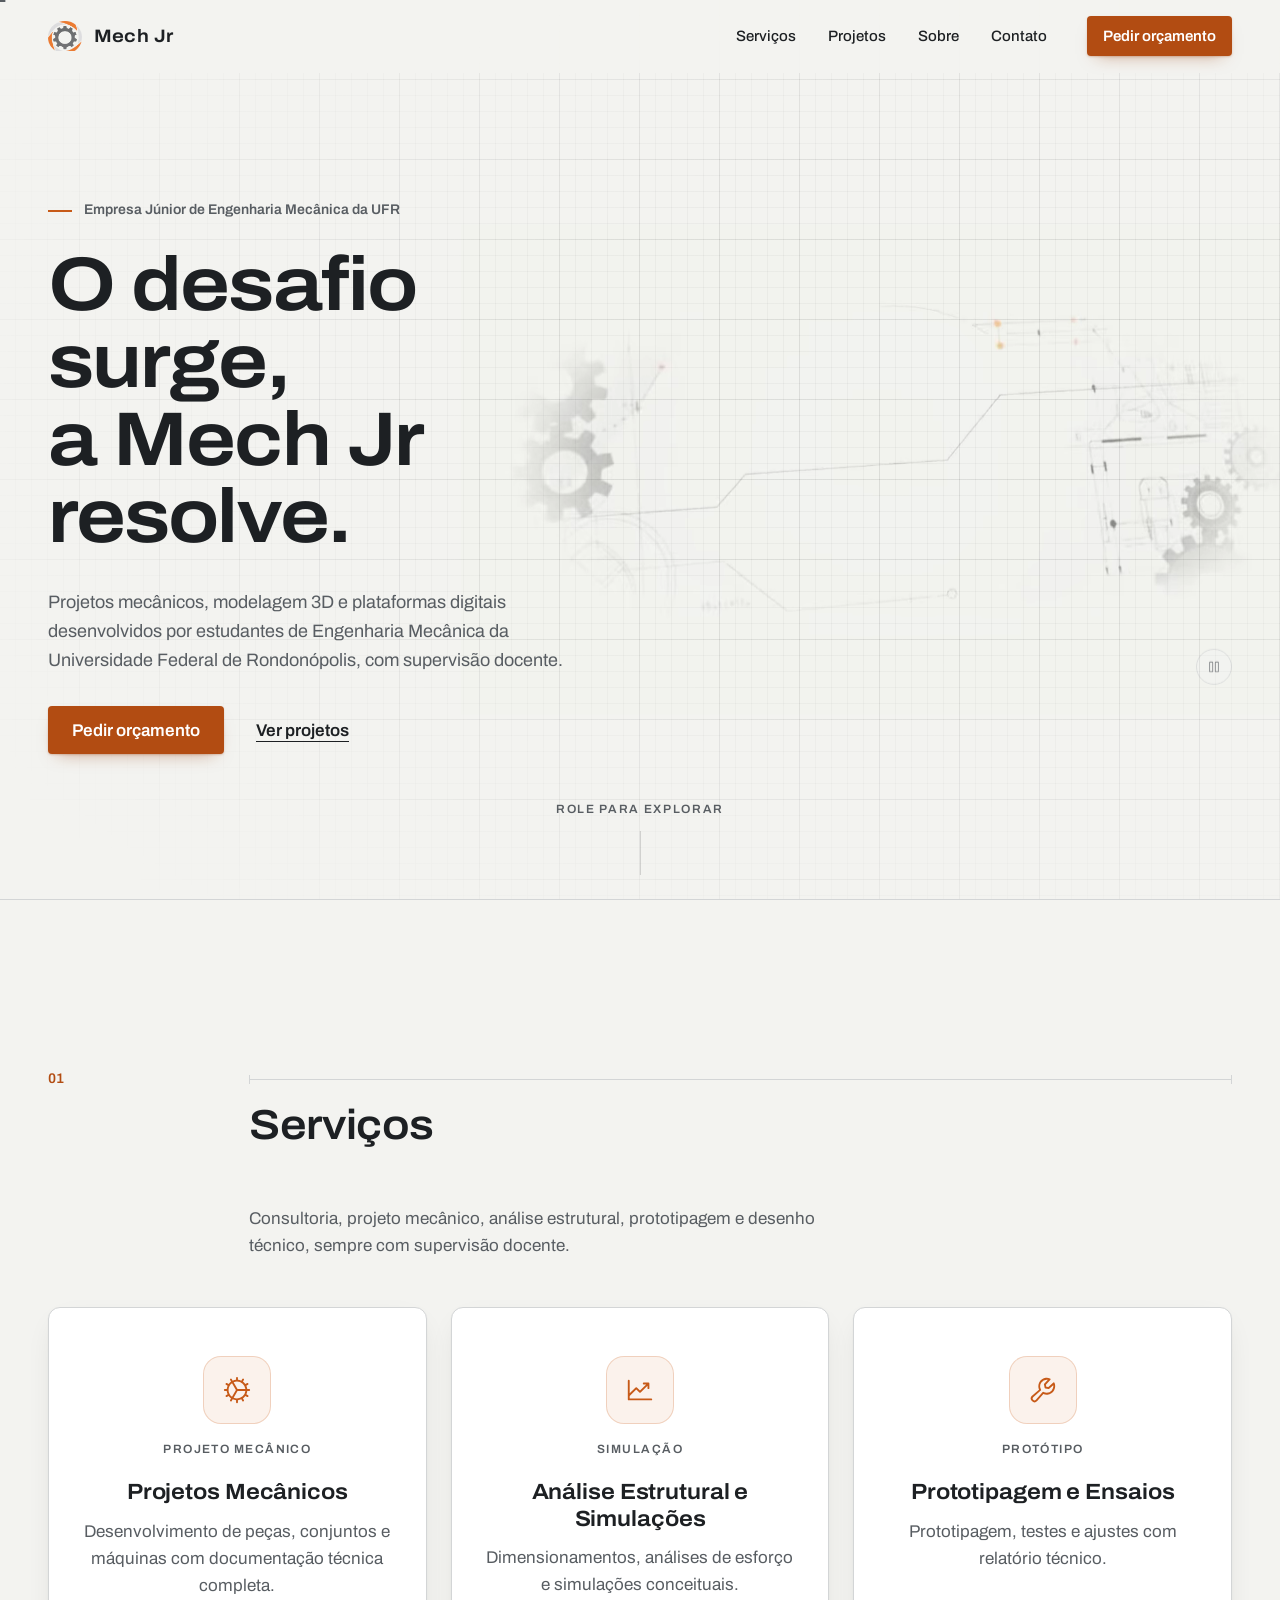
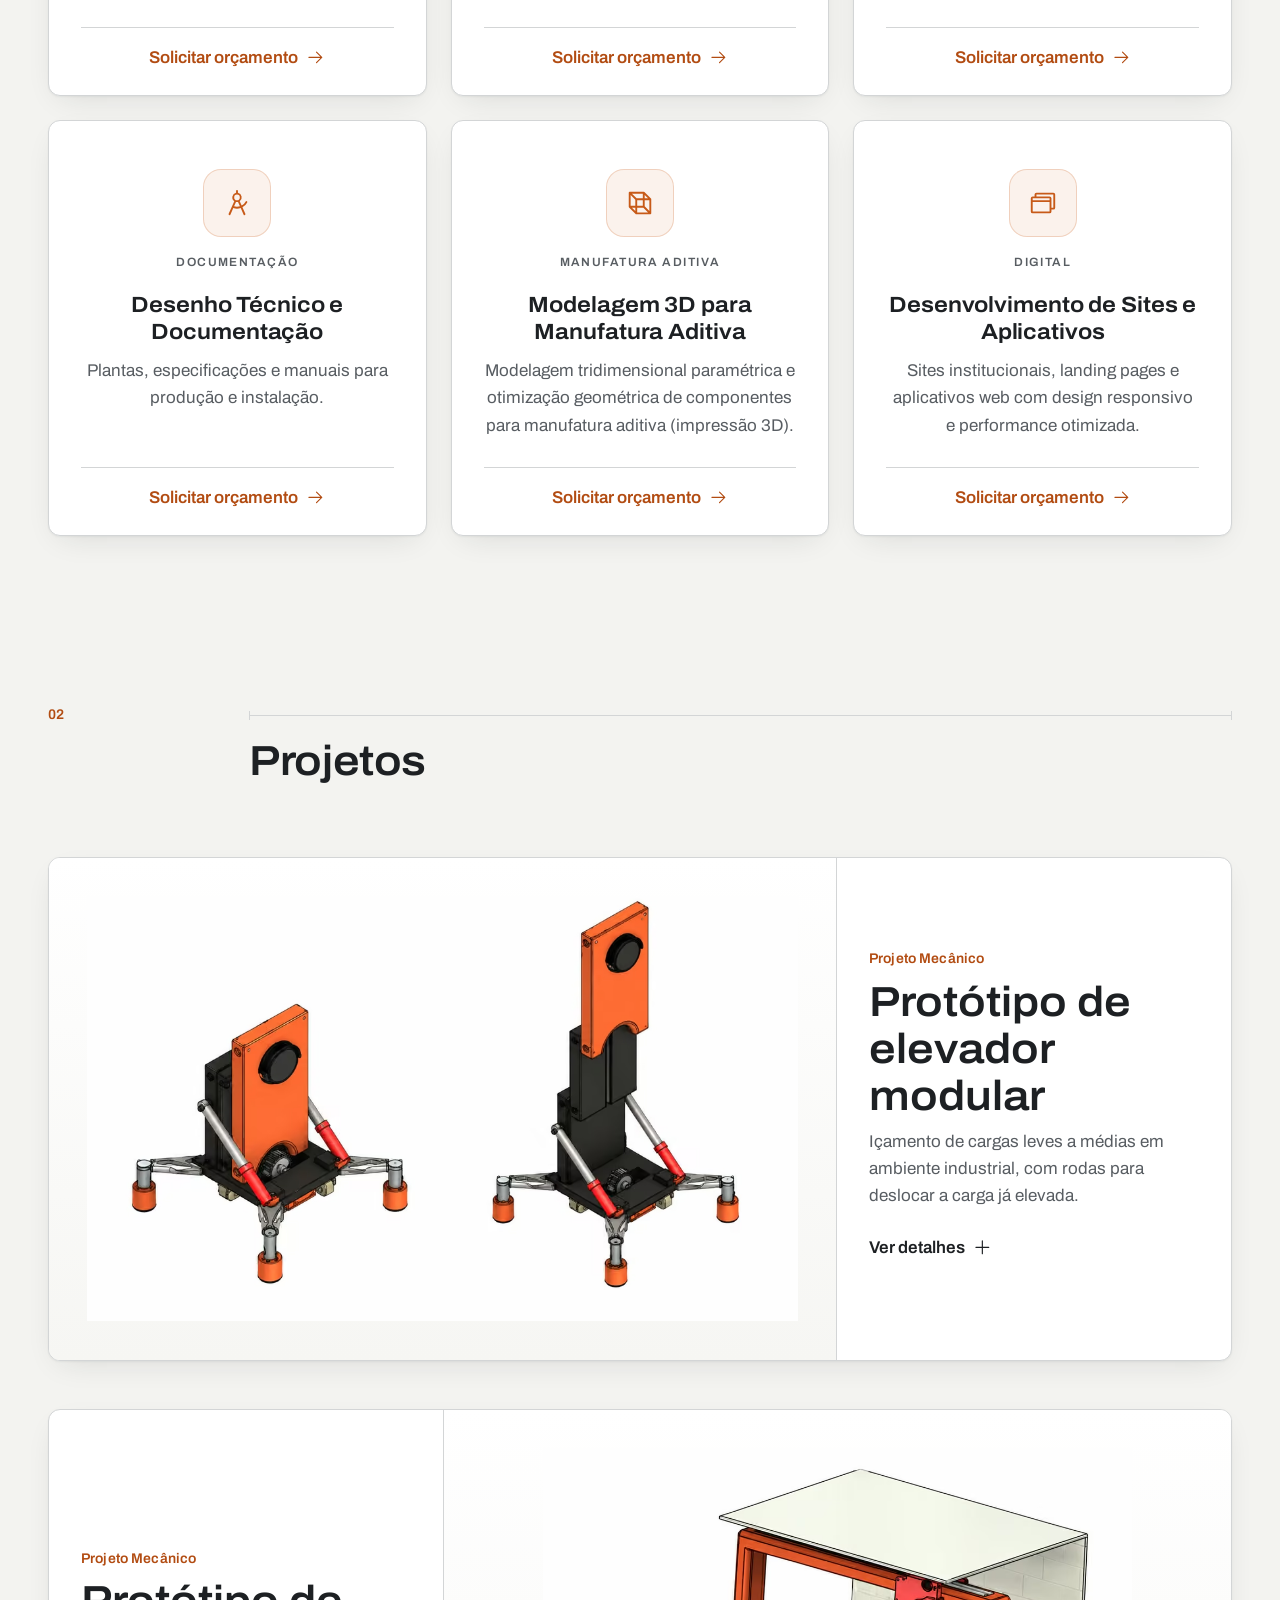
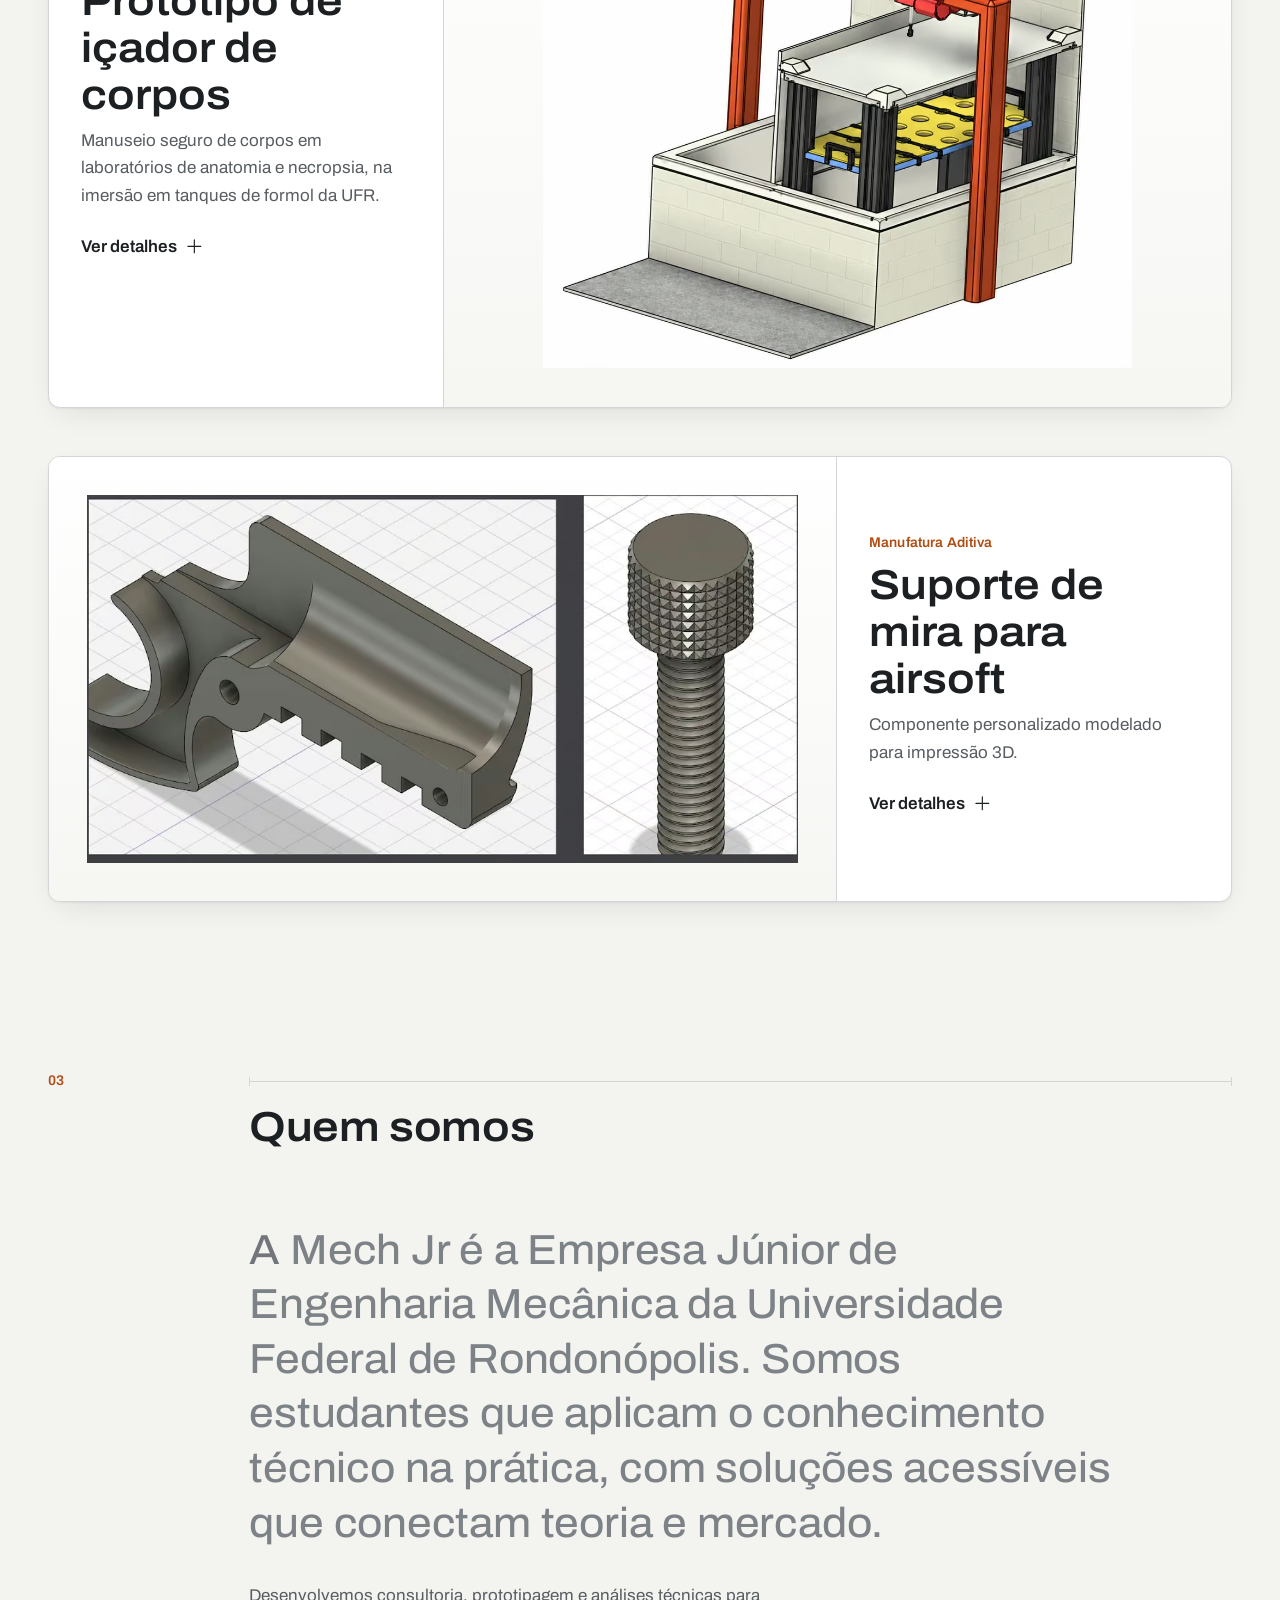
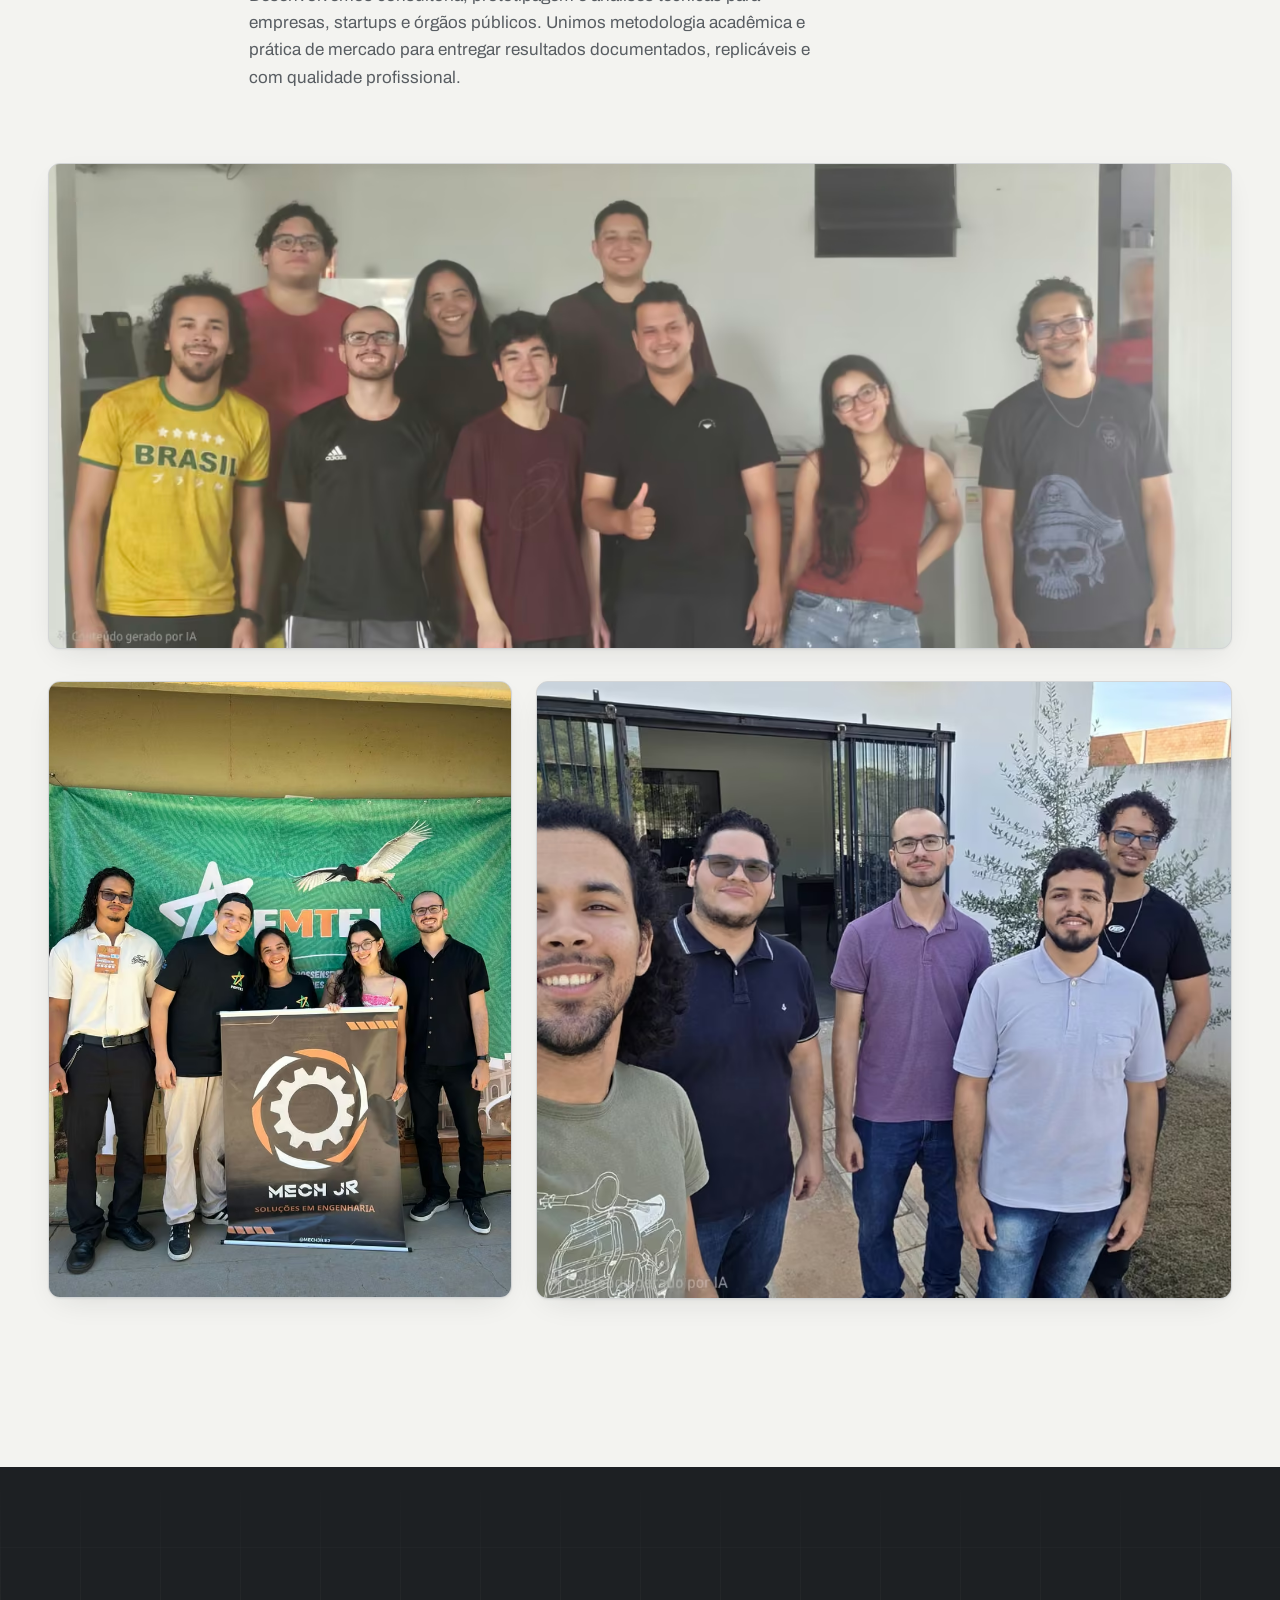
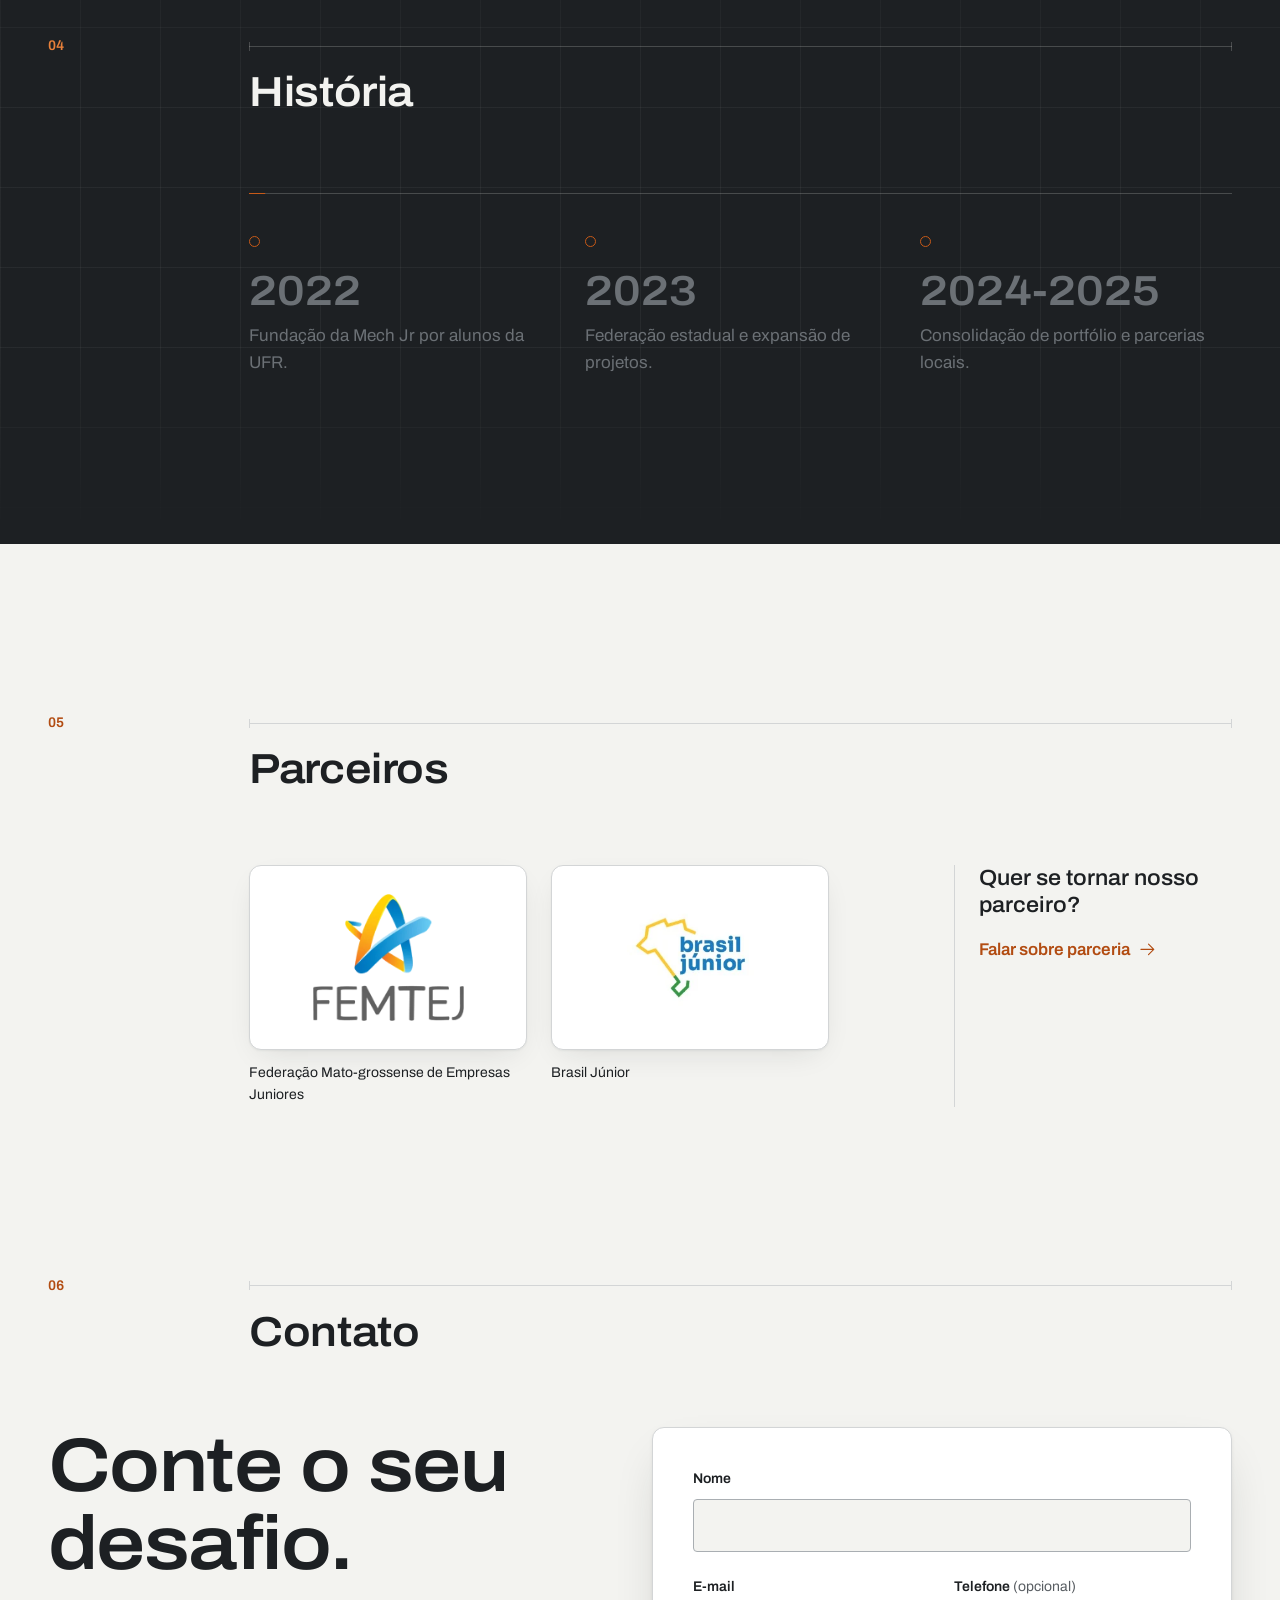
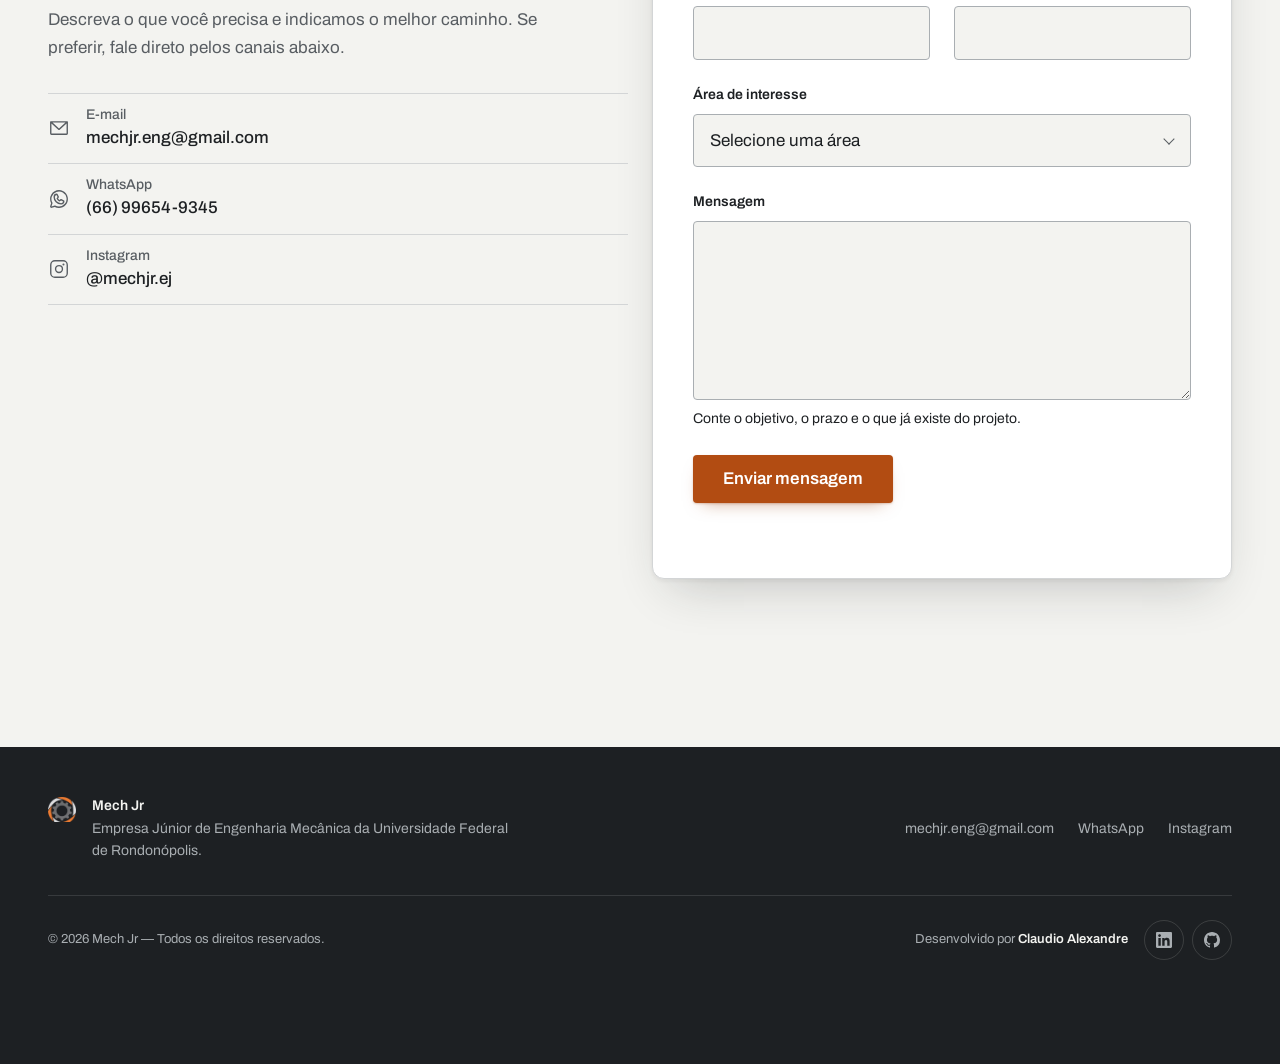
==== index.html @ fb69bdff "Hero com loop 3D limpo, scroll a 60 FPS, História sem pin e sub-footer - Vídeo cortado nos primeiros" ====
<!doctype html>
<html lang="pt-BR">
<head>
  <meta charset="utf-8">
  <meta name="viewport" content="width=device-width, initial-scale=1">
  <title>Mech Jr | Empresa Júnior de Engenharia Mecânica da UFR</title>
  <meta name="description" content="Empresa Júnior de Engenharia Mecânica da Universidade Federal de Rondonópolis. Projetos mecânicos, análise estrutural, prototipagem, modelagem 3D para manufatura aditiva e plataformas digitais, com supervisão docente.">
  <link rel="canonical" href="https://mech-j.vercel.app/">
  <meta name="theme-color" content="#F3F3F0">
  <meta property="og:type" content="website">
  <meta property="og:locale" content="pt_BR">
  <meta property="og:site_name" content="Mech Jr">
  <meta property="og:title" content="Mech Jr | Empresa Júnior de Engenharia Mecânica da UFR">
  <meta property="og:description" content="O desafio surge, a Mech Jr resolve. Projetos mecânicos, modelagem 3D e plataformas digitais desenvolvidos por estudantes da UFR.">
  <meta property="og:url" content="https://mech-j.vercel.app/">
  <meta property="og:image" content="https://mech-j.vercel.app/assets/img/og-mechjr.jpg">
  <meta property="og:image:width" content="1200">
  <meta property="og:image:height" content="630">
  <meta name="twitter:card" content="summary_large_image">
  <link rel="icon" href="/assets/img/favicon-32.png" sizes="32x32" type="image/png">
  <link rel="apple-touch-icon" href="/assets/img/apple-touch-icon.png">
  <link rel="preload" href="/assets/fonts/archivo-latin-var.woff2" as="font" type="font/woff2" crossorigin>
  <link rel="preload" href="/assets/video/mechjr-apresentacao-poster.webp" as="image" type="image/webp" fetchpriority="high">
  <link rel="stylesheet" href="/assets/css/main.css">
  <script>var d=document.documentElement;d.classList.add('js');setTimeout(function(){if(!/motion-(ready|off)/.test(d.className))d.classList.add('motion-off')},4000)</script>
  <script src="/assets/vendor/gsap-3.12.5.min.js" defer></script>
  <script src="/assets/vendor/ScrollTrigger-3.12.5.min.js" defer></script>
  <script src="/assets/vendor/lenis-1.1.13.min.js" defer></script>
  <script src="/assets/js/main.js" defer></script>
  <script type="application/ld+json">{"@context":"https://schema.org","@type":"Organization","name":"Mech Jr","description":"Empresa Júnior de Engenharia Mecânica da Universidade Federal de Rondonópolis (UFR)","url":"https://mech-j.vercel.app/","logo":"https://mech-j.vercel.app/assets/img/logo-simbolo.png","email":"mechjr.eng@gmail.com","telephone":"+55 66 99654-9345","sameAs":["https://www.instagram.com/mechjr.ej/"]}</script>
</head>
<body>
  <a class="skip-link" href="#conteudo">Pular para o conteúdo</a>
  <div class="progress" aria-hidden="true"><span class="progress__bar"></span></div>

  <header class="site-header">
    <div class="wrap site-header__inner">
      <a class="brand" href="#inicio" aria-label="Mech Jr, voltar ao início">
        <img src="/assets/img/logo-simbolo.webp" width="128" height="113" alt="">
        <span class="brand__name">Mech Jr</span>
      </a>
      <nav class="nav" id="menu" aria-label="Principal">
        <a href="#servicos">Serviços</a>
        <a href="#projetos">Projetos</a>
        <a href="#sobre">Sobre</a>
        <a href="#contato">Contato</a>
        <a class="btn btn--primary nav__cta" href="#contato">Pedir orçamento</a>
      </nav>
      <button class="nav-toggle" type="button" aria-controls="menu" aria-expanded="false">
        <svg class="icon" aria-hidden="true"><use href="/assets/img/icons.svg#i-menu"></use></svg>
        <span class="nav-toggle__label">Menu</span>
      </button>
    </div>
  </header>

  <main id="conteudo">
    <section class="hero" id="inicio" aria-labelledby="hero-title">
      <div class="wrap hero__grid">
        <div class="hero__copy">
          <p class="hero__kicker">Empresa Júnior de Engenharia Mecânica da UFR</p>
          <h1 class="hero__title" id="hero-title">
            <span class="line"><span class="line__inner">O desafio</span></span>
            <span class="line"><span class="line__inner">surge,</span></span>
            <span class="line"><span class="line__inner">a Mech Jr</span></span>
            <span class="line"><span class="line__inner">resolve.</span></span>
          </h1>
          <p class="hero__lead">Projetos mecânicos, modelagem 3D e plataformas digitais desenvolvidos por estudantes de Engenharia Mecânica da Universidade Federal de Rondonópolis, com supervisão docente.</p>
          <div class="hero__actions">
            <a class="btn btn--primary" href="#contato">Pedir orçamento</a>
            <a class="link" href="#projetos">Ver projetos</a>
          </div>
        </div>
      </div>
      <div class="hero__stage">
        <video class="hero__video" autoplay muted loop playsinline preload="metadata" poster="/assets/video/mechjr-apresentacao-poster.webp" width="1280" height="720" aria-hidden="true" tabindex="-1">
          <source src="/assets/video/mechjr-apresentacao.webm" type="video/webm">
          <source src="/assets/video/mechjr-apresentacao.mp4" type="video/mp4">
        </video>
        <button class="hero__toggle" type="button" aria-pressed="false" aria-label="Pausar animação de fundo">
          <svg class="icon icon--pause" aria-hidden="true"><use href="/assets/img/icons.svg#i-pause"></use></svg>
          <svg class="icon icon--play" aria-hidden="true"><use href="/assets/img/icons.svg#i-play"></use></svg>
        </button>
      </div>
      <a class="scroll-cue" href="#servicos"><span class="scroll-cue__label">Role para explorar</span><span class="scroll-cue__line" aria-hidden="true"></span></a>
    </section>

    <section class="section" id="servicos" aria-labelledby="servicos-title">
      <div class="wrap">
        <header class="sec-head">
          <span class="sec-head__num">01</span>
          <span class="sec-head__rule" aria-hidden="true"></span>
          <h2 class="sec-head__title" id="servicos-title">Serviços</h2>
        </header>
        <p class="sec-intro">Consultoria, projeto mecânico, análise estrutural, prototipagem e desenho técnico, sempre com supervisão docente.</p>
        <ul class="cards" role="list">
          <li class="card">
            <div class="card__head">
              <span class="card__icon"><svg class="icon" aria-hidden="true"><use href="/assets/img/icons.svg#i-gear"></use></svg></span>
              <span class="card__tag">Projeto mecânico</span>
            </div>
            <h3 class="card__title">Projetos Mecânicos</h3>
            <p class="card__text">Desenvolvimento de peças, conjuntos e máquinas com documentação técnica completa.</p>
            <a class="card__cta" href="#contato" data-area="Projetos Mecânicos" data-servico="Projetos Mecânicos">Solicitar orçamento<span class="sr-only"> de projeto mecânico</span><svg class="icon" aria-hidden="true"><use href="/assets/img/icons.svg#i-arrow-right"></use></svg></a>
          </li>
          <li class="card">
            <div class="card__head">
              <span class="card__icon"><svg class="icon" aria-hidden="true"><use href="/assets/img/icons.svg#i-chart"></use></svg></span>
              <span class="card__tag">Simulação</span>
            </div>
            <h3 class="card__title">Análise Estrutural e Simulações</h3>
            <p class="card__text">Dimensionamentos, análises de esforço e simulações conceituais.</p>
            <a class="card__cta" href="#contato" data-area="Projetos Mecânicos" data-servico="Análise Estrutural e Simulações">Solicitar orçamento<span class="sr-only"> de análise estrutural e simulações</span><svg class="icon" aria-hidden="true"><use href="/assets/img/icons.svg#i-arrow-right"></use></svg></a>
          </li>
          <li class="card">
            <div class="card__head">
              <span class="card__icon"><svg class="icon" aria-hidden="true"><use href="/assets/img/icons.svg#i-wrench"></use></svg></span>
              <span class="card__tag">Protótipo</span>
            </div>
            <h3 class="card__title">Prototipagem e Ensaios</h3>
            <p class="card__text">Prototipagem, testes e ajustes com relatório técnico.</p>
            <a class="card__cta" href="#contato" data-area="Projetos Mecânicos" data-servico="Prototipagem e Ensaios">Solicitar orçamento<span class="sr-only"> de prototipagem e ensaios</span><svg class="icon" aria-hidden="true"><use href="/assets/img/icons.svg#i-arrow-right"></use></svg></a>
          </li>
          <li class="card">
            <div class="card__head">
              <span class="card__icon"><svg class="icon" aria-hidden="true"><use href="/assets/img/icons.svg#i-compass"></use></svg></span>
              <span class="card__tag">Documentação</span>
            </div>
            <h3 class="card__title">Desenho Técnico e Documentação</h3>
            <p class="card__text">Plantas, especificações e manuais para produção e instalação.</p>
            <a class="card__cta" href="#contato" data-area="Projetos Mecânicos" data-servico="Desenho Técnico e Documentação">Solicitar orçamento<span class="sr-only"> de desenho técnico e documentação</span><svg class="icon" aria-hidden="true"><use href="/assets/img/icons.svg#i-arrow-right"></use></svg></a>
          </li>
          <li class="card">
            <div class="card__head">
              <span class="card__icon"><svg class="icon" aria-hidden="true"><use href="/assets/img/icons.svg#i-cube"></use></svg></span>
              <span class="card__tag">Manufatura aditiva</span>
            </div>
            <h3 class="card__title">Modelagem 3D para Manufatura Aditiva</h3>
            <p class="card__text">Modelagem tridimensional paramétrica e otimização geométrica de componentes para manufatura aditiva (impressão 3D).</p>
            <a class="card__cta" href="#contato" data-area="Modelagem 3D para manufatura aditiva" data-servico="Modelagem 3D para Manufatura Aditiva">Solicitar orçamento<span class="sr-only"> de modelagem 3D para manufatura aditiva</span><svg class="icon" aria-hidden="true"><use href="/assets/img/icons.svg#i-arrow-right"></use></svg></a>
          </li>
          <li class="card">
            <div class="card__head">
              <span class="card__icon"><svg class="icon" aria-hidden="true"><use href="/assets/img/icons.svg#i-browsers"></use></svg></span>
              <span class="card__tag">Digital</span>
            </div>
            <h3 class="card__title">Desenvolvimento de Sites e Aplicativos</h3>
            <p class="card__text">Sites institucionais, landing pages e aplicativos web com design responsivo e performance otimizada.</p>
            <a class="card__cta" href="#contato" data-area="Desenvolvimento de Plataformas Digitais" data-servico="Desenvolvimento de Sites e Aplicativos">Solicitar orçamento<span class="sr-only"> de desenvolvimento de sites e aplicativos</span><svg class="icon" aria-hidden="true"><use href="/assets/img/icons.svg#i-arrow-right"></use></svg></a>
          </li>
        </ul>
      </div>
    </section>

    <section class="section" id="projetos" aria-labelledby="projetos-title">
      <div class="wrap">
        <header class="sec-head">
          <span class="sec-head__num">02</span>
          <span class="sec-head__rule" aria-hidden="true"></span>
          <h2 class="sec-head__title" id="projetos-title">Projetos</h2>
        </header>
        <div class="projects">
          <article class="project" data-project="elevador">
            <figure class="project__media">
              <picture>
                <source type="image/avif" srcset="/assets/img/projeto-elevador-modular-720.avif 720w, /assets/img/projeto-elevador-modular-1080.avif 1080w, /assets/img/projeto-elevador-modular-1620.avif 1620w" sizes="(min-width: 900px) 62vw, 100vw">
                <img src="/assets/img/projeto-elevador-modular-1080.webp" srcset="/assets/img/projeto-elevador-modular-720.webp 720w, /assets/img/projeto-elevador-modular-1080.webp 1080w, /assets/img/projeto-elevador-modular-1620.webp 1620w" sizes="(min-width: 900px) 62vw, 100vw" width="1620" height="971" loading="lazy" decoding="async" alt="Render do protótipo de elevador modular, laranja e preto, com quatro pés com rodas e atuadores laterais, mostrado retraído e estendido.">
              </picture>
            </figure>
            <div class="project__meta">
              <p class="tag">Projeto Mecânico</p>
              <h3 class="project__title">Protótipo de elevador modular</h3>
              <p class="project__summary">Içamento de cargas leves a médias em ambiente industrial, com rodas para deslocar a carga já elevada.</p>
              <button class="link link--arrow project__open" type="button" aria-haspopup="dialog">Ver detalhes<span class="sr-only"> do protótipo de elevador modular</span><svg class="icon" aria-hidden="true"><use href="/assets/img/icons.svg#i-plus"></use></svg></button>
              <div class="project__full" hidden>
                <p>Desenvolvido para uso industrial, com foco no içamento de cargas leves a médias. Equipado com rodas, permite a movimentação do objeto após ser elevado, facilitando o transporte dentro do ambiente de trabalho.</p>
                <p>A imagem apresenta o içador em sua configuração retraída e em modo de operação, ideal para armazenamento ou deslocamento sem carga.</p>
              </div>
            </div>
          </article>

          <article class="project" data-project="icador">
            <figure class="project__media">
              <picture>
                <source type="image/avif" srcset="/assets/img/projeto-icador-de-corpos-720.avif 720w, /assets/img/projeto-icador-de-corpos-1080.avif 1080w, /assets/img/projeto-icador-de-corpos-1334.avif 1334w" sizes="(min-width: 900px) 62vw, 100vw">
                <img src="/assets/img/projeto-icador-de-corpos-1080.webp" srcset="/assets/img/projeto-icador-de-corpos-720.webp 720w, /assets/img/projeto-icador-de-corpos-1080.webp 1080w, /assets/img/projeto-icador-de-corpos-1334.webp 1334w" sizes="(min-width: 900px) 62vw, 100vw" width="1334" height="1179" loading="lazy" decoding="async" alt="Render do protótipo de içador de corpos: pórtico laranja com talha sobre um tanque, com maca e bandeja internas.">
              </picture>
            </figure>
            <div class="project__meta">
              <p class="tag">Projeto Mecânico</p>
              <h3 class="project__title">Protótipo de içador de corpos</h3>
              <p class="project__summary">Manuseio seguro de corpos em laboratórios de anatomia e necropsia, na imersão em tanques de formol da UFR.</p>
              <button class="link link--arrow project__open" type="button" aria-haspopup="dialog">Ver detalhes<span class="sr-only"> do protótipo de içador de corpos</span><svg class="icon" aria-hidden="true"><use href="/assets/img/icons.svg#i-plus"></use></svg></button>
              <div class="project__full" hidden>
                <p>Desenvolvido para facilitar o manuseio e o transporte de corpos em laboratórios de anatomia e necropsia, especialmente durante a imersão em tanques de formol na UFR.</p>
                <p>Projetado para garantir segurança, ergonomia e eficiência, reduzindo o esforço físico dos operadores e o risco de acidentes durante o içamento e o deslocamento das macas.</p>
              </div>
            </div>
          </article>

          <article class="project" data-project="mira">
            <figure class="project__media">
              <picture>
                <source type="image/avif" srcset="/assets/img/projeto-suporte-mira-640.avif 640w, /assets/img/projeto-suporte-mira-1024.avif 1024w" sizes="(min-width: 900px) 62vw, 100vw">
                <img src="/assets/img/projeto-suporte-mira-1024.webp" srcset="/assets/img/projeto-suporte-mira-640.webp 640w, /assets/img/projeto-suporte-mira-1024.webp 1024w" sizes="(min-width: 900px) 62vw, 100vw" width="1024" height="530" loading="lazy" decoding="async" alt="Modelo 3D do suporte de mira para airsoft e do parafuso de fixação com cabeça recartilhada.">
              </picture>
            </figure>
            <div class="project__meta">
              <p class="tag">Manufatura Aditiva</p>
              <h3 class="project__title">Suporte de mira para airsoft</h3>
              <p class="project__summary">Componente personalizado modelado para impressão 3D.</p>
              <button class="link link--arrow project__open" type="button" aria-haspopup="dialog">Ver detalhes<span class="sr-only"> do suporte de mira para airsoft</span><svg class="icon" aria-hidden="true"><use href="/assets/img/icons.svg#i-plus"></use></svg></button>
              <div class="project__full" hidden>
                <p>Solução personalizada de componente 3D para manufatura aditiva (impressão 3D).</p>
              </div>
            </div>
          </article>
        </div>
      </div>
    </section>

    <section class="section" id="sobre" aria-labelledby="sobre-title">
      <div class="wrap">
        <header class="sec-head">
          <span class="sec-head__num">03</span>
          <span class="sec-head__rule" aria-hidden="true"></span>
          <h2 class="sec-head__title" id="sobre-title">Quem somos</h2>
        </header>
        <div class="about">
          <p class="about__statement">A Mech Jr é a Empresa Júnior de Engenharia Mecânica da Universidade Federal de Rondonópolis. Somos estudantes que aplicam o conhecimento técnico na prática, com soluções acessíveis que conectam teoria e mercado.</p>
          <p class="about__text">Desenvolvemos consultoria, prototipagem e análises técnicas para empresas, startups e órgãos públicos. Unimos metodologia acadêmica e prática de mercado para entregar resultados documentados, replicáveis e com qualidade profissional.</p>
        </div>
        <div class="gallery">
          <figure class="gallery__item gallery__item--main">
            <picture>
              <source type="image/avif" srcset="/assets/img/equipe-completa-800.avif 800w, /assets/img/equipe-completa-1400.avif 1400w, /assets/img/equipe-completa-2200.avif 2200w" sizes="(min-width: 1200px) 1150px, 100vw">
              <img src="/assets/img/equipe-completa-1400.webp" srcset="/assets/img/equipe-completa-800.webp 800w, /assets/img/equipe-completa-1400.webp 1400w, /assets/img/equipe-completa-2200.webp 2200w" sizes="(min-width: 1200px) 1150px, 100vw" width="3120" height="1276" loading="lazy" decoding="async" alt="Equipe da Mech Jr reunida, com dez integrantes em pé lado a lado.">
            </picture>
          </figure>
          <div class="gallery__row">
          <figure class="gallery__item gallery__item--support">
            <picture>
              <source type="image/avif" srcset="/assets/img/equipe-femtej-480.avif 480w, /assets/img/equipe-femtej-800.avif 800w, /assets/img/equipe-femtej-1200.avif 1200w" sizes="(min-width: 900px) 40vw, 100vw">
              <img src="/assets/img/equipe-femtej-800.webp" srcset="/assets/img/equipe-femtej-480.webp 480w, /assets/img/equipe-femtej-800.webp 800w, /assets/img/equipe-femtej-1200.webp 1200w" sizes="(min-width: 900px) 40vw, 100vw" width="1200" height="1600" loading="lazy" decoding="async" alt="Cinco integrantes da Mech Jr com o banner da empresa em um evento da FEMTEJ.">
            </picture>
          </figure>
          <figure class="gallery__item gallery__item--support">
            <picture>
              <source type="image/avif" srcset="/assets/img/equipe-campus-600.avif 600w, /assets/img/equipe-campus-900.avif 900w, /assets/img/equipe-campus-1351.avif 1351w" sizes="(min-width: 900px) 55vw, 100vw">
              <img src="/assets/img/equipe-campus-900.webp" srcset="/assets/img/equipe-campus-600.webp 600w, /assets/img/equipe-campus-900.webp 900w, /assets/img/equipe-campus-1351.webp 1351w" sizes="(min-width: 900px) 55vw, 100vw" width="1351" height="1200" loading="lazy" decoding="async" alt="Cinco integrantes da Mech Jr ao ar livre, sorrindo para a câmera.">
            </picture>
          </figure>
          </div>
        </div>
      </div>
    </section>

    <section class="section history band-dark" id="historia" aria-labelledby="historia-title">
      <div class="wrap history__inner">
        <header class="sec-head">
          <span class="sec-head__num">04</span>
          <span class="sec-head__rule" aria-hidden="true"></span>
          <h2 class="sec-head__title" id="historia-title">História</h2>
        </header>
        <div class="timeline">
          <div class="timeline__track" aria-hidden="true"><span class="timeline__fill"></span></div>
          <ol class="timeline__list">
            <li class="milestone">
              <span class="milestone__tick" aria-hidden="true"></span>
              <p class="milestone__year">2022</p>
              <p class="milestone__text">Fundação da Mech Jr por alunos da UFR.</p>
            </li>
            <li class="milestone">
              <span class="milestone__tick" aria-hidden="true"></span>
              <p class="milestone__year">2023</p>
              <p class="milestone__text">Federação estadual e expansão de projetos.</p>
            </li>
            <li class="milestone">
              <span class="milestone__tick" aria-hidden="true"></span>
              <p class="milestone__year"><span class="sr-only">De </span>2024<span aria-hidden="true">-</span><span class="sr-only"> a </span>2025</p>
              <p class="milestone__text">Consolidação de portfólio e parcerias locais.</p>
            </li>
          </ol>
        </div>
      </div>
    </section>

    <section class="section" id="parceiros" aria-labelledby="parceiros-title">
      <div class="wrap">
        <header class="sec-head">
          <span class="sec-head__num">05</span>
          <span class="sec-head__rule" aria-hidden="true"></span>
          <h2 class="sec-head__title" id="parceiros-title">Parceiros</h2>
        </header>
        <div class="partners">
          <ul class="partners__logos" role="list">
            <li class="partner">
              <img src="/assets/img/parceiro-femtej.webp" width="360" height="304" loading="lazy" decoding="async" alt="">
              <p class="partner__name">Federação Mato-grossense de Empresas Juniores</p>
            </li>
            <li class="partner">
              <img src="/assets/img/parceiro-brasil-junior.webp" width="200" height="200" loading="lazy" decoding="async" alt="">
              <p class="partner__name">Brasil Júnior</p>
            </li>
          </ul>
          <div class="partners__cta">
            <p class="partners__ask">Quer se tornar nosso parceiro?</p>
            <a class="link link--arrow" href="#contato" data-servico="Parceria">Falar sobre parceria<svg class="icon" aria-hidden="true"><use href="/assets/img/icons.svg#i-arrow-right"></use></svg></a>
          </div>
        </div>
      </div>
    </section>

    <section class="section contact" id="contato" aria-labelledby="contato-title">
      <div class="wrap">
        <header class="sec-head">
          <span class="sec-head__num">06</span>
          <span class="sec-head__rule" aria-hidden="true"></span>
          <h2 class="sec-head__title" id="contato-title">Contato</h2>
        </header>
        <div class="contact__grid">
          <div class="contact__intro">
            <p class="contact__call"><span class="line"><span class="line__inner">Conte o seu</span></span> <span class="line"><span class="line__inner">desafio.</span></span></p>
            <p class="contact__text">Descreva o que você precisa e indicamos o melhor caminho. Se preferir, fale direto pelos canais abaixo.</p>
            <ul class="channels" role="list">
              <li><a class="channel" href="mailto:mechjr.eng@gmail.com"><svg class="icon" aria-hidden="true"><use href="/assets/img/icons.svg#i-mail"></use></svg><span><span class="channel__label">E-mail</span>mechjr.eng@gmail.com</span></a></li>
              <li><a class="channel" href="https://wa.me/5566996549345?text=Ol%C3%A1!%20Vim%20pelo%20site%20da%20Mech%20Jr%20e%20gostaria%20de%20falar%20sobre%20um%20projeto." target="_blank" rel="noopener noreferrer"><svg class="icon" aria-hidden="true"><use href="/assets/img/icons.svg#i-whatsapp"></use></svg><span><span class="channel__label">WhatsApp</span>(66) 99654-9345</span><span class="sr-only"> (abre em nova aba)</span></a></li>
              <li><a class="channel" href="https://www.instagram.com/mechjr.ej/" target="_blank" rel="noopener noreferrer"><svg class="icon" aria-hidden="true"><use href="/assets/img/icons.svg#i-instagram"></use></svg><span><span class="channel__label">Instagram</span>@mechjr.ej</span><span class="sr-only"> (abre em nova aba)</span></a></li>
            </ul>
          </div>

          <form class="form" id="form-contato" action="/api/contato" method="post" novalidate>
            <div class="field">
              <label for="f-nome">Nome</label>
              <input id="f-nome" name="nome" type="text" autocomplete="name" required minlength="2" maxlength="100" aria-describedby="e-nome">
              <p class="field__error" id="e-nome"></p>
            </div>
            <div class="field-row">
              <div class="field">
                <label for="f-email">E-mail</label>
                <input id="f-email" name="email" type="email" autocomplete="email" inputmode="email" required maxlength="254" aria-describedby="e-email">
                <p class="field__error" id="e-email"></p>
              </div>
              <div class="field">
                <label for="f-telefone">Telefone <span class="field__optional">(opcional)</span></label>
                <input id="f-telefone" name="telefone" type="tel" autocomplete="tel" inputmode="tel" maxlength="20" aria-describedby="e-telefone">
                <p class="field__error" id="e-telefone"></p>
              </div>
            </div>
            <div class="field">
              <label for="f-area">Área de interesse</label>
              <div class="select">
                <select id="f-area" name="area" required aria-describedby="e-area">
                  <option value="">Selecione uma área</option>
                  <option>Projetos Mecânicos</option>
                  <option>Modelagem 3D para manufatura aditiva</option>
                  <option>Desenvolvimento de Plataformas Digitais</option>
                </select>
              </div>
              <p class="field__error" id="e-area"></p>
            </div>
            <div class="field">
              <label for="f-mensagem">Mensagem</label>
              <textarea id="f-mensagem" name="mensagem" rows="6" required minlength="10" maxlength="2000" aria-describedby="h-mensagem e-mensagem"></textarea>
              <p class="field__hint" id="h-mensagem">Conte o objetivo, o prazo e o que já existe do projeto.</p>
              <p class="field__error" id="e-mensagem"></p>
            </div>
            <div class="hp" aria-hidden="true">
              <label for="f-site">Não preencha este campo</label>
              <input id="f-site" name="site" type="text" tabindex="-1" autocomplete="off">
            </div>
            <input type="hidden" name="t" value="">
            <div class="form__footer">
              <button class="btn btn--primary form__submit" type="submit"><span class="form__submit-label">Enviar mensagem</span></button>
              <p class="form__status" role="status" aria-live="polite"></p>
            </div>
          </form>
        </div>
      </div>
    </section>
  </main>

  <footer class="site-footer">
    <div class="wrap site-footer__inner">
      <div class="site-footer__brand">
        <img src="/assets/img/logo-simbolo.webp" width="128" height="113" alt="" loading="lazy">
        <p><strong>Mech Jr</strong><br>Empresa Júnior de Engenharia Mecânica da Universidade Federal de Rondonópolis.</p>
      </div>
      <ul class="site-footer__links" role="list">
        <li><a href="mailto:mechjr.eng@gmail.com">mechjr.eng@gmail.com</a></li>
        <li><a href="https://wa.me/5566996549345" target="_blank" rel="noopener noreferrer">WhatsApp<span class="sr-only"> (abre em nova aba)</span></a></li>
        <li><a href="https://www.instagram.com/mechjr.ej/" target="_blank" rel="noopener noreferrer">Instagram<span class="sr-only"> (abre em nova aba)</span></a></li>
      </ul>
    </div>
    <div class="wrap">
      <div class="subfooter">
      <p class="subfooter__copy">© 2026 Mech Jr — Todos os direitos reservados.</p>
      <div class="subfooter__dev">
        <span>Desenvolvido por <strong>Claudio Alexandre</strong></span>
        <a class="subfooter__icon" href="https://www.linkedin.com/in/claudio-alexandre-b44959357" target="_blank" rel="noopener noreferrer" aria-label="LinkedIn de Claudio Alexandre (abre em nova aba)"><svg class="icon" aria-hidden="true"><use href="/assets/img/icons.svg#i-linkedin"></use></svg></a>
        <a class="subfooter__icon" href="https://github.com/Claudioalexandre2712" target="_blank" rel="noopener noreferrer" aria-label="GitHub de Claudio Alexandre (abre em nova aba)"><svg class="icon" aria-hidden="true"><use href="/assets/img/icons.svg#i-github"></use></svg></a>
      </div>
      </div>
    </div>
  </footer>

  <a class="wa-float" href="https://wa.me/5566996549345?text=Ol%C3%A1!%20Vim%20pelo%20site%20da%20Mech%20Jr%20e%20gostaria%20de%20falar%20sobre%20um%20projeto." target="_blank" rel="noopener noreferrer" aria-label="Conversar no WhatsApp (abre em nova aba)">
    <svg class="icon" aria-hidden="true"><use href="/assets/img/icons.svg#i-whatsapp"></use></svg>
  </a>

  <dialog class="modal" id="modal-projeto" aria-labelledby="modal-title">
    <div class="modal__sheet">
      <button class="modal__close" type="button" aria-label="Fechar">
        <svg class="icon" aria-hidden="true"><use href="/assets/img/icons.svg#i-x"></use></svg>
      </button>
      <div class="modal__media"></div>
      <div class="modal__body">
        <p class="tag modal__tag"></p>
        <h3 class="modal__title" id="modal-title"></h3>
        <div class="modal__text"></div>
      </div>
    </div>
  </dialog>
</body>
</html>
---- assets/css/main.css ----
/* Mech Jr v2 - prancha técnica
   Tokens definidos uma vez aqui; o resto do arquivo só consome variáveis. */

@font-face {
  font-family: "Archivo";
  src: url("/assets/fonts/archivo-latin-var.woff2") format("woff2");
  font-weight: 100 900;
  font-stretch: 62% 125%;
  font-style: normal;
  font-display: swap;
}

:root {
  /* Cor */
  --paper: #F3F3F0;
  --surface: #FFFFFF;
  --ink: #1D2023;
  --ink-2: #585D62;
  --ink-3: #7D8287;          /* só texto grande (>= 24px): 3,5:1 */
  --line: #D3D5D6;
  --gear: #BFC3C6;
  --brand: #C75A18;          /* laranja da marca: gráficos e números grandes */
  --brand-ink: #B24C12;      /* laranja para texto pequeno e fundo de CTA (branco 5,3:1) */
  --brand-ink-hover: #963F0E;
  --ok: #2F6B3F;
  --err: #A3261C;

  /* Tipografia: 1 família, 4 tamanhos */
  --font: "Archivo", "Helvetica Neue", Arial, sans-serif;
  --fs-display: clamp(2.25rem, 1.1rem + 4.6vw, 4.75rem);
  --fs-title: clamp(1.625rem, 1.2rem + 1.9vw, 2.625rem);
  --fs-body: 1.0625rem;
  --fs-small: 0.875rem;
  --wdth-display: 112%;
  --wdth-title: 110%;

  /* Espaço (base 4px) */
  --s-1: 4px; --s-2: 8px; --s-3: 12px; --s-4: 16px; --s-5: 24px;
  --s-6: 32px; --s-7: 48px; --s-8: 72px; --s-9: 120px;
  --section: clamp(96px, 14vw, 168px);
  --gutter: 24px;
  --margin: 16px;
  --max: 1240px;
  --header-h: 72px;

  /* Forma: 4px em controles, 12px em blocos (cards, molduras) */
  --radius: 4px;
  --radius-lg: 12px;
  --hair: 1px solid var(--line);
  --shadow-card: 0 1px 2px rgb(29 32 35 / 0.05), 0 10px 30px -12px rgb(29 32 35 / 0.14);
  --shadow-lift: 0 2px 4px rgb(29 32 35 / 0.06), 0 22px 48px -18px rgb(29 32 35 / 0.24);
  --shadow-modal: 0 24px 64px rgb(29 32 35 / 0.18);

  /* Faixa escura */
  --dark: #1D2023;
  --dark-2: #262A2E;
  --on-dark: #F3F3F0;
  --on-dark-2: #A9AEB2;      /* 7,3:1 sobre --dark */
  --on-dark-3: #6B7075;      /* só texto grande: 3,3:1 */
  --brand-on-dark: #E8803A;  /* 5,9:1 sobre --dark */

  /* Movimento */
  --ease: cubic-bezier(0.22, 1, 0.36, 1);
  --t-fast: 200ms;
  --t-in: 600ms;
  --t-draw: 900ms;
  --spring: cubic-bezier(0.34, 1.56, 0.64, 1);   /* leve sobressalto, sensação física */
  --brand-tint: rgb(199 90 24 / 0.08);
  --brand-tint-line: rgb(199 90 24 / 0.22);
}

@media (min-width: 768px) { :root { --margin: 32px; } }
@media (min-width: 1200px) { :root { --margin: 48px; } }

/* Base */
*, *::before, *::after { box-sizing: border-box; }
html { -webkit-text-size-adjust: 100%; scroll-padding-top: calc(var(--header-h) + 16px); }
html:not(.lenis) { scroll-behavior: smooth; }
body {
  margin: 0;
  background: var(--paper);
  color: var(--ink);
  font-family: var(--font);
  font-size: var(--fs-body);
  line-height: 1.6;
  font-variation-settings: normal;
  -webkit-font-smoothing: antialiased;
  text-rendering: optimizeLegibility;
}
img, svg { display: block; max-width: 100%; }
img { height: auto; }
h1, h2, h3, p, ul, ol, figure { margin: 0; }
ul[role="list"], ol { list-style: none; padding: 0; }
a { color: inherit; }
button, input, select, textarea { font: inherit; color: inherit; }
::selection { background: var(--ink); color: var(--paper); }

:focus-visible { outline: 2px solid var(--brand-ink); outline-offset: 3px; border-radius: var(--radius); }

.sr-only {
  position: absolute; width: 1px; height: 1px; padding: 0; margin: -1px;
  overflow: hidden; clip: rect(0 0 0 0); white-space: nowrap; border: 0;
}
.skip-link {
  position: absolute; left: var(--margin); top: -60px; z-index: 100;
  padding: var(--s-3) var(--s-4); background: var(--ink); color: var(--paper);
  text-decoration: none; border-radius: var(--radius);
}
.skip-link:focus { top: var(--s-3); }

.wrap { width: 100%; max-width: calc(var(--max) + 2 * var(--margin)); margin: 0 auto; padding: 0 var(--margin); }

.icon { width: 1.25em; height: 1.25em; flex: none; }

/* Botões e links */
.btn {
  display: inline-flex; align-items: center; justify-content: center; gap: var(--s-2);
  min-height: 48px; padding: 0 var(--s-5);
  border: 0; border-radius: var(--radius);
  font-size: var(--fs-body); font-weight: 600; line-height: 1;
  text-decoration: none; cursor: pointer;
  transition: background-color var(--t-fast) var(--ease), transform 450ms var(--spring), box-shadow 450ms var(--ease);
}
.btn--primary {
  background: var(--brand-ink); color: #fff;
  box-shadow: 0 1px 2px rgb(150 63 14 / 0.25), 0 8px 18px -10px rgb(150 63 14 / 0.55);
}
.btn--primary:hover {
  background: var(--brand-ink-hover); transform: translateY(-2px);
  box-shadow: 0 2px 4px rgb(150 63 14 / 0.2), 0 16px 30px -14px rgb(150 63 14 / 0.6);
}
.btn--primary:active { transform: translateY(0) scale(0.98); transition-duration: 120ms; }
.btn[disabled] { cursor: progress; }

.link {
  display: inline-flex; align-items: center; gap: var(--s-2);
  min-height: 44px; padding: 0; border: 0; background: none;
  font-weight: 600; text-decoration: none; cursor: pointer;
  background-image: linear-gradient(currentColor, currentColor);
  background-size: 100% 1px; background-position: 0 calc(100% - 10px); background-repeat: no-repeat;
  transition: background-size var(--t-fast) var(--ease), color var(--t-fast) var(--ease);
}
.link:hover { color: var(--brand-ink); }
.link--arrow { background-image: none; }
.link--arrow .icon { width: 1.1em; height: 1.1em; transition: transform var(--t-fast) var(--ease); }
.link--arrow:hover .icon { transform: translateX(3px); }

.tag { font-size: var(--fs-small); font-weight: 600; color: var(--brand-ink); letter-spacing: 0.01em; }

/* Barra de progresso */
.progress { position: fixed; inset: 0 0 auto 0; height: 2px; z-index: 60; pointer-events: none; }
.progress__bar { display: block; height: 100%; background: var(--ink-2); transform-origin: 0 50%; transform: scaleX(0); }

/* Header */
.site-header {
  position: fixed; inset: 0 0 auto 0; z-index: 50;
  /* Fundo quase opaco em vez de backdrop-filter: o blur recompunha a área do header a cada quadro de scroll */
  background: rgb(243 243 240 / 0.97);
  border-bottom: 1px solid transparent;
  transition: border-color var(--t-fast) var(--ease);
}
.site-header.is-compact { border-bottom-color: var(--line); box-shadow: 0 6px 20px -12px rgb(29 32 35 / 0.18); }
.site-header__inner {
  display: flex; align-items: center; justify-content: space-between; gap: var(--s-5);
  height: var(--header-h);
  transition: height var(--t-in) var(--ease);
}
.site-header.is-compact .site-header__inner { height: 56px; }
.brand { display: inline-flex; align-items: center; gap: var(--s-3); text-decoration: none; min-height: 44px; }
.brand img { width: 34px; height: auto; transition: width var(--t-in) var(--ease); }
.site-header.is-compact .brand img { width: 28px; }
.brand__name { font-weight: 650; font-stretch: var(--wdth-display); font-size: 1.125rem; letter-spacing: 0.01em; }

.nav-toggle {
  display: inline-flex; align-items: center; gap: var(--s-2);
  min-height: 44px; padding: 0 var(--s-3); margin-right: calc(-1 * var(--s-3));
  background: none; border: 0; cursor: pointer; font-weight: 600;
}
.nav {
  /* Ancorado à base do header (fixo): acompanha a altura compacta, sem fresta */
  position: absolute; top: 100%; left: 0; right: 0;
  display: none; flex-direction: column; gap: var(--s-1);
  padding: var(--s-4) var(--margin) var(--s-6);
  background: var(--paper); border-bottom: var(--hair);
}
.nav.is-open { display: flex; }
.nav a:not(.btn) {
  display: flex; align-items: center; min-height: 48px;
  font-weight: 500; text-decoration: none; border-bottom: var(--hair);
}
.nav a:not(.btn):hover { color: var(--brand-ink); }
.nav__cta { margin-top: var(--s-4); }

@media (min-width: 900px) {
  .nav-toggle { display: none; }
  .nav {
    position: static; display: flex; flex-direction: row; align-items: center; gap: var(--s-6);
    padding: 0; background: none; border: 0;
  }
  .nav a:not(.btn) {
    min-height: 44px; border: 0; font-size: 0.9375rem;
    background-image: linear-gradient(currentColor, currentColor);
    background-size: 0 1px; background-position: 0 calc(100% - 10px); background-repeat: no-repeat;
    transition: background-size var(--t-fast) var(--ease), color var(--t-fast) var(--ease);
  }
  .nav a:not(.btn):hover, .nav a[aria-current="true"] { background-size: 100% 1px; color: var(--ink); }
  .nav__cta { margin: 0 0 0 var(--s-2); min-height: 40px; padding: 0 var(--s-4); font-size: 0.9375rem; }
}

/* Hero: malha milimetrada + vídeo de fundo fundido ao papel */
.hero {
  position: relative; isolation: isolate; overflow: hidden;
  padding-top: calc(var(--header-h) + var(--s-7)); padding-bottom: var(--s-8);
  border-bottom: var(--hair);
}
.hero::before {
  content: ""; position: absolute; inset: 0; z-index: -1; pointer-events: none;
  background-image:
    linear-gradient(to right, rgb(29 32 35 / 0.07) 1px, transparent 1px),
    linear-gradient(to bottom, rgb(29 32 35 / 0.07) 1px, transparent 1px),
    linear-gradient(to right, rgb(29 32 35 / 0.035) 1px, transparent 1px),
    linear-gradient(to bottom, rgb(29 32 35 / 0.035) 1px, transparent 1px);
  background-size: 80px 80px, 80px 80px, 16px 16px, 16px 16px;
  background-position: -1px -1px;
  -webkit-mask-image: radial-gradient(ellipse 85% 75% at 70% 45%, #000 35%, transparent 100%);
          mask-image: radial-gradient(ellipse 85% 75% at 70% 45%, #000 35%, transparent 100%);
}
.hero__grid { position: relative; z-index: 1; display: grid; gap: var(--s-7); align-items: center; }
/* A malha fica por cima do vídeo: a prancha continua contínua sobre a animação */
.hero::before { z-index: 0; }
.hero__kicker {
  display: inline-flex; align-items: center; gap: var(--s-3);
  color: var(--ink-2); font-size: var(--fs-small); font-weight: 600; margin-bottom: var(--s-5);
}
.hero__kicker::before { content: ""; width: 24px; height: 2px; background: var(--brand); }
.hero__title {
  font-size: var(--fs-display); font-weight: 650; font-stretch: var(--wdth-display);
  line-height: 1.02; letter-spacing: -0.025em;
}
.line { display: block; overflow: hidden; padding-bottom: 0.06em; margin-bottom: -0.06em; }
.line__inner { display: block; }
.hero__lead { max-width: 30em; margin-top: var(--s-6); color: var(--ink-2); font-size: 1.125rem; }
.hero__actions { display: flex; flex-wrap: wrap; align-items: center; gap: var(--s-4) var(--s-6); margin-top: var(--s-6); }

/* Vídeo como ambientação: sem moldura, fundido ao papel por máscara + multiply */
.hero__stage {
  position: relative; z-index: -1; margin: var(--s-6) calc(-1 * var(--margin)) 0;
  aspect-ratio: 16 / 10;
}
/* A borda já sai do arquivo fundida em #F3F3F0 (vinheta gravada no vídeo):
   sem mask-image nem mix-blend-mode, o navegador só compõe uma camada opaca */
.hero__video { width: 100%; height: 100%; object-fit: cover; display: block; }
.hero__toggle {
  position: absolute; right: var(--margin); bottom: var(--s-2); z-index: 2;
  display: grid; place-items: center; width: 36px; height: 36px;
  border: var(--hair); border-radius: 50%; background: rgb(243 243 240 / 0.8);
  color: var(--ink-2); cursor: pointer; opacity: 0.7;
  transition: opacity var(--t-fast) var(--ease), color var(--t-fast) var(--ease), transform 450ms var(--spring);
}
.hero__toggle:hover, .hero__toggle:focus-visible { opacity: 1; color: var(--ink); transform: scale(1.06); }
.hero__toggle .icon { width: 14px; height: 14px; }
.hero__toggle .icon--play, .hero__toggle[aria-pressed="true"] .icon--pause { display: none; }
.hero__toggle[aria-pressed="true"] .icon--play { display: block; }

.scroll-cue { display: none; }
@media (min-width: 900px) {
  .hero__stage {
    position: absolute; top: 50%; right: -4%; width: 68%; margin: 0; aspect-ratio: 16 / 9; translate: 0 -46%;
    will-change: transform;
  }
  .hero__toggle { right: calc(4% / 0.68 + var(--margin)); bottom: 6%; }
  .scroll-cue {
    position: absolute; left: 50%; bottom: var(--s-5); translate: -50% 0;
    display: flex; flex-direction: column; align-items: center; gap: var(--s-3);
    color: var(--ink-2); font-size: 0.75rem; font-weight: 600; letter-spacing: 0.14em; text-transform: uppercase;
    text-decoration: none; transition: color var(--t-fast) var(--ease);
  }
  .scroll-cue:hover { color: var(--ink); }
  .scroll-cue__line { position: relative; width: 1px; height: 44px; overflow: hidden; background: rgb(29 32 35 / 0.18); }
  .scroll-cue__line::after {
    content: ""; position: absolute; left: 0; top: 0; width: 1px; height: 100%; background: var(--brand);
    transform: translateY(-100%);
  }
}
@media (min-width: 900px) and (prefers-reduced-motion: no-preference) {
  .scroll-cue__line::after { animation: cue 2.4s var(--ease) infinite; }
}
@keyframes cue {
  0% { transform: translateY(-100%); }
  55% { transform: translateY(0); }
  100% { transform: translateY(100%); }
}

@media (min-width: 900px) {
  .hero { min-height: min(100dvh, 920px); display: flex; align-items: center; padding-bottom: var(--s-8); }
  .hero__grid { grid-template-columns: repeat(12, 1fr); gap: var(--gutter); }
  .hero__copy { grid-column: 1 / span 6; }
}

/* Cabeçalho de seção: número, linha de cota e título */
.section { padding: var(--section) 0 0; }
.sec-head { display: grid; grid-template-columns: auto 1fr; align-items: center; column-gap: var(--s-4); row-gap: var(--s-3); margin-bottom: var(--s-7); }
.sec-head__num { font-size: var(--fs-small); font-weight: 600; color: var(--brand-ink); font-variant-numeric: tabular-nums; }
.sec-head__rule {
  position: relative; height: 1px; background: var(--line); transform-origin: 0 50%;
}
.sec-head__rule::before, .sec-head__rule::after {
  content: ""; position: absolute; top: -4px; width: 1px; height: 9px; background: var(--line);
}
.sec-head__rule::before { left: 0; }
.sec-head__rule::after { right: 0; }
.sec-head__title {
  grid-column: 1 / -1;
  font-size: var(--fs-title); font-weight: 600; font-stretch: var(--wdth-title);
  line-height: 1.1; letter-spacing: -0.01em;
}
.sec-intro { max-width: 36em; color: var(--ink-2); margin: calc(-1 * var(--s-4)) 0 var(--s-7); }

@media (min-width: 900px) {
  .sec-head { grid-template-columns: calc((100% - 11 * var(--gutter)) / 12 * 2 + var(--gutter)) 1fr; column-gap: var(--gutter); margin-bottom: var(--s-8); }
  .sec-head__num { grid-row: 1; }
  .sec-head__rule { grid-row: 1; grid-column: 2; }
  .sec-head__title { grid-column: 2; }
  .sec-intro { margin-left: calc((100% - 11 * var(--gutter)) / 12 * 2 + 2 * var(--gutter)); }
}

/* 01 Serviços: cards de engenharia */
.cards { display: grid; gap: var(--s-4); }
.card {
  position: relative; display: flex; flex-direction: column; align-items: center; gap: var(--s-3);
  padding: var(--s-7) var(--s-6) var(--s-5); text-align: center;
  background: var(--surface); border: var(--hair); border-radius: var(--radius-lg);
  box-shadow: var(--shadow-card);
  transition: opacity 800ms var(--ease) var(--d, 0ms), translate 900ms var(--ease) var(--d, 0ms),
    transform 500ms var(--spring), box-shadow 500ms var(--ease), border-color var(--t-fast) var(--ease);
}
.card::before {
  content: ""; position: absolute; left: var(--s-6); right: var(--s-6); top: -1px; height: 2px;
  background: var(--brand); transform: scaleX(0); transform-origin: 50% 50%;
  transition: transform var(--t-in) var(--ease);
}
.card:hover, .card:focus-within { transform: translateY(-6px); box-shadow: var(--shadow-lift); border-color: #C6C9CB; }
.card:hover::before, .card:focus-within::before { transform: scaleX(1); }
.card__head { display: flex; flex-direction: column; align-items: center; gap: var(--s-4); margin-bottom: var(--s-2); }
.card__icon {
  display: grid; place-items: center; width: 68px; height: 68px;
  border-radius: 18px; background: var(--brand-tint); border: 1px solid var(--brand-tint-line); color: var(--brand);
  transition: background-color var(--t-in) var(--ease), color var(--t-in) var(--ease), transform 500ms var(--spring);
}
.card__icon .icon { width: 30px; height: 30px; }
.card:hover .card__icon, .card:focus-within .card__icon { background: var(--brand-ink); color: #fff; transform: scale(1.06); }
.card__tag {
  font-size: 0.75rem; font-weight: 600; color: var(--ink-2); letter-spacing: 0.12em; text-transform: uppercase;
}
.card__title { font-size: 1.375rem; font-weight: 650; font-stretch: 108%; line-height: 1.2; letter-spacing: -0.005em; max-width: 16em; }
.card__text { color: var(--ink-2); flex: 1; max-width: 24em; }
.card__cta {
  display: inline-flex; align-items: center; justify-content: center; gap: var(--s-2); align-self: stretch;
  margin-top: var(--s-4); padding-top: var(--s-4); min-height: 44px;
  border-top: var(--hair); color: var(--brand-ink); font-weight: 600; text-decoration: none;
}
.card__cta .icon { width: 1.1em; height: 1.1em; transition: transform 450ms var(--spring); }
.card__cta:hover { color: var(--brand-ink-hover); }
.card:hover .card__cta .icon, .card__cta:focus-visible .icon { transform: translateX(5px); }
.card__cta::after { content: ""; position: absolute; inset: 0; border-radius: var(--radius-lg); }
.cards .card:nth-child(3n+2) { --d: 90ms; }
.cards .card:nth-child(3n+3) { --d: 180ms; }

@media (min-width: 640px) { .cards { grid-template-columns: repeat(2, 1fr); gap: var(--gutter); } }
@media (min-width: 1024px) { .cards { grid-template-columns: repeat(3, 1fr); } }

/* 02 Projetos: card único com imagem grande, alternando o lado */
.projects { display: grid; gap: var(--s-7); }
.project {
  display: grid; overflow: hidden;
  background: var(--surface); border: var(--hair); border-radius: var(--radius-lg); box-shadow: var(--shadow-card);
  transition: opacity 800ms var(--ease), translate 900ms var(--ease),
    transform 600ms var(--spring), box-shadow 600ms var(--ease);
}
.project:hover, .project:focus-within { transform: translateY(-4px); box-shadow: var(--shadow-lift); }
.project__media {
  position: relative; padding: clamp(16px, 3vw, 40px); cursor: zoom-in; overflow: hidden;
  background: linear-gradient(180deg, #FFFFFF 0%, #F6F6F3 100%); border-bottom: var(--hair);
}
.project__media img {
  width: 100%; max-height: min(520px, 66vh); object-fit: contain;
  transition: transform 1200ms var(--ease);
}
.project:hover .project__media img { transform: scale(1.03); }
.project__meta { display: flex; flex-direction: column; align-items: flex-start; gap: var(--s-2); padding: var(--s-5) var(--s-5) var(--s-6); }
.project__title { font-size: var(--fs-title); font-weight: 600; font-stretch: var(--wdth-title); line-height: 1.12; }
.project__summary { color: var(--ink-2); max-width: 30em; }
.project__open { margin-top: var(--s-2); }

@media (min-width: 900px) {
  .project { grid-template-columns: repeat(12, 1fr); align-items: stretch; }
  .project__media { grid-column: 1 / span 8; border-bottom: 0; border-right: var(--hair); display: grid; place-items: center; }
  .project__meta { grid-column: 9 / -1; justify-content: center; padding: var(--s-7) var(--s-6); }
  .project:nth-child(even) .project__media { grid-column: 5 / -1; order: 2; border-right: 0; border-left: var(--hair); }
  .project:nth-child(even) .project__meta { grid-column: 1 / span 4; order: 1; }
}

/* Modal */
.modal {
  width: min(1100px, 100vw - 2 * var(--margin)); max-height: calc(100dvh - 2 * var(--margin));
  padding: 0; border: 0; border-radius: var(--radius);
  background: var(--surface); color: var(--ink); box-shadow: var(--shadow-modal);
  overflow: auto; overscroll-behavior: contain;
}
.modal::backdrop { background: rgb(29 32 35 / 0.55); }
.modal__sheet { position: relative; display: grid; }
.modal__close {
  position: absolute; top: var(--s-3); right: var(--s-3); z-index: 2;
  display: grid; place-items: center; width: 44px; height: 44px;
  background: var(--surface); border: var(--hair); border-radius: 50%; cursor: pointer;
}
.modal__close:hover { border-color: var(--ink); }
.modal__media { padding: clamp(16px, 4vw, 48px); border-bottom: var(--hair); }
.modal__media img { width: 100%; max-height: 62dvh; object-fit: contain; transform-origin: 0 0; }
.modal__body { padding: var(--s-6) clamp(16px, 4vw, 48px) var(--s-7); display: grid; gap: var(--s-3); max-width: 46em; }
.modal__title { font-size: var(--fs-title); font-weight: 600; font-stretch: var(--wdth-title); line-height: 1.12; }
.modal__text { display: grid; gap: var(--s-4); color: var(--ink-2); }
html.modal-open { overflow: hidden; }

/* 03 Quem somos */
.about { display: grid; gap: var(--s-6); }
.about__statement {
  font-size: var(--fs-title); font-weight: 450; font-stretch: 105%; line-height: 1.3; letter-spacing: -0.005em;
  max-width: 28em;
}
.about__text { color: var(--ink-2); max-width: 38em; }
.word { transition: none; }

.gallery { display: grid; gap: var(--s-4); margin-top: var(--s-8); }
.gallery__item { margin: 0; }
.gallery__item picture {
  display: block; overflow: hidden; border-radius: var(--radius-lg); background: var(--line);
  border: var(--hair); box-shadow: var(--shadow-card);
  transition: box-shadow 600ms var(--ease), transform 600ms var(--spring);
}
.gallery__item img { width: 100%; height: auto; display: block; transition: transform 1400ms var(--ease); }
.gallery__item:hover picture { box-shadow: var(--shadow-lift); transform: translateY(-4px); }
.gallery__item:hover img { transform: scale(1.035); }
.gallery__row .gallery__item:nth-child(2) { --d: 120ms; }
.gallery__row { display: grid; gap: var(--s-4); }

@media (min-width: 640px) {
  /* Colunas proporcionais às fotos (3:4 e 1351:1200): mesma altura, nenhuma é cortada */
  .gallery__row { grid-template-columns: 0.75fr 1.126fr; gap: var(--gutter); align-items: start; }
}
@media (min-width: 900px) {
  .about { grid-template-columns: repeat(12, 1fr); column-gap: var(--gutter); }
  .about__statement { grid-column: 3 / span 9; }
  .about__text { grid-column: 3 / span 6; }
  .gallery { gap: var(--s-6); }
}

/* 04 História */
.timeline { position: relative; }
.timeline__track { position: absolute; left: 5px; top: 8px; bottom: 8px; width: 1px; background: var(--line); }
.timeline__fill { position: absolute; inset: 0; background: var(--brand); transform-origin: 50% 0; transform: scaleY(1); }
.timeline__list { display: grid; gap: var(--s-7); }
.milestone { position: relative; padding-left: var(--s-7); }
.milestone__tick {
  position: absolute; left: 0; top: 0.55em; width: 11px; height: 11px;
  border: 1px solid var(--brand); background: var(--paper); border-radius: 50%;
  transition: background-color var(--t-fast) var(--ease);
}
.milestone.is-active .milestone__tick { background: var(--brand); }
.milestone__year {
  font-size: var(--fs-title); font-weight: 600; font-stretch: var(--wdth-display);
  line-height: 1.1; font-variant-numeric: tabular-nums;
}
.milestone__text { color: var(--ink-2); margin-top: var(--s-2); max-width: 24em; }

@media (min-width: 900px) {
  .timeline { margin-left: calc((100% - 11 * var(--gutter)) / 12 * 2 + 2 * var(--gutter)); padding-top: var(--s-7); }
  .timeline__track { left: 0; right: 0; top: 5px; bottom: auto; width: auto; height: 1px; }
  .timeline__fill { transform-origin: 0 50%; }
  .timeline__list { grid-template-columns: repeat(3, 1fr); gap: var(--gutter); }
  .milestone { padding-left: 0; padding-top: var(--s-6); }
  .milestone__tick { top: 0; }
}
/* Marcos ainda não alcançados (só com JS): ano apagado, acende ao rolar */
.history--live .milestone__year, .history--live .milestone__text { transition: color var(--t-draw) var(--ease); }
.history--live .milestone__tick { transition: background-color var(--t-in) var(--ease), transform 500ms var(--spring); }
.history--live .milestone.is-active .milestone__tick { transform: scale(1.25); }

/* Faixa escura (História): dá peso e ritmo à página */
.band-dark { background: var(--dark); color: var(--on-dark); position: relative; isolation: isolate; padding-bottom: var(--section); }
.band-dark::before {
  content: ""; position: absolute; inset: 0; z-index: -1; pointer-events: none;
  background-image:
    linear-gradient(to right, rgb(243 243 240 / 0.05) 1px, transparent 1px),
    linear-gradient(to bottom, rgb(243 243 240 / 0.05) 1px, transparent 1px);
  background-size: 80px 80px;
  -webkit-mask-image: linear-gradient(to bottom, transparent, #000 30%, #000 70%, transparent);
          mask-image: linear-gradient(to bottom, transparent, #000 30%, #000 70%, transparent);
}
.band-dark .sec-head__num { color: var(--brand-on-dark); }
.band-dark .sec-head__rule, .band-dark .sec-head__rule::before, .band-dark .sec-head__rule::after { background: rgb(243 243 240 / 0.2); }
.band-dark .timeline__track { background: rgb(243 243 240 / 0.2); }
.band-dark .milestone__tick { background: var(--dark); }
.band-dark .milestone.is-active .milestone__tick, .band-dark:not(.history--live) .milestone__tick { background: var(--brand); }
.band-dark .milestone__text { color: var(--on-dark-2); }
.band-dark .milestone__year { color: var(--on-dark); }
.band-dark.history--live .milestone:not(.is-active) .milestone__year { color: var(--on-dark-3); }
.band-dark.history--live .milestone:not(.is-active) .milestone__text { color: var(--on-dark-3); }
.band-dark :focus-visible { outline-color: var(--brand-on-dark); }

/* 05 Parceiros */
.partners { display: grid; gap: var(--s-7); }
.partners__logos { display: grid; grid-template-columns: 1fr 1fr; gap: var(--s-4); }
.partner { display: grid; gap: var(--s-3); align-content: start; }
.partner img {
  width: 100%; aspect-ratio: 3 / 2; object-fit: contain;
  padding: clamp(16px, 3vw, 28px); background: var(--surface); border: var(--hair);
  border-radius: var(--radius-lg); box-shadow: var(--shadow-card);
}
.partner__name { font-size: var(--fs-small); }
.partners__cta { display: grid; gap: var(--s-2); align-content: start; padding-top: var(--s-5); border-top: var(--hair); }
.partners__ask { font-size: 1.375rem; font-weight: 550; font-stretch: 105%; line-height: 1.25; }
.partners__cta .link { color: var(--brand-ink); justify-self: start; }

@media (min-width: 900px) {
  .partners { grid-template-columns: repeat(12, 1fr); gap: var(--gutter); }
  .partners__logos { grid-column: 3 / span 6; gap: var(--gutter); }
  .partners__cta { grid-column: 10 / -1; border-top: 0; border-left: var(--hair); padding: 0 0 0 var(--s-5); }
}

/* 06 Contato */
.contact { padding-bottom: var(--section); }
.contact__grid { display: grid; gap: var(--s-8); }
.contact__call {
  font-size: var(--fs-display); font-weight: 600; font-stretch: var(--wdth-display);
  line-height: 1.02; letter-spacing: -0.02em;
}
.contact__text { color: var(--ink-2); margin-top: var(--s-5); max-width: 30em; }
.channels { margin-top: var(--s-6); border-top: var(--hair); }
.channel {
  display: flex; align-items: center; gap: var(--s-4); min-height: 64px; padding: var(--s-3) 0;
  border-bottom: var(--hair); text-decoration: none; font-weight: 500;
  transition: color var(--t-fast) var(--ease);
}
.channel .icon { width: 22px; height: 22px; color: var(--ink-2); transition: color var(--t-fast) var(--ease); }
.channel:hover, .channel:hover .icon { color: var(--brand-ink); }
.channel__label { display: block; font-size: var(--fs-small); font-weight: 500; color: var(--ink-2); line-height: 1.3; }

.form {
  display: grid; gap: var(--s-5); align-content: start;
  padding: clamp(20px, 4vw, 40px); background: var(--surface); border: var(--hair);
  border-radius: var(--radius-lg); box-shadow: var(--shadow-lift);
}
.field { display: grid; gap: var(--s-2); }
.field-row { display: grid; gap: var(--s-5); }
.field label { font-size: var(--fs-small); font-weight: 600; }
.field__optional { font-weight: 400; color: var(--ink-2); }
.field input, .field select, .field textarea {
  width: 100%; min-height: 48px; padding: var(--s-3) var(--s-4);
  background: var(--paper); border: 1px solid #A9AEB2; border-radius: var(--radius);
  transition: border-color var(--t-fast) var(--ease), background-color var(--t-fast) var(--ease);
}
.field textarea { resize: vertical; min-height: 148px; line-height: 1.5; }
.field input:hover, .field select:hover, .field textarea:hover { border-color: var(--ink-2); }
.field input:focus-visible, .field select:focus-visible, .field textarea:focus-visible {
  outline: 2px solid var(--brand-ink); outline-offset: 0; border-color: var(--brand-ink); background: var(--surface);
}
.field [aria-invalid="true"] { border-color: var(--err); }
.select { position: relative; }
.select select { appearance: none; padding-right: var(--s-7); cursor: pointer; }
.select::after {
  content: ""; position: absolute; right: 18px; top: 50%; width: 8px; height: 8px; margin-top: -6px;
  border-right: 1.5px solid var(--ink-2); border-bottom: 1.5px solid var(--ink-2); transform: rotate(45deg); pointer-events: none;
}
.field__hint { font-size: var(--fs-small); }
.field__error { font-size: var(--fs-small); color: var(--err); font-weight: 500; }
.field__error:empty { display: none; }
.hp { position: absolute; left: -10000px; width: 1px; height: 1px; overflow: hidden; }
.form__footer { display: grid; gap: var(--s-4); }
.form__submit { justify-self: start; min-width: 200px; }
.form__submit[aria-busy="true"] .form__submit-label::after { content: ""; display: inline-block; width: 1.2em; text-align: left; animation: dots 1.2s steps(4) infinite; }
@keyframes dots { 0% { content: ""; } 25% { content: "."; } 50% { content: ".."; } 75% { content: "..."; } }
.form__status { font-size: var(--fs-small); font-weight: 500; min-height: 1.4em; }
.form__status.is-ok { color: var(--ok); }
.form__status.is-err { color: var(--err); }
.form__status .icon { display: inline-block; vertical-align: -0.25em; margin-right: var(--s-2); }
.form.is-sent .field, .form.is-sent .field-row { opacity: 0.5; }

@media (min-width: 600px) { .field-row { grid-template-columns: 1fr 1fr; } }
@media (min-width: 900px) {
  .contact__grid { grid-template-columns: repeat(12, 1fr); gap: var(--gutter); align-items: start; }
  .contact__intro { grid-column: 1 / span 6; position: sticky; top: calc(var(--header-h) + var(--s-6)); }
  .form { grid-column: 7 / -1; }
}

/* Rodapé */
.site-footer { background: var(--dark); color: var(--on-dark-2); border-top: 0; padding: var(--s-7) 0 calc(var(--s-7) + 56px); font-size: var(--fs-small); }
.site-footer__inner { display: grid; gap: var(--s-5); }
.site-footer__brand { display: flex; gap: var(--s-4); align-items: flex-start; max-width: 34em; }
.site-footer__brand img { width: 28px; margin-top: 2px; }
.site-footer__brand strong { color: var(--on-dark); font-weight: 600; }
.site-footer__links { display: flex; flex-wrap: wrap; gap: var(--s-2) var(--s-5); }
.site-footer :focus-visible { outline-color: var(--brand-on-dark); }
.site-footer__links a { display: inline-flex; align-items: center; min-height: 44px; text-decoration: none; }
.site-footer__links a:hover { color: var(--on-dark); text-decoration: underline; text-underline-offset: 4px; }
/* Sub-footer: copyright à esquerda, créditos do desenvolvedor à direita */
.subfooter {
  display: flex; flex-wrap: wrap; align-items: center; justify-content: space-between; gap: var(--s-3) var(--s-6);
  margin-top: var(--s-6); padding-top: var(--s-5); border-top: 1px solid rgb(243 243 240 / 0.12);
  color: var(--on-dark-2); font-size: 0.8125rem;
}
.subfooter__dev { display: flex; align-items: center; gap: var(--s-2); }
.subfooter__dev strong { color: var(--on-dark); font-weight: 600; }
.subfooter__icon {
  display: grid; place-items: center; width: 40px; height: 40px; border-radius: 50%;
  color: var(--on-dark-2); border: 1px solid rgb(243 243 240 / 0.14);
  transition: color var(--t-fast) var(--ease), border-color var(--t-fast) var(--ease), background-color var(--t-fast) var(--ease), transform 450ms var(--spring);
}
.subfooter__dev span { margin-right: var(--s-2); }
.subfooter__icon .icon { width: 16px; height: 16px; }
.subfooter__icon:hover, .subfooter__icon:focus-visible {
  color: #fff; border-color: var(--brand-on-dark); background: rgb(232 128 58 / 0.14); transform: translateY(-2px);
}
@media (min-width: 900px) {
  .site-footer__inner { grid-template-columns: 1fr auto; align-items: center; gap: var(--s-7); }
}

/* WhatsApp discreto */
.wa-float {
  position: fixed; right: var(--margin); bottom: var(--margin); z-index: 40;
  display: grid; place-items: center; width: 48px; height: 48px;
  background: var(--surface); color: var(--ink); border: var(--hair); border-radius: 50%;
  transition: color var(--t-fast) var(--ease), border-color var(--t-fast) var(--ease), opacity var(--t-in) var(--ease), transform var(--t-in) var(--ease);
}
.wa-float .icon { width: 22px; height: 22px; }
.wa-float:hover { color: var(--brand-ink); border-color: var(--ink-2); }
html.js .wa-float:not(.is-visible) { opacity: 0; transform: translateY(8px); pointer-events: none; }

/* Movimento.
   Regra: GSAP nunca mexe em opacity/translate destes elementos; quem anima é o CSS.
   O estado inicial depende de html.js (posta no <head>, antes da 1a pintura),
   então nada aparece e some de novo. Sem JS ou com movimento reduzido: tudo visível. */
@keyframes rise { from { transform: translateY(105%); } to { transform: translateY(0); } }
@keyframes fade-up { from { opacity: 0; translate: 0 14px; } to { opacity: 1; translate: 0 0; } }
@keyframes fade-in { from { opacity: 0; } to { opacity: 1; } }

@media (prefers-reduced-motion: no-preference) {
  html.js .hero .line__inner { animation: rise 1s var(--ease) 0.1s both; }
  html.js .hero .line:nth-child(2) .line__inner { animation-delay: 0.2s; }
  html.js .hero .line:nth-child(3) .line__inner { animation-delay: 0.3s; }
  html.js .hero .line:nth-child(4) .line__inner { animation-delay: 0.4s; }
  html.js .hero__kicker { animation: fade-up 0.8s var(--ease) both; }
  html.js .hero__lead { animation: fade-up 0.9s var(--ease) 0.55s both; }
  html.js .hero__actions { animation: fade-up 0.9s var(--ease) 0.68s both; }
  html.js .hero__stage { animation: fade-in 1.6s var(--ease) 0.2s both; }
  html.js .scroll-cue { animation: fade-in 1s var(--ease) 1.2s both; }

  .sec-head, .gallery__item, .partner, .about__text, .partners__cta, .contact__intro, .form, [data-reveal] {
    transition: opacity 800ms var(--ease) var(--d, 0ms), translate 900ms var(--ease) var(--d, 0ms);
  }
  html.js:not(.motion-off) :is(.sec-head, .card, .project, .gallery__item, .partner, .about__text, .partners__cta, .contact__intro, .form, [data-reveal]):not(.is-in) {
    opacity: 0; translate: 0 28px;
  }
  .partner:nth-child(2) { --d: 100ms; }
  .sec-head__rule { transition: transform 1100ms var(--ease) 150ms; }
  html.js:not(.motion-off) .sec-head:not(.is-in) .sec-head__rule { transform: scaleX(0); }
  .contact__call .line__inner { transition: transform 1000ms var(--ease) 100ms; }
  .contact__call .line:nth-child(2) .line__inner { transition-delay: 200ms; }
  .contact__call .line:nth-child(3) .line__inner { transition-delay: 300ms; }
  html.js:not(.motion-off) .contact__intro:not(.is-in) .contact__call .line__inner { transform: translateY(105%); }
}

@media (prefers-reduced-motion: reduce) {
  *, *::before, *::after { transition-duration: 0.01ms !important; animation-duration: 0.01ms !important; animation-iteration-count: 1 !important; }
  html { scroll-behavior: auto !important; }
}

/* Lenis */
html.lenis, html.lenis body { height: auto; }
.lenis.lenis-stopped { overflow: hidden; }

/* Respiro entre a galeria e a faixa escura da História */
#sobre { padding-bottom: var(--section); }
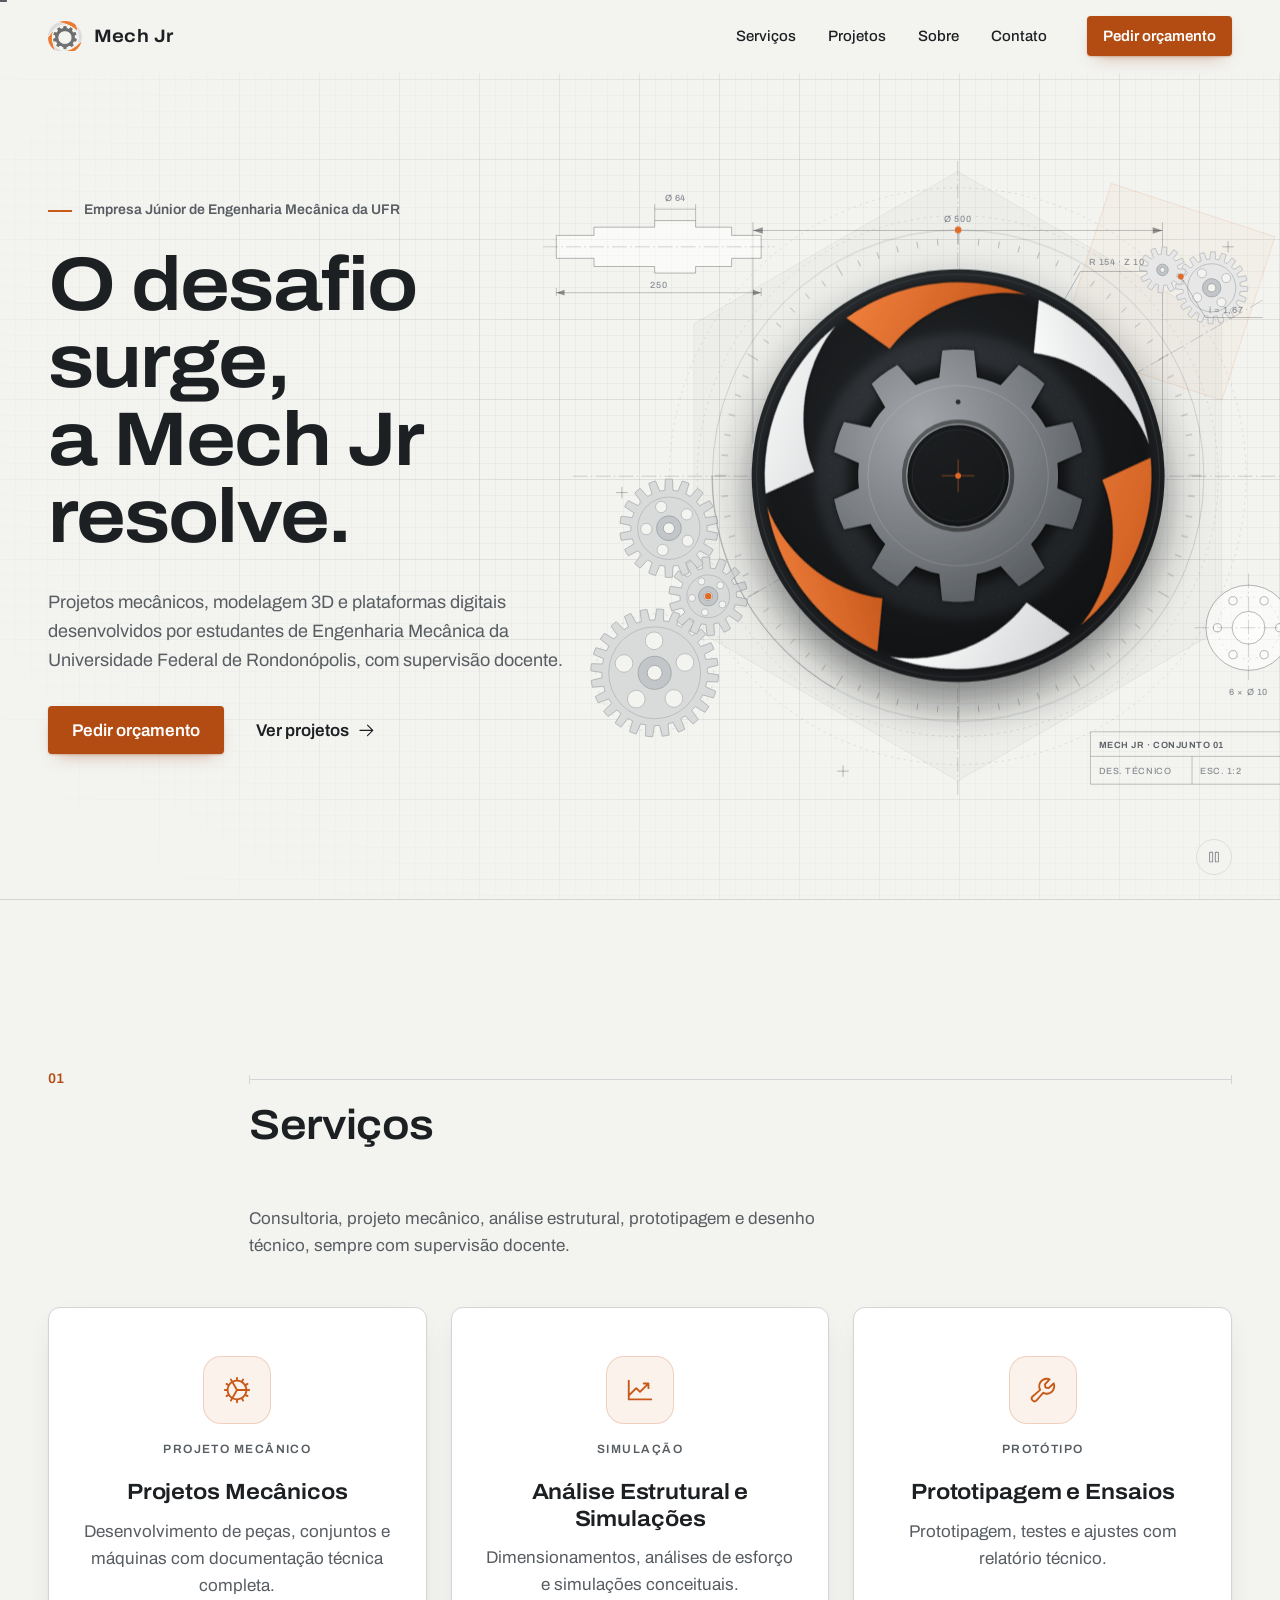
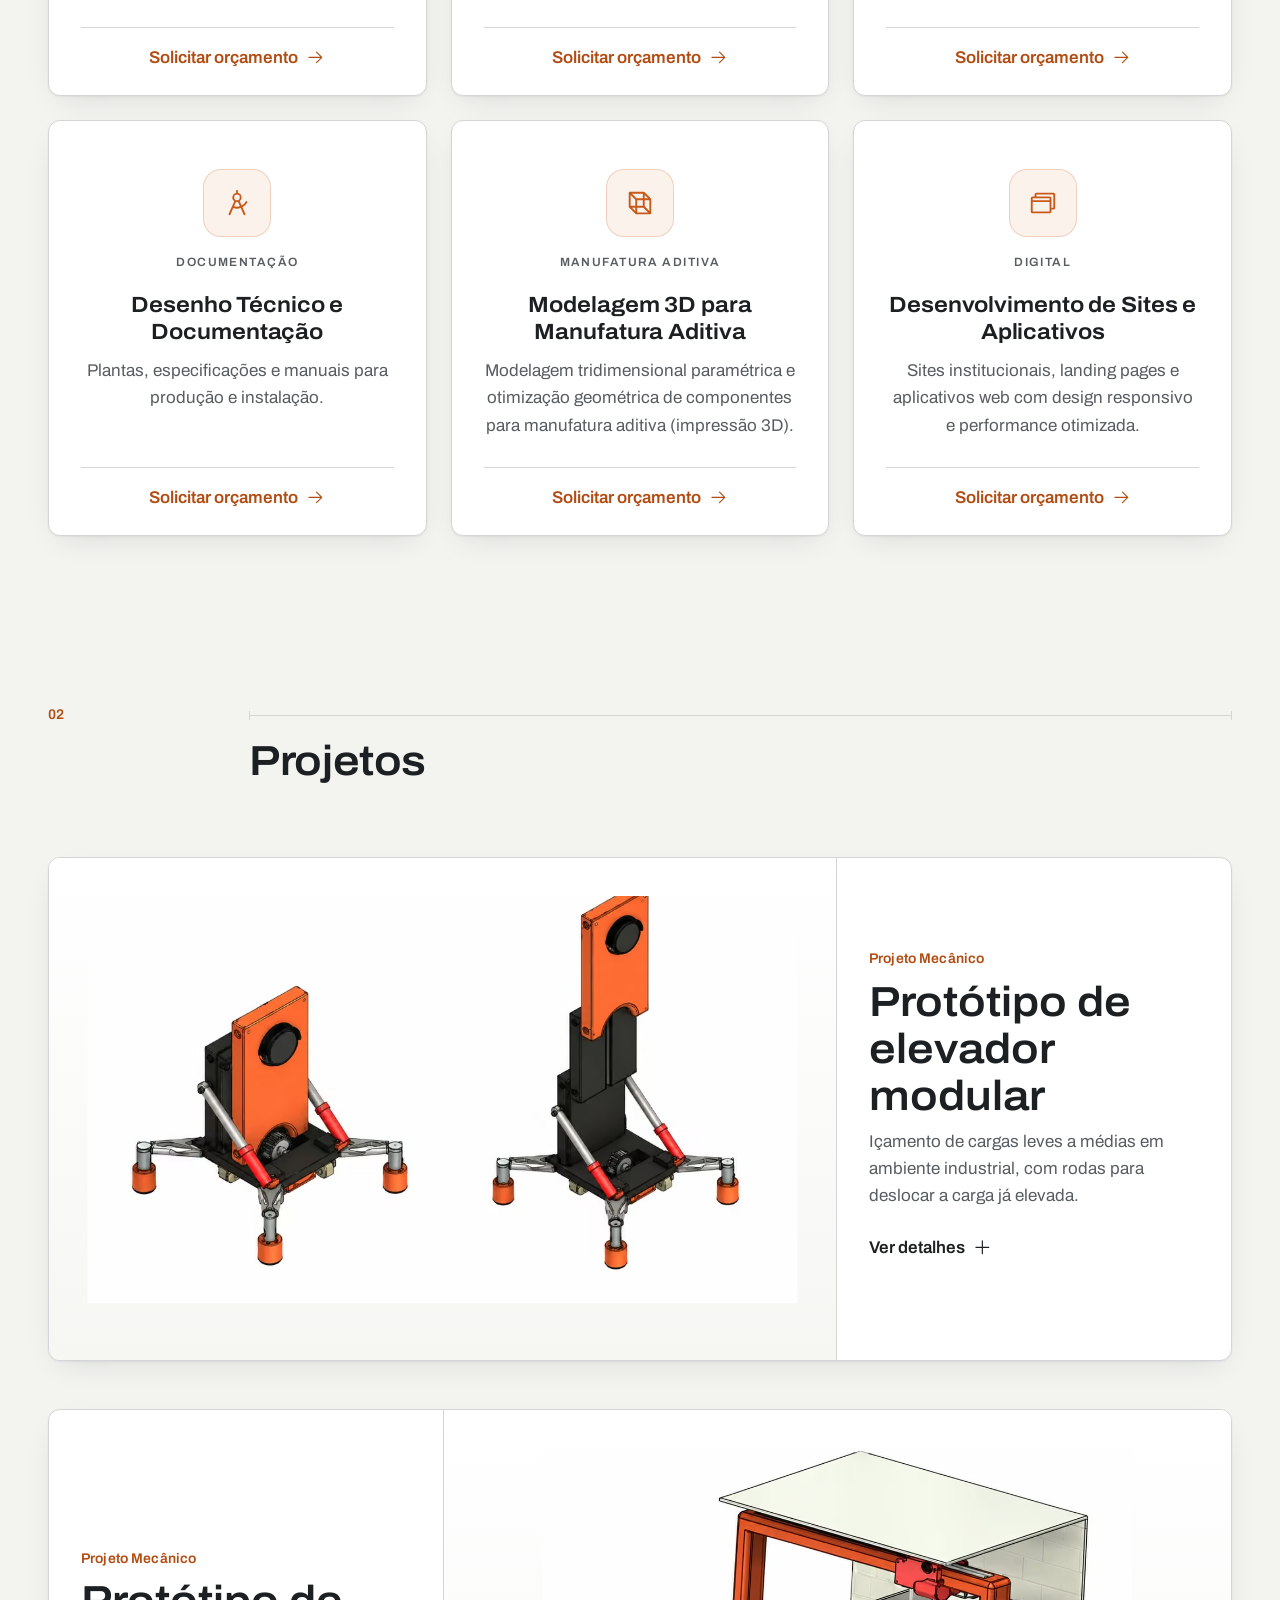
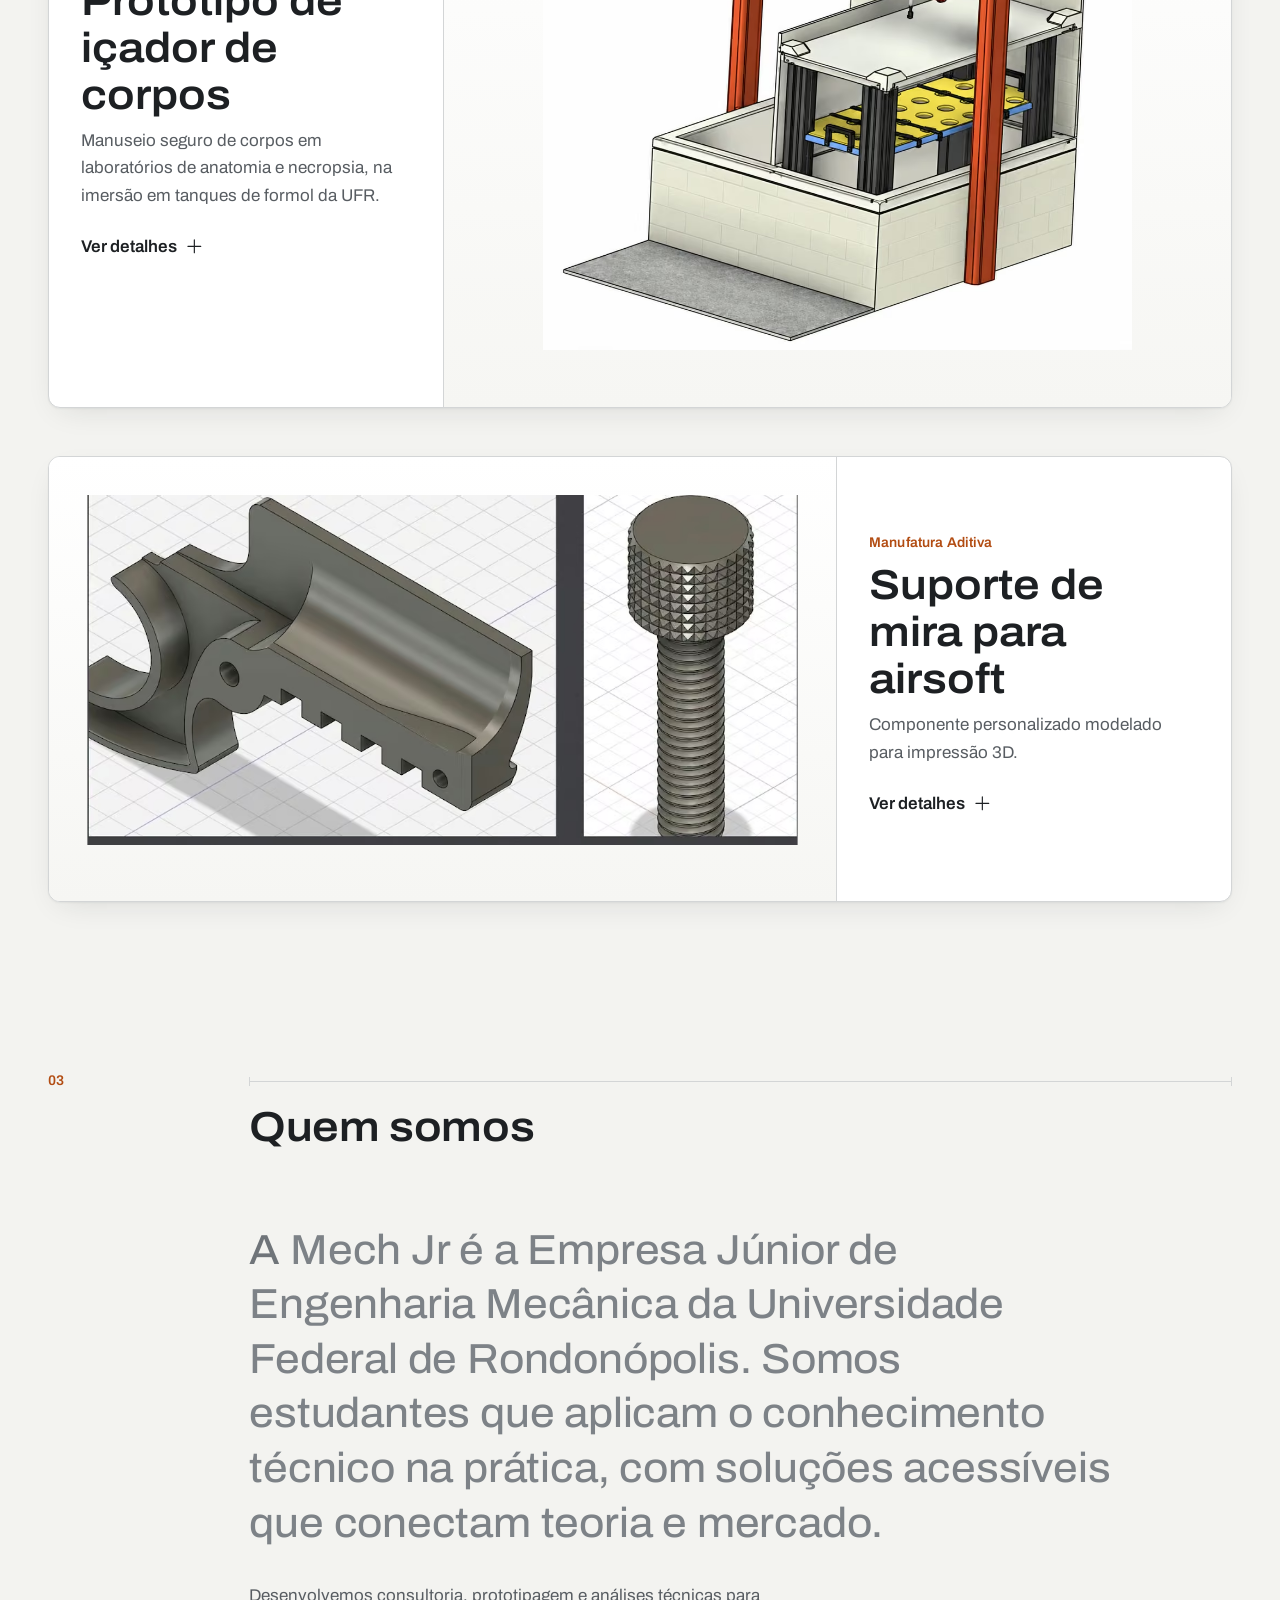
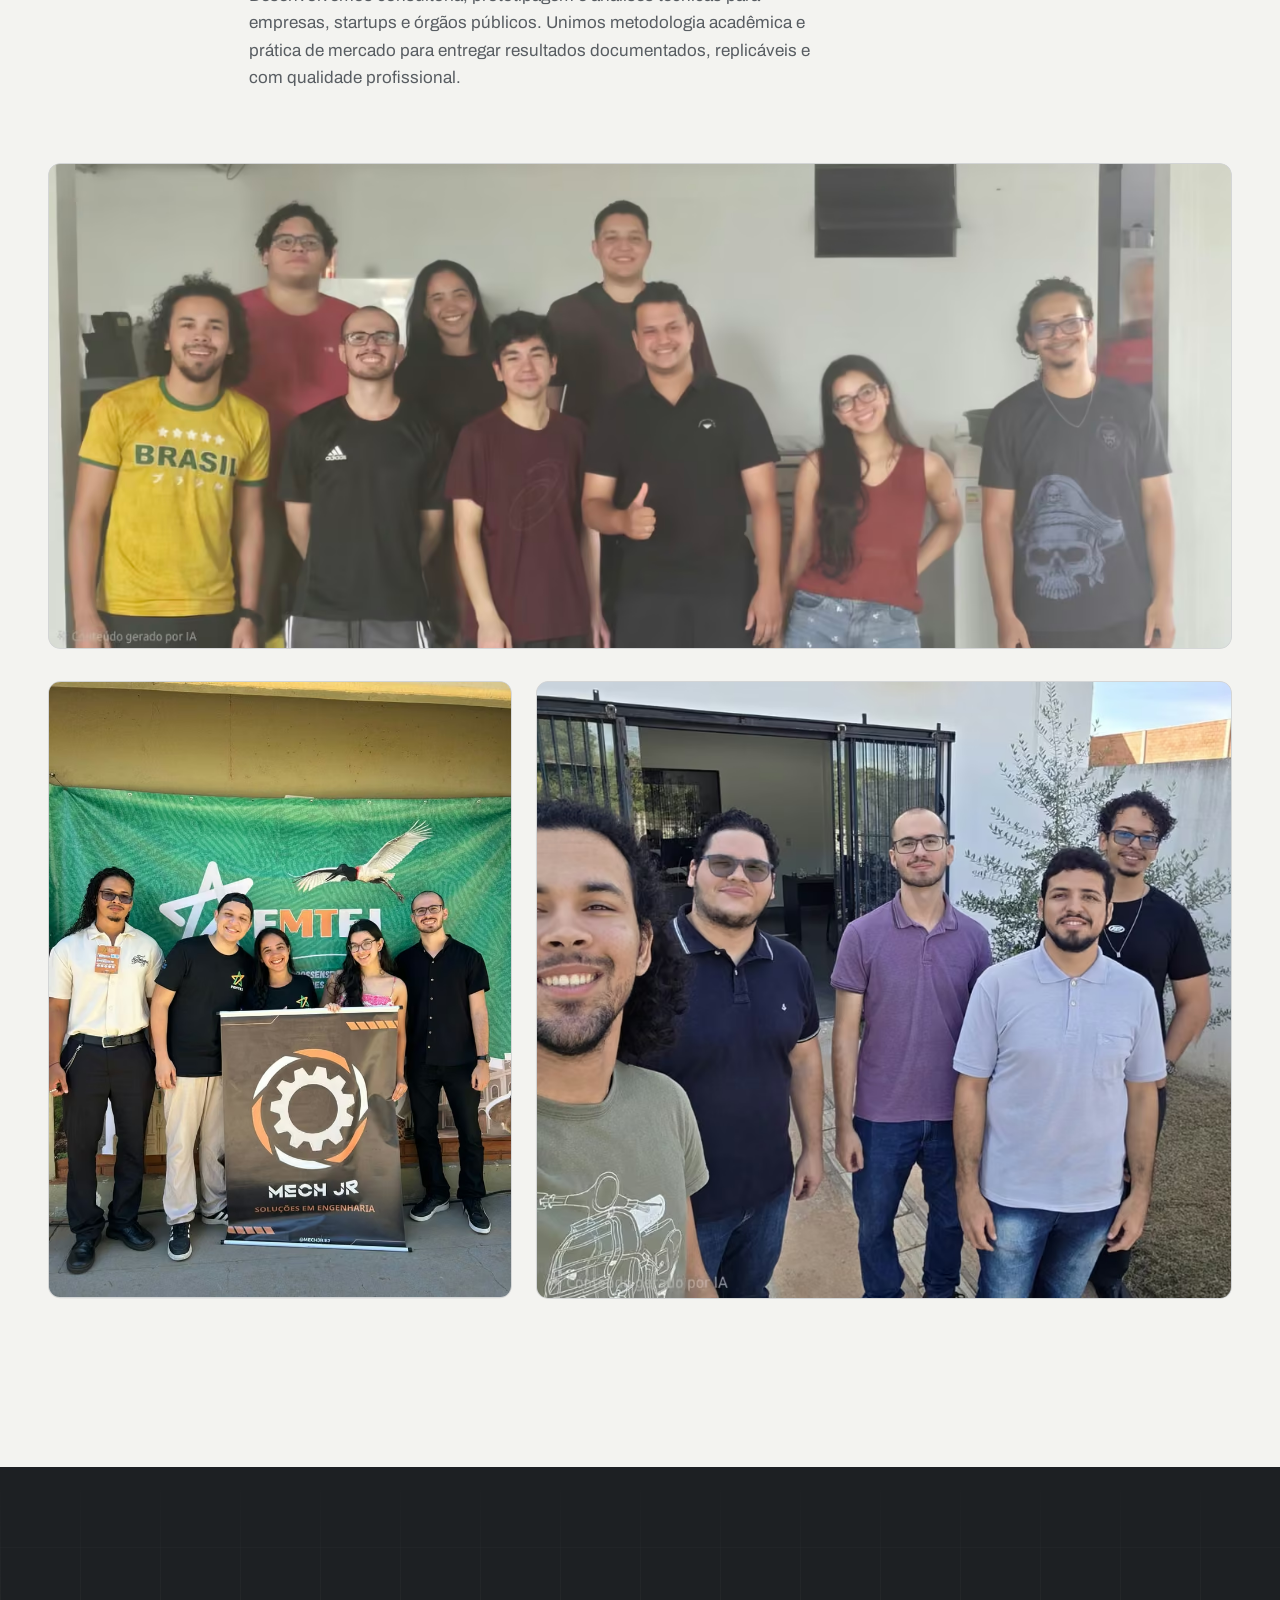
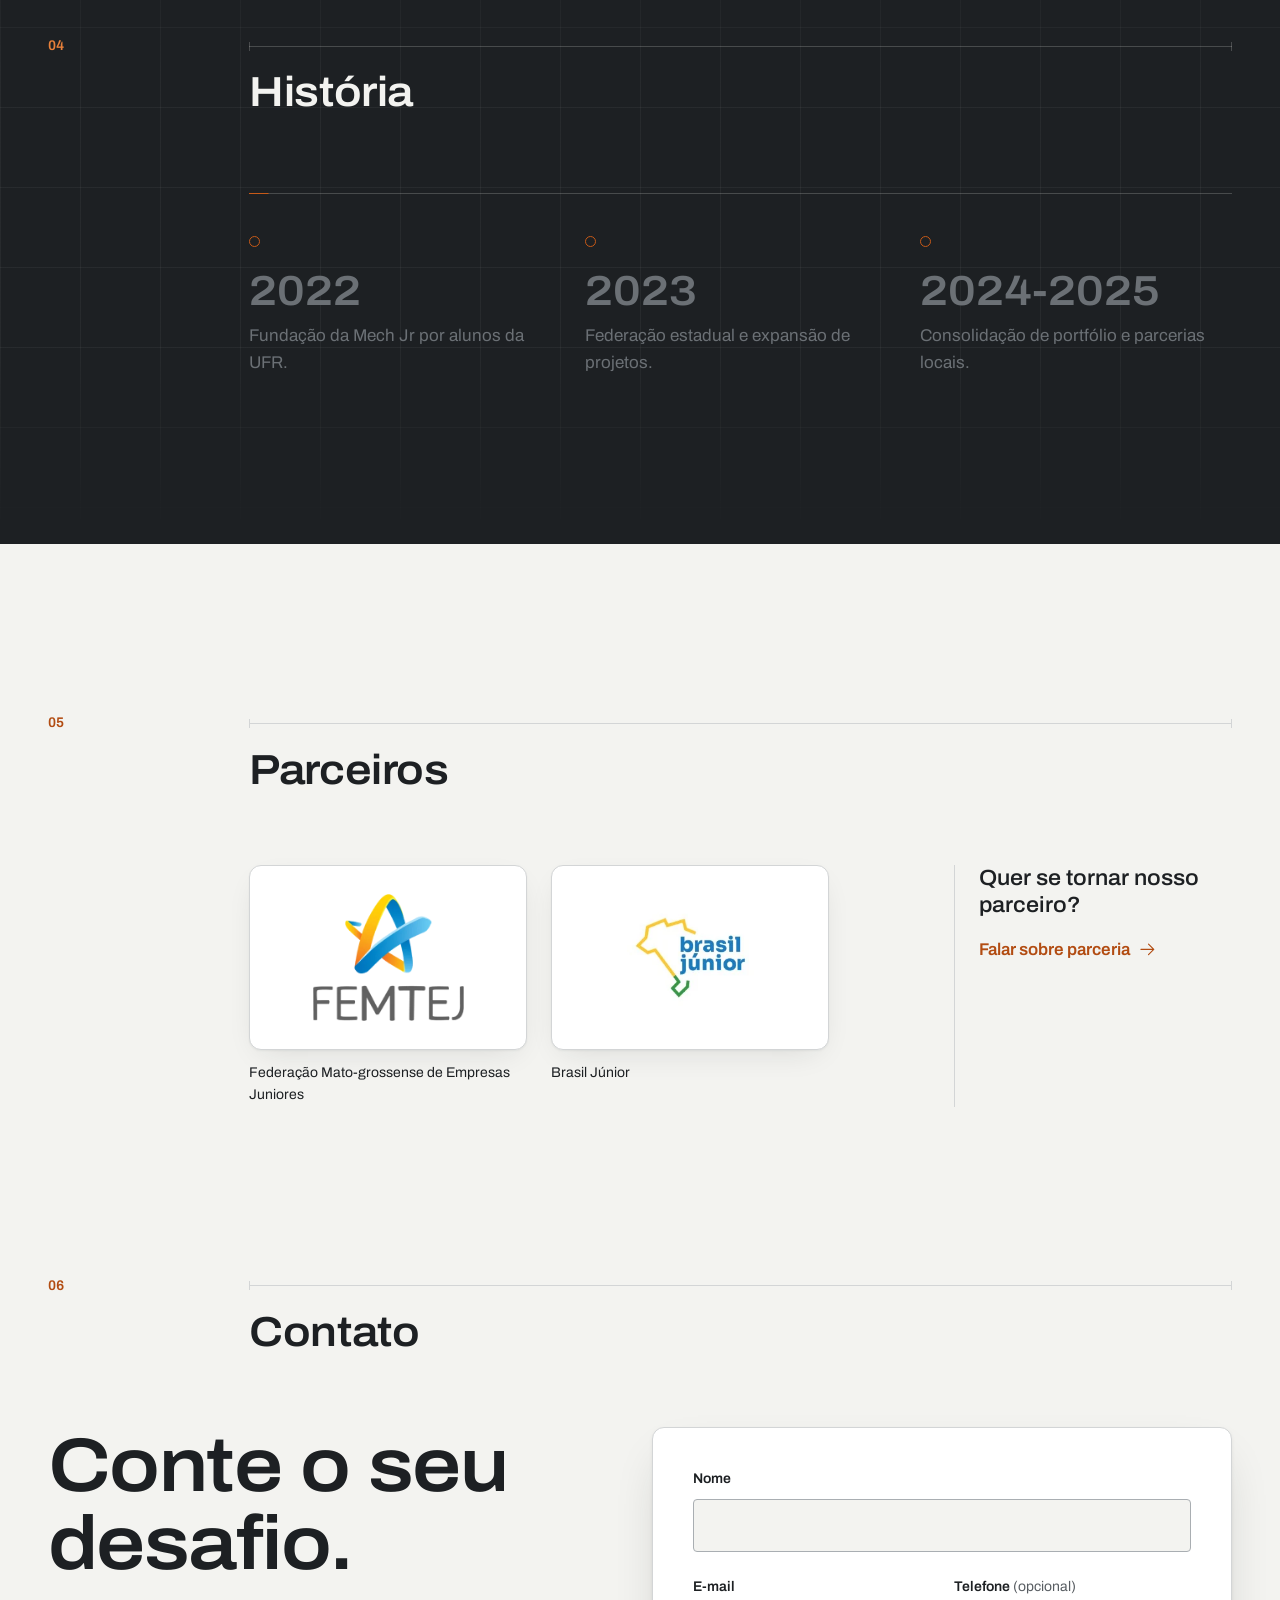
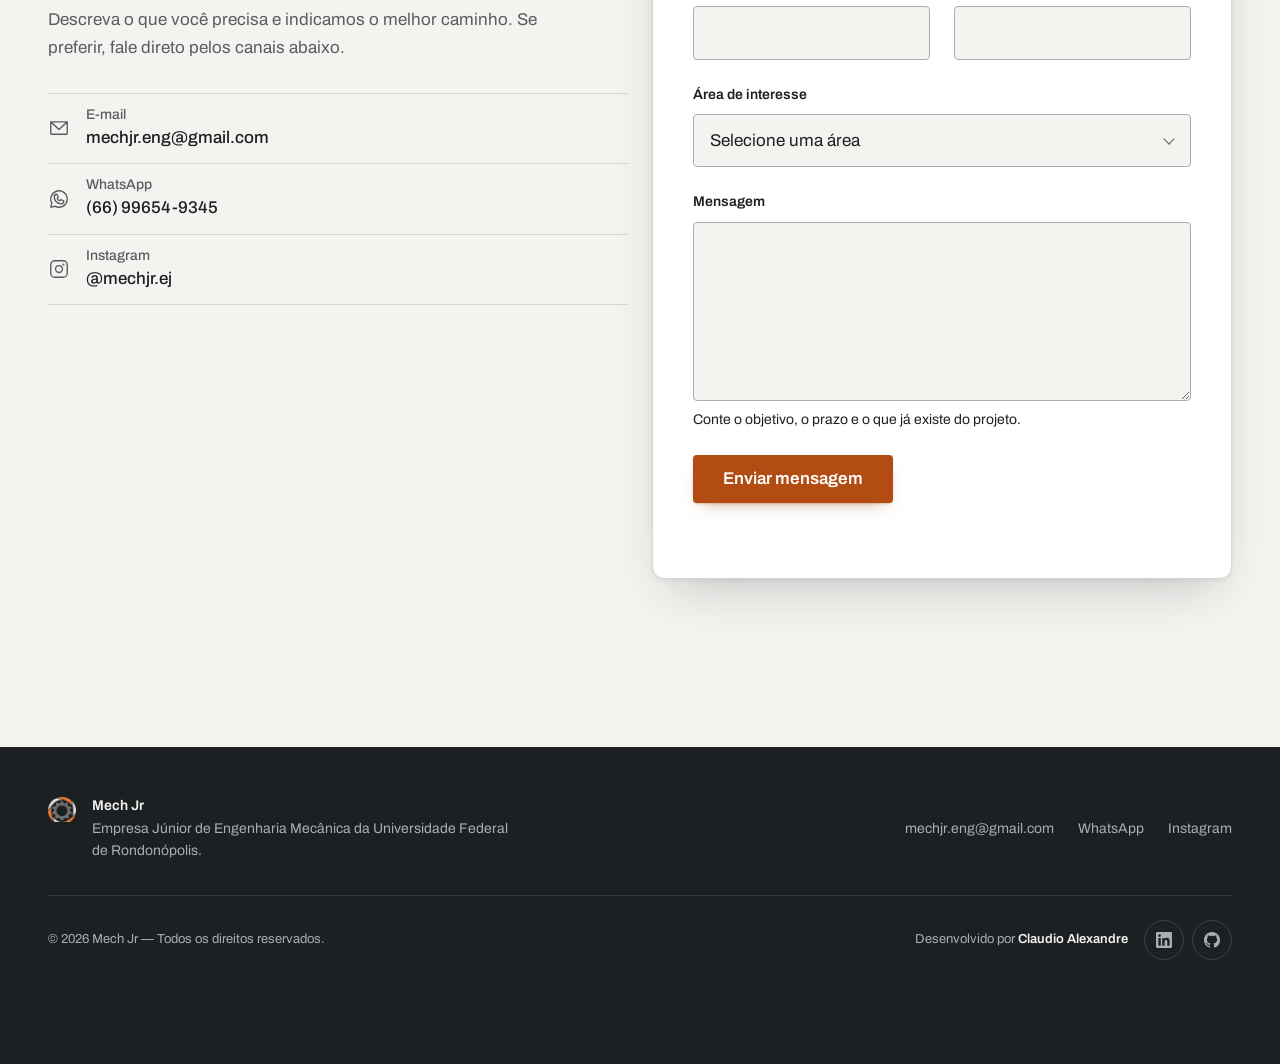
==== commit 4c9062ee: "Hero mecânico em SVG com rotação ligada ao scroll, Lenis e animações das seções - Hero sem vídeo: pr" ====
--- a/index.html
+++ b/index.html
@@ -20,7 +20,6 @@
   <link rel="icon" href="/assets/img/favicon-32.png" sizes="32x32" type="image/png">
   <link rel="apple-touch-icon" href="/assets/img/apple-touch-icon.png">
   <link rel="preload" href="/assets/fonts/archivo-latin-var.woff2" as="font" type="font/woff2" crossorigin>
-  <link rel="preload" href="/assets/video/mechjr-apresentacao-poster.webp" as="image" type="image/webp" fetchpriority="high">
   <link rel="stylesheet" href="/assets/css/main.css">
   <script>var d=document.documentElement;d.classList.add('js');setTimeout(function(){if(!/motion-(ready|off)/.test(d.className))d.classList.add('motion-off')},4000)</script>
   <script src="/assets/vendor/gsap-3.12.5.min.js" defer></script>
@@ -67,20 +66,19 @@
           <p class="hero__lead">Projetos mecânicos, modelagem 3D e plataformas digitais desenvolvidos por estudantes de Engenharia Mecânica da Universidade Federal de Rondonópolis, com supervisão docente.</p>
           <div class="hero__actions">
             <a class="btn btn--primary" href="#contato">Pedir orçamento</a>
-            <a class="link" href="#projetos">Ver projetos</a>
+            <a class="link link--arrow hero__more" href="#projetos">Ver projetos<svg class="icon" aria-hidden="true"><use href="/assets/img/icons.svg#i-arrow-right"></use></svg></a>
           </div>
         </div>
       </div>
-      <div class="hero__stage">
-        <video class="hero__video" autoplay muted loop playsinline preload="metadata" poster="/assets/video/mechjr-apresentacao-poster.webp" width="1280" height="720" aria-hidden="true" tabindex="-1">
-          <source src="/assets/video/mechjr-apresentacao.webm" type="video/webm">
-          <source src="/assets/video/mechjr-apresentacao.mp4" type="video/mp4">
-        </video>
-        <button class="hero__toggle" type="button" aria-pressed="false" aria-label="Pausar animação de fundo">
-          <svg class="icon icon--pause" aria-hidden="true"><use href="/assets/img/icons.svg#i-pause"></use></svg>
-          <svg class="icon icon--play" aria-hidden="true"><use href="/assets/img/icons.svg#i-play"></use></svg>
-        </button>
-      </div>
+      <div class="hero__stage" aria-hidden="true">
+<svg class="hero-art hero-art--bg" data-depth="0.12" viewBox="0 0 1000 800" aria-hidden="true" focusable="false"><g><polygon class="hero-art__veil" points="882.2,586 560,772 237.8,586 237.8,214 560,28 882.2,214"/><rect class="hero-art__veil hero-art__veil--2" x="710" y="70" width="210" height="210" transform="rotate(18 815 175)"/><path class="hero-art__center" d="M90 400H1010M560 15V790"/><path class="hero-art__center" d="M932.4 185L187.6 615"/><circle class="hero-art__construct" cx="560" cy="400" r="318"/><circle class="hero-art__construct hero-art__flow" cx="560" cy="400" r="352"/><path class="hero-art__dim" d="M310 360V90M810 360V90M310 100H810"/><path class="hero-art__arrow" d="M310 100l12 -4v8zM810 100l-12 -4v8z"/><text class="hero-art__label" x="560" y="90" text-anchor="middle">Ø 500</text><path class="hero-art__dim" d="M641.6 269.4L710 150H810"/><text class="hero-art__label" x="720" y="142">R 154 · Z 10</text><path class="hero-art__dim" d="M410 659.8A300 300 0 0 1 260 400"/><text class="hero-art__label" x="286.3" y="558" text-anchor="end">60°</text><g class="hero-art__detail" transform="translate(70 120)"><path class="hero-art__part" d="M0 -14H46V-24H120V-32H170V-24H214V-14H250V14H214V24H170V32H120V24H46V14H0Z"/><path class="hero-art__center" d="M-16 0H266"/><path class="hero-art__dim" d="M0 50V60M250 50V60M0 56H250"/><path class="hero-art__arrow" d="M0 56l10 -3.5v7zM250 56l-10 -3.5v7z"/><text class="hero-art__label" x="125" y="50" text-anchor="middle">250</text><path class="hero-art__dim" d="M120 -32V-52M170 -32V-52M120 -46H170"/><text class="hero-art__label" x="145" y="-56" text-anchor="middle">Ø 64</text></g><g class="hero-art__detail" transform="translate(915 585)"><circle class="hero-art__part" r="52"/><circle class="hero-art__part" r="20"/><circle class="hero-art__construct" r="38"/><circle class="hero-art__part" cx="38" cy="0" r="5"/><circle class="hero-art__part" cx="19" cy="32.9" r="5"/><circle class="hero-art__part" cx="-19" cy="32.9" r="5"/><circle class="hero-art__part" cx="-38" cy="0" r="5"/><circle class="hero-art__part" cx="-19" cy="-32.9" r="5"/><circle class="hero-art__part" cx="19" cy="-32.9" r="5"/><path class="hero-art__center" d="M-66 0H66M0 -66V66"/><text class="hero-art__label" x="0" y="82" text-anchor="middle">6 × Ø 10</text></g><g class="hero-art__detail" transform="translate(722 712)"><path class="hero-art__frame" d="M0 0H232V64H0ZM0 30H232M124 30V64"/><text class="hero-art__label hero-art__label--strong" x="10" y="20">MECH JR · CONJUNTO 01</text><text class="hero-art__label" x="10" y="52">DES. TÉCNICO</text><text class="hero-art__label" x="134" y="52">ESC. 1:2</text></g><path class="hero-art__mark" d="M143 420H157M150 413V427"/><path class="hero-art__mark" d="M883 120H897M890 113V127"/><path class="hero-art__mark" d="M413 760H427M420 753V767"/><path class="hero-art__mark" d="M973 470H987M980 463V477"/></g></svg>
+<svg class="hero-art hero-art--mid" data-depth="0.06" viewBox="0 0 1000 800" aria-hidden="true" focusable="false"><g><circle class="hero-art__construct" cx="190" cy="640" r="72"/><g transform="translate(190 640)"><g class="hero-art__spin" data-ratio="-0.5500"><path class="hero-art__side" d="M32.6 -55.7 L41.2 -66.3 L44.7 -63.9 L48.2 -61.3 L41.2 -49.7 L43.6 -47.6 L45.9 -45.3 L56.9 -53.3 L59.8 -50.1 L62.4 -46.8 L52.6 -37.3 L54.4 -34.7 L56.1 -31.9 L68.8 -36.8 L70.7 -33 L72.4 -29 L60.5 -22.4 L61.5 -19.4 L62.4 -16.3 L76 -17.7 L76.8 -13.5 L77.4 -9.3 L64.2 -6 L64.4 -2.8 L64.5 0.4 L78 2.5 L77.7 6.8 L77.2 11.1 L63.6 10.8 L63 14 L62.2 17.1 L74.7 22.6 L73.3 26.7 L71.7 30.7 L58.6 26.9 L57.2 29.8 L55.7 32.6 L66.3 41.2 L63.9 44.7 L61.3 48.2 L49.7 41.2 L47.6 43.6 L45.3 45.9 L53.3 56.9 L50.1 59.8 L46.8 62.4 L37.3 52.6 L34.7 54.4 L31.9 56.1 L36.8 68.8 L33 70.7 L29 72.4 L22.4 60.5 L19.4 61.5 L16.3 62.4 L17.7 76 L13.5 76.8 L9.3 77.4 L6 64.2 L2.8 64.4 L-0.4 64.5 L-2.5 78 L-6.8 77.7 L-11.1 77.2 L-10.8 63.6 L-14 63 L-17.1 62.2 L-22.6 74.7 L-26.7 73.3 L-30.7 71.7 L-26.9 58.6 L-29.8 57.2 L-32.6 55.7 L-41.2 66.3 L-44.7 63.9 L-48.2 61.3 L-41.2 49.7 L-43.6 47.6 L-45.9 45.3 L-56.9 53.3 L-59.8 50.1 L-62.4 46.8 L-52.6 37.3 L-54.4 34.7 L-56.1 31.9 L-68.8 36.8 L-70.7 33 L-72.4 29 L-60.5 22.4 L-61.5 19.4 L-62.4 16.3 L-76 17.7 L-76.8 13.5 L-77.4 9.3 L-64.2 6 L-64.4 2.8 L-64.5 -0.4 L-78 -2.5 L-77.7 -6.8 L-77.2 -11.1 L-63.6 -10.8 L-63 -14 L-62.2 -17.1 L-74.7 -22.6 L-73.3 -26.7 L-71.7 -30.7 L-58.6 -26.9 L-57.2 -29.8 L-55.7 -32.6 L-66.3 -41.2 L-63.9 -44.7 L-61.3 -48.2 L-49.7 -41.2 L-47.6 -43.6 L-45.3 -45.9 L-53.3 -56.9 L-50.1 -59.8 L-46.8 -62.4 L-37.3 -52.6 L-34.7 -54.4 L-31.9 -56.1 L-36.8 -68.8 L-33 -70.7 L-29 -72.4 L-22.4 -60.5 L-19.4 -61.5 L-16.3 -62.4 L-17.7 -76 L-13.5 -76.8 L-9.3 -77.4 L-6 -64.2 L-2.8 -64.4 L0.4 -64.5 L2.5 -78 L6.8 -77.7 L11.1 -77.2 L10.8 -63.6 L14 -63 L17.1 -62.2 L22.6 -74.7 L26.7 -73.3 L30.7 -71.7 L26.9 -58.6 L29.8 -57.2Z"/><circle class="hero-art__web" r="56.1"/><circle class="hero-art__lighten" cx="37" cy="-12.7" r="10.8"/><circle class="hero-art__lighten" cx="23.5" cy="31.3" r="10.8"/><circle class="hero-art__lighten" cx="-22.4" cy="32.1" r="10.8"/><circle class="hero-art__lighten" cx="-37.4" cy="-11.4" r="10.8"/><circle class="hero-art__lighten" cx="-0.7" cy="-39.1" r="10.8"/><circle class="hero-art__hub" r="20.2"/><circle class="hero-art__bore" r="9.1"/></g></g><g transform="translate(255.4 546.6)"><g class="hero-art__spin" data-ratio="0.9429"><path class="hero-art__side" d="M-22.1 26.5 L-32.4 35.4 L-35.6 32.2 L-38.5 28.7 L-28.5 19.4 L-30.1 16.9 L-31.4 14.3 L-44.6 17.8 L-46 13.6 L-47.1 9.2 L-34.1 5.1 L-34.4 2.1 L-34.5 -0.8 L-47.9 -3.3 L-47.4 -7.7 L-46.4 -12.2 L-32.9 -10.2 L-32 -13 L-30.7 -15.7 L-41.7 -23.7 L-39.3 -27.5 L-36.6 -31.1 L-25.2 -23.5 L-23.1 -25.6 L-20.9 -27.5 L-27.3 -39.5 L-23.5 -41.9 L-19.4 -43.9 L-12.5 -32.1 L-9.8 -33.1 L-6.9 -33.8 L-7.5 -47.4 L-3 -47.9 L1.5 -48 L2.6 -34.4 L5.6 -34 L8.4 -33.5 L13.8 -46 L18.1 -44.5 L22.2 -42.6 L17.3 -29.8 L19.8 -28.3 L22.1 -26.5 L32.4 -35.4 L35.6 -32.2 L38.5 -28.7 L28.5 -19.4 L30.1 -16.9 L31.4 -14.3 L44.6 -17.8 L46 -13.6 L47.1 -9.2 L34.1 -5.1 L34.4 -2.1 L34.5 0.8 L47.9 3.3 L47.4 7.7 L46.4 12.2 L32.9 10.2 L32 13 L30.7 15.7 L41.7 23.7 L39.3 27.5 L36.6 31.1 L25.2 23.5 L23.1 25.6 L20.9 27.5 L27.3 39.5 L23.5 41.9 L19.4 43.9 L12.5 32.1 L9.8 33.1 L6.9 33.8 L7.5 47.4 L3 47.9 L-1.5 48 L-2.6 34.4 L-5.6 34 L-8.4 33.5 L-13.8 46 L-18.1 44.5 L-22.2 42.6 L-17.3 29.8 L-19.8 28.3Z"/><circle class="hero-art__web" r="26.1"/><circle class="hero-art__lighten" cx="-19.8" cy="2.1" r="4.3"/><circle class="hero-art__lighten" cx="-8.2" cy="-18.2" r="4.3"/><circle class="hero-art__lighten" cx="14.8" cy="-13.4" r="4.3"/><circle class="hero-art__lighten" cx="17.3" cy="9.9" r="4.3"/><circle class="hero-art__lighten" cx="-4.1" cy="19.5" r="4.3"/><circle class="hero-art__hub" r="11.8"/><circle class="hero-art__bore" r="5.3"/></g></g><g transform="translate(207.4 463.5)"><g class="hero-art__spin" data-ratio="-0.7333"><path class="hero-art__side" d="M20.5 41.7 L24.6 54.7 L20.5 56.4 L16.3 57.7 L11.1 45.2 L8.1 45.8 L5 46.2 L4.4 59.8 L0 60 L-4.4 59.8 L-5 46.2 L-8.1 45.8 L-11.1 45.2 L-16.3 57.7 L-20.5 56.4 L-24.6 54.7 L-20.5 41.7 L-23.2 40.3 L-25.9 38.6 L-35.1 48.7 L-38.6 46 L-41.8 43 L-33.6 32.2 L-35.6 29.9 L-37.5 27.5 L-49.6 33.7 L-52 30 L-54 26.1 L-42.5 18.8 L-43.7 15.9 L-44.7 13 L-58.2 14.7 L-59.1 10.4 L-59.7 6.1 L-46.4 3.1 L-46.5 0 L-46.4 -3.1 L-59.7 -6.1 L-59.1 -10.4 L-58.2 -14.7 L-44.7 -13 L-43.7 -15.9 L-42.5 -18.8 L-54 -26.1 L-52 -30 L-49.6 -33.7 L-37.5 -27.5 L-35.6 -29.9 L-33.6 -32.2 L-41.8 -43 L-38.6 -46 L-35.1 -48.7 L-25.9 -38.6 L-23.3 -40.3 L-20.5 -41.7 L-24.6 -54.7 L-20.5 -56.4 L-16.3 -57.7 L-11.1 -45.2 L-8.1 -45.8 L-5 -46.2 L-4.4 -59.8 L-0 -60 L4.4 -59.8 L5 -46.2 L8.1 -45.8 L11.1 -45.2 L16.3 -57.7 L20.5 -56.4 L24.6 -54.7 L20.5 -41.7 L23.3 -40.3 L25.9 -38.6 L35.1 -48.7 L38.6 -46 L41.8 -43 L33.6 -32.2 L35.6 -29.9 L37.5 -27.5 L49.6 -33.7 L52 -30 L54 -26.1 L42.5 -18.8 L43.7 -15.9 L44.7 -13 L58.2 -14.7 L59.1 -10.4 L59.7 -6.1 L46.4 -3.1 L46.5 -0 L46.4 3.1 L59.7 6.1 L59.1 10.4 L58.2 14.7 L44.7 13 L43.7 15.9 L42.5 18.8 L54 26.1 L52 30 L49.6 33.7 L37.5 27.5 L35.6 29.9 L33.6 32.2 L41.8 43 L38.6 46 L35.1 48.7 L25.9 38.6 L23.2 40.3Z"/><circle class="hero-art__web" r="38.1"/><circle class="hero-art__lighten" cx="-7.6" cy="26.5" r="6.9"/><circle class="hero-art__lighten" cx="-27.6" cy="1" r="6.9"/><circle class="hero-art__lighten" cx="-9.4" cy="-25.9" r="6.9"/><circle class="hero-art__lighten" cx="21.8" cy="-17" r="6.9"/><circle class="hero-art__lighten" cx="22.9" cy="15.4" r="6.9"/><circle class="hero-art__hub" r="15.1"/><circle class="hero-art__bore" r="6.8"/></g></g><circle class="hero-art__dot" cx="255.4" cy="546.6" r="4"/><g transform="translate(870 170)"><g class="hero-art__spin" data-ratio="0.7000"><path class="hero-art__side hero-art__side--light" d="M-33.9 -8.7 L-42.2 -12.3 L-41.3 -15 L-40.3 -17.7 L-31.6 -15.1 L-30.6 -17 L-29.5 -18.8 L-36.4 -24.7 L-34.7 -27.1 L-32.8 -29.3 L-25.4 -24.1 L-23.9 -25.6 L-22.3 -27 L-27 -34.8 L-24.6 -36.5 L-22.1 -38 L-16.7 -30.8 L-14.8 -31.7 L-12.9 -32.5 L-14.9 -41.4 L-12.1 -42.3 L-9.3 -43 L-6.3 -34.4 L-4.3 -34.7 L-2.2 -34.9 L-1.4 -44 L1.5 -44 L4.4 -43.8 L4.6 -34.7 L6.7 -34.4 L8.7 -33.9 L12.3 -42.2 L15 -41.3 L17.7 -40.3 L15.1 -31.6 L17 -30.6 L18.8 -29.5 L24.7 -36.4 L27.1 -34.7 L29.3 -32.8 L24.1 -25.4 L25.6 -23.9 L27 -22.3 L34.8 -27 L36.5 -24.6 L38 -22.1 L30.8 -16.7 L31.7 -14.8 L32.5 -12.9 L41.4 -14.9 L42.3 -12.1 L43 -9.3 L34.4 -6.3 L34.7 -4.3 L34.9 -2.2 L44 -1.4 L44 1.5 L43.8 4.4 L34.7 4.6 L34.4 6.7 L33.9 8.7 L42.2 12.3 L41.3 15 L40.3 17.7 L31.6 15.1 L30.6 17 L29.5 18.8 L36.4 24.7 L34.7 27.1 L32.8 29.3 L25.4 24.1 L23.9 25.6 L22.3 27 L27 34.8 L24.6 36.5 L22.1 38 L16.7 30.8 L14.8 31.7 L12.9 32.5 L14.9 41.4 L12.1 42.3 L9.3 43 L6.3 34.4 L4.3 34.7 L2.2 34.9 L1.4 44 L-1.5 44 L-4.4 43.8 L-4.6 34.7 L-6.7 34.4 L-8.7 33.9 L-12.3 42.2 L-15 41.3 L-17.7 40.3 L-15.1 31.6 L-17 30.6 L-18.8 29.5 L-24.7 36.4 L-27.1 34.7 L-29.3 32.8 L-24.1 25.4 L-25.6 23.9 L-27 22.3 L-34.8 27 L-36.5 24.6 L-38 22.1 L-30.8 16.7 L-31.7 14.8 L-32.5 12.9 L-41.4 14.9 L-42.3 12.1 L-43 9.3 L-34.4 6.3 L-34.7 4.3 L-34.9 2.2 L-44 1.4 L-44 -1.5 L-43.8 -4.4 L-34.7 -4.6 L-34.4 -6.7Z"/><circle class="hero-art__web" r="29.4"/><circle class="hero-art__lighten" cx="-11.9" cy="-17.7" r="5.5"/><circle class="hero-art__lighten" cx="17.7" cy="-11.9" r="5.5"/><circle class="hero-art__lighten" cx="11.9" cy="17.7" r="5.5"/><circle class="hero-art__lighten" cx="-17.7" cy="11.9" r="5.5"/><circle class="hero-art__hub" r="11.2"/><circle class="hero-art__bore" r="5"/></g></g><g transform="translate(809.9 148.1)"><g class="hero-art__spin" data-ratio="-1.1667"><path class="hero-art__side hero-art__side--light" d="M17.1 8.2 L24.6 13.4 L22.9 16.1 L21 18.5 L13.6 13.3 L12.2 14.6 L10.7 15.7 L14.5 23.9 L11.8 25.4 L9 26.5 L5.1 18.3 L3.3 18.7 L1.4 18.9 L0.6 28 L-2.4 27.9 L-5.5 27.5 L-4.7 18.4 L-6.5 17.9 L-8.2 17.1 L-13.4 24.6 L-16.1 22.9 L-18.5 21 L-13.3 13.6 L-14.6 12.2 L-15.7 10.7 L-23.9 14.5 L-25.4 11.8 L-26.5 9 L-18.3 5.1 L-18.7 3.3 L-18.9 1.4 L-28 0.6 L-27.9 -2.4 L-27.5 -5.5 L-18.4 -4.7 L-17.9 -6.5 L-17.1 -8.2 L-24.6 -13.4 L-22.9 -16.1 L-21 -18.5 L-13.6 -13.3 L-12.2 -14.6 L-10.7 -15.7 L-14.5 -23.9 L-11.8 -25.4 L-9 -26.5 L-5.1 -18.3 L-3.3 -18.7 L-1.4 -18.9 L-0.6 -28 L2.4 -27.9 L5.5 -27.5 L4.7 -18.4 L6.5 -17.9 L8.2 -17.1 L13.4 -24.6 L16.1 -22.9 L18.5 -21 L13.3 -13.6 L14.6 -12.2 L15.7 -10.7 L23.9 -14.5 L25.4 -11.8 L26.5 -9 L18.3 -5.1 L18.7 -3.3 L18.9 -1.4 L28 -0.6 L27.9 2.4 L27.5 5.5 L18.4 4.7 L17.9 6.5Z"/><circle class="hero-art__hub" r="7"/><circle class="hero-art__bore" r="3.1"/></g></g><path class="hero-art__dim" d="M832.4 156.3L862.4 206.3H932.4"/><text class="hero-art__label" x="866.4" y="200.3">i = 1,67</text><circle class="hero-art__dot hero-art__dot--2" cx="832.4" cy="156.3" r="3.5"/></g></svg>
+<div class="hero-mech"><svg class="hero-mech__part hero-mech__ring" viewBox="-320 -320 640 640" aria-hidden="true" focusable="false"><circle class="hero-art__ring-line" r="300"/><path class="hero-art__ticks" d="M282 0L297 0M280.9 24.6L288.9 25.3M277.7 49L285.6 50.4M272.4 73L280.1 75.1M265 96.4L272.5 99.2M255.6 119.2L262.8 122.6M244.2 141L257.2 148.5M231 161.7L237.6 166.3M216 181.3L222.2 186.4M199.4 199.4L205.1 205.1M181.3 216L186.4 222.2M161.7 231L166.3 237.6M141 244.2L148.5 257.2M119.2 255.6L122.6 262.8M96.4 265L99.2 272.5M73 272.4L75.1 280.1M49 277.7L50.4 285.6M24.6 280.9L25.3 288.9M0 282L0 297M-24.6 280.9L-25.3 288.9M-49 277.7L-50.4 285.6M-73 272.4L-75.1 280.1M-96.4 265L-99.2 272.5M-119.2 255.6L-122.6 262.8M-141 244.2L-148.5 257.2M-161.7 231L-166.3 237.6M-181.3 216L-186.4 222.2M-199.4 199.4L-205.1 205.1M-216 181.3L-222.2 186.4M-231 161.7L-237.6 166.3M-244.2 141L-257.2 148.5M-255.6 119.2L-262.8 122.6M-265 96.4L-272.5 99.2M-272.4 73L-280.1 75.1M-277.7 49L-285.6 50.4M-280.9 24.6L-288.9 25.3M-282 0L-297 0M-280.9 -24.6L-288.9 -25.3M-277.7 -49L-285.6 -50.4M-272.4 -73L-280.1 -75.1M-265 -96.4L-272.5 -99.2M-255.6 -119.2L-262.8 -122.6M-244.2 -141L-257.2 -148.5M-231 -161.7L-237.6 -166.3M-216 -181.3L-222.2 -186.4M-199.4 -199.4L-205.1 -205.1M-181.3 -216L-186.4 -222.2M-161.7 -231L-166.3 -237.6M-141 -244.2L-148.5 -257.2M-119.2 -255.6L-122.6 -262.8M-96.4 -265L-99.2 -272.5M-73 -272.4L-75.1 -280.1M-49 -277.7L-50.4 -285.6M-24.6 -280.9L-25.3 -288.9M-0 -282L-0 -297M24.6 -280.9L25.3 -288.9M49 -277.7L50.4 -285.6M73 -272.4L75.1 -280.1M96.4 -265L99.2 -272.5M119.2 -255.6L122.6 -262.8M141 -244.2L148.5 -257.2M161.7 -231L166.3 -237.6M181.3 -216L186.4 -222.2M199.4 -199.4L205.1 -205.1M216 -181.3L222.2 -186.4M231 -161.7L237.6 -166.3M244.2 -141L257.2 -148.5M255.6 -119.2L262.8 -122.6M265 -96.4L272.5 -99.2M272.4 -73L280.1 -75.1M277.7 -49L285.6 -50.4M280.9 -24.6L288.9 -25.3"/><circle class="hero-art__dot" cx="0" cy="-300" r="4"/></svg><svg class="hero-mech__part hero-mech__plate" viewBox="-320 -320 640 640" aria-hidden="true" focusable="false"><defs><radialGradient id="hm-plate" cx="42%" cy="36%" r="70%"><stop offset="0" stop-color="#363A3E"/><stop offset=".55" stop-color="#24272A"/><stop offset="1" stop-color="#17191B"/></radialGradient><filter id="hm-shadow" x="-30%" y="-30%" width="160%" height="170%"><feOffset dy="26"/><feGaussianBlur stdDeviation="26"/></filter><filter id="hm-blur" x="-20%" y="-20%" width="140%" height="140%"><feGaussianBlur stdDeviation="5"/></filter></defs><circle r="252" fill="#1E2022" filter="url(#hm-shadow)" opacity=".55"/><circle r="252" fill="url(#hm-plate)"/><circle class="hero-art__rim" r="246"/><circle class="hero-art__rim hero-art__rim--in" r="156"/><circle r="206" fill="none" stroke="#000" stroke-width="62" opacity=".35" filter="url(#hm-blur)"/><circle r="136" fill="#000" opacity=".45" filter="url(#hm-blur)"/></svg><svg class="hero-mech__part hero-mech__blades" viewBox="-320 -320 640 640" aria-hidden="true" focusable="false"><defs><linearGradient id="hm-or" x1="0" y1="0" x2="1" y2="1"><stop offset="0" stop-color="#EF7E3B"/><stop offset="1" stop-color="#C4551A"/></linearGradient><linearGradient id="hm-wh" x1="0" y1="0" x2="1" y2="1"><stop offset="0" stop-color="#FFFFFF"/><stop offset="1" stop-color="#D3D5D6"/></linearGradient><filter id="hm-edge" x="-10%" y="-10%" width="120%" height="120%"><feDropShadow dx="0" dy="0" stdDeviation="2.5" flood-color="#000" flood-opacity=".55"/></filter></defs><g filter="url(#hm-edge)"><path fill="url(#hm-or)" d="M0 -236 L6.4 -235.9 L12.8 -235.7 L19.2 -235.2 L25.6 -234.6 L31.9 -233.8 L38.3 -232.9 L44.6 -231.8 L50.9 -230.5 L57.1 -229 L63.3 -227.4 L69.4 -225.6 L75.5 -223.6 L81.6 -221.5 L87.6 -219.2 L93.5 -216.7 L99.3 -214.1 L105.1 -211.3 L110.8 -208.4 L116.4 -205.3 L121.9 -202.1 L127.4 -198.7 L132.7 -195.1 L138 -191.5 L143.1 -187.6 L148.2 -183.7 L153.1 -179.6 L157.9 -175.4 L162.6 -171 L167.2 -166.6 L171.7 -162 L176 -157.2 L180.2 -152.4 L184.3 -147.5 L188.2 -142.4 L192 -137.2 L195.7 -132 L195.7 -132 L191.7 -136 L187.4 -139.8 L183 -143.4 L178.5 -146.9 L173.9 -150.2 L169.3 -153.3 L164.5 -156.2 L159.7 -159 L154.8 -161.7 L149.8 -164.1 L144.8 -166.5 L139.8 -168.6 L134.8 -170.6 L129.7 -172.4 L124.6 -174.1 L119.4 -175.6 L114.3 -177 L109.2 -178.2 L104 -179.2 L98.9 -180.1 L93.8 -180.8 L88.7 -181.4 L83.6 -181.9 L78.6 -182.1 L73.5 -182.3 L68.5 -182.3 L63.6 -182.1 L58.7 -181.8 L53.8 -181.4 L49 -180.8 L44.3 -180.1 L39.6 -179.3 L34.9 -178.3 L30.4 -177.2 L25.9 -176 L21.4 -174.7Z"/><path fill="url(#hm-wh)" d="M204.4 -118 L207.5 -112.4 L210.5 -106.7 L213.3 -101 L216 -95.2 L218.5 -89.3 L220.8 -83.3 L223 -77.3 L225 -71.2 L226.9 -65.1 L228.5 -58.9 L230.1 -52.6 L231.4 -46.4 L232.6 -40.1 L233.6 -33.8 L234.4 -27.4 L235.1 -21 L235.5 -14.6 L235.9 -8.2 L236 -1.8 L236 4.6 L235.7 11 L235.4 17.4 L234.8 23.8 L234.1 30.1 L233.2 36.5 L232.1 42.8 L230.8 49.1 L229.4 55.3 L227.8 61.5 L226.1 67.7 L224.2 73.8 L222.1 79.9 L219.8 85.9 L217.4 91.8 L214.8 97.7 L212.1 103.5 L212.1 103.5 L213.6 98 L214.8 92.4 L215.7 86.8 L216.5 81.2 L217 75.6 L217.4 69.9 L217.6 64.3 L217.6 58.7 L217.4 53.2 L217.1 47.7 L216.6 42.2 L215.9 36.8 L215.1 31.4 L214.2 26.1 L213.1 20.8 L211.8 15.6 L210.4 10.5 L208.9 5.5 L207.2 0.5 L205.4 -4.4 L203.5 -9.2 L201.5 -13.9 L199.3 -18.5 L197 -23 L194.6 -27.4 L192.1 -31.8 L189.5 -36 L186.8 -40.1 L184 -44.1 L181.1 -48 L178.1 -51.7 L175 -55.4 L171.9 -58.9 L168.7 -62.3 L165.4 -65.6 L162 -68.8Z"/><path fill="url(#hm-or)" d="M204.4 118 L201.1 123.5 L197.7 128.9 L194.1 134.2 L190.4 139.5 L186.5 144.6 L182.5 149.6 L178.4 154.5 L174.2 159.3 L169.8 163.9 L165.3 168.5 L160.6 172.9 L155.9 177.2 L151 181.4 L146 185.4 L140.9 189.3 L135.7 193.1 L130.4 196.7 L125.1 200.1 L119.6 203.5 L114 206.6 L108.4 209.7 L102.6 212.5 L96.8 215.2 L90.9 217.8 L85 220.2 L79 222.4 L72.9 224.4 L66.8 226.3 L60.6 228.1 L54.4 229.6 L48.2 231 L41.9 232.3 L35.6 233.3 L29.2 234.2 L22.8 234.9 L16.5 235.4 L16.5 235.4 L22 234 L27.4 232.2 L32.7 230.2 L37.9 228.1 L43.1 225.7 L48.1 223.2 L53.1 220.6 L57.9 217.8 L62.6 214.9 L67.2 211.8 L71.7 208.7 L76.1 205.4 L80.4 202 L84.5 198.5 L88.5 194.9 L92.4 191.3 L96.1 187.5 L99.7 183.6 L103.2 179.7 L106.5 175.7 L109.7 171.7 L112.8 167.5 L115.7 163.3 L118.5 159.1 L121.1 154.8 L123.6 150.5 L125.9 146.1 L128.1 141.7 L130.2 137.3 L132.1 132.9 L133.9 128.4 L135.5 123.9 L137 119.4 L138.3 114.9 L139.5 110.4 L140.6 105.9Z"/><path fill="url(#hm-wh)" d="M0 236 L-6.4 235.9 L-12.8 235.7 L-19.2 235.2 L-25.6 234.6 L-31.9 233.8 L-38.3 232.9 L-44.6 231.8 L-50.9 230.5 L-57.1 229 L-63.3 227.4 L-69.4 225.6 L-75.5 223.6 L-81.6 221.5 L-87.6 219.2 L-93.5 216.7 L-99.3 214.1 L-105.1 211.3 L-110.8 208.4 L-116.4 205.3 L-121.9 202.1 L-127.4 198.7 L-132.7 195.1 L-138 191.5 L-143.1 187.6 L-148.2 183.7 L-153.1 179.6 L-157.9 175.4 L-162.6 171 L-167.2 166.6 L-171.7 162 L-176 157.2 L-180.2 152.4 L-184.3 147.5 L-188.2 142.4 L-192 137.2 L-195.7 132 L-195.7 132 L-191.7 136 L-187.4 139.8 L-183 143.4 L-178.5 146.9 L-173.9 150.2 L-169.3 153.3 L-164.5 156.2 L-159.7 159 L-154.8 161.7 L-149.8 164.1 L-144.8 166.5 L-139.8 168.6 L-134.8 170.6 L-129.7 172.4 L-124.6 174.1 L-119.4 175.6 L-114.3 177 L-109.2 178.2 L-104 179.2 L-98.9 180.1 L-93.8 180.8 L-88.7 181.4 L-83.6 181.9 L-78.6 182.1 L-73.5 182.3 L-68.5 182.3 L-63.6 182.1 L-58.7 181.8 L-53.8 181.4 L-49 180.8 L-44.3 180.1 L-39.6 179.3 L-34.9 178.3 L-30.4 177.2 L-25.9 176 L-21.4 174.7Z"/><path fill="url(#hm-or)" d="M-204.4 118 L-207.5 112.4 L-210.5 106.7 L-213.3 101 L-216 95.2 L-218.5 89.3 L-220.8 83.3 L-223 77.3 L-225 71.2 L-226.9 65.1 L-228.5 58.9 L-230.1 52.6 L-231.4 46.4 L-232.6 40.1 L-233.6 33.8 L-234.4 27.4 L-235.1 21 L-235.5 14.6 L-235.9 8.2 L-236 1.8 L-236 -4.6 L-235.7 -11 L-235.4 -17.4 L-234.8 -23.8 L-234.1 -30.1 L-233.2 -36.5 L-232.1 -42.8 L-230.8 -49.1 L-229.4 -55.3 L-227.8 -61.5 L-226.1 -67.7 L-224.2 -73.8 L-222.1 -79.9 L-219.8 -85.9 L-217.4 -91.8 L-214.8 -97.7 L-212.1 -103.5 L-212.1 -103.5 L-213.6 -98 L-214.8 -92.4 L-215.7 -86.8 L-216.5 -81.2 L-217 -75.6 L-217.4 -69.9 L-217.6 -64.3 L-217.6 -58.7 L-217.4 -53.2 L-217.1 -47.7 L-216.6 -42.2 L-215.9 -36.8 L-215.1 -31.4 L-214.2 -26.1 L-213.1 -20.8 L-211.8 -15.6 L-210.4 -10.5 L-208.9 -5.5 L-207.2 -0.5 L-205.4 4.4 L-203.5 9.2 L-201.5 13.9 L-199.3 18.5 L-197 23 L-194.6 27.4 L-192.1 31.8 L-189.5 36 L-186.8 40.1 L-184 44.1 L-181.1 48 L-178.1 51.7 L-175 55.4 L-171.9 58.9 L-168.7 62.3 L-165.4 65.6 L-162 68.8Z"/><path fill="url(#hm-wh)" d="M-204.4 -118 L-201.1 -123.5 L-197.7 -128.9 L-194.1 -134.2 L-190.4 -139.5 L-186.5 -144.6 L-182.5 -149.6 L-178.4 -154.5 L-174.2 -159.3 L-169.8 -163.9 L-165.3 -168.5 L-160.6 -172.9 L-155.9 -177.2 L-151 -181.4 L-146 -185.4 L-140.9 -189.3 L-135.7 -193.1 L-130.4 -196.7 L-125.1 -200.1 L-119.6 -203.5 L-114 -206.6 L-108.4 -209.7 L-102.6 -212.5 L-96.8 -215.2 L-90.9 -217.8 L-85 -220.2 L-79 -222.4 L-72.9 -224.4 L-66.8 -226.3 L-60.6 -228.1 L-54.4 -229.6 L-48.2 -231 L-41.9 -232.3 L-35.6 -233.3 L-29.2 -234.2 L-22.8 -234.9 L-16.5 -235.4 L-16.5 -235.4 L-22 -234 L-27.4 -232.2 L-32.7 -230.2 L-37.9 -228.1 L-43.1 -225.7 L-48.1 -223.2 L-53.1 -220.6 L-57.9 -217.8 L-62.6 -214.9 L-67.2 -211.8 L-71.7 -208.7 L-76.1 -205.4 L-80.4 -202 L-84.5 -198.5 L-88.5 -194.9 L-92.4 -191.3 L-96.1 -187.5 L-99.7 -183.6 L-103.2 -179.7 L-106.5 -175.7 L-109.7 -171.7 L-112.8 -167.5 L-115.7 -163.3 L-118.5 -159.1 L-121.1 -154.8 L-123.6 -150.5 L-125.9 -146.1 L-128.1 -141.7 L-130.2 -137.3 L-132.1 -132.9 L-133.9 -128.4 L-135.5 -123.9 L-137 -119.4 L-138.3 -114.9 L-139.5 -110.4 L-140.6 -105.9Z"/></g></svg><svg class="hero-mech__part hero-mech__gear" viewBox="-320 -320 640 640" aria-hidden="true" focusable="false"><defs><radialGradient id="hm-gear" cx="35%" cy="30%" r="80%"><stop offset="0" stop-color="#A3A7AB"/><stop offset=".55" stop-color="#7A7E82"/><stop offset="1" stop-color="#55595D"/></radialGradient><filter id="hm-gedge" x="-10%" y="-10%" width="120%" height="120%"><feDropShadow dx="0" dy="0" stdDeviation="3" flood-color="#000" flood-opacity=".6"/></filter></defs><g filter="url(#hm-gedge)"><path fill="url(#hm-gear)" fill-rule="evenodd" d="M-22.9 -119.8 L-19.3 -152.8 L-6.4 -153.9 L6.4 -153.9 L19.3 -152.8 L22.9 -119.8 L32.8 -117.5 L42.5 -114.3 L51.9 -110.4 L74.2 -135 L85.2 -128.3 L95.7 -120.7 L105.4 -112.3 L88.9 -83.5 L95.6 -75.8 L101.6 -67.5 L106.9 -58.8 L139.3 -65.6 L144.3 -53.7 L148.3 -41.4 L151.3 -28.9 L121 -15.3 L121.9 -5.1 L121.9 5.1 L121 15.3 L151.3 28.9 L148.3 41.4 L144.3 53.7 L139.3 65.6 L106.9 58.8 L101.6 67.5 L95.6 75.8 L88.9 83.5 L105.4 112.3 L95.7 120.7 L85.2 128.3 L74.2 135 L51.9 110.4 L42.5 114.3 L32.8 117.5 L22.9 119.8 L19.3 152.8 L6.4 153.9 L-6.4 153.9 L-19.3 152.8 L-22.9 119.8 L-32.8 117.5 L-42.5 114.3 L-51.9 110.4 L-74.2 135 L-85.2 128.3 L-95.7 120.7 L-105.4 112.3 L-88.9 83.5 L-95.6 75.8 L-101.6 67.5 L-106.9 58.8 L-139.3 65.6 L-144.3 53.7 L-148.3 41.4 L-151.3 28.9 L-121 15.3 L-121.9 5.1 L-121.9 -5.1 L-121 -15.3 L-151.3 -28.9 L-148.3 -41.4 L-144.3 -53.7 L-139.3 -65.6 L-106.9 -58.8 L-101.6 -67.5 L-95.6 -75.8 L-88.9 -83.5 L-105.4 -112.3 L-95.7 -120.7 L-85.2 -128.3 L-74.2 -135 L-51.9 -110.4 L-42.5 -114.3 L-32.8 -117.5ZM62 0A62 62 0 1 0 -62 0A62 62 0 1 0 62 0Z"/></g><circle class="hero-art__gear-chamfer" r="110"/><circle class="hero-art__gear-bore" r="66"/><circle class="hero-art__gear-mark" cx="0" cy="-90" r="3"/></svg><svg class="hero-mech__part hero-mech__axis" viewBox="-320 -320 640 640" aria-hidden="true" focusable="false"><circle class="hero-art__axis" r="56"/><path class="hero-art__axis-mark" d="M-20 0H20M0 -20V20"/><circle class="hero-art__dot hero-art__dot--3" r="3.5"/></svg></div>
+      </div>
+      <button class="hero__toggle" type="button" aria-pressed="false" aria-label="Pausar animações de fundo">
+        <svg class="icon icon--pause" aria-hidden="true"><use href="/assets/img/icons.svg#i-pause"></use></svg>
+        <svg class="icon icon--play" aria-hidden="true"><use href="/assets/img/icons.svg#i-play"></use></svg>
+      </button>
       <a class="scroll-cue" href="#servicos"><span class="scroll-cue__label">Role para explorar</span><span class="scroll-cue__line" aria-hidden="true"></span></a>
     </section>
 
@@ -407,7 +405,7 @@
     <svg class="icon" aria-hidden="true"><use href="/assets/img/icons.svg#i-whatsapp"></use></svg>
   </a>
 
-  <dialog class="modal" id="modal-projeto" aria-labelledby="modal-title">
+  <dialog class="modal" id="modal-projeto" data-lenis-prevent aria-labelledby="modal-title">
     <div class="modal__sheet">
       <button class="modal__close" type="button" aria-label="Fechar">
         <svg class="icon" aria-hidden="true"><use href="/assets/img/icons.svg#i-x"></use></svg>
--- a/assets/css/main.css
+++ b/assets/css/main.css
@@ -129,6 +129,15 @@
   background: var(--brand-ink-hover); transform: translateY(-2px);
   box-shadow: 0 2px 4px rgb(150 63 14 / 0.2), 0 16px 30px -14px rgb(150 63 14 / 0.6);
 }
+.btn--primary { position: relative; overflow: hidden; isolation: isolate; }
+.btn--primary::after {
+  content: ""; position: absolute; inset: 0; z-index: -1;
+  background: linear-gradient(105deg, transparent 30%, rgb(255 255 255 / 0.22) 50%, transparent 70%);
+  translate: -110% 0; transition: translate 700ms var(--ease);
+}
+.btn--primary:hover::after { translate: 110% 0; }
+.hero__more .icon { transition: transform 450ms var(--spring); }
+.hero__more:hover .icon { transform: translateX(5px); }
 .btn--primary:active { transform: translateY(0) scale(0.98); transition-duration: 120ms; }
 .btn[disabled] { cursor: progress; }
 
@@ -207,7 +216,7 @@
   .nav__cta { margin: 0 0 0 var(--s-2); min-height: 40px; padding: 0 var(--s-4); font-size: 0.9375rem; }
 }
 
-/* Hero: malha milimetrada + vídeo de fundo fundido ao papel */
+/* Hero: malha milimetrada de fundo */
 .hero {
   position: relative; isolation: isolate; overflow: hidden;
   padding-top: calc(var(--header-h) + var(--s-7)); padding-bottom: var(--s-8);
@@ -226,7 +235,7 @@
           mask-image: radial-gradient(ellipse 85% 75% at 70% 45%, #000 35%, transparent 100%);
 }
 .hero__grid { position: relative; z-index: 1; display: grid; gap: var(--s-7); align-items: center; }
-/* A malha fica por cima do vídeo: a prancha continua contínua sobre a animação */
+/* A malha fica sob a arte do hero */
 .hero::before { z-index: 0; }
 .hero__kicker {
   display: inline-flex; align-items: center; gap: var(--s-3);
@@ -242,33 +251,91 @@
 .hero__lead { max-width: 30em; margin-top: var(--s-6); color: var(--ink-2); font-size: 1.125rem; }
 .hero__actions { display: flex; flex-wrap: wrap; align-items: center; gap: var(--s-4) var(--s-6); margin-top: var(--s-6); }
 
-/* Vídeo como ambientação: sem moldura, fundido ao papel por máscara + multiply */
+/* Arte do hero: prancha técnica (fundo), conjuntos laterais (meio) e o conjunto
+   mecânico central. Cada peça que gira é um <svg> próprio: a rotação é transform
+   composto na GPU e as sombras não são repintadas a cada quadro. */
+/* Mobile: palco mais largo que a tela, com o conjunto central no meio dela */
 .hero__stage {
-  position: relative; z-index: -1; margin: var(--s-6) calc(-1 * var(--margin)) 0;
-  aspect-ratio: 16 / 10;
-}
-/* A borda já sai do arquivo fundida em #F3F3F0 (vinheta gravada no vídeo):
-   sem mask-image nem mix-blend-mode, o navegador só compõe uma camada opaca */
-.hero__video { width: 100%; height: 100%; object-fit: cover; display: block; }
+  position: relative; z-index: 0; width: 116vw; margin: var(--s-4) 0 0 calc(50vw - 0.56 * 116vw);
+  aspect-ratio: 1000 / 800; pointer-events: none;
+}
+.hero-art { position: absolute; inset: 0; width: 100%; height: 100%; overflow: visible; }
+.hero-art--bg, .hero-art--mid { will-change: transform; }
+.hero-art text { font-family: var(--font); font-size: 11px; font-weight: 500; letter-spacing: 0.06em; fill: #8A8F93; }
+.hero-art .hero-art__label--strong { font-weight: 650; fill: #5E6368; }
+.hero-art__veil { fill: rgb(30 32 34 / 0.025); stroke: rgb(30 32 34 / 0.07); stroke-width: 1; }
+.hero-art__veil--2 { fill: rgb(224 106 38 / 0.035); stroke: rgb(224 106 38 / 0.16); }
+.hero-art__center { fill: none; stroke: rgb(30 32 34 / 0.22); stroke-width: 1; stroke-dasharray: 18 4 2 4; }
+.hero-art__construct { fill: none; stroke: rgb(30 32 34 / 0.12); stroke-width: 1; stroke-dasharray: 3 5; }
+.hero-art__dim, .hero-art__frame { fill: none; stroke: rgb(30 32 34 / 0.34); stroke-width: 0.9; }
+.hero-art__arrow { fill: rgb(30 32 34 / 0.45); }
+.hero-art__part { fill: rgb(255 255 255 / 0.55); stroke: rgb(30 32 34 / 0.38); stroke-width: 1; }
+.hero-art__mark { fill: none; stroke: rgb(30 32 34 / 0.35); stroke-width: 1; }
+.hero-art__dot { fill: #E06A26; transform-box: fill-box; transform-origin: center; }
+.hero-art__side { fill: #D9DBDB; stroke: #A9ADB0; stroke-width: 1; stroke-linejoin: round; }
+.hero-art__side--light { fill: #E6E7E6; stroke: #B7BBBD; }
+.hero-art__web { fill: none; stroke: #B3B7BA; stroke-width: 1; }
+.hero-art__lighten { fill: var(--paper); stroke: #B3B7BA; stroke-width: 1; }
+.hero-art__hub { fill: #C3C6C8; stroke: #9DA1A4; stroke-width: 1; }
+.hero-art__bore { fill: var(--paper); stroke: #9DA1A4; stroke-width: 1; }
+
+.hero-mech { position: absolute; left: 24%; top: 10%; width: 64%; height: 80%; }
+.hero-mech__part { position: absolute; inset: 0; width: 100%; height: 100%; overflow: visible; }
+.hero-mech__blades, .hero-mech__gear { will-change: transform; }
+.hero-art__ring-line { fill: none; stroke: rgb(30 32 34 / 0.18); stroke-width: 1; }
+.hero-art__ticks { fill: none; stroke: rgb(30 32 34 / 0.32); stroke-width: 1; }
+.hero-art__rim { fill: none; stroke: rgb(255 255 255 / 0.07); stroke-width: 1.5; }
+.hero-art__rim--in { stroke: rgb(255 255 255 / 0.05); stroke-dasharray: 2 6; }
+.hero-art__gear-chamfer { fill: none; stroke: rgb(255 255 255 / 0.16); stroke-width: 1.2; }
+.hero-art__gear-bore { fill: none; stroke: rgb(0 0 0 / 0.45); stroke-width: 5; }
+.hero-art__gear-mark { fill: #2A2D30; }
+.hero-art__axis { fill: none; stroke: rgb(255 255 255 / 0.08); stroke-width: 1; }
+.hero-art__axis-mark { fill: none; stroke: rgb(224 106 38 / 0.55); stroke-width: 1.2; }
+
+/* Pausar animações de fundo (WCAG 2.2.2) */
 .hero__toggle {
-  position: absolute; right: var(--margin); bottom: var(--s-2); z-index: 2;
+  position: absolute; right: var(--margin); bottom: var(--s-4); z-index: 3;
   display: grid; place-items: center; width: 36px; height: 36px;
-  border: var(--hair); border-radius: 50%; background: rgb(243 243 240 / 0.8);
-  color: var(--ink-2); cursor: pointer; opacity: 0.7;
+  border: var(--hair); border-radius: 50%; background: rgb(243 243 240 / 0.86);
+  color: var(--ink-2); cursor: pointer; opacity: 0.75;
   transition: opacity var(--t-fast) var(--ease), color var(--t-fast) var(--ease), transform 450ms var(--spring);
 }
 .hero__toggle:hover, .hero__toggle:focus-visible { opacity: 1; color: var(--ink); transform: scale(1.06); }
 .hero__toggle .icon { width: 14px; height: 14px; }
 .hero__toggle .icon--play, .hero__toggle[aria-pressed="true"] .icon--pause { display: none; }
 .hero__toggle[aria-pressed="true"] .icon--play { display: block; }
+html.motion-off .hero__toggle { display: none; }
+
+/* Microanimações do fundo: poucas, lentas e só em opacidade/transform */
+@media (prefers-reduced-motion: no-preference) {
+  html.motion-ready .hero-art__dot { animation: pulse 3.2s ease-in-out infinite; }
+  html.motion-ready .hero-art__dot--2 { animation-delay: -1.1s; }
+  html.motion-ready .hero-art__dot--3 { animation-delay: -2.2s; }
+  html.motion-ready .hero-art__flow { animation: flow 14s linear infinite; }
+  html.motion-ready .hero-mech__ring { animation: spin 160s linear infinite; }
+  html.motion-ready .hero-art__veil--2 { animation: breathe 9s ease-in-out infinite; }
+  .hero.is-paused .hero-art__dot, .hero.is-paused .hero-art__flow,
+  .hero.is-paused .hero-mech__ring, .hero.is-paused .hero-art__veil--2 { animation-play-state: paused; }
+}
+@keyframes pulse { 0%, 100% { opacity: 1; transform: scale(1); } 50% { opacity: 0.35; transform: scale(1.8); } }
+@keyframes flow { to { stroke-dashoffset: -160; } }
+@keyframes spin { to { transform: rotate(360deg); } }
+@keyframes breathe { 0%, 100% { opacity: 1; } 50% { opacity: 0.4; } }
+
+/* Telas pequenas: menos traço técnico, o conjunto central em evidência */
+@media (max-width: 599.98px) {
+  .hero-art__detail, .hero-art--bg text { display: none; }
+}
 
 .scroll-cue { display: none; }
 @media (min-width: 900px) {
   .hero__stage {
-    position: absolute; top: 50%; right: -4%; width: 68%; margin: 0; aspect-ratio: 16 / 9; translate: 0 -46%;
-    will-change: transform;
+    position: absolute; top: 50%; right: -3%; width: min(64%, 1000px); margin: 0; translate: 0 -46%;
   }
-  .hero__toggle { right: calc(4% / 0.68 + var(--margin)); bottom: 6%; }
+  .hero__toggle { right: var(--margin); bottom: var(--s-5); }
+}
+@media (min-width: 900px) and (max-width: 1279.98px) {
+  .hero__stage { right: -9%; }
   .scroll-cue {
     position: absolute; left: 50%; bottom: var(--s-5); translate: -50% 0;
     display: flex; flex-direction: column; align-items: center; gap: var(--s-3);
@@ -382,6 +449,7 @@
   position: relative; padding: clamp(16px, 3vw, 40px); cursor: zoom-in; overflow: hidden;
   background: linear-gradient(180deg, #FFFFFF 0%, #F6F6F3 100%); border-bottom: var(--hair);
 }
+.project__media picture { display: block; width: 100%; }
 .project__media img {
   width: 100%; max-height: min(520px, 66vh); object-fit: contain;
   transition: transform 1200ms var(--ease);
@@ -521,6 +589,7 @@
 .partners__cta { display: grid; gap: var(--s-2); align-content: start; padding-top: var(--s-5); border-top: var(--hair); }
 .partners__ask { font-size: 1.375rem; font-weight: 550; font-stretch: 105%; line-height: 1.25; }
 .partners__cta .link { color: var(--brand-ink); justify-self: start; }
+.partner:hover img { transform: translateY(-3px); box-shadow: var(--shadow-lift); }
 
 @media (min-width: 900px) {
   .partners { grid-template-columns: repeat(12, 1fr); gap: var(--gutter); }
@@ -643,6 +712,7 @@
 @keyframes rise { from { transform: translateY(105%); } to { transform: translateY(0); } }
 @keyframes fade-up { from { opacity: 0; translate: 0 14px; } to { opacity: 1; translate: 0 0; } }
 @keyframes fade-in { from { opacity: 0; } to { opacity: 1; } }
+@keyframes mech-in { from { opacity: 0; scale: 0.94; } to { opacity: 1; scale: 1; } }
 
 @media (prefers-reduced-motion: no-preference) {
   html.js .hero .line__inner { animation: rise 1s var(--ease) 0.1s both; }
@@ -652,8 +722,10 @@
   html.js .hero__kicker { animation: fade-up 0.8s var(--ease) both; }
   html.js .hero__lead { animation: fade-up 0.9s var(--ease) 0.55s both; }
   html.js .hero__actions { animation: fade-up 0.9s var(--ease) 0.68s both; }
-  html.js .hero__stage { animation: fade-in 1.6s var(--ease) 0.2s both; }
-  html.js .scroll-cue { animation: fade-in 1s var(--ease) 1.2s both; }
+  html.js .hero-art--bg { animation: fade-in 1.8s var(--ease) 0.1s both; }
+  html.js .hero-art--mid { animation: fade-in 1.6s var(--ease) 0.5s both; }
+  html.js .hero-mech { animation: mech-in 1.4s var(--ease) 0.25s both; }
+  html.js .scroll-cue { animation: fade-in 1s var(--ease) 1.2s backwards; }
 
   .sec-head, .gallery__item, .partner, .about__text, .partners__cta, .contact__intro, .form, [data-reveal] {
     transition: opacity 800ms var(--ease) var(--d, 0ms), translate 900ms var(--ease) var(--d, 0ms);
@@ -668,6 +740,37 @@
   .contact__call .line:nth-child(2) .line__inner { transition-delay: 200ms; }
   .contact__call .line:nth-child(3) .line__inner { transition-delay: 300ms; }
   html.js:not(.motion-off) .contact__intro:not(.is-in) .contact__call .line__inner { transform: translateY(105%); }
+
+  /* Serviços: o ícone assenta depois do card */
+  .card__icon { transition: background-color var(--t-in) var(--ease), color var(--t-in) var(--ease), transform 500ms var(--spring), scale 900ms var(--spring) calc(var(--d, 0ms) + 220ms), opacity 600ms var(--ease) calc(var(--d, 0ms) + 220ms); }
+  html.js:not(.motion-off) .card:not(.is-in) .card__icon { scale: 0.6; opacity: 0; }
+
+  /* Projetos: a imagem é revelada de baixo para cima e o texto entra em seguida */
+  .project__media picture { transition: clip-path 1200ms var(--ease) 120ms; clip-path: inset(0 0 0 0); }
+  .project__media img { translate: 0 var(--py, 0px); }
+  .project__meta > * { transition: opacity 700ms var(--ease), translate 800ms var(--ease); }
+  .project__meta > :nth-child(2) { transition-delay: 380ms; }
+  .project__meta > :nth-child(3) { transition-delay: 460ms; }
+  .project__meta > :nth-child(4) { transition-delay: 540ms; }
+  .project__meta > :nth-child(1) { transition-delay: 300ms; }
+  html.js:not(.motion-off) .project:not(.is-in) .project__media picture { clip-path: inset(100% 0 0 0); }
+  html.js:not(.motion-off) .project:not(.is-in) .project__meta > * { opacity: 0; translate: 0 16px; }
+
+  /* Equipe: fotos abrem como uma cortina, com leve zoom de assentamento */
+  .gallery__item picture { clip-path: inset(0 0 0 0 round var(--radius-lg)); transition: clip-path 1300ms var(--ease) var(--d, 0ms), box-shadow 600ms var(--ease), transform 600ms var(--spring); }
+  .gallery__item img { scale: 1; transition: transform 1400ms var(--ease), scale 1600ms var(--ease) var(--d, 0ms); }
+  html.js:not(.motion-off) .gallery__item:not(.is-in) picture { clip-path: inset(0 0 100% 0 round var(--radius-lg)); }
+  html.js:not(.motion-off) .gallery__item:not(.is-in) img { scale: 1.12; }
+
+  /* História: cada marco sobe em sequência */
+  .milestone { transition: opacity 800ms var(--ease) var(--d, 0ms), translate 900ms var(--ease) var(--d, 0ms); }
+  .milestone:nth-child(2) { --d: 120ms; }
+  .milestone:nth-child(3) { --d: 240ms; }
+  html.js:not(.motion-off) .timeline:not(.is-in) .milestone { opacity: 0; translate: 0 24px; }
+
+  /* Parceiros: logo entra com leve escala */
+  .partner img { transition: scale 900ms var(--spring) var(--d, 0ms), box-shadow 500ms var(--ease), transform 500ms var(--spring); }
+  html.js:not(.motion-off) .partner:not(.is-in) img { scale: 0.92; }
 }
 
 @media (prefers-reduced-motion: reduce) {
@@ -675,9 +778,12 @@
   html { scroll-behavior: auto !important; }
 }
 
-/* Lenis */
+/* Lenis (CSS recomendado pela biblioteca) */
 html.lenis, html.lenis body { height: auto; }
+.lenis.lenis-smooth { scroll-behavior: auto !important; }
+.lenis.lenis-smooth [data-lenis-prevent] { overscroll-behavior: contain; }
 .lenis.lenis-stopped { overflow: hidden; }
+.lenis.lenis-smooth iframe { pointer-events: none; }
 
 /* Respiro entre a galeria e a faixa escura da História */
 #sobre { padding-bottom: var(--section); }
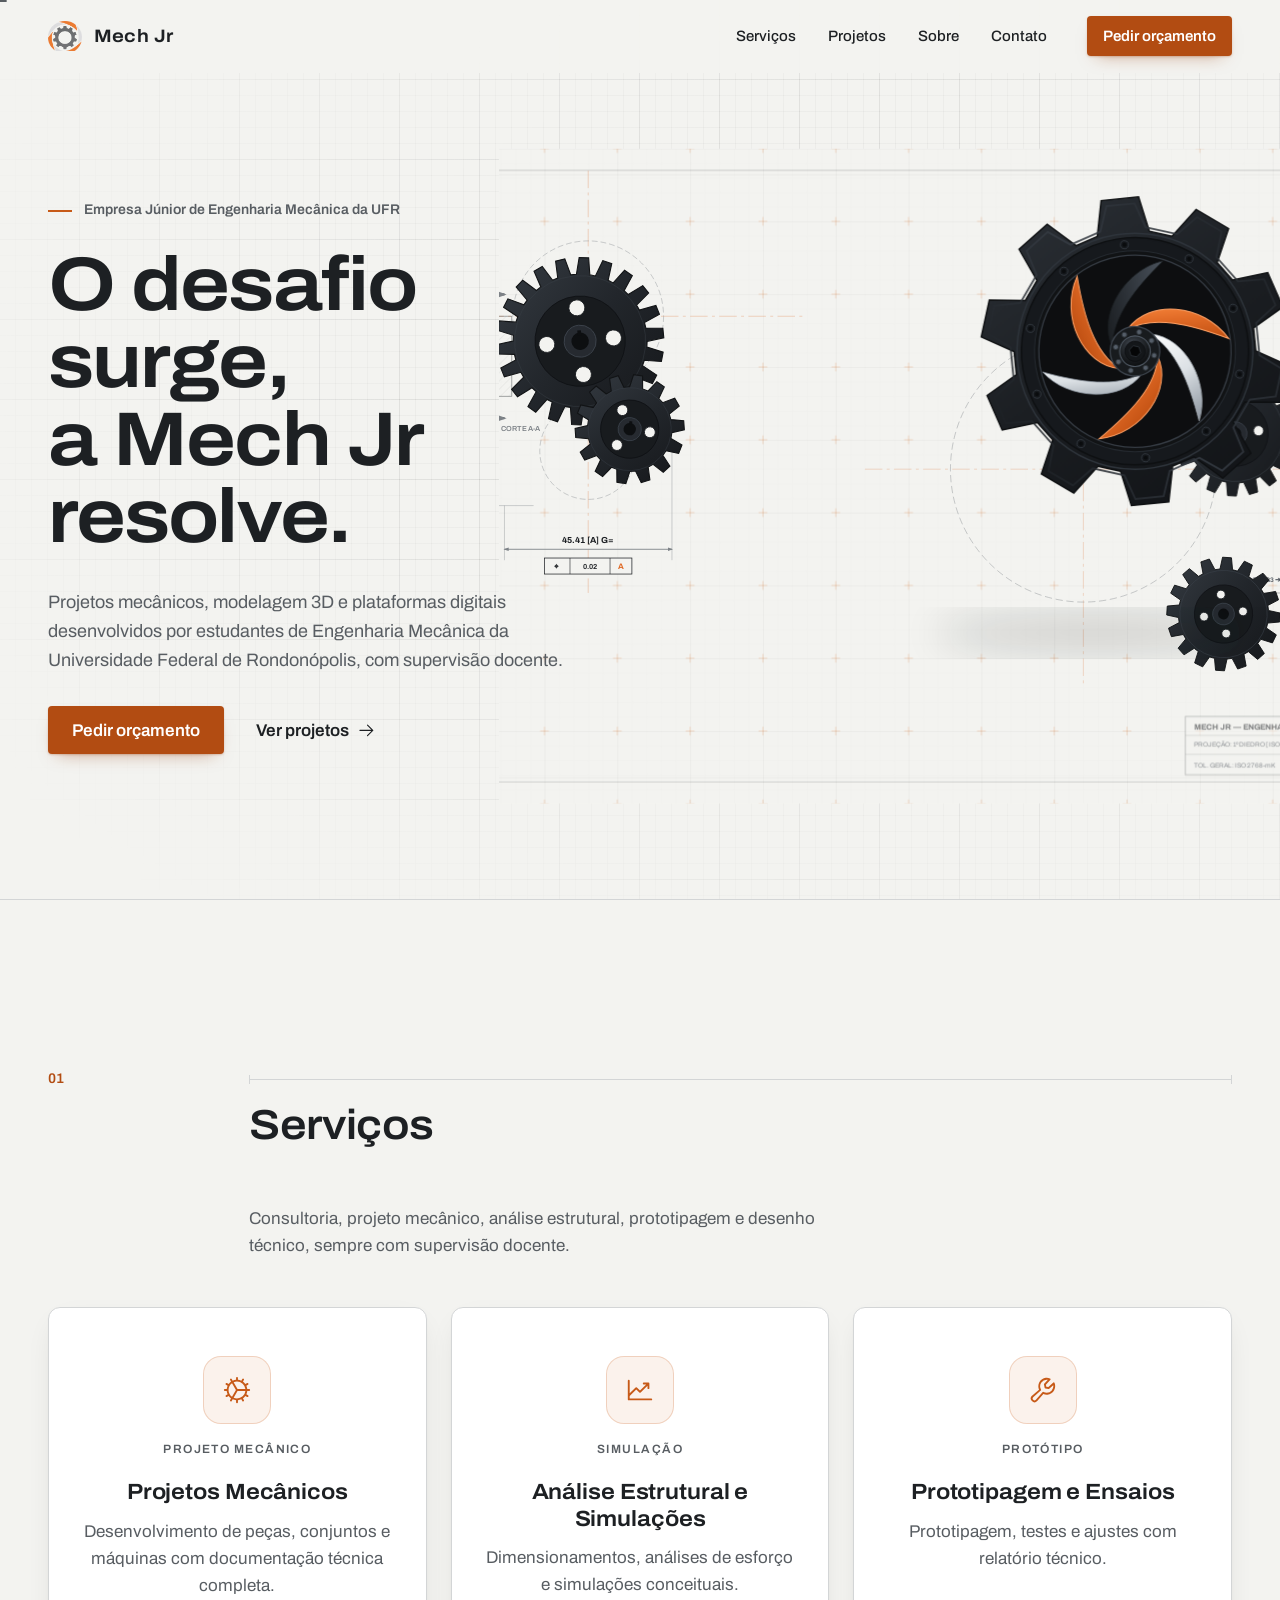
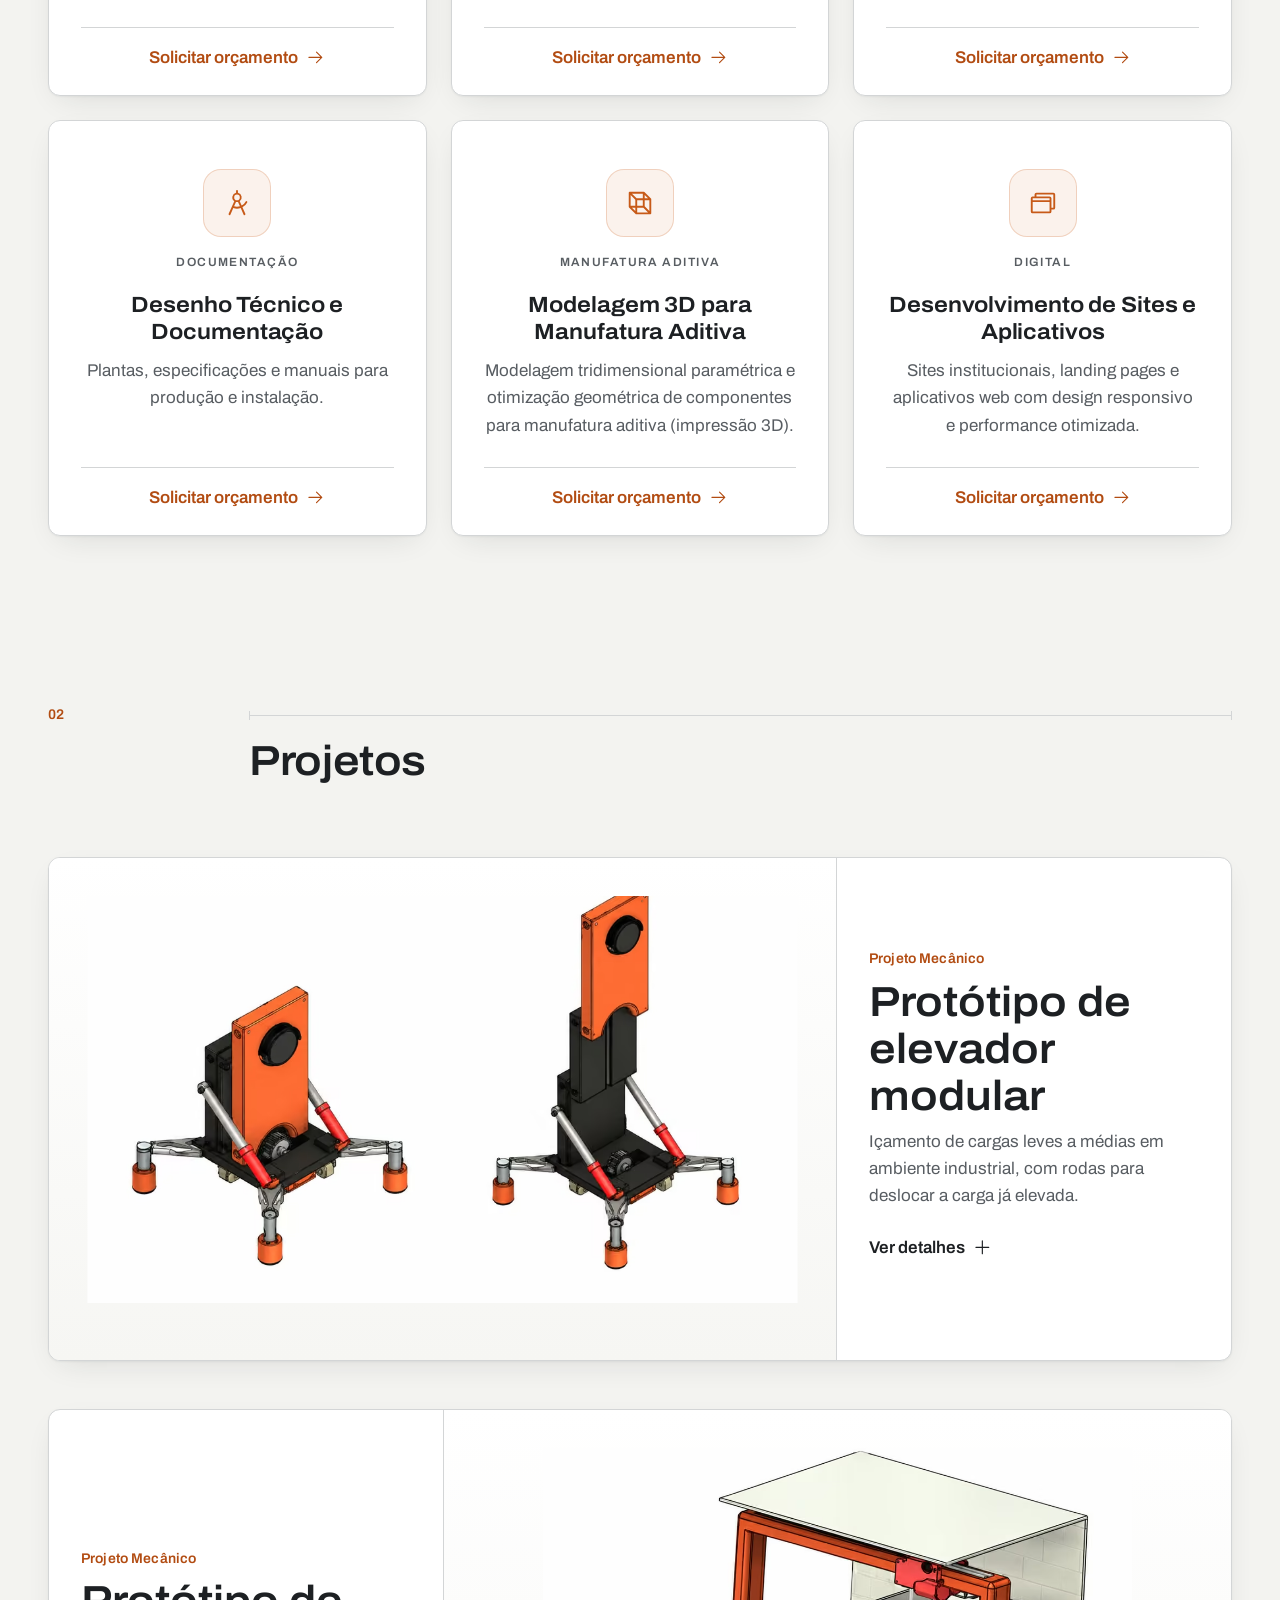
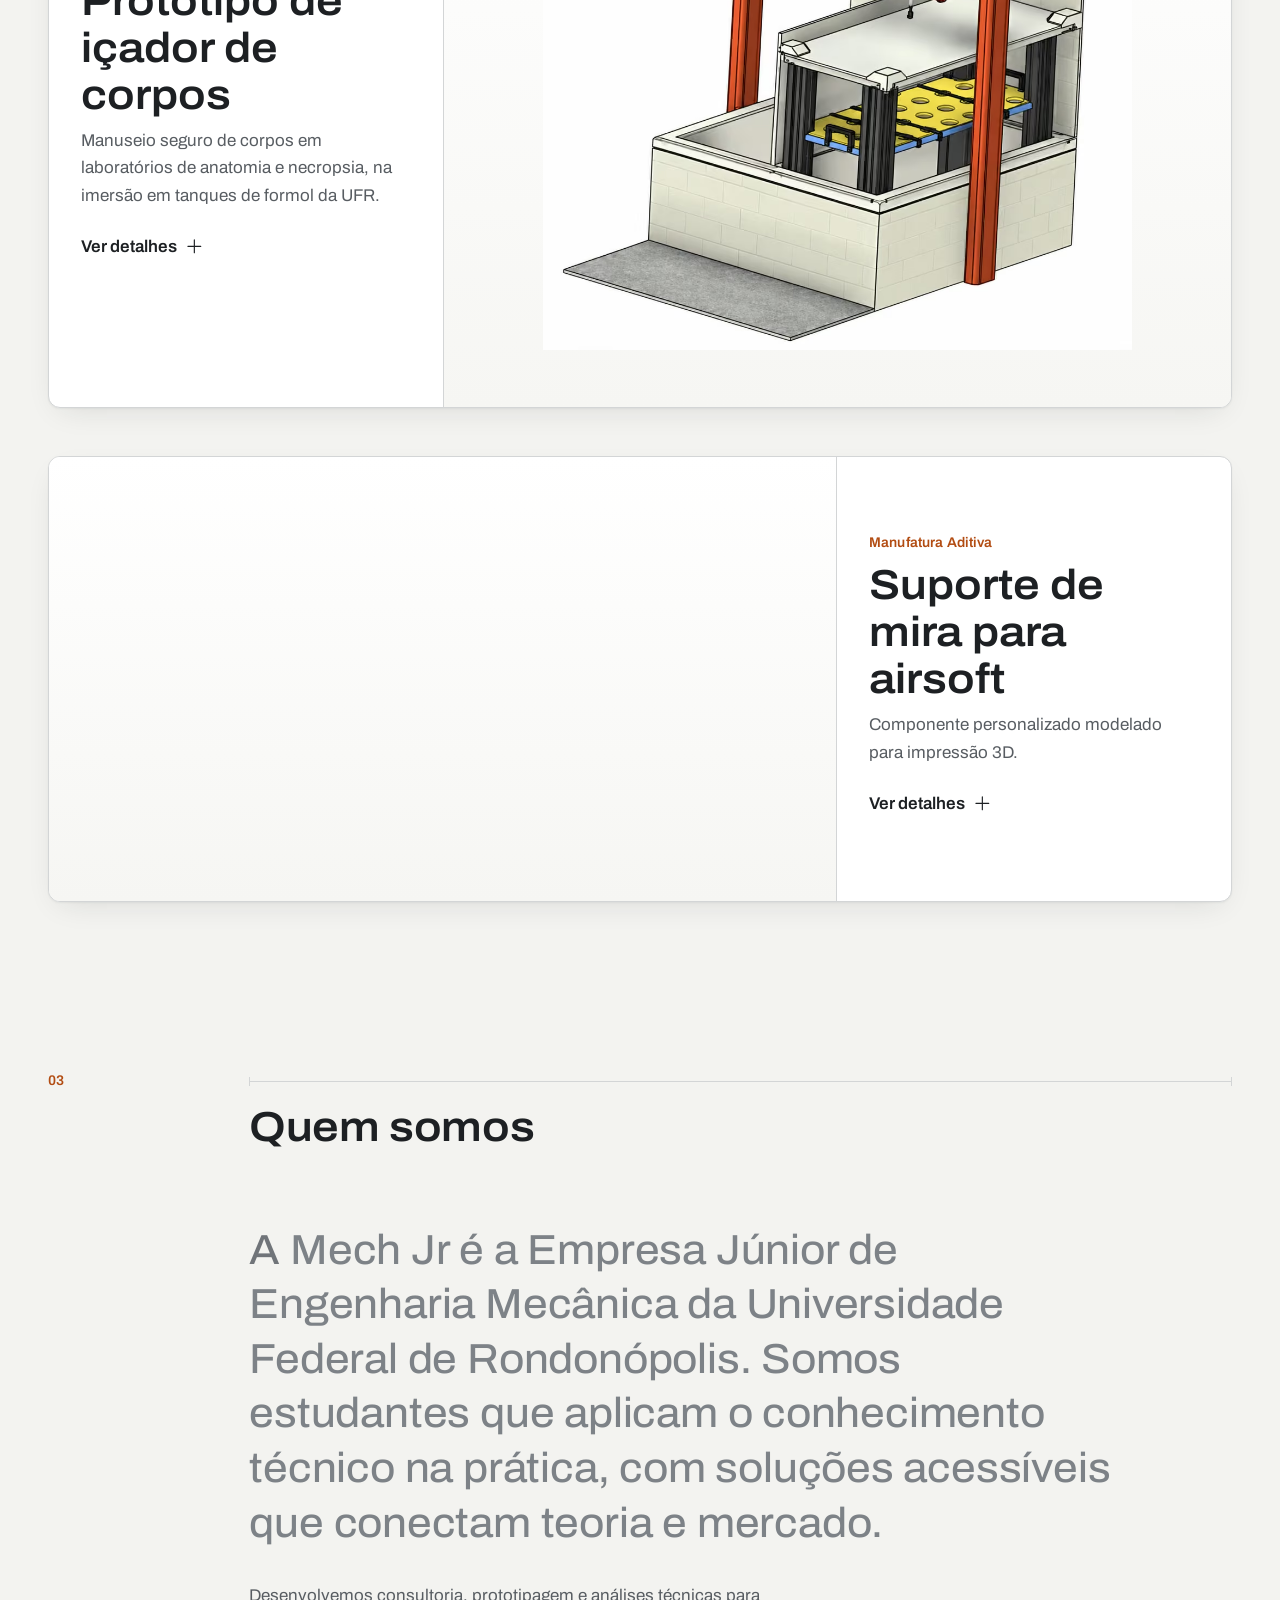
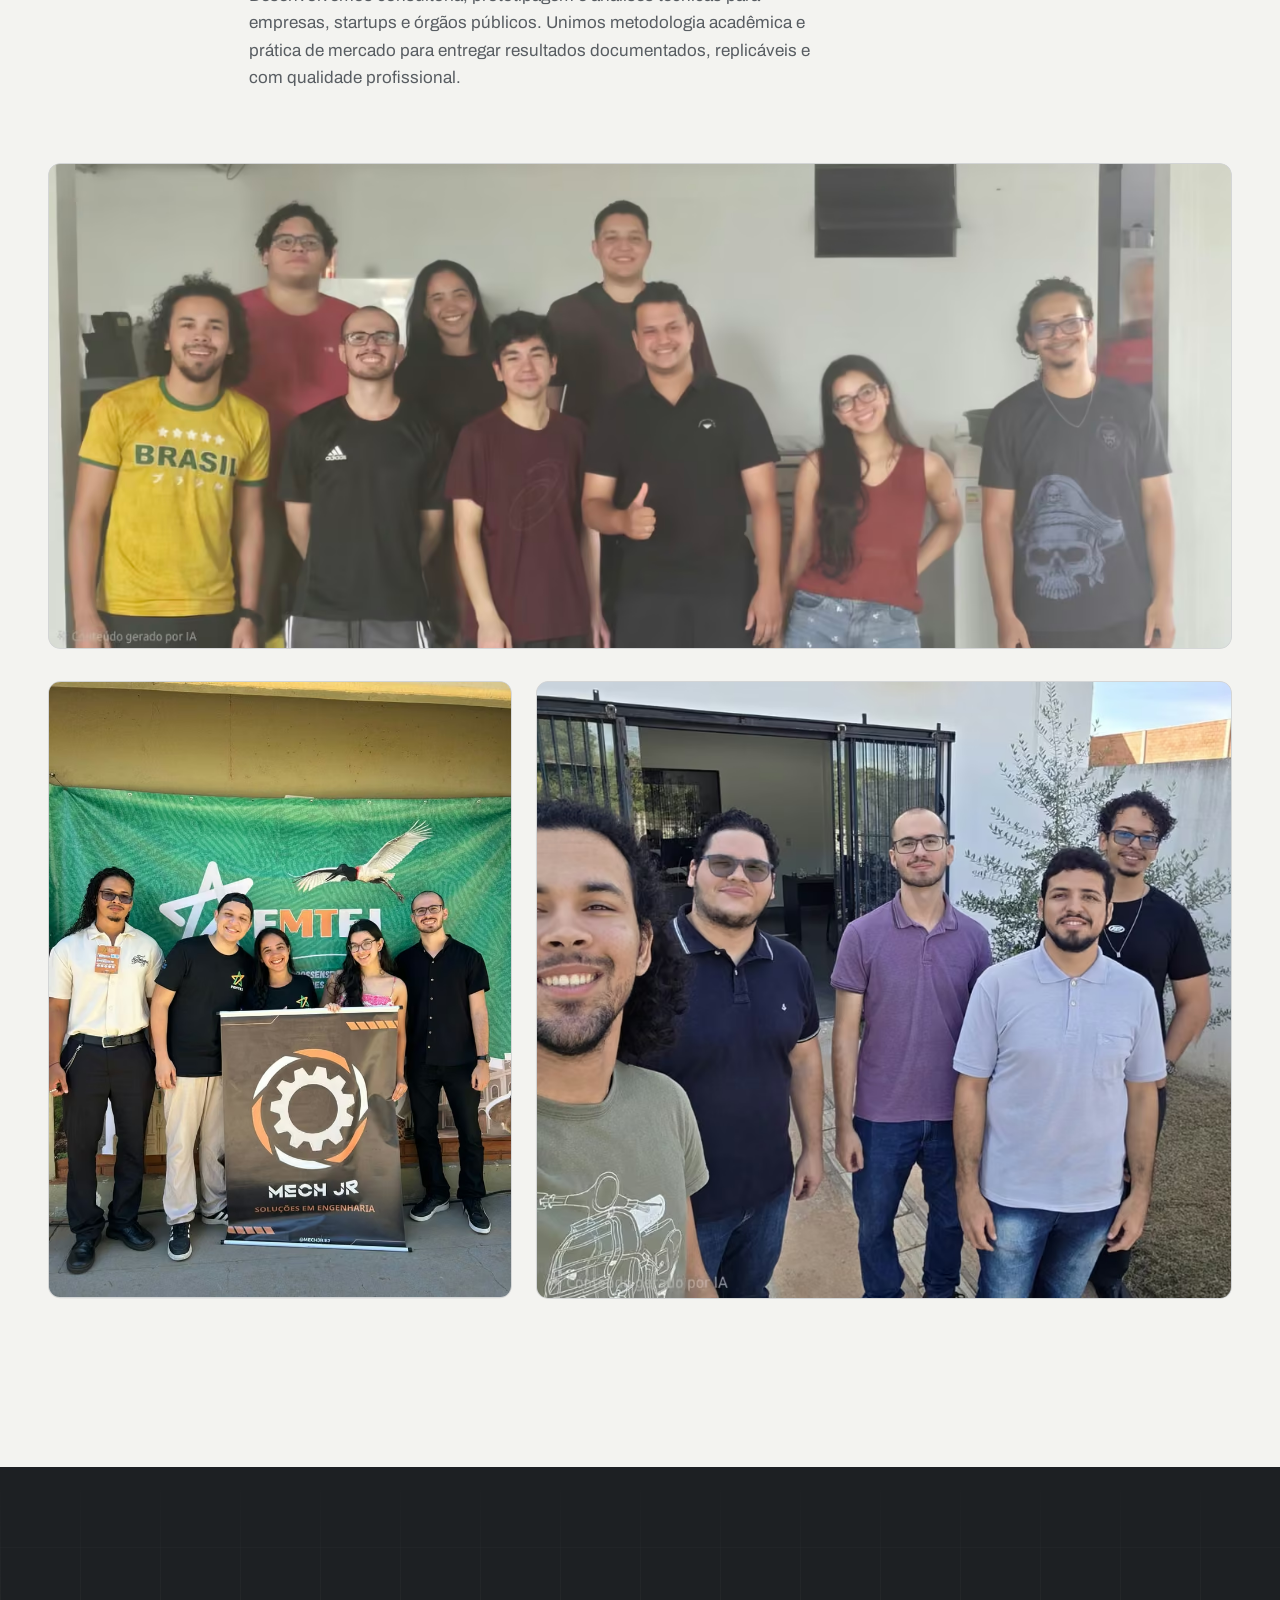
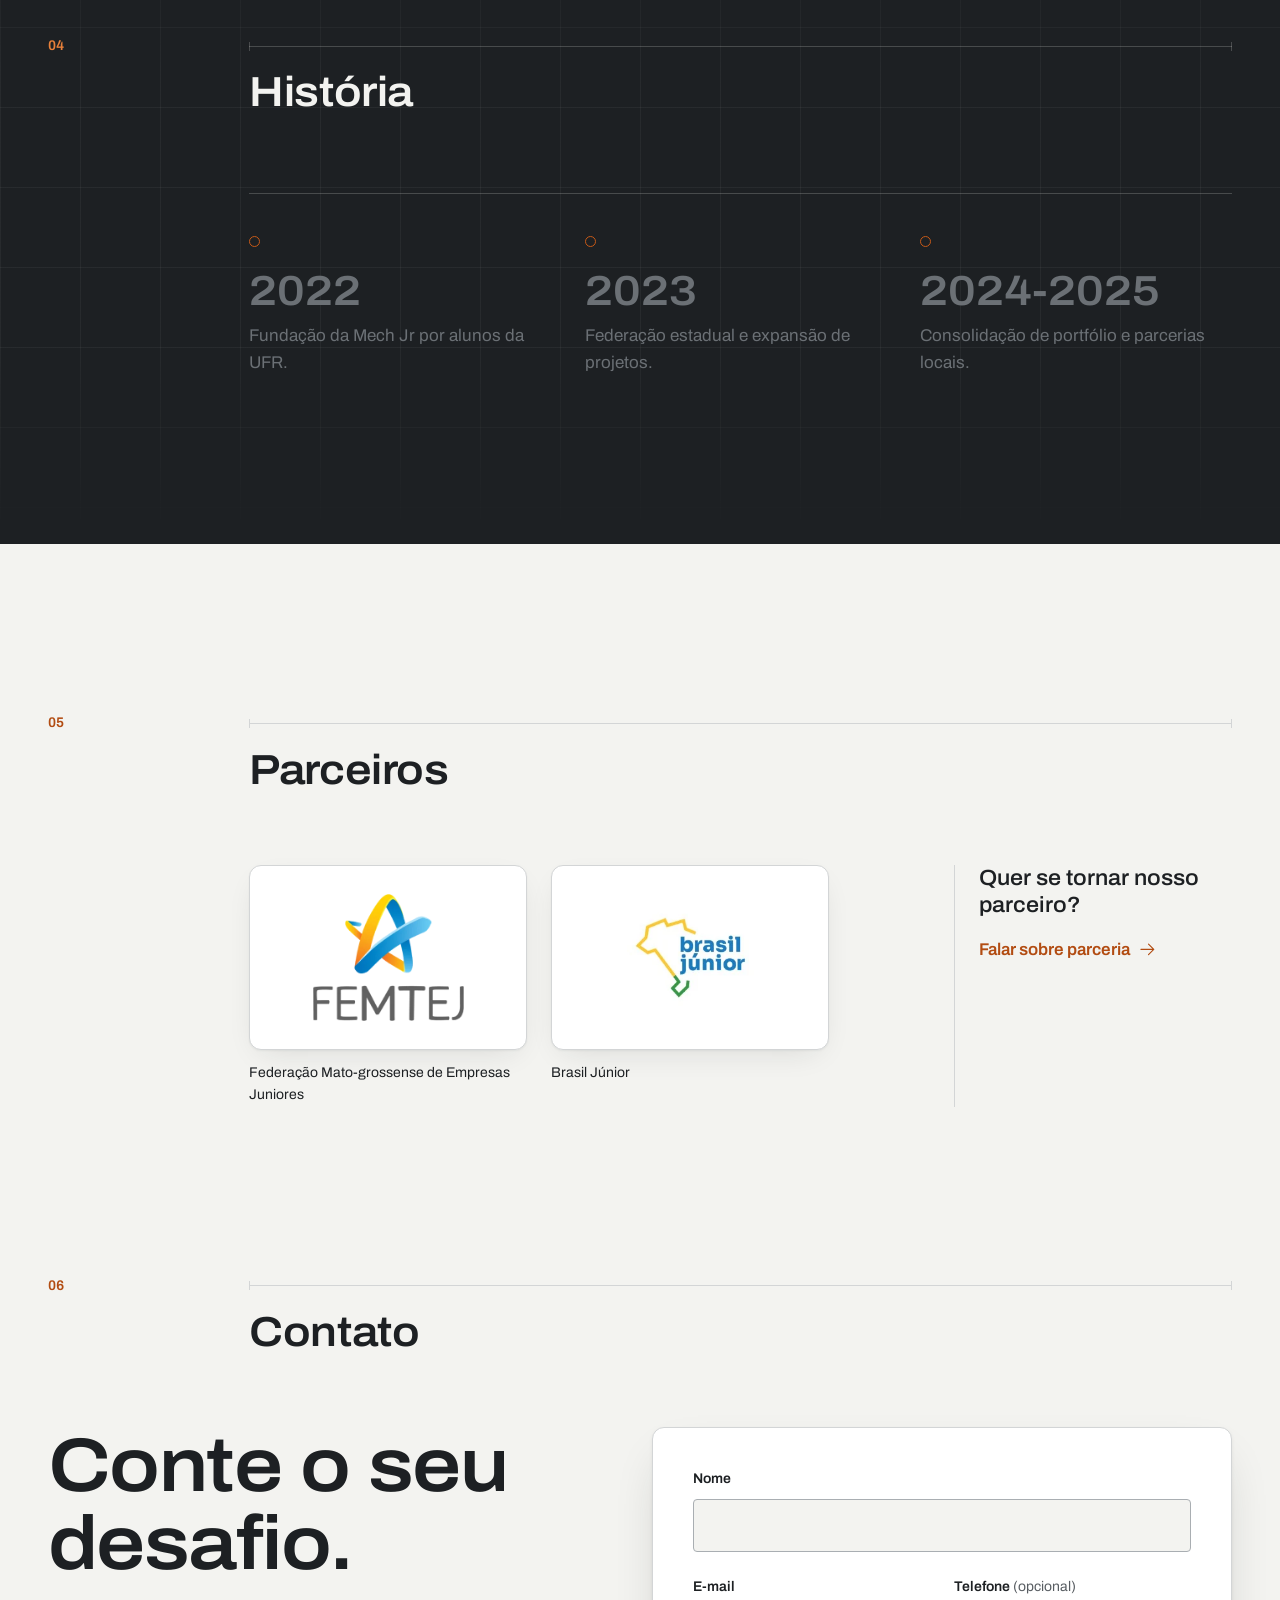
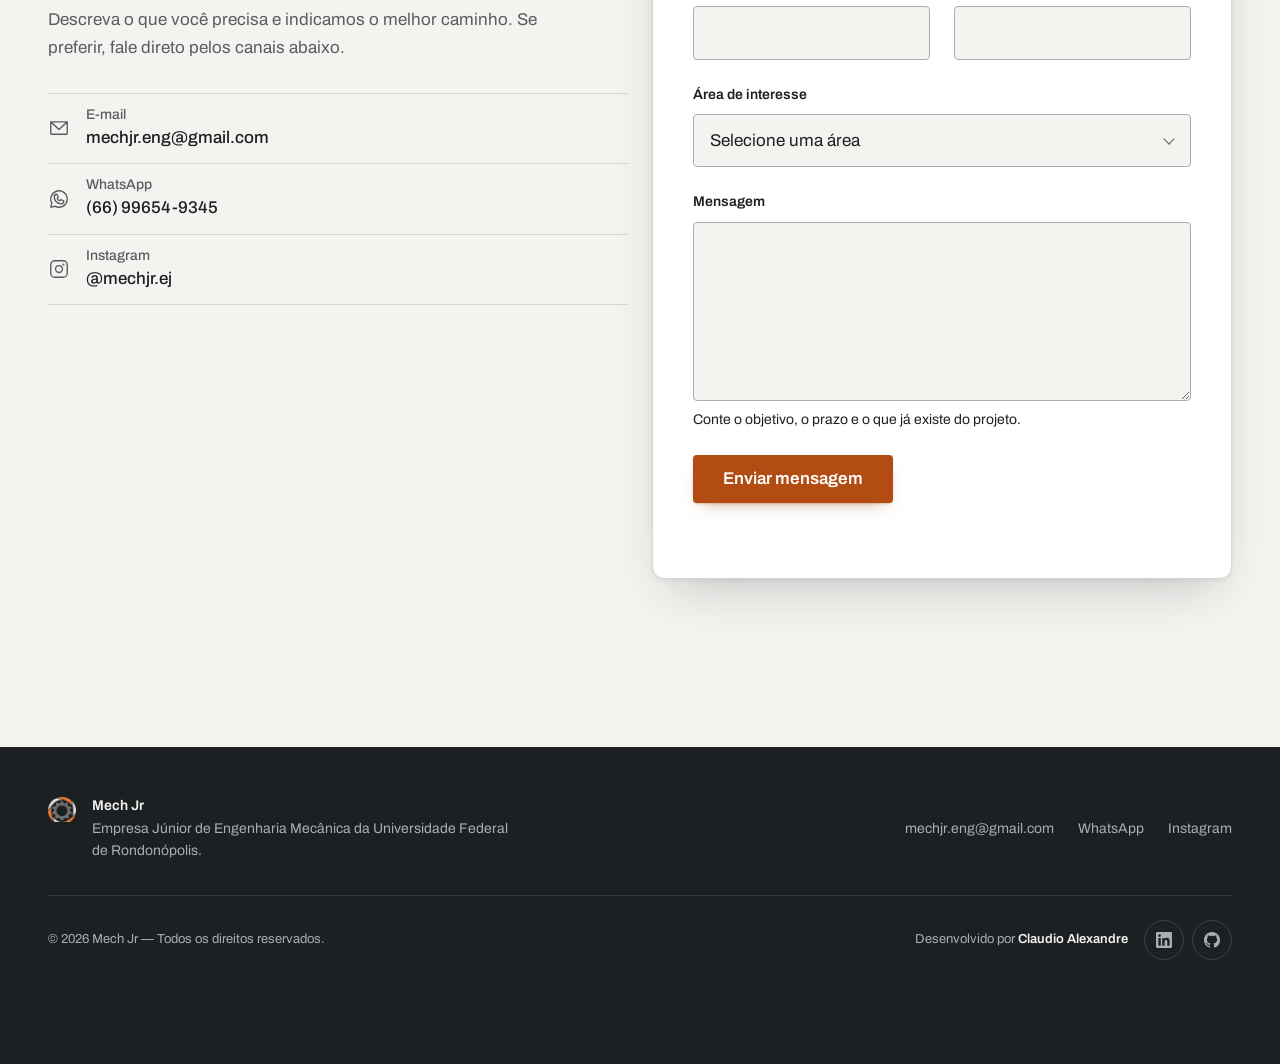
==== commit 5569b478: "feat(hero): prancha técnica vetorial SVG, cinemática GSAP e restauração do Lenis - Hero: substitui v" ====
--- a/index.html
+++ b/index.html
@@ -71,14 +71,351 @@
         </div>
       </div>
       <div class="hero__stage" aria-hidden="true">
-<svg class="hero-art hero-art--bg" data-depth="0.12" viewBox="0 0 1000 800" aria-hidden="true" focusable="false"><g><polygon class="hero-art__veil" points="882.2,586 560,772 237.8,586 237.8,214 560,28 882.2,214"/><rect class="hero-art__veil hero-art__veil--2" x="710" y="70" width="210" height="210" transform="rotate(18 815 175)"/><path class="hero-art__center" d="M90 400H1010M560 15V790"/><path class="hero-art__center" d="M932.4 185L187.6 615"/><circle class="hero-art__construct" cx="560" cy="400" r="318"/><circle class="hero-art__construct hero-art__flow" cx="560" cy="400" r="352"/><path class="hero-art__dim" d="M310 360V90M810 360V90M310 100H810"/><path class="hero-art__arrow" d="M310 100l12 -4v8zM810 100l-12 -4v8z"/><text class="hero-art__label" x="560" y="90" text-anchor="middle">Ø 500</text><path class="hero-art__dim" d="M641.6 269.4L710 150H810"/><text class="hero-art__label" x="720" y="142">R 154 · Z 10</text><path class="hero-art__dim" d="M410 659.8A300 300 0 0 1 260 400"/><text class="hero-art__label" x="286.3" y="558" text-anchor="end">60°</text><g class="hero-art__detail" transform="translate(70 120)"><path class="hero-art__part" d="M0 -14H46V-24H120V-32H170V-24H214V-14H250V14H214V24H170V32H120V24H46V14H0Z"/><path class="hero-art__center" d="M-16 0H266"/><path class="hero-art__dim" d="M0 50V60M250 50V60M0 56H250"/><path class="hero-art__arrow" d="M0 56l10 -3.5v7zM250 56l-10 -3.5v7z"/><text class="hero-art__label" x="125" y="50" text-anchor="middle">250</text><path class="hero-art__dim" d="M120 -32V-52M170 -32V-52M120 -46H170"/><text class="hero-art__label" x="145" y="-56" text-anchor="middle">Ø 64</text></g><g class="hero-art__detail" transform="translate(915 585)"><circle class="hero-art__part" r="52"/><circle class="hero-art__part" r="20"/><circle class="hero-art__construct" r="38"/><circle class="hero-art__part" cx="38" cy="0" r="5"/><circle class="hero-art__part" cx="19" cy="32.9" r="5"/><circle class="hero-art__part" cx="-19" cy="32.9" r="5"/><circle class="hero-art__part" cx="-38" cy="0" r="5"/><circle class="hero-art__part" cx="-19" cy="-32.9" r="5"/><circle class="hero-art__part" cx="19" cy="-32.9" r="5"/><path class="hero-art__center" d="M-66 0H66M0 -66V66"/><text class="hero-art__label" x="0" y="82" text-anchor="middle">6 × Ø 10</text></g><g class="hero-art__detail" transform="translate(722 712)"><path class="hero-art__frame" d="M0 0H232V64H0ZM0 30H232M124 30V64"/><text class="hero-art__label hero-art__label--strong" x="10" y="20">MECH JR · CONJUNTO 01</text><text class="hero-art__label" x="10" y="52">DES. TÉCNICO</text><text class="hero-art__label" x="134" y="52">ESC. 1:2</text></g><path class="hero-art__mark" d="M143 420H157M150 413V427"/><path class="hero-art__mark" d="M883 120H897M890 113V127"/><path class="hero-art__mark" d="M413 760H427M420 753V767"/><path class="hero-art__mark" d="M973 470H987M980 463V477"/></g></svg>
-<svg class="hero-art hero-art--mid" data-depth="0.06" viewBox="0 0 1000 800" aria-hidden="true" focusable="false"><g><circle class="hero-art__construct" cx="190" cy="640" r="72"/><g transform="translate(190 640)"><g class="hero-art__spin" data-ratio="-0.5500"><path class="hero-art__side" d="M32.6 -55.7 L41.2 -66.3 L44.7 -63.9 L48.2 -61.3 L41.2 -49.7 L43.6 -47.6 L45.9 -45.3 L56.9 -53.3 L59.8 -50.1 L62.4 -46.8 L52.6 -37.3 L54.4 -34.7 L56.1 -31.9 L68.8 -36.8 L70.7 -33 L72.4 -29 L60.5 -22.4 L61.5 -19.4 L62.4 -16.3 L76 -17.7 L76.8 -13.5 L77.4 -9.3 L64.2 -6 L64.4 -2.8 L64.5 0.4 L78 2.5 L77.7 6.8 L77.2 11.1 L63.6 10.8 L63 14 L62.2 17.1 L74.7 22.6 L73.3 26.7 L71.7 30.7 L58.6 26.9 L57.2 29.8 L55.7 32.6 L66.3 41.2 L63.9 44.7 L61.3 48.2 L49.7 41.2 L47.6 43.6 L45.3 45.9 L53.3 56.9 L50.1 59.8 L46.8 62.4 L37.3 52.6 L34.7 54.4 L31.9 56.1 L36.8 68.8 L33 70.7 L29 72.4 L22.4 60.5 L19.4 61.5 L16.3 62.4 L17.7 76 L13.5 76.8 L9.3 77.4 L6 64.2 L2.8 64.4 L-0.4 64.5 L-2.5 78 L-6.8 77.7 L-11.1 77.2 L-10.8 63.6 L-14 63 L-17.1 62.2 L-22.6 74.7 L-26.7 73.3 L-30.7 71.7 L-26.9 58.6 L-29.8 57.2 L-32.6 55.7 L-41.2 66.3 L-44.7 63.9 L-48.2 61.3 L-41.2 49.7 L-43.6 47.6 L-45.9 45.3 L-56.9 53.3 L-59.8 50.1 L-62.4 46.8 L-52.6 37.3 L-54.4 34.7 L-56.1 31.9 L-68.8 36.8 L-70.7 33 L-72.4 29 L-60.5 22.4 L-61.5 19.4 L-62.4 16.3 L-76 17.7 L-76.8 13.5 L-77.4 9.3 L-64.2 6 L-64.4 2.8 L-64.5 -0.4 L-78 -2.5 L-77.7 -6.8 L-77.2 -11.1 L-63.6 -10.8 L-63 -14 L-62.2 -17.1 L-74.7 -22.6 L-73.3 -26.7 L-71.7 -30.7 L-58.6 -26.9 L-57.2 -29.8 L-55.7 -32.6 L-66.3 -41.2 L-63.9 -44.7 L-61.3 -48.2 L-49.7 -41.2 L-47.6 -43.6 L-45.3 -45.9 L-53.3 -56.9 L-50.1 -59.8 L-46.8 -62.4 L-37.3 -52.6 L-34.7 -54.4 L-31.9 -56.1 L-36.8 -68.8 L-33 -70.7 L-29 -72.4 L-22.4 -60.5 L-19.4 -61.5 L-16.3 -62.4 L-17.7 -76 L-13.5 -76.8 L-9.3 -77.4 L-6 -64.2 L-2.8 -64.4 L0.4 -64.5 L2.5 -78 L6.8 -77.7 L11.1 -77.2 L10.8 -63.6 L14 -63 L17.1 -62.2 L22.6 -74.7 L26.7 -73.3 L30.7 -71.7 L26.9 -58.6 L29.8 -57.2Z"/><circle class="hero-art__web" r="56.1"/><circle class="hero-art__lighten" cx="37" cy="-12.7" r="10.8"/><circle class="hero-art__lighten" cx="23.5" cy="31.3" r="10.8"/><circle class="hero-art__lighten" cx="-22.4" cy="32.1" r="10.8"/><circle class="hero-art__lighten" cx="-37.4" cy="-11.4" r="10.8"/><circle class="hero-art__lighten" cx="-0.7" cy="-39.1" r="10.8"/><circle class="hero-art__hub" r="20.2"/><circle class="hero-art__bore" r="9.1"/></g></g><g transform="translate(255.4 546.6)"><g class="hero-art__spin" data-ratio="0.9429"><path class="hero-art__side" d="M-22.1 26.5 L-32.4 35.4 L-35.6 32.2 L-38.5 28.7 L-28.5 19.4 L-30.1 16.9 L-31.4 14.3 L-44.6 17.8 L-46 13.6 L-47.1 9.2 L-34.1 5.1 L-34.4 2.1 L-34.5 -0.8 L-47.9 -3.3 L-47.4 -7.7 L-46.4 -12.2 L-32.9 -10.2 L-32 -13 L-30.7 -15.7 L-41.7 -23.7 L-39.3 -27.5 L-36.6 -31.1 L-25.2 -23.5 L-23.1 -25.6 L-20.9 -27.5 L-27.3 -39.5 L-23.5 -41.9 L-19.4 -43.9 L-12.5 -32.1 L-9.8 -33.1 L-6.9 -33.8 L-7.5 -47.4 L-3 -47.9 L1.5 -48 L2.6 -34.4 L5.6 -34 L8.4 -33.5 L13.8 -46 L18.1 -44.5 L22.2 -42.6 L17.3 -29.8 L19.8 -28.3 L22.1 -26.5 L32.4 -35.4 L35.6 -32.2 L38.5 -28.7 L28.5 -19.4 L30.1 -16.9 L31.4 -14.3 L44.6 -17.8 L46 -13.6 L47.1 -9.2 L34.1 -5.1 L34.4 -2.1 L34.5 0.8 L47.9 3.3 L47.4 7.7 L46.4 12.2 L32.9 10.2 L32 13 L30.7 15.7 L41.7 23.7 L39.3 27.5 L36.6 31.1 L25.2 23.5 L23.1 25.6 L20.9 27.5 L27.3 39.5 L23.5 41.9 L19.4 43.9 L12.5 32.1 L9.8 33.1 L6.9 33.8 L7.5 47.4 L3 47.9 L-1.5 48 L-2.6 34.4 L-5.6 34 L-8.4 33.5 L-13.8 46 L-18.1 44.5 L-22.2 42.6 L-17.3 29.8 L-19.8 28.3Z"/><circle class="hero-art__web" r="26.1"/><circle class="hero-art__lighten" cx="-19.8" cy="2.1" r="4.3"/><circle class="hero-art__lighten" cx="-8.2" cy="-18.2" r="4.3"/><circle class="hero-art__lighten" cx="14.8" cy="-13.4" r="4.3"/><circle class="hero-art__lighten" cx="17.3" cy="9.9" r="4.3"/><circle class="hero-art__lighten" cx="-4.1" cy="19.5" r="4.3"/><circle class="hero-art__hub" r="11.8"/><circle class="hero-art__bore" r="5.3"/></g></g><g transform="translate(207.4 463.5)"><g class="hero-art__spin" data-ratio="-0.7333"><path class="hero-art__side" d="M20.5 41.7 L24.6 54.7 L20.5 56.4 L16.3 57.7 L11.1 45.2 L8.1 45.8 L5 46.2 L4.4 59.8 L0 60 L-4.4 59.8 L-5 46.2 L-8.1 45.8 L-11.1 45.2 L-16.3 57.7 L-20.5 56.4 L-24.6 54.7 L-20.5 41.7 L-23.2 40.3 L-25.9 38.6 L-35.1 48.7 L-38.6 46 L-41.8 43 L-33.6 32.2 L-35.6 29.9 L-37.5 27.5 L-49.6 33.7 L-52 30 L-54 26.1 L-42.5 18.8 L-43.7 15.9 L-44.7 13 L-58.2 14.7 L-59.1 10.4 L-59.7 6.1 L-46.4 3.1 L-46.5 0 L-46.4 -3.1 L-59.7 -6.1 L-59.1 -10.4 L-58.2 -14.7 L-44.7 -13 L-43.7 -15.9 L-42.5 -18.8 L-54 -26.1 L-52 -30 L-49.6 -33.7 L-37.5 -27.5 L-35.6 -29.9 L-33.6 -32.2 L-41.8 -43 L-38.6 -46 L-35.1 -48.7 L-25.9 -38.6 L-23.3 -40.3 L-20.5 -41.7 L-24.6 -54.7 L-20.5 -56.4 L-16.3 -57.7 L-11.1 -45.2 L-8.1 -45.8 L-5 -46.2 L-4.4 -59.8 L-0 -60 L4.4 -59.8 L5 -46.2 L8.1 -45.8 L11.1 -45.2 L16.3 -57.7 L20.5 -56.4 L24.6 -54.7 L20.5 -41.7 L23.3 -40.3 L25.9 -38.6 L35.1 -48.7 L38.6 -46 L41.8 -43 L33.6 -32.2 L35.6 -29.9 L37.5 -27.5 L49.6 -33.7 L52 -30 L54 -26.1 L42.5 -18.8 L43.7 -15.9 L44.7 -13 L58.2 -14.7 L59.1 -10.4 L59.7 -6.1 L46.4 -3.1 L46.5 -0 L46.4 3.1 L59.7 6.1 L59.1 10.4 L58.2 14.7 L44.7 13 L43.7 15.9 L42.5 18.8 L54 26.1 L52 30 L49.6 33.7 L37.5 27.5 L35.6 29.9 L33.6 32.2 L41.8 43 L38.6 46 L35.1 48.7 L25.9 38.6 L23.2 40.3Z"/><circle class="hero-art__web" r="38.1"/><circle class="hero-art__lighten" cx="-7.6" cy="26.5" r="6.9"/><circle class="hero-art__lighten" cx="-27.6" cy="1" r="6.9"/><circle class="hero-art__lighten" cx="-9.4" cy="-25.9" r="6.9"/><circle class="hero-art__lighten" cx="21.8" cy="-17" r="6.9"/><circle class="hero-art__lighten" cx="22.9" cy="15.4" r="6.9"/><circle class="hero-art__hub" r="15.1"/><circle class="hero-art__bore" r="6.8"/></g></g><circle class="hero-art__dot" cx="255.4" cy="546.6" r="4"/><g transform="translate(870 170)"><g class="hero-art__spin" data-ratio="0.7000"><path class="hero-art__side hero-art__side--light" d="M-33.9 -8.7 L-42.2 -12.3 L-41.3 -15 L-40.3 -17.7 L-31.6 -15.1 L-30.6 -17 L-29.5 -18.8 L-36.4 -24.7 L-34.7 -27.1 L-32.8 -29.3 L-25.4 -24.1 L-23.9 -25.6 L-22.3 -27 L-27 -34.8 L-24.6 -36.5 L-22.1 -38 L-16.7 -30.8 L-14.8 -31.7 L-12.9 -32.5 L-14.9 -41.4 L-12.1 -42.3 L-9.3 -43 L-6.3 -34.4 L-4.3 -34.7 L-2.2 -34.9 L-1.4 -44 L1.5 -44 L4.4 -43.8 L4.6 -34.7 L6.7 -34.4 L8.7 -33.9 L12.3 -42.2 L15 -41.3 L17.7 -40.3 L15.1 -31.6 L17 -30.6 L18.8 -29.5 L24.7 -36.4 L27.1 -34.7 L29.3 -32.8 L24.1 -25.4 L25.6 -23.9 L27 -22.3 L34.8 -27 L36.5 -24.6 L38 -22.1 L30.8 -16.7 L31.7 -14.8 L32.5 -12.9 L41.4 -14.9 L42.3 -12.1 L43 -9.3 L34.4 -6.3 L34.7 -4.3 L34.9 -2.2 L44 -1.4 L44 1.5 L43.8 4.4 L34.7 4.6 L34.4 6.7 L33.9 8.7 L42.2 12.3 L41.3 15 L40.3 17.7 L31.6 15.1 L30.6 17 L29.5 18.8 L36.4 24.7 L34.7 27.1 L32.8 29.3 L25.4 24.1 L23.9 25.6 L22.3 27 L27 34.8 L24.6 36.5 L22.1 38 L16.7 30.8 L14.8 31.7 L12.9 32.5 L14.9 41.4 L12.1 42.3 L9.3 43 L6.3 34.4 L4.3 34.7 L2.2 34.9 L1.4 44 L-1.5 44 L-4.4 43.8 L-4.6 34.7 L-6.7 34.4 L-8.7 33.9 L-12.3 42.2 L-15 41.3 L-17.7 40.3 L-15.1 31.6 L-17 30.6 L-18.8 29.5 L-24.7 36.4 L-27.1 34.7 L-29.3 32.8 L-24.1 25.4 L-25.6 23.9 L-27 22.3 L-34.8 27 L-36.5 24.6 L-38 22.1 L-30.8 16.7 L-31.7 14.8 L-32.5 12.9 L-41.4 14.9 L-42.3 12.1 L-43 9.3 L-34.4 6.3 L-34.7 4.3 L-34.9 2.2 L-44 1.4 L-44 -1.5 L-43.8 -4.4 L-34.7 -4.6 L-34.4 -6.7Z"/><circle class="hero-art__web" r="29.4"/><circle class="hero-art__lighten" cx="-11.9" cy="-17.7" r="5.5"/><circle class="hero-art__lighten" cx="17.7" cy="-11.9" r="5.5"/><circle class="hero-art__lighten" cx="11.9" cy="17.7" r="5.5"/><circle class="hero-art__lighten" cx="-17.7" cy="11.9" r="5.5"/><circle class="hero-art__hub" r="11.2"/><circle class="hero-art__bore" r="5"/></g></g><g transform="translate(809.9 148.1)"><g class="hero-art__spin" data-ratio="-1.1667"><path class="hero-art__side hero-art__side--light" d="M17.1 8.2 L24.6 13.4 L22.9 16.1 L21 18.5 L13.6 13.3 L12.2 14.6 L10.7 15.7 L14.5 23.9 L11.8 25.4 L9 26.5 L5.1 18.3 L3.3 18.7 L1.4 18.9 L0.6 28 L-2.4 27.9 L-5.5 27.5 L-4.7 18.4 L-6.5 17.9 L-8.2 17.1 L-13.4 24.6 L-16.1 22.9 L-18.5 21 L-13.3 13.6 L-14.6 12.2 L-15.7 10.7 L-23.9 14.5 L-25.4 11.8 L-26.5 9 L-18.3 5.1 L-18.7 3.3 L-18.9 1.4 L-28 0.6 L-27.9 -2.4 L-27.5 -5.5 L-18.4 -4.7 L-17.9 -6.5 L-17.1 -8.2 L-24.6 -13.4 L-22.9 -16.1 L-21 -18.5 L-13.6 -13.3 L-12.2 -14.6 L-10.7 -15.7 L-14.5 -23.9 L-11.8 -25.4 L-9 -26.5 L-5.1 -18.3 L-3.3 -18.7 L-1.4 -18.9 L-0.6 -28 L2.4 -27.9 L5.5 -27.5 L4.7 -18.4 L6.5 -17.9 L8.2 -17.1 L13.4 -24.6 L16.1 -22.9 L18.5 -21 L13.3 -13.6 L14.6 -12.2 L15.7 -10.7 L23.9 -14.5 L25.4 -11.8 L26.5 -9 L18.3 -5.1 L18.7 -3.3 L18.9 -1.4 L28 -0.6 L27.9 2.4 L27.5 5.5 L18.4 4.7 L17.9 6.5Z"/><circle class="hero-art__hub" r="7"/><circle class="hero-art__bore" r="3.1"/></g></g><path class="hero-art__dim" d="M832.4 156.3L862.4 206.3H932.4"/><text class="hero-art__label" x="866.4" y="200.3">i = 1,67</text><circle class="hero-art__dot hero-art__dot--2" cx="832.4" cy="156.3" r="3.5"/></g></svg>
-<div class="hero-mech"><svg class="hero-mech__part hero-mech__ring" viewBox="-320 -320 640 640" aria-hidden="true" focusable="false"><circle class="hero-art__ring-line" r="300"/><path class="hero-art__ticks" d="M282 0L297 0M280.9 24.6L288.9 25.3M277.7 49L285.6 50.4M272.4 73L280.1 75.1M265 96.4L272.5 99.2M255.6 119.2L262.8 122.6M244.2 141L257.2 148.5M231 161.7L237.6 166.3M216 181.3L222.2 186.4M199.4 199.4L205.1 205.1M181.3 216L186.4 222.2M161.7 231L166.3 237.6M141 244.2L148.5 257.2M119.2 255.6L122.6 262.8M96.4 265L99.2 272.5M73 272.4L75.1 280.1M49 277.7L50.4 285.6M24.6 280.9L25.3 288.9M0 282L0 297M-24.6 280.9L-25.3 288.9M-49 277.7L-50.4 285.6M-73 272.4L-75.1 280.1M-96.4 265L-99.2 272.5M-119.2 255.6L-122.6 262.8M-141 244.2L-148.5 257.2M-161.7 231L-166.3 237.6M-181.3 216L-186.4 222.2M-199.4 199.4L-205.1 205.1M-216 181.3L-222.2 186.4M-231 161.7L-237.6 166.3M-244.2 141L-257.2 148.5M-255.6 119.2L-262.8 122.6M-265 96.4L-272.5 99.2M-272.4 73L-280.1 75.1M-277.7 49L-285.6 50.4M-280.9 24.6L-288.9 25.3M-282 0L-297 0M-280.9 -24.6L-288.9 -25.3M-277.7 -49L-285.6 -50.4M-272.4 -73L-280.1 -75.1M-265 -96.4L-272.5 -99.2M-255.6 -119.2L-262.8 -122.6M-244.2 -141L-257.2 -148.5M-231 -161.7L-237.6 -166.3M-216 -181.3L-222.2 -186.4M-199.4 -199.4L-205.1 -205.1M-181.3 -216L-186.4 -222.2M-161.7 -231L-166.3 -237.6M-141 -244.2L-148.5 -257.2M-119.2 -255.6L-122.6 -262.8M-96.4 -265L-99.2 -272.5M-73 -272.4L-75.1 -280.1M-49 -277.7L-50.4 -285.6M-24.6 -280.9L-25.3 -288.9M-0 -282L-0 -297M24.6 -280.9L25.3 -288.9M49 -277.7L50.4 -285.6M73 -272.4L75.1 -280.1M96.4 -265L99.2 -272.5M119.2 -255.6L122.6 -262.8M141 -244.2L148.5 -257.2M161.7 -231L166.3 -237.6M181.3 -216L186.4 -222.2M199.4 -199.4L205.1 -205.1M216 -181.3L222.2 -186.4M231 -161.7L237.6 -166.3M244.2 -141L257.2 -148.5M255.6 -119.2L262.8 -122.6M265 -96.4L272.5 -99.2M272.4 -73L280.1 -75.1M277.7 -49L285.6 -50.4M280.9 -24.6L288.9 -25.3"/><circle class="hero-art__dot" cx="0" cy="-300" r="4"/></svg><svg class="hero-mech__part hero-mech__plate" viewBox="-320 -320 640 640" aria-hidden="true" focusable="false"><defs><radialGradient id="hm-plate" cx="42%" cy="36%" r="70%"><stop offset="0" stop-color="#363A3E"/><stop offset=".55" stop-color="#24272A"/><stop offset="1" stop-color="#17191B"/></radialGradient><filter id="hm-shadow" x="-30%" y="-30%" width="160%" height="170%"><feOffset dy="26"/><feGaussianBlur stdDeviation="26"/></filter><filter id="hm-blur" x="-20%" y="-20%" width="140%" height="140%"><feGaussianBlur stdDeviation="5"/></filter></defs><circle r="252" fill="#1E2022" filter="url(#hm-shadow)" opacity=".55"/><circle r="252" fill="url(#hm-plate)"/><circle class="hero-art__rim" r="246"/><circle class="hero-art__rim hero-art__rim--in" r="156"/><circle r="206" fill="none" stroke="#000" stroke-width="62" opacity=".35" filter="url(#hm-blur)"/><circle r="136" fill="#000" opacity=".45" filter="url(#hm-blur)"/></svg><svg class="hero-mech__part hero-mech__blades" viewBox="-320 -320 640 640" aria-hidden="true" focusable="false"><defs><linearGradient id="hm-or" x1="0" y1="0" x2="1" y2="1"><stop offset="0" stop-color="#EF7E3B"/><stop offset="1" stop-color="#C4551A"/></linearGradient><linearGradient id="hm-wh" x1="0" y1="0" x2="1" y2="1"><stop offset="0" stop-color="#FFFFFF"/><stop offset="1" stop-color="#D3D5D6"/></linearGradient><filter id="hm-edge" x="-10%" y="-10%" width="120%" height="120%"><feDropShadow dx="0" dy="0" stdDeviation="2.5" flood-color="#000" flood-opacity=".55"/></filter></defs><g filter="url(#hm-edge)"><path fill="url(#hm-or)" d="M0 -236 L6.4 -235.9 L12.8 -235.7 L19.2 -235.2 L25.6 -234.6 L31.9 -233.8 L38.3 -232.9 L44.6 -231.8 L50.9 -230.5 L57.1 -229 L63.3 -227.4 L69.4 -225.6 L75.5 -223.6 L81.6 -221.5 L87.6 -219.2 L93.5 -216.7 L99.3 -214.1 L105.1 -211.3 L110.8 -208.4 L116.4 -205.3 L121.9 -202.1 L127.4 -198.7 L132.7 -195.1 L138 -191.5 L143.1 -187.6 L148.2 -183.7 L153.1 -179.6 L157.9 -175.4 L162.6 -171 L167.2 -166.6 L171.7 -162 L176 -157.2 L180.2 -152.4 L184.3 -147.5 L188.2 -142.4 L192 -137.2 L195.7 -132 L195.7 -132 L191.7 -136 L187.4 -139.8 L183 -143.4 L178.5 -146.9 L173.9 -150.2 L169.3 -153.3 L164.5 -156.2 L159.7 -159 L154.8 -161.7 L149.8 -164.1 L144.8 -166.5 L139.8 -168.6 L134.8 -170.6 L129.7 -172.4 L124.6 -174.1 L119.4 -175.6 L114.3 -177 L109.2 -178.2 L104 -179.2 L98.9 -180.1 L93.8 -180.8 L88.7 -181.4 L83.6 -181.9 L78.6 -182.1 L73.5 -182.3 L68.5 -182.3 L63.6 -182.1 L58.7 -181.8 L53.8 -181.4 L49 -180.8 L44.3 -180.1 L39.6 -179.3 L34.9 -178.3 L30.4 -177.2 L25.9 -176 L21.4 -174.7Z"/><path fill="url(#hm-wh)" d="M204.4 -118 L207.5 -112.4 L210.5 -106.7 L213.3 -101 L216 -95.2 L218.5 -89.3 L220.8 -83.3 L223 -77.3 L225 -71.2 L226.9 -65.1 L228.5 -58.9 L230.1 -52.6 L231.4 -46.4 L232.6 -40.1 L233.6 -33.8 L234.4 -27.4 L235.1 -21 L235.5 -14.6 L235.9 -8.2 L236 -1.8 L236 4.6 L235.7 11 L235.4 17.4 L234.8 23.8 L234.1 30.1 L233.2 36.5 L232.1 42.8 L230.8 49.1 L229.4 55.3 L227.8 61.5 L226.1 67.7 L224.2 73.8 L222.1 79.9 L219.8 85.9 L217.4 91.8 L214.8 97.7 L212.1 103.5 L212.1 103.5 L213.6 98 L214.8 92.4 L215.7 86.8 L216.5 81.2 L217 75.6 L217.4 69.9 L217.6 64.3 L217.6 58.7 L217.4 53.2 L217.1 47.7 L216.6 42.2 L215.9 36.8 L215.1 31.4 L214.2 26.1 L213.1 20.8 L211.8 15.6 L210.4 10.5 L208.9 5.5 L207.2 0.5 L205.4 -4.4 L203.5 -9.2 L201.5 -13.9 L199.3 -18.5 L197 -23 L194.6 -27.4 L192.1 -31.8 L189.5 -36 L186.8 -40.1 L184 -44.1 L181.1 -48 L178.1 -51.7 L175 -55.4 L171.9 -58.9 L168.7 -62.3 L165.4 -65.6 L162 -68.8Z"/><path fill="url(#hm-or)" d="M204.4 118 L201.1 123.5 L197.7 128.9 L194.1 134.2 L190.4 139.5 L186.5 144.6 L182.5 149.6 L178.4 154.5 L174.2 159.3 L169.8 163.9 L165.3 168.5 L160.6 172.9 L155.9 177.2 L151 181.4 L146 185.4 L140.9 189.3 L135.7 193.1 L130.4 196.7 L125.1 200.1 L119.6 203.5 L114 206.6 L108.4 209.7 L102.6 212.5 L96.8 215.2 L90.9 217.8 L85 220.2 L79 222.4 L72.9 224.4 L66.8 226.3 L60.6 228.1 L54.4 229.6 L48.2 231 L41.9 232.3 L35.6 233.3 L29.2 234.2 L22.8 234.9 L16.5 235.4 L16.5 235.4 L22 234 L27.4 232.2 L32.7 230.2 L37.9 228.1 L43.1 225.7 L48.1 223.2 L53.1 220.6 L57.9 217.8 L62.6 214.9 L67.2 211.8 L71.7 208.7 L76.1 205.4 L80.4 202 L84.5 198.5 L88.5 194.9 L92.4 191.3 L96.1 187.5 L99.7 183.6 L103.2 179.7 L106.5 175.7 L109.7 171.7 L112.8 167.5 L115.7 163.3 L118.5 159.1 L121.1 154.8 L123.6 150.5 L125.9 146.1 L128.1 141.7 L130.2 137.3 L132.1 132.9 L133.9 128.4 L135.5 123.9 L137 119.4 L138.3 114.9 L139.5 110.4 L140.6 105.9Z"/><path fill="url(#hm-wh)" d="M0 236 L-6.4 235.9 L-12.8 235.7 L-19.2 235.2 L-25.6 234.6 L-31.9 233.8 L-38.3 232.9 L-44.6 231.8 L-50.9 230.5 L-57.1 229 L-63.3 227.4 L-69.4 225.6 L-75.5 223.6 L-81.6 221.5 L-87.6 219.2 L-93.5 216.7 L-99.3 214.1 L-105.1 211.3 L-110.8 208.4 L-116.4 205.3 L-121.9 202.1 L-127.4 198.7 L-132.7 195.1 L-138 191.5 L-143.1 187.6 L-148.2 183.7 L-153.1 179.6 L-157.9 175.4 L-162.6 171 L-167.2 166.6 L-171.7 162 L-176 157.2 L-180.2 152.4 L-184.3 147.5 L-188.2 142.4 L-192 137.2 L-195.7 132 L-195.7 132 L-191.7 136 L-187.4 139.8 L-183 143.4 L-178.5 146.9 L-173.9 150.2 L-169.3 153.3 L-164.5 156.2 L-159.7 159 L-154.8 161.7 L-149.8 164.1 L-144.8 166.5 L-139.8 168.6 L-134.8 170.6 L-129.7 172.4 L-124.6 174.1 L-119.4 175.6 L-114.3 177 L-109.2 178.2 L-104 179.2 L-98.9 180.1 L-93.8 180.8 L-88.7 181.4 L-83.6 181.9 L-78.6 182.1 L-73.5 182.3 L-68.5 182.3 L-63.6 182.1 L-58.7 181.8 L-53.8 181.4 L-49 180.8 L-44.3 180.1 L-39.6 179.3 L-34.9 178.3 L-30.4 177.2 L-25.9 176 L-21.4 174.7Z"/><path fill="url(#hm-or)" d="M-204.4 118 L-207.5 112.4 L-210.5 106.7 L-213.3 101 L-216 95.2 L-218.5 89.3 L-220.8 83.3 L-223 77.3 L-225 71.2 L-226.9 65.1 L-228.5 58.9 L-230.1 52.6 L-231.4 46.4 L-232.6 40.1 L-233.6 33.8 L-234.4 27.4 L-235.1 21 L-235.5 14.6 L-235.9 8.2 L-236 1.8 L-236 -4.6 L-235.7 -11 L-235.4 -17.4 L-234.8 -23.8 L-234.1 -30.1 L-233.2 -36.5 L-232.1 -42.8 L-230.8 -49.1 L-229.4 -55.3 L-227.8 -61.5 L-226.1 -67.7 L-224.2 -73.8 L-222.1 -79.9 L-219.8 -85.9 L-217.4 -91.8 L-214.8 -97.7 L-212.1 -103.5 L-212.1 -103.5 L-213.6 -98 L-214.8 -92.4 L-215.7 -86.8 L-216.5 -81.2 L-217 -75.6 L-217.4 -69.9 L-217.6 -64.3 L-217.6 -58.7 L-217.4 -53.2 L-217.1 -47.7 L-216.6 -42.2 L-215.9 -36.8 L-215.1 -31.4 L-214.2 -26.1 L-213.1 -20.8 L-211.8 -15.6 L-210.4 -10.5 L-208.9 -5.5 L-207.2 -0.5 L-205.4 4.4 L-203.5 9.2 L-201.5 13.9 L-199.3 18.5 L-197 23 L-194.6 27.4 L-192.1 31.8 L-189.5 36 L-186.8 40.1 L-184 44.1 L-181.1 48 L-178.1 51.7 L-175 55.4 L-171.9 58.9 L-168.7 62.3 L-165.4 65.6 L-162 68.8Z"/><path fill="url(#hm-wh)" d="M-204.4 -118 L-201.1 -123.5 L-197.7 -128.9 L-194.1 -134.2 L-190.4 -139.5 L-186.5 -144.6 L-182.5 -149.6 L-178.4 -154.5 L-174.2 -159.3 L-169.8 -163.9 L-165.3 -168.5 L-160.6 -172.9 L-155.9 -177.2 L-151 -181.4 L-146 -185.4 L-140.9 -189.3 L-135.7 -193.1 L-130.4 -196.7 L-125.1 -200.1 L-119.6 -203.5 L-114 -206.6 L-108.4 -209.7 L-102.6 -212.5 L-96.8 -215.2 L-90.9 -217.8 L-85 -220.2 L-79 -222.4 L-72.9 -224.4 L-66.8 -226.3 L-60.6 -228.1 L-54.4 -229.6 L-48.2 -231 L-41.9 -232.3 L-35.6 -233.3 L-29.2 -234.2 L-22.8 -234.9 L-16.5 -235.4 L-16.5 -235.4 L-22 -234 L-27.4 -232.2 L-32.7 -230.2 L-37.9 -228.1 L-43.1 -225.7 L-48.1 -223.2 L-53.1 -220.6 L-57.9 -217.8 L-62.6 -214.9 L-67.2 -211.8 L-71.7 -208.7 L-76.1 -205.4 L-80.4 -202 L-84.5 -198.5 L-88.5 -194.9 L-92.4 -191.3 L-96.1 -187.5 L-99.7 -183.6 L-103.2 -179.7 L-106.5 -175.7 L-109.7 -171.7 L-112.8 -167.5 L-115.7 -163.3 L-118.5 -159.1 L-121.1 -154.8 L-123.6 -150.5 L-125.9 -146.1 L-128.1 -141.7 L-130.2 -137.3 L-132.1 -132.9 L-133.9 -128.4 L-135.5 -123.9 L-137 -119.4 L-138.3 -114.9 L-139.5 -110.4 L-140.6 -105.9Z"/></g></svg><svg class="hero-mech__part hero-mech__gear" viewBox="-320 -320 640 640" aria-hidden="true" focusable="false"><defs><radialGradient id="hm-gear" cx="35%" cy="30%" r="80%"><stop offset="0" stop-color="#A3A7AB"/><stop offset=".55" stop-color="#7A7E82"/><stop offset="1" stop-color="#55595D"/></radialGradient><filter id="hm-gedge" x="-10%" y="-10%" width="120%" height="120%"><feDropShadow dx="0" dy="0" stdDeviation="3" flood-color="#000" flood-opacity=".6"/></filter></defs><g filter="url(#hm-gedge)"><path fill="url(#hm-gear)" fill-rule="evenodd" d="M-22.9 -119.8 L-19.3 -152.8 L-6.4 -153.9 L6.4 -153.9 L19.3 -152.8 L22.9 -119.8 L32.8 -117.5 L42.5 -114.3 L51.9 -110.4 L74.2 -135 L85.2 -128.3 L95.7 -120.7 L105.4 -112.3 L88.9 -83.5 L95.6 -75.8 L101.6 -67.5 L106.9 -58.8 L139.3 -65.6 L144.3 -53.7 L148.3 -41.4 L151.3 -28.9 L121 -15.3 L121.9 -5.1 L121.9 5.1 L121 15.3 L151.3 28.9 L148.3 41.4 L144.3 53.7 L139.3 65.6 L106.9 58.8 L101.6 67.5 L95.6 75.8 L88.9 83.5 L105.4 112.3 L95.7 120.7 L85.2 128.3 L74.2 135 L51.9 110.4 L42.5 114.3 L32.8 117.5 L22.9 119.8 L19.3 152.8 L6.4 153.9 L-6.4 153.9 L-19.3 152.8 L-22.9 119.8 L-32.8 117.5 L-42.5 114.3 L-51.9 110.4 L-74.2 135 L-85.2 128.3 L-95.7 120.7 L-105.4 112.3 L-88.9 83.5 L-95.6 75.8 L-101.6 67.5 L-106.9 58.8 L-139.3 65.6 L-144.3 53.7 L-148.3 41.4 L-151.3 28.9 L-121 15.3 L-121.9 5.1 L-121.9 -5.1 L-121 -15.3 L-151.3 -28.9 L-148.3 -41.4 L-144.3 -53.7 L-139.3 -65.6 L-106.9 -58.8 L-101.6 -67.5 L-95.6 -75.8 L-88.9 -83.5 L-105.4 -112.3 L-95.7 -120.7 L-85.2 -128.3 L-74.2 -135 L-51.9 -110.4 L-42.5 -114.3 L-32.8 -117.5ZM62 0A62 62 0 1 0 -62 0A62 62 0 1 0 62 0Z"/></g><circle class="hero-art__gear-chamfer" r="110"/><circle class="hero-art__gear-bore" r="66"/><circle class="hero-art__gear-mark" cx="0" cy="-90" r="3"/></svg><svg class="hero-mech__part hero-mech__axis" viewBox="-320 -320 640 640" aria-hidden="true" focusable="false"><circle class="hero-art__axis" r="56"/><path class="hero-art__axis-mark" d="M-20 0H20M0 -20V20"/><circle class="hero-art__dot hero-art__dot--3" r="3.5"/></svg></div>
-      </div>
-      <button class="hero__toggle" type="button" aria-pressed="false" aria-label="Pausar animações de fundo">
-        <svg class="icon icon--pause" aria-hidden="true"><use href="/assets/img/icons.svg#i-pause"></use></svg>
-        <svg class="icon icon--play" aria-hidden="true"><use href="/assets/img/icons.svg#i-play"></use></svg>
-      </button>
+        <svg class="hero__blueprint" viewBox="0 0 1600 900" width="100%" height="100%" preserveAspectRatio="xMidYMid slice" xmlns="http://www.w3.org/2000/svg" aria-hidden="true">
+  <defs>
+    <!-- Grid pattern milimetrado CAD -->
+    <pattern id="cad-grid-fine" width="20" height="20" patternUnits="userSpaceOnUse">
+      <path d="M 20 0 L 0 0 0 20" fill="none" stroke="#1B1E22" stroke-width="0.5" stroke-opacity="0.04"/>
+    </pattern>
+    <pattern id="cad-grid-main" width="100" height="100" patternUnits="userSpaceOnUse">
+      <rect width="100" height="100" fill="url(#cad-grid-fine)"/>
+      <path d="M 100 0 L 0 0 0 100" fill="none" stroke="#1B1E22" stroke-width="1" stroke-opacity="0.08"/>
+      <path d="M 0 0 L 6 0 M 0 0 L 0 6 M 100 0 L 94 0 M 100 0 L 100 6 M 0 100 L 6 100 M 0 100 L 0 94 M 100 100 L 94 100 M 100 100 L 100 94" fill="none" stroke="#E06A26" stroke-width="1" stroke-opacity="0.3"/>
+    </pattern>
+    <pattern id="cad-hatch" width="8" height="8" patternTransform="rotate(45 0 0)" patternUnits="userSpaceOnUse">
+      <line x1="0" y1="0" x2="0" y2="8" stroke="#1B1E22" stroke-width="1" stroke-opacity="0.12"/>
+    </pattern>
+
+    <!-- Setas de Cota Técnicas ISO -->
+    <marker id="cad-arrow-start" viewBox="0 0 10 10" refX="2" refY="5" markerWidth="6" markerHeight="6" orient="auto">
+      <path d="M 10 1.5 L 0 5 L 10 8.5 Z" fill="#7D8287"/>
+    </marker>
+    <marker id="cad-arrow-end" viewBox="0 0 10 10" refX="8" refY="5" markerWidth="6" markerHeight="6" orient="auto">
+      <path d="M 0 1.5 L 10 5 L 0 8.5 Z" fill="#7D8287"/>
+    </marker>
+    <marker id="cad-arrow-orange" viewBox="0 0 10 10" refX="8" refY="5" markerWidth="6" markerHeight="6" orient="auto">
+      <path d="M 0 1.5 L 10 5 L 0 8.5 Z" fill="#E06A26"/>
+    </marker>
+
+    <!-- Gradientes 3D para as Engrenagens e Metais -->
+    <linearGradient id="metal-dark" x1="0%" y1="0%" x2="100%" y2="100%">
+      <stop offset="0%" stop-color="#2D3238"/>
+      <stop offset="50%" stop-color="#1B1E22"/>
+      <stop offset="100%" stop-color="#101215"/>
+    </linearGradient>
+    <linearGradient id="metal-rim" x1="0%" y1="100%" x2="100%" y2="0%">
+      <stop offset="0%" stop-color="#14171A"/>
+      <stop offset="50%" stop-color="#363C44"/>
+      <stop offset="100%" stop-color="#1E2226"/>
+    </linearGradient>
+    <linearGradient id="metal-satellite" x1="0%" y1="0%" x2="100%" y2="100%">
+      <stop offset="0%" stop-color="#353B42"/>
+      <stop offset="50%" stop-color="#22262B"/>
+      <stop offset="100%" stop-color="#15171A"/>
+    </linearGradient>
+
+    <!-- Gradientes da Íris Mech Jr -->
+    <linearGradient id="iris-orange-1" x1="0%" y1="0%" x2="100%" y2="100%">
+      <stop offset="0%" stop-color="#FF8E42"/>
+      <stop offset="40%" stop-color="#E06A26"/>
+      <stop offset="100%" stop-color="#B24308"/>
+    </linearGradient>
+    <linearGradient id="iris-orange-2" x1="100%" y1="0%" x2="0%" y2="100%">
+      <stop offset="0%" stop-color="#FF9B59"/>
+      <stop offset="45%" stop-color="#E06A26"/>
+      <stop offset="100%" stop-color="#A53B04"/>
+    </linearGradient>
+    <linearGradient id="iris-contrast-light" x1="0%" y1="0%" x2="100%" y2="100%">
+      <stop offset="0%" stop-color="#FFFFFF"/>
+      <stop offset="50%" stop-color="#DCE1E5"/>
+      <stop offset="100%" stop-color="#8C959F"/>
+    </linearGradient>
+    <linearGradient id="iris-contrast-dark" x1="100%" y1="0%" x2="0%" y2="100%">
+      <stop offset="0%" stop-color="#4B535D"/>
+      <stop offset="60%" stop-color="#2B3036"/>
+      <stop offset="100%" stop-color="#181B1E"/>
+    </linearGradient>
+    <radialGradient id="bearing-core" cx="40%" cy="35%" r="65%">
+      <stop offset="0%" stop-color="#555E69"/>
+      <stop offset="40%" stop-color="#2D3238"/>
+      <stop offset="75%" stop-color="#181B1E"/>
+      <stop offset="100%" stop-color="#0E1012"/>
+    </radialGradient>
+    <filter id="shadow-blur" x="-20%" y="-20%" width="140%" height="140%">
+      <feGaussianBlur stdDeviation="28" result="blur"/>
+    </filter>
+  </defs>
+  <!-- Malha Milimetrada & Grid de Engenharia Mecânica -->
+  <rect width="1600" height="900" fill="#F3F3F0"/>
+  <rect width="1600" height="900" fill="url(#cad-grid-main)"/>
+
+  <!-- Carimbo e Linhas de Borda Técnica -->
+  <g class="cad-sheet-border" opacity="0.65">
+    <rect x="30" y="30" width="1540" height="840" fill="none" stroke="#1B1E22" stroke-width="1.5" stroke-opacity="0.25"/>
+    <rect x="36" y="36" width="1528" height="828" fill="none" stroke="#1B1E22" stroke-width="0.75" stroke-opacity="0.15"/>
+    
+    <!-- Carimbo Técnico de Engenharia (Canto Inferior Direito) -->
+    <g transform="translate(1180, 780)">
+      <rect x="0" y="0" width="380" height="80" fill="#F3F3F0" stroke="#1B1E22" stroke-width="1.2" stroke-opacity="0.4"/>
+      <line x1="0" y1="26" x2="380" y2="26" stroke="#1B1E22" stroke-width="0.8" stroke-opacity="0.3"/>
+      <line x1="0" y1="52" x2="380" y2="52" stroke="#1B1E22" stroke-width="0.8" stroke-opacity="0.3"/>
+      <line x1="200" y1="0" x2="200" y2="52" stroke="#1B1E22" stroke-width="0.8" stroke-opacity="0.3"/>
+      <line x1="300" y1="26" x2="300" y2="80" stroke="#1B1E22" stroke-width="0.8" stroke-opacity="0.3"/>
+      <text x="12" y="18" font-family="'Archivo', monospace" font-size="11" font-weight="700" fill="#1B1E22" opacity="0.85">MECH JR — ENGENHARIA MECÂNICA UFR</text>
+      <text x="210" y="18" font-family="'Archivo', monospace" font-size="10" font-weight="600" fill="#E06A26">PRANCHA DWG: V-2026.04</text>
+      <text x="12" y="42" font-family="'Archivo', monospace" font-size="9" fill="#525860">PROJEÇÃO: 1º DIEDRO [ ISO-A ]</text>
+      <text x="210" y="42" font-family="'Archivo', monospace" font-size="9" fill="#525860">ESCALA: 1:1 [ mm ]</text>
+      <text x="12" y="70" font-family="'Archivo', monospace" font-size="9" fill="#525860">TOL. GERAL: ISO 2768-mK</text>
+      <text x="310" y="70" font-family="'Archivo', monospace" font-size="11" font-weight="700" fill="#1B1E22">FOLHA 01/01</text>
+    </g>
+  </g>
+
+  <!-- Linhas de Eixos Centrais e Cotas Técnicas (Parallax Suave) -->
+  <g id="cad-parallax-slow" class="cad-overlay">
+    <!-- Linhas de Centro Tracejadas Longo-Ponto (- · -) -->
+    <path d="M 60 240 L 660 240 M 360 40 L 360 620" stroke="#E06A26" stroke-width="1" stroke-dasharray="24,6,4,6" stroke-opacity="0.35"/>
+    <path d="M 740 450 L 1380 450 M 1040 150 L 1040 750" stroke="#E06A26" stroke-width="1" stroke-dasharray="24,6,4,6" stroke-opacity="0.3"/>
+    
+    <!-- Círculos de Construção Primitivos (Pitch Circles) -->
+    <circle cx="360" cy="240" r="103.5" fill="none" stroke="#7D8287" stroke-width="1" stroke-dasharray="8,4" stroke-opacity="0.5"/>
+    <circle cx="360" cy="425" r="66.5" fill="none" stroke="#7D8287" stroke-width="1" stroke-dasharray="8,4" stroke-opacity="0.5"/>
+    <circle cx="1040" cy="450" r="182.5" fill="none" stroke="#7D8287" stroke-width="1.2" stroke-dasharray="10,5" stroke-opacity="0.45"/>
+    
+    <!-- Cotas Técnicas Reais da Esquerda -->
+    <g id="cad-dim-vertical-left">
+      <line x1="200" y1="130" x2="200" y2="520" stroke="#7D8287" stroke-width="1.2" marker-start="url(#cad-arrow-start)" marker-end="url(#cad-arrow-end)"/>
+      <line x1="220" y1="125" x2="185" y2="125" stroke="#7D8287" stroke-width="0.8" stroke-opacity="0.6"/>
+      <line x1="285" y1="500" x2="185" y2="500" stroke="#7D8287" stroke-width="0.8" stroke-opacity="0.6"/>
+      <text x="185" y="330" font-family="'Archivo', monospace" font-size="13" font-weight="600" fill="#1B1E22" letter-spacing="0.08em" transform="rotate(-90 185 330)">1540 mm</text>
+    </g>
+
+    <g id="cad-dim-horizontal-left">
+      <line x1="245" y1="560" x2="475" y2="560" stroke="#7D8287" stroke-width="1.2" marker-start="url(#cad-arrow-start)" marker-end="url(#cad-arrow-end)"/>
+      <line x1="245" y1="500" x2="245" y2="575" stroke="#7D8287" stroke-width="0.8" stroke-opacity="0.6"/>
+      <line x1="475" y1="425" x2="475" y2="575" stroke="#7D8287" stroke-width="0.8" stroke-opacity="0.6"/>
+      <text x="360" y="552" font-family="'Archivo', monospace" font-size="12" font-weight="700" fill="#1B1E22" text-anchor="middle">45.41 [A] G=</text>
+      <rect x="300" y="572" width="120" height="22" fill="#F3F3F0" stroke="#1B1E22" stroke-width="1"/>
+      <line x1="335" y1="572" x2="335" y2="594" stroke="#1B1E22" stroke-width="0.8"/>
+      <line x1="390" y1="572" x2="390" y2="594" stroke="#1B1E22" stroke-width="0.8"/>
+      <text x="317" y="587" font-family="'Archivo', monospace" font-size="11" font-weight="700" text-anchor="middle" fill="#1B1E22">⌖</text>
+      <text x="362" y="587" font-family="'Archivo', monospace" font-size="10" font-weight="600" text-anchor="middle" fill="#1B1E22">0.02</text>
+      <text x="405" y="587" font-family="'Archivo', monospace" font-size="11" font-weight="700" text-anchor="middle" fill="#E06A26">A</text>
+    </g>
+
+    <g id="cad-section-a">
+      <path d="M 235 240 L 255 240 L 255 350 L 235 350 Z" fill="url(#cad-hatch)" stroke="#1B1E22" stroke-width="1" stroke-opacity="0.5"/>
+      <line x1="225" y1="210" x2="225" y2="380" stroke="#1B1E22" stroke-width="2" stroke-dasharray="14,4,4,4"/>
+      <line x1="225" y1="210" x2="245" y2="210" stroke="#1B1E22" stroke-width="2.5" marker-end="url(#cad-arrow-end)"/>
+      <line x1="225" y1="380" x2="245" y2="380" stroke="#1B1E22" stroke-width="2.5" marker-end="url(#cad-arrow-end)"/>
+      <text x="215" y="214" font-family="'Archivo', monospace" font-size="13" font-weight="700" fill="#1B1E22">A</text>
+      <text x="215" y="384" font-family="'Archivo', monospace" font-size="13" font-weight="700" fill="#1B1E22">A</text>
+      <text x="240" y="398" font-family="'Archivo', monospace" font-size="10" font-weight="600" fill="#7D8287">CORTE A-A</text>
+    </g>
+
+    <g id="cad-rulers-right" transform="translate(1480, 120)">
+      <line x1="0" y1="0" x2="0" y2="420" stroke="#1B1E22" stroke-width="1.5" stroke-opacity="0.4"/>
+      <g stroke="#1B1E22" stroke-width="0.8" stroke-opacity="0.4">
+        <line x1="0" y1="0" x2="-14" y2="0" stroke-width="1.2"/>
+        <line x1="0" y1="20" x2="-6" y2="20"/>
+        <line x1="0" y1="40" x2="-6" y2="40"/>
+        <line x1="0" y1="60" x2="-10" y2="60"/>
+        <line x1="0" y1="80" x2="-6" y2="80"/>
+        <line x1="0" y1="100" x2="-14" y2="100" stroke-width="1.2"/>
+        <line x1="0" y1="120" x2="-6" y2="120"/>
+        <line x1="0" y1="140" x2="-6" y2="140"/>
+        <line x1="0" y1="160" x2="-10" y2="160"/>
+        <line x1="0" y1="180" x2="-6" y2="180"/>
+        <line x1="0" y1="200" x2="-14" y2="200" stroke-width="1.2"/>
+        <line x1="0" y1="220" x2="-6" y2="220"/>
+        <line x1="0" y1="240" x2="-6" y2="240"/>
+        <line x1="0" y1="260" x2="-10" y2="260"/>
+        <line x1="0" y1="280" x2="-6" y2="280"/>
+        <line x1="0" y1="300" x2="-14" y2="300" stroke-width="1.2"/>
+        <line x1="0" y1="320" x2="-6" y2="320"/>
+        <line x1="0" y1="340" x2="-6" y2="340"/>
+        <line x1="0" y1="360" x2="-10" y2="360"/>
+        <line x1="0" y1="380" x2="-6" y2="380"/>
+        <line x1="0" y1="400" x2="-14" y2="400" stroke-width="1.2"/>
+      </g>
+      <text x="-20" y="4" font-family="'Archivo', monospace" font-size="9" font-weight="600" text-anchor="end" fill="#525860">0.0</text>
+      <text x="-20" y="104" font-family="'Archivo', monospace" font-size="9" font-weight="600" text-anchor="end" fill="#525860">100</text>
+      <text x="-20" y="204" font-family="'Archivo', monospace" font-size="9" font-weight="600" text-anchor="end" fill="#525860">200</text>
+      <text x="-20" y="304" font-family="'Archivo', monospace" font-size="9" font-weight="600" text-anchor="end" fill="#525860">300</text>
+      <text x="-20" y="404" font-family="'Archivo', monospace" font-size="9" font-weight="600" text-anchor="end" fill="#525860">400</text>
+      
+      <g transform="translate(0, 160)">
+        <circle cx="0" cy="0" r="5" fill="#E06A26"/>
+        <circle cx="0" cy="0" r="10" fill="none" stroke="#E06A26" stroke-width="1.2" stroke-dasharray="3,3"/>
+        <path d="M 0 0 L 35 15 L 75 15" fill="none" stroke="#E06A26" stroke-width="1.2"/>
+        <text x="80" y="18" font-family="'Archivo', monospace" font-size="10" font-weight="700" fill="#E06A26">PITCH 12.7 mm</text>
+      </g>
+      <g transform="translate(0, 260)">
+        <circle cx="0" cy="0" r="4" fill="#E06A26"/>
+        <path d="M 0 0 L 30 -10 L 65 -10" fill="none" stroke="#E06A26" stroke-width="1"/>
+        <text x="70" y="-7" font-family="'Archivo', monospace" font-size="9" font-weight="600" fill="#E06A26">TOL ±0.03</text>
+      </g>
+    </g>
+
+    <g id="cad-schematic-right" stroke="#1B1E22" stroke-width="1.2" stroke-opacity="0.35" fill="none">
+      <path d="M 1200 620 L 1380 620 L 1380 720 L 1450 720"/>
+      <rect x="1270" y="614" width="12" height="12" fill="#F3F3F0" stroke="#1B1E22" stroke-width="1.2"/>
+      <rect x="1374" y="660" width="12" height="12" fill="#F3F3F0" stroke="#1B1E22" stroke-width="1.2"/>
+      <circle cx="1276" cy="620" r="3.5" fill="#E06A26" stroke="#FFFFFF" stroke-width="1"/>
+      <circle cx="1380" cy="666" r="3.5" fill="#E06A26" stroke="#FFFFFF" stroke-width="1"/>
+      <circle cx="1450" cy="720" r="3.5" fill="#E06A26" stroke="#FFFFFF" stroke-width="1"/>
+      <text x="1260" y="605" font-family="'Archivo', monospace" font-size="9" font-weight="600" fill="#525860" stroke="none">FLOW-G3 ➔</text>
+      <text x="1395" y="715" font-family="'Archivo', monospace" font-size="9" font-weight="600" fill="#525860" stroke="none">ISO 5199</text>
+    </g>
+  </g>
+
+  <!-- Engrenagens Satélites da Esquerda (Acoplamento Vertical) -->
+  <g id="gear-left-group" class="gear-satellite-group">
+    <!-- Engrenagem T1 (Superior, Z=22, contra-relógio) -->
+    <g id="gear-left-t1" data-cx="360" data-cy="240" style="transform-origin: 360px 240px;">
+      <path d="M 451.54 230.78 L 474.82 233.48 L 474.82 246.52 L 451.54 249.22 L 450.43 256.95 L 472.00 266.09 L 468.33 278.60 L 445.23 274.63 L 441.99 281.73 L 460.11 296.59 L 453.06 307.56 L 432.02 297.24 L 426.91 303.14 L 440.12 322.50 L 430.26 331.04 L 412.98 315.22 L 406.41 319.44 L 413.63 341.73 L 401.77 347.15 L 389.64 327.09 L 382.15 329.29 L 382.79 352.72 L 369.89 354.57 L 363.90 331.92 L 356.10 331.92 L 350.11 354.57 L 337.21 352.72 L 337.85 329.29 L 330.36 327.09 L 318.23 347.15 L 306.37 341.73 L 313.59 319.44 L 307.02 315.22 L 289.74 331.04 L 279.88 322.50 L 293.09 303.14 L 287.98 297.24 L 266.94 307.56 L 259.89 296.59 L 278.01 281.73 L 274.77 274.63 L 251.67 278.60 L 248.00 266.09 L 269.57 256.95 L 268.46 249.22 L 245.18 246.52 L 245.18 233.48 L 268.46 230.78 L 269.57 223.05 L 248.00 213.91 L 251.67 201.40 L 274.77 205.37 L 278.01 198.27 L 259.89 183.41 L 266.94 172.44 L 287.98 182.76 L 293.09 176.86 L 279.88 157.50 L 289.74 148.96 L 307.02 164.78 L 313.59 160.56 L 306.37 138.27 L 318.23 132.85 L 330.36 152.91 L 337.85 150.71 L 337.21 127.28 L 350.11 125.43 L 356.10 148.08 L 363.90 148.08 L 369.89 125.43 L 382.79 127.28 L 382.15 150.71 L 389.64 152.91 L 401.77 132.85 L 413.63 138.27 L 406.41 160.56 L 412.98 164.78 L 430.26 148.96 L 440.12 157.50 L 426.91 176.86 L 432.02 182.76 L 453.06 172.44 L 460.11 183.41 L 441.99 198.27 L 445.23 205.37 L 468.33 201.40 L 472.00 213.91 L 450.43 223.05 Z" fill="url(#metal-satellite)" stroke="#111315" stroke-width="1.5"/>
+      <circle cx="360" cy="240" r="90" fill="none" stroke="#3A4048" stroke-width="1" stroke-opacity="0.6"/>
+      <circle cx="360" cy="240" r="62" fill="#181B1E" stroke="#101215" stroke-width="1.2"/>
+      <circle cx="406.00" cy="240.00" r="11.00" fill="#F3F3F0" stroke="#1B1E22" stroke-width="1.2"/>
+<circle cx="360.00" cy="286.00" r="11.00" fill="#F3F3F0" stroke="#1B1E22" stroke-width="1.2"/>
+<circle cx="314.00" cy="240.00" r="11.00" fill="#F3F3F0" stroke="#1B1E22" stroke-width="1.2"/>
+<circle cx="360.00" cy="194.00" r="11.00" fill="#F3F3F0" stroke="#1B1E22" stroke-width="1.2"/>
+      <circle cx="360" cy="240" r="22" fill="#262A30" stroke="#3E454E" stroke-width="1.2"/>
+      <circle cx="360" cy="240" r="12" fill="#0D0F11"/>
+      <rect x="357.5" y="225" width="5" height="7" fill="#0D0F11"/>
+    </g>
+
+    <!-- Engrenagem T2 (Inferior, Z=14, sentido horário acoplada) -->
+    <g id="gear-left-t2" data-cx="360" data-cy="425" style="transform-origin: 360px 425px;">
+      <path d="M 417.87 428.90 L 434.25 435.58 L 431.49 447.69 L 413.83 446.59 L 410.44 453.62 L 422.31 466.75 L 414.56 476.46 L 399.13 467.81 L 393.03 472.68 L 398.03 489.65 L 386.83 495.04 L 376.68 480.55 L 369.07 482.29 L 366.21 499.74 L 353.79 499.74 L 350.93 482.29 L 343.32 480.55 L 333.17 495.04 L 321.97 489.65 L 326.97 472.68 L 320.87 467.81 L 305.44 476.46 L 297.69 466.75 L 309.56 453.62 L 306.17 446.59 L 288.51 447.69 L 285.75 435.58 L 302.13 428.90 L 302.13 421.10 L 285.75 414.42 L 288.51 402.31 L 306.17 403.41 L 309.56 396.38 L 297.69 383.25 L 305.44 373.54 L 320.87 382.19 L 326.97 377.32 L 321.97 360.35 L 333.17 354.96 L 343.32 369.45 L 350.93 367.71 L 353.79 350.26 L 366.21 350.26 L 369.07 367.71 L 376.68 369.45 L 386.83 354.96 L 398.03 360.35 L 393.03 377.32 L 399.13 382.19 L 414.56 373.54 L 422.31 383.25 L 410.44 396.38 L 413.83 403.41 L 431.49 402.31 L 434.25 414.42 L 417.87 421.10 Z" fill="url(#metal-satellite)" stroke="#111315" stroke-width="1.5"/>
+      <circle cx="360" cy="425" r="57" fill="none" stroke="#3A4048" stroke-width="1" stroke-opacity="0.6"/>
+      <circle cx="360" cy="425" r="40" fill="#181B1E" stroke="#101215" stroke-width="1.2"/>
+      <circle cx="388.00" cy="425.00" r="7.50" fill="#F3F3F0" stroke="#1B1E22" stroke-width="1.2"/>
+<circle cx="346.00" cy="449.25" r="7.50" fill="#F3F3F0" stroke="#1B1E22" stroke-width="1.2"/>
+<circle cx="346.00" cy="400.75" r="7.50" fill="#F3F3F0" stroke="#1B1E22" stroke-width="1.2"/>
+      <circle cx="360" cy="425" r="16" fill="#262A30" stroke="#3E454E" stroke-width="1"/>
+      <circle cx="360" cy="425" r="8.5" fill="#0D0F11"/>
+      <rect x="358" y="414" width="4" height="5" fill="#0D0F11"/>
+    </g>
+  </g>
+
+  <!-- Trem de Engrenagens em Cascata da Direita -->
+  <g id="gear-right-group" class="gear-satellite-group">
+    <!-- G1 (Z=18, anti-horário) -->
+    <g id="gear-right-g1" data-cx="1260" data-cy="250" style="transform-origin: 1260px 250px;">
+      <path d="M 1327.46 241.42 L 1345.79 244.00 L 1345.79 256.00 L 1327.46 258.58 L 1326.32 265.01 L 1342.67 273.70 L 1338.56 284.98 L 1320.45 281.14 L 1317.19 286.79 L 1329.58 300.55 L 1321.86 309.74 L 1306.16 299.93 L 1301.16 304.13 L 1308.09 321.30 L 1297.70 327.30 L 1286.30 312.71 L 1280.16 314.94 L 1280.81 333.45 L 1268.99 335.53 L 1263.26 317.92 L 1256.74 317.92 L 1251.01 335.53 L 1239.19 333.45 L 1239.84 314.94 L 1233.70 312.71 L 1222.30 327.30 L 1211.91 321.30 L 1218.84 304.13 L 1213.84 299.93 L 1198.14 309.74 L 1190.42 300.55 L 1202.81 286.79 L 1199.55 281.14 L 1181.44 284.98 L 1177.33 273.70 L 1193.68 265.01 L 1192.54 258.58 L 1174.21 256.00 L 1174.21 244.00 L 1192.54 241.42 L 1193.68 234.99 L 1177.33 226.30 L 1181.44 215.02 L 1199.55 218.86 L 1202.81 213.21 L 1190.42 199.45 L 1198.14 190.26 L 1213.84 200.07 L 1218.84 195.87 L 1211.91 178.70 L 1222.30 172.70 L 1233.70 187.29 L 1239.84 185.06 L 1239.19 166.55 L 1251.01 164.47 L 1256.74 182.08 L 1263.26 182.08 L 1268.99 164.47 L 1280.81 166.55 L 1280.16 185.06 L 1286.30 187.29 L 1297.70 172.70 L 1308.09 178.70 L 1301.16 195.87 L 1306.16 200.07 L 1321.86 190.26 L 1329.58 199.45 L 1317.19 213.21 L 1320.45 218.86 L 1338.56 215.02 L 1342.67 226.30 L 1326.32 234.99 Z" fill="url(#metal-satellite)" stroke="#111315" stroke-width="1.2"/>
+      <circle cx="1260" cy="250" r="66" fill="none" stroke="#3A4048" stroke-width="0.8"/>
+      <circle cx="1260" cy="250" r="45" fill="#181B1E" stroke="#101215" stroke-width="1"/>
+      <circle cx="1292.00" cy="250.00" r="7.00" fill="#F3F3F0" stroke="#1B1E22" stroke-width="1.2"/>
+<circle cx="1260.00" cy="282.00" r="7.00" fill="#F3F3F0" stroke="#1B1E22" stroke-width="1.2"/>
+<circle cx="1228.00" cy="250.00" r="7.00" fill="#F3F3F0" stroke="#1B1E22" stroke-width="1.2"/>
+<circle cx="1260.00" cy="218.00" r="7.00" fill="#F3F3F0" stroke="#1B1E22" stroke-width="1.2"/>
+      <circle cx="1260" cy="250" r="16" fill="#262A30" stroke="#3E454E" stroke-width="1"/>
+      <circle cx="1260" cy="250" r="8" fill="#0D0F11"/>
+    </g>
+
+    <!-- G2 (Z=12, horário) -->
+    <g id="gear-right-g2" data-cx="1385" data-cy="350" style="transform-origin: 1385px 350px;">
+      <path d="M 1429.86 353.53 L 1442.29 359.07 L 1439.15 370.79 L 1425.62 369.37 L 1422.09 375.49 L 1430.07 386.50 L 1421.50 395.07 L 1410.49 387.09 L 1404.37 390.62 L 1405.79 404.15 L 1394.07 407.29 L 1388.53 394.86 L 1381.47 394.86 L 1375.93 407.29 L 1364.21 404.15 L 1365.63 390.62 L 1359.51 387.09 L 1348.50 395.07 L 1339.93 386.50 L 1347.91 375.49 L 1344.38 369.37 L 1330.85 370.79 L 1327.71 359.07 L 1340.14 353.53 L 1340.14 346.47 L 1327.71 340.93 L 1330.85 329.21 L 1344.38 330.63 L 1347.91 324.51 L 1339.93 313.50 L 1348.50 304.93 L 1359.51 312.91 L 1365.63 309.38 L 1364.21 295.85 L 1375.93 292.71 L 1381.47 305.14 L 1388.53 305.14 L 1394.07 292.71 L 1405.79 295.85 L 1404.37 309.38 L 1410.49 312.91 L 1421.50 304.93 L 1430.07 313.50 L 1422.09 324.51 L 1425.62 330.63 L 1439.15 329.21 L 1442.29 340.93 L 1429.86 346.47 Z" fill="url(#metal-satellite)" stroke="#111315" stroke-width="1.2"/>
+      <circle cx="1385" cy="350" r="43" fill="none" stroke="#3A4048" stroke-width="0.8"/>
+      <circle cx="1385" cy="350" r="28" fill="#181B1E" stroke="#101215" stroke-width="1"/>
+      <circle cx="1404.00" cy="350.00" r="5.00" fill="#F3F3F0" stroke="#1B1E22" stroke-width="1.2"/>
+<circle cx="1375.50" cy="366.45" r="5.00" fill="#F3F3F0" stroke="#1B1E22" stroke-width="1.2"/>
+<circle cx="1375.50" cy="333.55" r="5.00" fill="#F3F3F0" stroke="#1B1E22" stroke-width="1.2"/>
+      <circle cx="1385" cy="350" r="11" fill="#262A30" stroke="#3E454E" stroke-width="1"/>
+      <circle cx="1385" cy="350" r="5.5" fill="#0D0F11"/>
+    </g>
+
+    <!-- G3 (Z=16, anti-horário) -->
+    <g id="gear-right-g3" data-cx="1275" data-cy="475" style="transform-origin: 1275px 475px;">
+      <path d="M 1336.90 478.51 L 1352.46 484.17 L 1350.07 496.17 L 1333.53 495.44 L 1330.84 501.94 L 1343.05 513.11 L 1336.25 523.29 L 1321.26 516.28 L 1316.28 521.26 L 1323.29 536.25 L 1313.11 543.05 L 1301.94 530.84 L 1295.44 533.53 L 1296.17 550.07 L 1284.17 552.46 L 1278.51 536.90 L 1271.49 536.90 L 1265.83 552.46 L 1253.83 550.07 L 1254.56 533.53 L 1248.06 530.84 L 1236.89 543.05 L 1226.71 536.25 L 1233.72 521.26 L 1228.74 516.28 L 1213.75 523.29 L 1206.95 513.11 L 1219.16 501.94 L 1216.47 495.44 L 1199.93 496.17 L 1197.54 484.17 L 1213.10 478.51 L 1213.10 471.49 L 1197.54 465.83 L 1199.93 453.83 L 1216.47 454.56 L 1219.16 448.06 L 1206.95 436.89 L 1213.75 426.71 L 1228.74 433.72 L 1233.72 428.74 L 1226.71 413.75 L 1236.89 406.95 L 1248.06 419.16 L 1254.56 416.47 L 1253.83 399.93 L 1265.83 397.54 L 1271.49 413.10 L 1278.51 413.10 L 1284.17 397.54 L 1296.17 399.93 L 1295.44 416.47 L 1301.94 419.16 L 1313.11 406.95 L 1323.29 413.75 L 1316.28 428.74 L 1321.26 433.72 L 1336.25 426.71 L 1343.05 436.89 L 1330.84 448.06 L 1333.53 454.56 L 1350.07 453.83 L 1352.46 465.83 L 1336.90 471.49 Z" fill="url(#metal-satellite)" stroke="#111315" stroke-width="1.2"/>
+      <circle cx="1275" cy="475" r="60" fill="none" stroke="#3A4048" stroke-width="0.8"/>
+      <circle cx="1275" cy="475" r="40" fill="#181B1E" stroke="#101215" stroke-width="1"/>
+      <circle cx="1302.00" cy="475.00" r="6.00" fill="#F3F3F0" stroke="#1B1E22" stroke-width="1.2"/>
+<circle cx="1275.00" cy="502.00" r="6.00" fill="#F3F3F0" stroke="#1B1E22" stroke-width="1.2"/>
+<circle cx="1248.00" cy="475.00" r="6.00" fill="#F3F3F0" stroke="#1B1E22" stroke-width="1.2"/>
+<circle cx="1275.00" cy="448.00" r="6.00" fill="#F3F3F0" stroke="#1B1E22" stroke-width="1.2"/>
+      <circle cx="1275" cy="475" r="15" fill="#262A30" stroke="#3E454E" stroke-width="1"/>
+      <circle cx="1275" cy="475" r="7.5" fill="#0D0F11"/>
+    </g>
+  </g>
+
+  <!-- Símbolo Central da Mech Jr (10 Dentes + Íris Mecânica Laranja 3D) -->
+  <ellipse cx="1055" cy="665" rx="220" ry="25" fill="#111315" opacity="0.16" filter="url(#shadow-blur)"/>
+
+  <!-- Grupo Rotativo Central Mech Jr -->
+  <g id="mech-symbol-center" data-cx="1040" data-cy="450" style="transform-origin: 1040px 450px;">
+    <!-- 1. Corpo da Engrenagem 10 Dentes em Metal Usinado Escuro -->
+    <path id="mech-gear-main" d="M 1202.07 414.07 L 1250.42 424.16 L 1250.42 475.84 L 1202.07 485.93 L 1192.23 516.19 L 1225.42 552.78 L 1195.05 594.58 L 1149.99 574.33 L 1124.25 593.03 L 1129.60 642.14 L 1080.45 658.10 L 1055.91 615.24 L 1024.09 615.24 L 999.55 658.10 L 950.40 642.14 L 955.75 593.03 L 930.01 574.33 L 884.95 594.58 L 854.58 552.78 L 887.77 516.19 L 877.93 485.93 L 829.58 475.84 L 829.58 424.16 L 877.93 414.07 L 887.77 383.81 L 854.58 347.22 L 884.95 305.42 L 930.01 325.67 L 955.75 306.97 L 950.40 257.86 L 999.55 241.90 L 1024.09 284.76 L 1055.91 284.76 L 1080.45 241.90 L 1129.60 257.86 L 1124.25 306.97 L 1149.99 325.67 L 1195.05 305.42 L 1225.42 347.22 L 1192.23 383.81 Z" fill="url(#metal-dark)" stroke="#0E1012" stroke-width="2"/>
+    <path d="M 1208.14 418.84 L 1242.07 430.54 L 1242.07 469.46 L 1208.14 481.16 L 1194.34 523.62 L 1214.91 553.03 L 1192.04 584.51 L 1157.71 574.04 L 1121.59 600.28 L 1120.95 636.16 L 1083.94 648.19 L 1062.32 619.54 L 1017.68 619.54 L 996.06 648.19 L 959.05 636.16 L 958.41 600.28 L 922.29 574.04 L 887.96 584.51 L 865.09 553.03 L 885.66 523.62 L 871.86 481.16 L 837.93 469.46 L 837.93 430.54 L 871.86 418.84 L 885.66 376.38 L 865.09 346.97 L 887.96 315.49 L 922.29 325.96 L 958.41 299.72 L 959.05 263.84 L 996.06 251.81 L 1017.68 280.46 L 1062.32 280.46 L 1083.94 251.81 L 1120.95 263.84 L 1121.59 299.72 L 1157.71 325.96 L 1192.04 315.49 L 1214.91 346.97 L 1194.34 376.38 Z" fill="none" stroke="url(#metal-rim)" stroke-width="2.5" opacity="0.85"/>
+    
+    <!-- 2. Anel Usinado de Fixação Interno com Parafusos Allen -->
+    <circle cx="1040" cy="450" r="162" fill="none" stroke="#2E343B" stroke-width="2"/>
+    <circle cx="1040" cy="450" r="156" fill="#16191D" stroke="#0E1012" stroke-width="2"/>
+    <circle cx="1040" cy="450" r="138" fill="#111315" stroke="#252A30" stroke-width="1.5"/>
+    <circle cx="1187.00" cy="450.00" r="5.5" fill="#15181C" stroke="#3A4048" stroke-width="1"/>
+<polygon points="1190.00,450.00 1188.50,452.60 1185.50,452.60 1184.00,450.00 1185.50,447.40 1188.50,447.40" fill="#0A0C0E"/>
+<circle cx="1158.93" cy="536.40" r="5.5" fill="#15181C" stroke="#3A4048" stroke-width="1"/>
+<polygon points="1161.93,536.40 1160.43,539.00 1157.43,539.00 1155.93,536.40 1157.43,533.81 1160.43,533.81" fill="#0A0C0E"/>
+<circle cx="1085.43" cy="589.81" r="5.5" fill="#15181C" stroke="#3A4048" stroke-width="1"/>
+<polygon points="1088.43,589.81 1086.93,592.40 1083.93,592.40 1082.43,589.81 1083.93,587.21 1086.93,587.21" fill="#0A0C0E"/>
+<circle cx="994.57" cy="589.81" r="5.5" fill="#15181C" stroke="#3A4048" stroke-width="1"/>
+<polygon points="997.57,589.81 996.07,592.40 993.07,592.40 991.57,589.81 993.07,587.21 996.07,587.21" fill="#0A0C0E"/>
+<circle cx="921.07" cy="536.40" r="5.5" fill="#15181C" stroke="#3A4048" stroke-width="1"/>
+<polygon points="924.07,536.40 922.57,539.00 919.57,539.00 918.07,536.40 919.57,533.81 922.57,533.81" fill="#0A0C0E"/>
+<circle cx="893.00" cy="450.00" r="5.5" fill="#15181C" stroke="#3A4048" stroke-width="1"/>
+<polygon points="896.00,450.00 894.50,452.60 891.50,452.60 890.00,450.00 891.50,447.40 894.50,447.40" fill="#0A0C0E"/>
+<circle cx="921.07" cy="363.60" r="5.5" fill="#15181C" stroke="#3A4048" stroke-width="1"/>
+<polygon points="924.07,363.60 922.57,366.19 919.57,366.19 918.07,363.60 919.57,361.00 922.57,361.00" fill="#0A0C0E"/>
+<circle cx="994.57" cy="310.19" r="5.5" fill="#15181C" stroke="#3A4048" stroke-width="1"/>
+<polygon points="997.57,310.19 996.07,312.79 993.07,312.79 991.57,310.19 993.07,307.60 996.07,307.60" fill="#0A0C0E"/>
+<circle cx="1085.43" cy="310.19" r="5.5" fill="#15181C" stroke="#3A4048" stroke-width="1"/>
+<polygon points="1088.43,310.19 1086.93,312.79 1083.93,312.79 1082.43,310.19 1083.93,307.60 1086.93,307.60" fill="#0A0C0E"/>
+<circle cx="1158.93" cy="363.60" r="5.5" fill="#15181C" stroke="#3A4048" stroke-width="1"/>
+<polygon points="1161.93,363.60 1160.43,366.19 1157.43,366.19 1155.93,363.60 1157.43,361.00 1160.43,361.00" fill="#0A0C0E"/>
+
+    <!-- 3. Câmara da Íris Central -->
+    <circle cx="1040" cy="450" r="132" fill="#0D0E10" stroke="#363C44" stroke-width="1.8"/>
+
+    <!-- 4. Pás de Contraste em Metal Chanfrado (Relevo 3D cinza/branco) -->
+    <g id="mech-contrast-blades">
+      <path d="M 1056.00 477.71 C 1037.45 523.12, 963.45 535.02, 922.18 504.94 C 978.54 507.99, 1024.56 503.83, 1056.00 477.71 Z" fill="url(#iris-contrast-light)" stroke="#8C959F" stroke-width="1"/>
+      <path d="M 1008.00 450.00 C 977.96 411.23, 1004.65 341.20, 1051.33 320.49 C 1020.51 367.78, 1001.10 409.72, 1008.00 450.00 Z" fill="url(#iris-contrast-dark)" stroke="#181B1E" stroke-width="1"/>
+      <path d="M 1056.00 422.29 C 1104.60 415.65, 1151.90 473.79, 1146.49 524.56 C 1120.95 474.23, 1094.34 436.45, 1056.00 422.29 Z" fill="url(#iris-contrast-light)" stroke="#A0A8B0" stroke-width="1"/>
+    </g>
+
+    <!-- 5. As 3 Pás Principais Curvas da Mech Jr em Laranja Vibrante (#E06A26) -->
+    <g id="mech-iris-blades">
+      <path d="M 1072.00 450.00 C 1102.04 488.77, 1075.35 558.80, 1017.43 578.03 C 1052.25 533.61, 1078.90 490.28, 1072.00 450.00 Z" fill="url(#iris-orange-1)" stroke="#FFA266" stroke-width="1.4"/>
+      <path d="M 1024.00 477.71 C 975.40 484.35, 928.10 426.21, 940.41 366.44 C 961.47 418.80, 985.66 463.55, 1024.00 477.71 Z" fill="url(#iris-orange-2)" stroke="#FFA266" stroke-width="1.4"/>
+      <path d="M 1024.00 422.29 C 1042.55 376.88, 1116.55 364.98, 1162.16 405.54 C 1106.28 397.59, 1055.44 396.17, 1024.00 422.29 Z" fill="url(#iris-orange-1)" stroke="#FFA266" stroke-width="1.4"/>
+    </g>
+
+    <!-- 6. Núcleo Central: Rolamento de Esferas e Sextavado Central de Eixo -->
+    <g id="mech-bearing-core">
+      <circle cx="1040" cy="450" r="34" fill="#181B1E" stroke="#3D444D" stroke-width="1.8"/>
+      <circle cx="1067.00" cy="450.00" r="3.50" fill="#555E69" stroke="#2D3238" stroke-width="1.2"/>
+<circle cx="1059.09" cy="469.09" r="3.50" fill="#555E69" stroke="#2D3238" stroke-width="1.2"/>
+<circle cx="1040.00" cy="477.00" r="3.50" fill="#555E69" stroke="#2D3238" stroke-width="1.2"/>
+<circle cx="1020.91" cy="469.09" r="3.50" fill="#555E69" stroke="#2D3238" stroke-width="1.2"/>
+<circle cx="1013.00" cy="450.00" r="3.50" fill="#555E69" stroke="#2D3238" stroke-width="1.2"/>
+<circle cx="1020.91" cy="430.91" r="3.50" fill="#555E69" stroke="#2D3238" stroke-width="1.2"/>
+<circle cx="1040.00" cy="423.00" r="3.50" fill="#555E69" stroke="#2D3238" stroke-width="1.2"/>
+<circle cx="1059.09" cy="430.91" r="3.50" fill="#555E69" stroke="#2D3238" stroke-width="1.2"/>
+      <circle cx="1040" cy="450" r="21" fill="url(#bearing-core)" stroke="#525B66" stroke-width="1.5"/>
+      <circle cx="1040" cy="450" r="14" fill="#14171A" stroke="#0D0F11" stroke-width="1"/>
+      <polygon points="
+        1048.00,450.00
+        1044.00,456.93
+        1036.00,456.93
+        1032.00,450.00
+        1036.00,443.07
+        1044.00,443.07
+      " fill="#050607" stroke="#3A4048" stroke-width="0.8"/>
+    </g>
+  </g>
+
+</svg>
+      </div>
       <a class="scroll-cue" href="#servicos"><span class="scroll-cue__label">Role para explorar</span><span class="scroll-cue__line" aria-hidden="true"></span></a>
     </section>
 
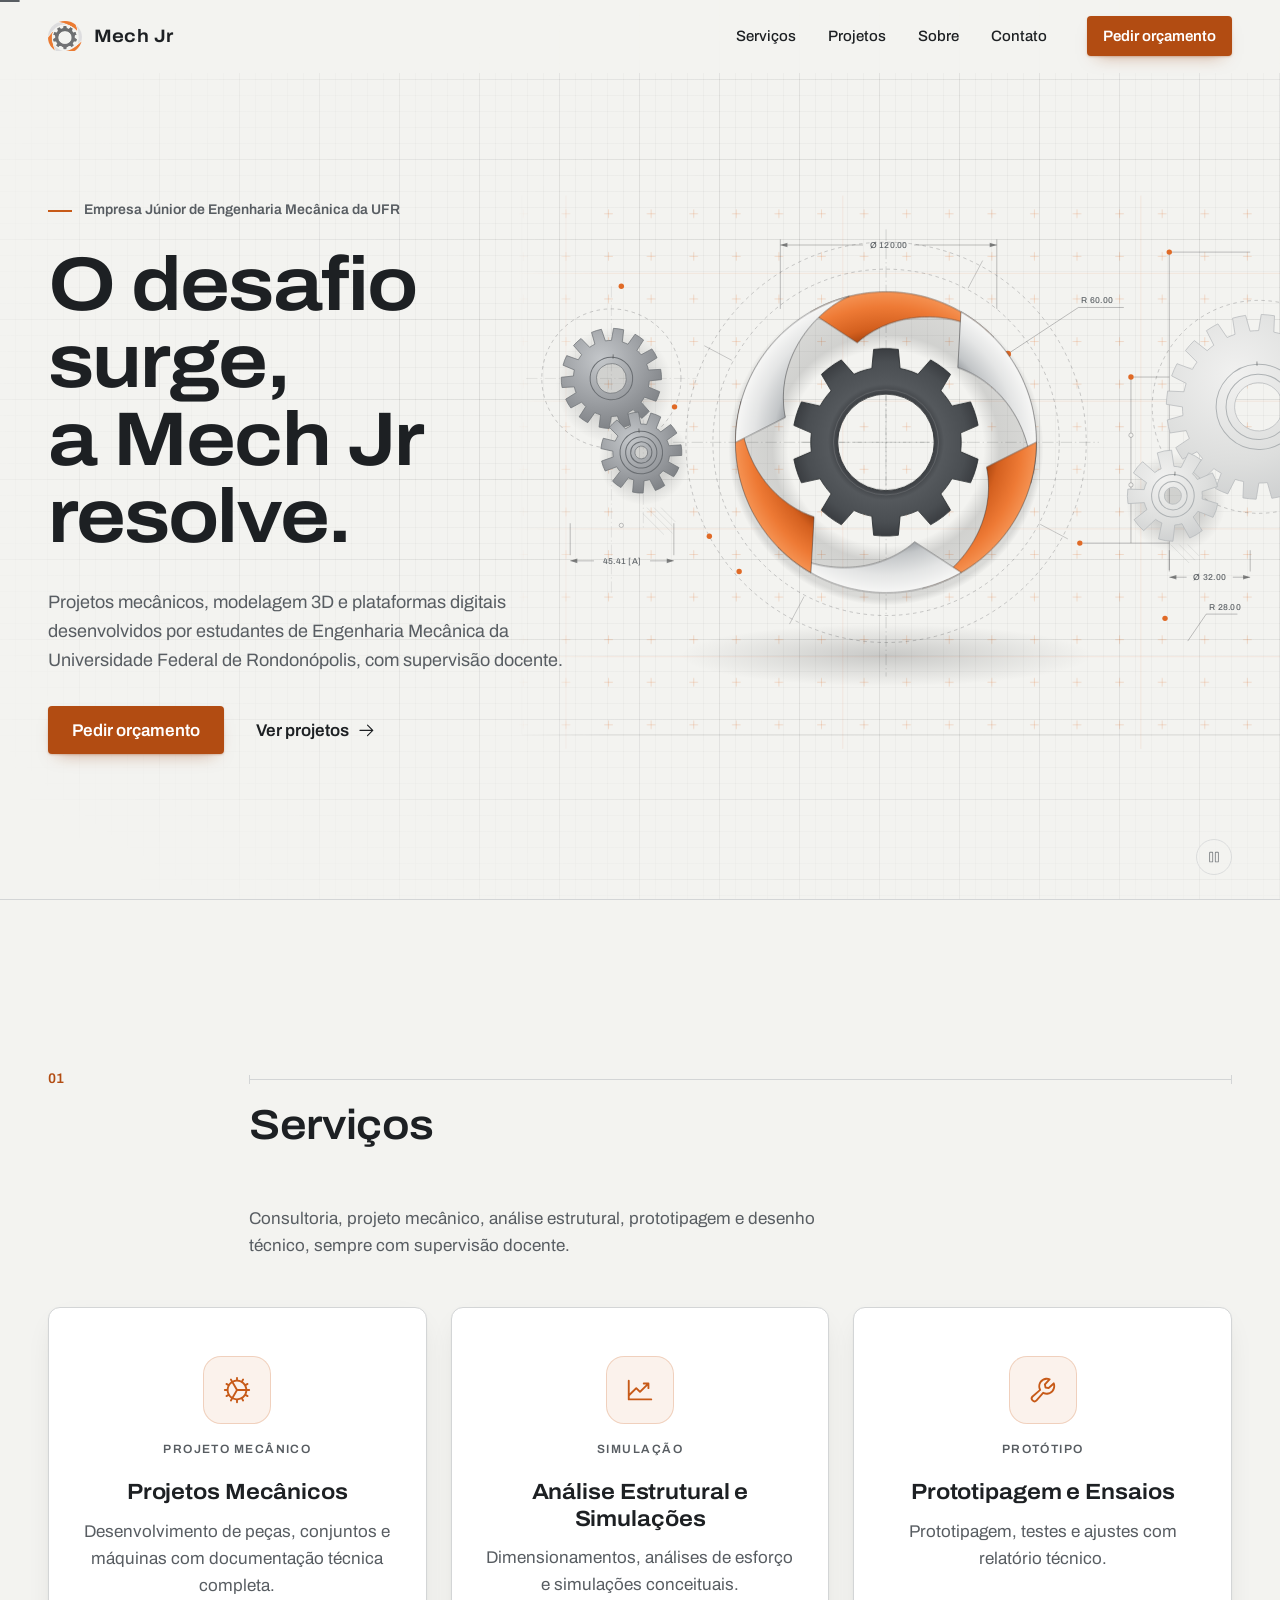
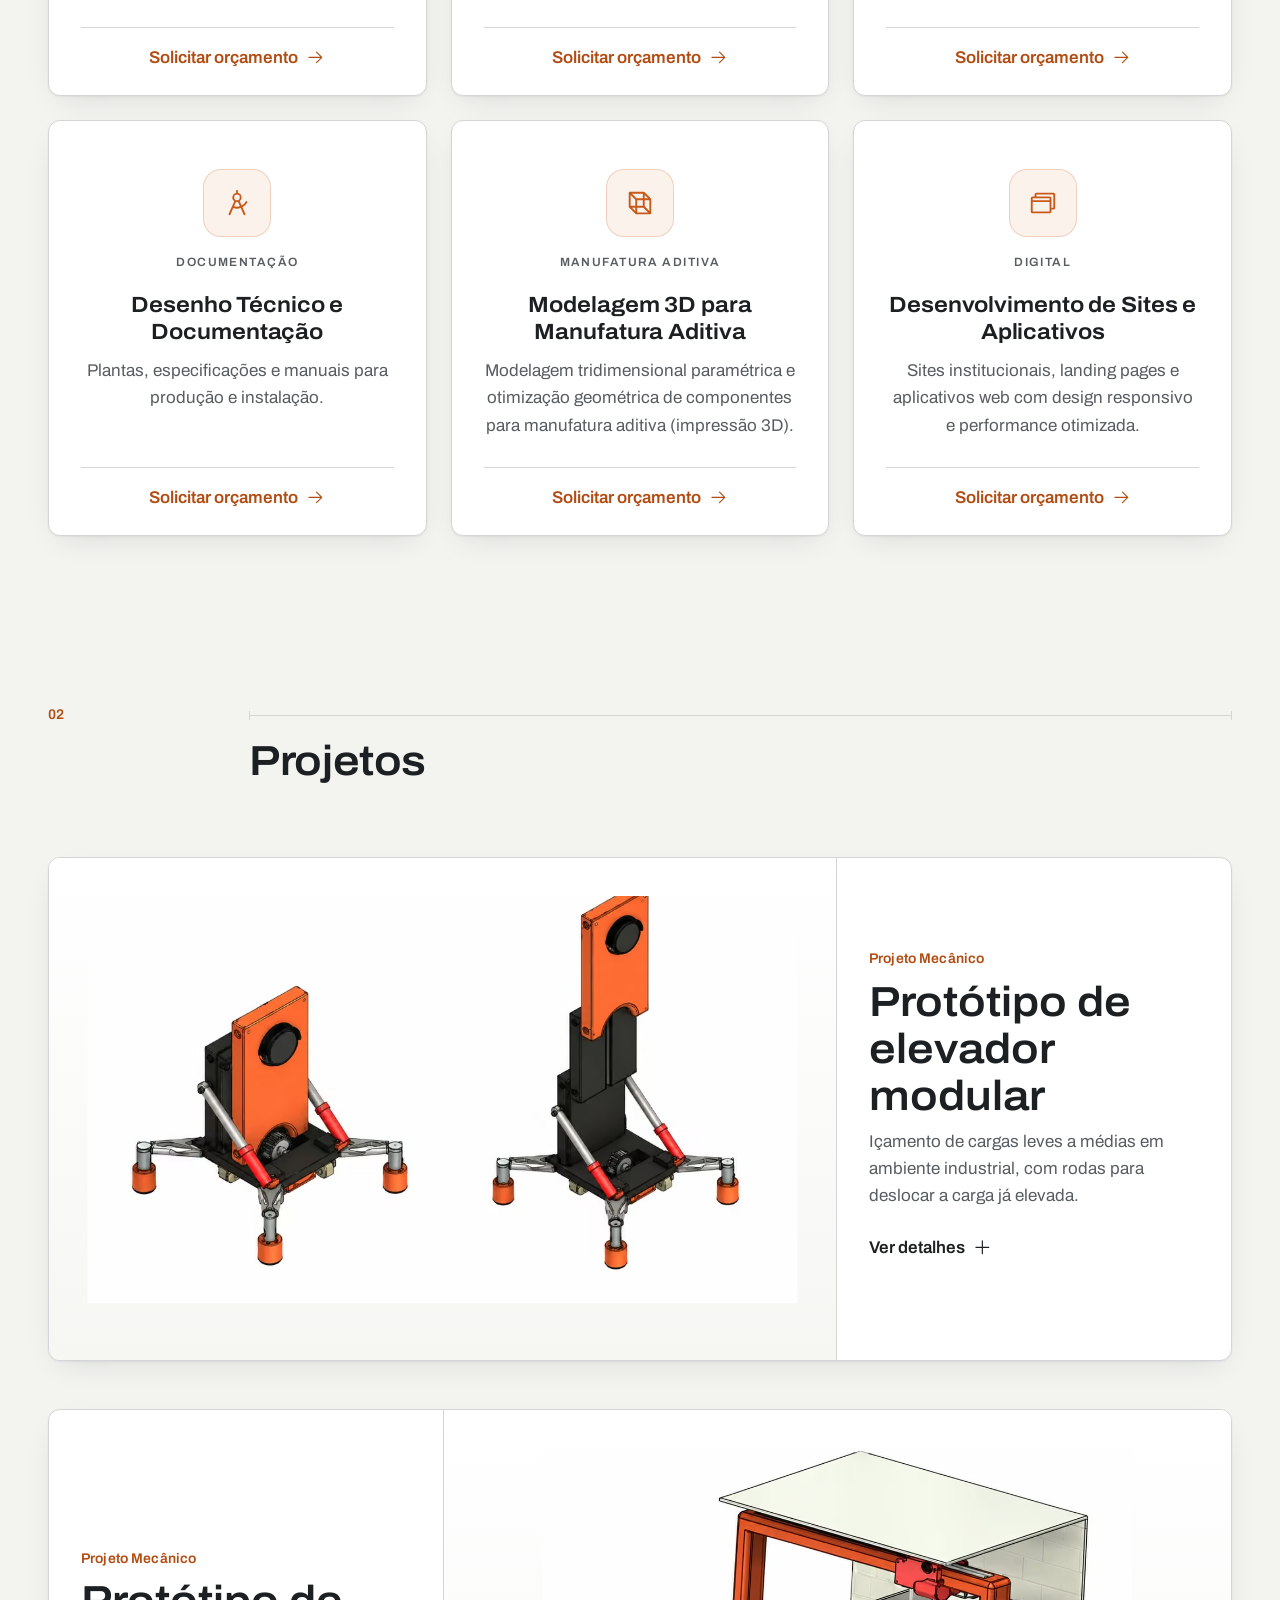
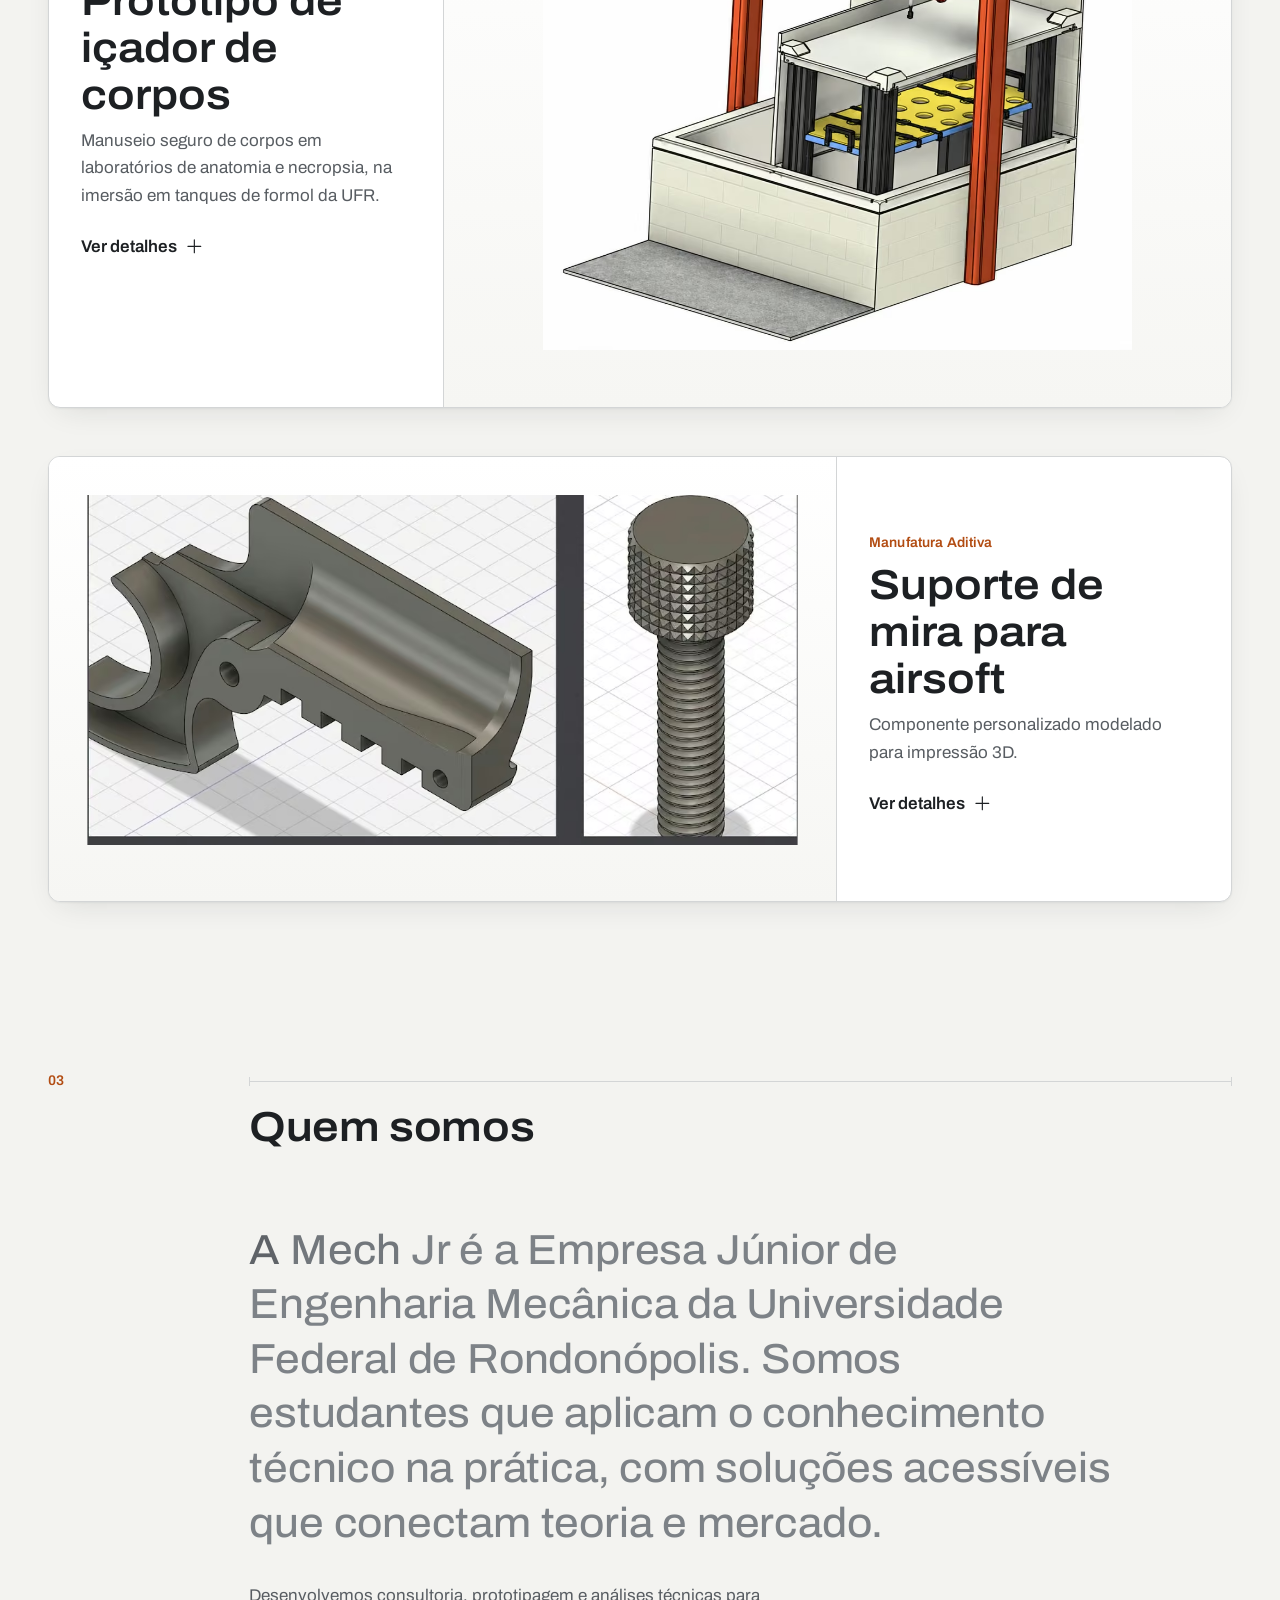
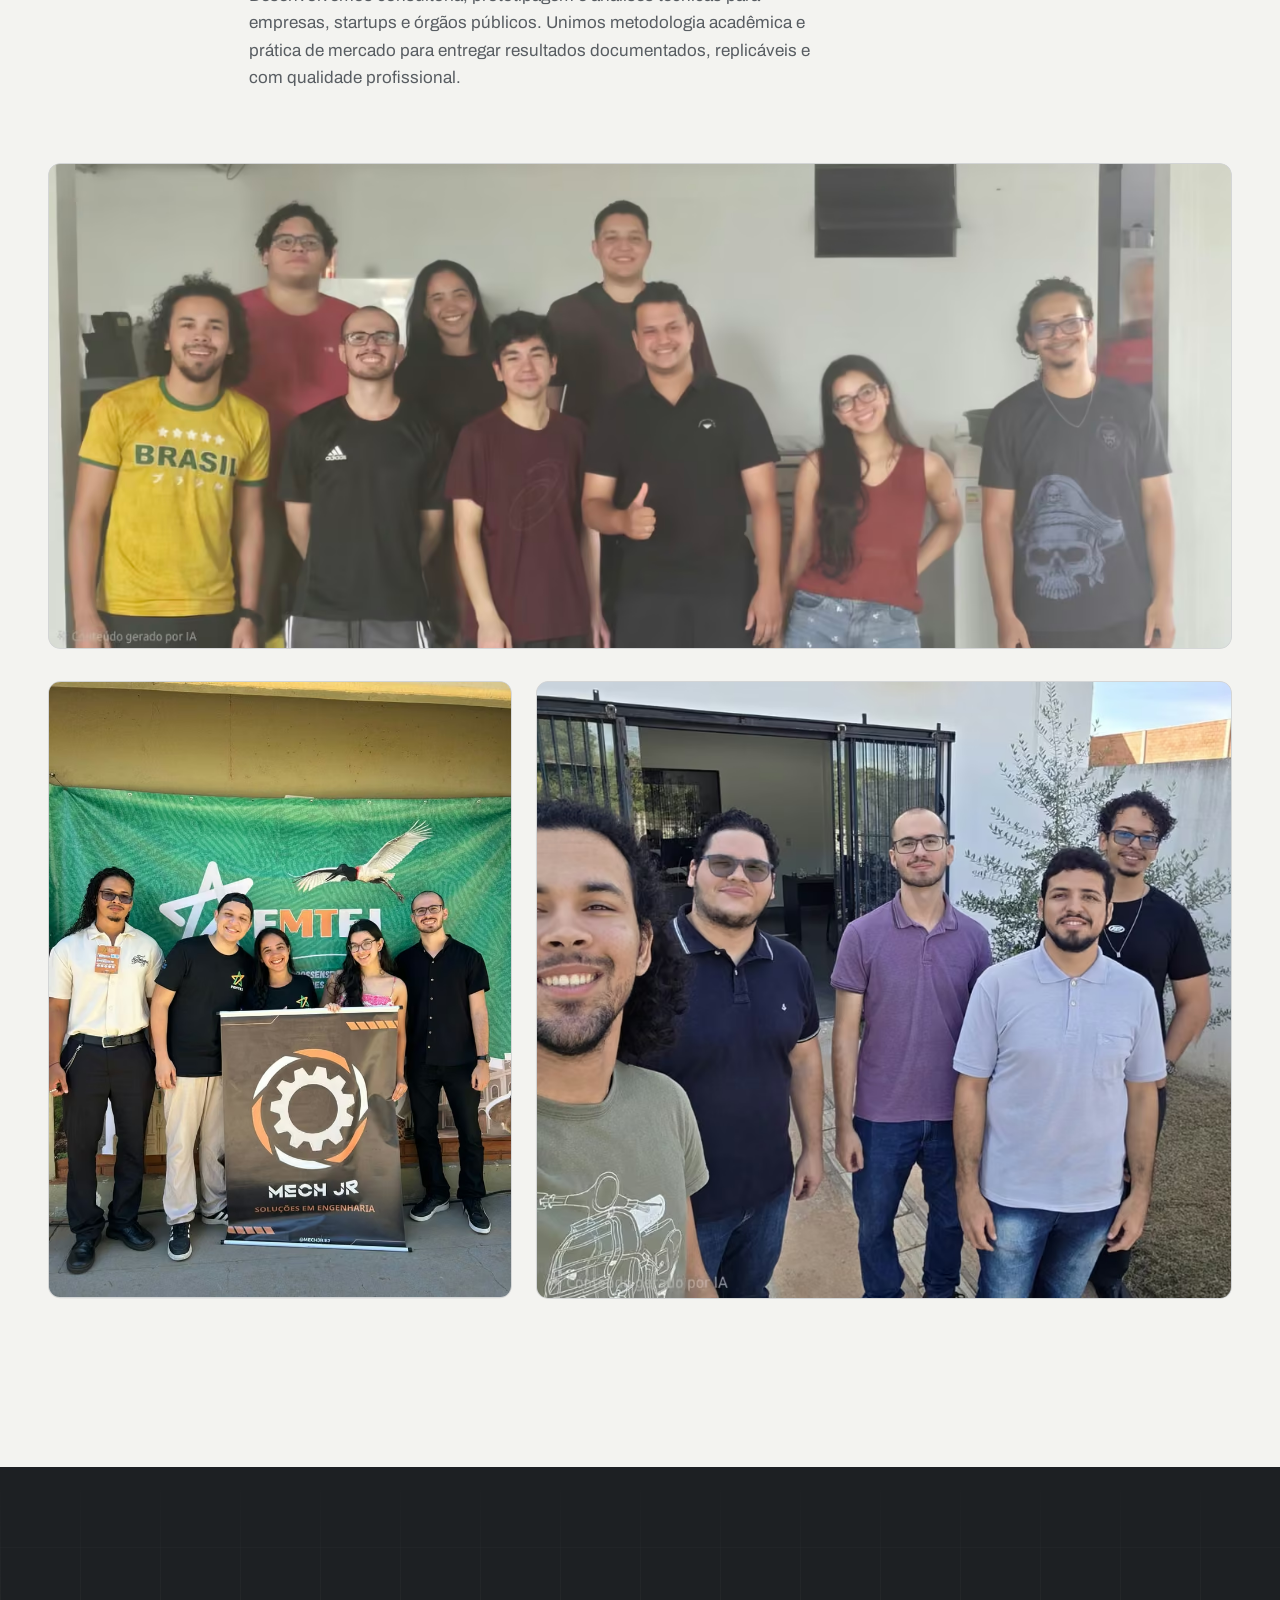
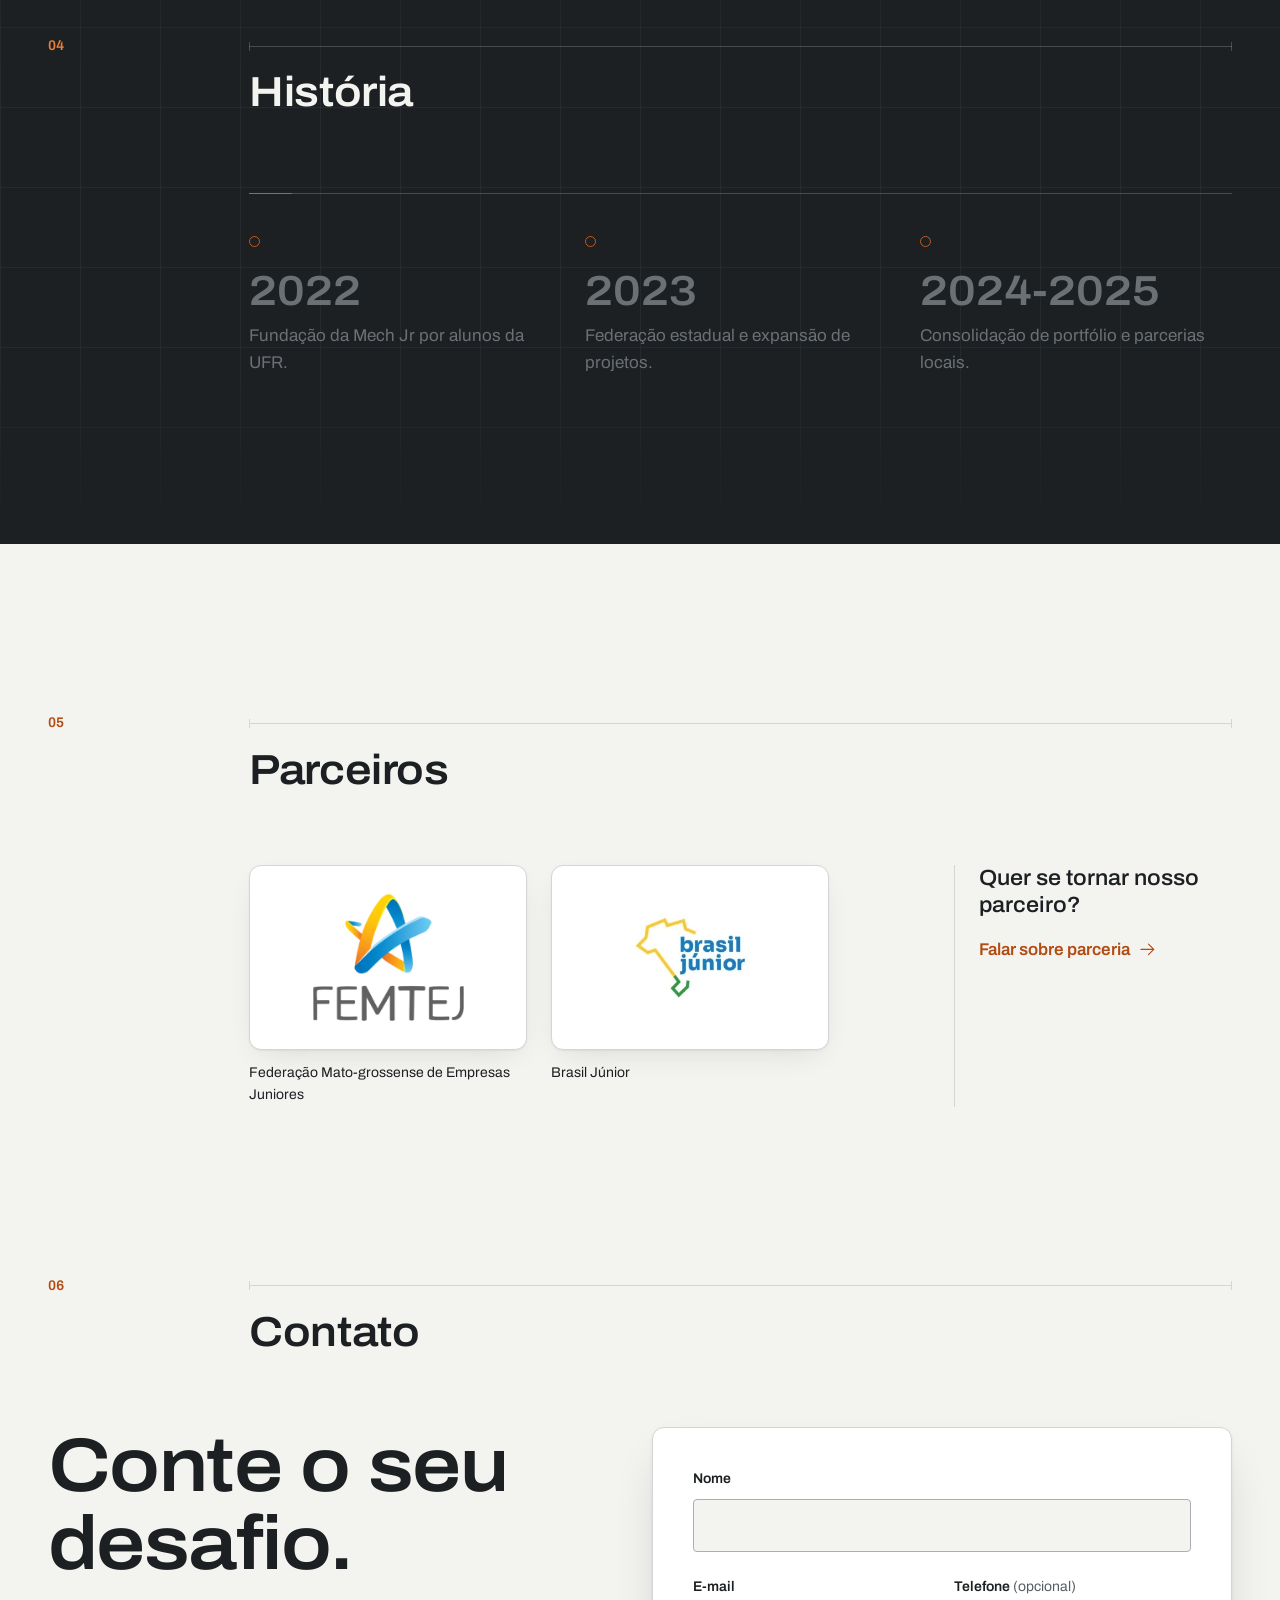
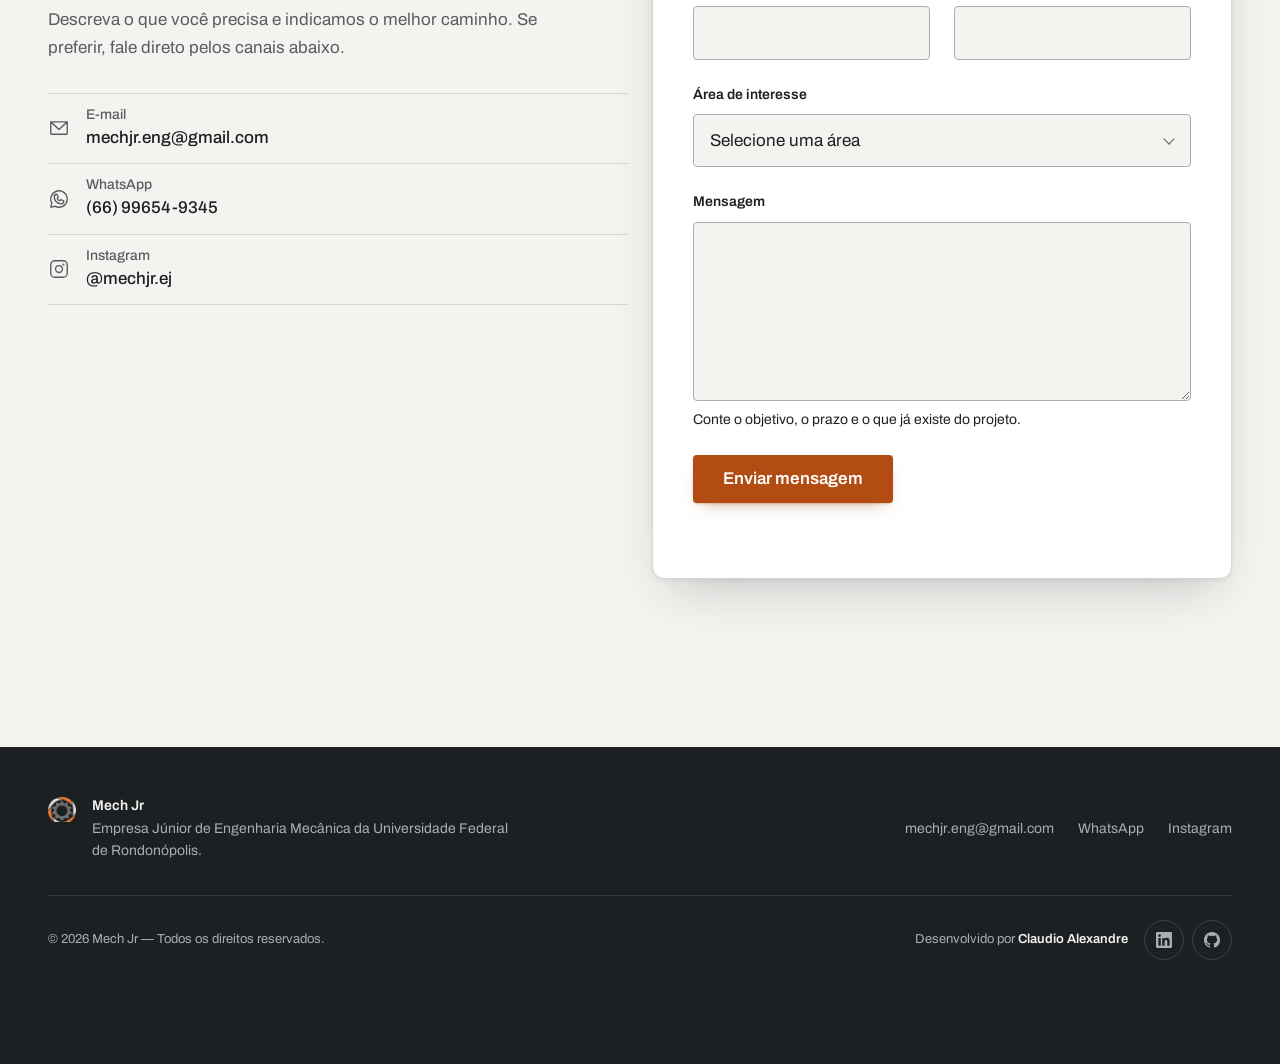
==== commit 1beafca8: "Hero fiel à referência final, sem piscadas - Recria a composição da referência em SVG nas mesmas coo" ====
--- a/index.html
+++ b/index.html
@@ -71,351 +71,14 @@
         </div>
       </div>
       <div class="hero__stage" aria-hidden="true">
-        <svg class="hero__blueprint" viewBox="0 0 1600 900" width="100%" height="100%" preserveAspectRatio="xMidYMid slice" xmlns="http://www.w3.org/2000/svg" aria-hidden="true">
-  <defs>
-    <!-- Grid pattern milimetrado CAD -->
-    <pattern id="cad-grid-fine" width="20" height="20" patternUnits="userSpaceOnUse">
-      <path d="M 20 0 L 0 0 0 20" fill="none" stroke="#1B1E22" stroke-width="0.5" stroke-opacity="0.04"/>
-    </pattern>
-    <pattern id="cad-grid-main" width="100" height="100" patternUnits="userSpaceOnUse">
-      <rect width="100" height="100" fill="url(#cad-grid-fine)"/>
-      <path d="M 100 0 L 0 0 0 100" fill="none" stroke="#1B1E22" stroke-width="1" stroke-opacity="0.08"/>
-      <path d="M 0 0 L 6 0 M 0 0 L 0 6 M 100 0 L 94 0 M 100 0 L 100 6 M 0 100 L 6 100 M 0 100 L 0 94 M 100 100 L 94 100 M 100 100 L 100 94" fill="none" stroke="#E06A26" stroke-width="1" stroke-opacity="0.3"/>
-    </pattern>
-    <pattern id="cad-hatch" width="8" height="8" patternTransform="rotate(45 0 0)" patternUnits="userSpaceOnUse">
-      <line x1="0" y1="0" x2="0" y2="8" stroke="#1B1E22" stroke-width="1" stroke-opacity="0.12"/>
-    </pattern>
-
-    <!-- Setas de Cota Técnicas ISO -->
-    <marker id="cad-arrow-start" viewBox="0 0 10 10" refX="2" refY="5" markerWidth="6" markerHeight="6" orient="auto">
-      <path d="M 10 1.5 L 0 5 L 10 8.5 Z" fill="#7D8287"/>
-    </marker>
-    <marker id="cad-arrow-end" viewBox="0 0 10 10" refX="8" refY="5" markerWidth="6" markerHeight="6" orient="auto">
-      <path d="M 0 1.5 L 10 5 L 0 8.5 Z" fill="#7D8287"/>
-    </marker>
-    <marker id="cad-arrow-orange" viewBox="0 0 10 10" refX="8" refY="5" markerWidth="6" markerHeight="6" orient="auto">
-      <path d="M 0 1.5 L 10 5 L 0 8.5 Z" fill="#E06A26"/>
-    </marker>
-
-    <!-- Gradientes 3D para as Engrenagens e Metais -->
-    <linearGradient id="metal-dark" x1="0%" y1="0%" x2="100%" y2="100%">
-      <stop offset="0%" stop-color="#2D3238"/>
-      <stop offset="50%" stop-color="#1B1E22"/>
-      <stop offset="100%" stop-color="#101215"/>
-    </linearGradient>
-    <linearGradient id="metal-rim" x1="0%" y1="100%" x2="100%" y2="0%">
-      <stop offset="0%" stop-color="#14171A"/>
-      <stop offset="50%" stop-color="#363C44"/>
-      <stop offset="100%" stop-color="#1E2226"/>
-    </linearGradient>
-    <linearGradient id="metal-satellite" x1="0%" y1="0%" x2="100%" y2="100%">
-      <stop offset="0%" stop-color="#353B42"/>
-      <stop offset="50%" stop-color="#22262B"/>
-      <stop offset="100%" stop-color="#15171A"/>
-    </linearGradient>
-
-    <!-- Gradientes da Íris Mech Jr -->
-    <linearGradient id="iris-orange-1" x1="0%" y1="0%" x2="100%" y2="100%">
-      <stop offset="0%" stop-color="#FF8E42"/>
-      <stop offset="40%" stop-color="#E06A26"/>
-      <stop offset="100%" stop-color="#B24308"/>
-    </linearGradient>
-    <linearGradient id="iris-orange-2" x1="100%" y1="0%" x2="0%" y2="100%">
-      <stop offset="0%" stop-color="#FF9B59"/>
-      <stop offset="45%" stop-color="#E06A26"/>
-      <stop offset="100%" stop-color="#A53B04"/>
-    </linearGradient>
-    <linearGradient id="iris-contrast-light" x1="0%" y1="0%" x2="100%" y2="100%">
-      <stop offset="0%" stop-color="#FFFFFF"/>
-      <stop offset="50%" stop-color="#DCE1E5"/>
-      <stop offset="100%" stop-color="#8C959F"/>
-    </linearGradient>
-    <linearGradient id="iris-contrast-dark" x1="100%" y1="0%" x2="0%" y2="100%">
-      <stop offset="0%" stop-color="#4B535D"/>
-      <stop offset="60%" stop-color="#2B3036"/>
-      <stop offset="100%" stop-color="#181B1E"/>
-    </linearGradient>
-    <radialGradient id="bearing-core" cx="40%" cy="35%" r="65%">
-      <stop offset="0%" stop-color="#555E69"/>
-      <stop offset="40%" stop-color="#2D3238"/>
-      <stop offset="75%" stop-color="#181B1E"/>
-      <stop offset="100%" stop-color="#0E1012"/>
-    </radialGradient>
-    <filter id="shadow-blur" x="-20%" y="-20%" width="140%" height="140%">
-      <feGaussianBlur stdDeviation="28" result="blur"/>
-    </filter>
-  </defs>
-  <!-- Malha Milimetrada & Grid de Engenharia Mecânica -->
-  <rect width="1600" height="900" fill="#F3F3F0"/>
-  <rect width="1600" height="900" fill="url(#cad-grid-main)"/>
-
-  <!-- Carimbo e Linhas de Borda Técnica -->
-  <g class="cad-sheet-border" opacity="0.65">
-    <rect x="30" y="30" width="1540" height="840" fill="none" stroke="#1B1E22" stroke-width="1.5" stroke-opacity="0.25"/>
-    <rect x="36" y="36" width="1528" height="828" fill="none" stroke="#1B1E22" stroke-width="0.75" stroke-opacity="0.15"/>
-    
-    <!-- Carimbo Técnico de Engenharia (Canto Inferior Direito) -->
-    <g transform="translate(1180, 780)">
-      <rect x="0" y="0" width="380" height="80" fill="#F3F3F0" stroke="#1B1E22" stroke-width="1.2" stroke-opacity="0.4"/>
-      <line x1="0" y1="26" x2="380" y2="26" stroke="#1B1E22" stroke-width="0.8" stroke-opacity="0.3"/>
-      <line x1="0" y1="52" x2="380" y2="52" stroke="#1B1E22" stroke-width="0.8" stroke-opacity="0.3"/>
-      <line x1="200" y1="0" x2="200" y2="52" stroke="#1B1E22" stroke-width="0.8" stroke-opacity="0.3"/>
-      <line x1="300" y1="26" x2="300" y2="80" stroke="#1B1E22" stroke-width="0.8" stroke-opacity="0.3"/>
-      <text x="12" y="18" font-family="'Archivo', monospace" font-size="11" font-weight="700" fill="#1B1E22" opacity="0.85">MECH JR — ENGENHARIA MECÂNICA UFR</text>
-      <text x="210" y="18" font-family="'Archivo', monospace" font-size="10" font-weight="600" fill="#E06A26">PRANCHA DWG: V-2026.04</text>
-      <text x="12" y="42" font-family="'Archivo', monospace" font-size="9" fill="#525860">PROJEÇÃO: 1º DIEDRO [ ISO-A ]</text>
-      <text x="210" y="42" font-family="'Archivo', monospace" font-size="9" fill="#525860">ESCALA: 1:1 [ mm ]</text>
-      <text x="12" y="70" font-family="'Archivo', monospace" font-size="9" fill="#525860">TOL. GERAL: ISO 2768-mK</text>
-      <text x="310" y="70" font-family="'Archivo', monospace" font-size="11" font-weight="700" fill="#1B1E22">FOLHA 01/01</text>
-    </g>
-  </g>
-
-  <!-- Linhas de Eixos Centrais e Cotas Técnicas (Parallax Suave) -->
-  <g id="cad-parallax-slow" class="cad-overlay">
-    <!-- Linhas de Centro Tracejadas Longo-Ponto (- · -) -->
-    <path d="M 60 240 L 660 240 M 360 40 L 360 620" stroke="#E06A26" stroke-width="1" stroke-dasharray="24,6,4,6" stroke-opacity="0.35"/>
-    <path d="M 740 450 L 1380 450 M 1040 150 L 1040 750" stroke="#E06A26" stroke-width="1" stroke-dasharray="24,6,4,6" stroke-opacity="0.3"/>
-    
-    <!-- Círculos de Construção Primitivos (Pitch Circles) -->
-    <circle cx="360" cy="240" r="103.5" fill="none" stroke="#7D8287" stroke-width="1" stroke-dasharray="8,4" stroke-opacity="0.5"/>
-    <circle cx="360" cy="425" r="66.5" fill="none" stroke="#7D8287" stroke-width="1" stroke-dasharray="8,4" stroke-opacity="0.5"/>
-    <circle cx="1040" cy="450" r="182.5" fill="none" stroke="#7D8287" stroke-width="1.2" stroke-dasharray="10,5" stroke-opacity="0.45"/>
-    
-    <!-- Cotas Técnicas Reais da Esquerda -->
-    <g id="cad-dim-vertical-left">
-      <line x1="200" y1="130" x2="200" y2="520" stroke="#7D8287" stroke-width="1.2" marker-start="url(#cad-arrow-start)" marker-end="url(#cad-arrow-end)"/>
-      <line x1="220" y1="125" x2="185" y2="125" stroke="#7D8287" stroke-width="0.8" stroke-opacity="0.6"/>
-      <line x1="285" y1="500" x2="185" y2="500" stroke="#7D8287" stroke-width="0.8" stroke-opacity="0.6"/>
-      <text x="185" y="330" font-family="'Archivo', monospace" font-size="13" font-weight="600" fill="#1B1E22" letter-spacing="0.08em" transform="rotate(-90 185 330)">1540 mm</text>
-    </g>
-
-    <g id="cad-dim-horizontal-left">
-      <line x1="245" y1="560" x2="475" y2="560" stroke="#7D8287" stroke-width="1.2" marker-start="url(#cad-arrow-start)" marker-end="url(#cad-arrow-end)"/>
-      <line x1="245" y1="500" x2="245" y2="575" stroke="#7D8287" stroke-width="0.8" stroke-opacity="0.6"/>
-      <line x1="475" y1="425" x2="475" y2="575" stroke="#7D8287" stroke-width="0.8" stroke-opacity="0.6"/>
-      <text x="360" y="552" font-family="'Archivo', monospace" font-size="12" font-weight="700" fill="#1B1E22" text-anchor="middle">45.41 [A] G=</text>
-      <rect x="300" y="572" width="120" height="22" fill="#F3F3F0" stroke="#1B1E22" stroke-width="1"/>
-      <line x1="335" y1="572" x2="335" y2="594" stroke="#1B1E22" stroke-width="0.8"/>
-      <line x1="390" y1="572" x2="390" y2="594" stroke="#1B1E22" stroke-width="0.8"/>
-      <text x="317" y="587" font-family="'Archivo', monospace" font-size="11" font-weight="700" text-anchor="middle" fill="#1B1E22">⌖</text>
-      <text x="362" y="587" font-family="'Archivo', monospace" font-size="10" font-weight="600" text-anchor="middle" fill="#1B1E22">0.02</text>
-      <text x="405" y="587" font-family="'Archivo', monospace" font-size="11" font-weight="700" text-anchor="middle" fill="#E06A26">A</text>
-    </g>
-
-    <g id="cad-section-a">
-      <path d="M 235 240 L 255 240 L 255 350 L 235 350 Z" fill="url(#cad-hatch)" stroke="#1B1E22" stroke-width="1" stroke-opacity="0.5"/>
-      <line x1="225" y1="210" x2="225" y2="380" stroke="#1B1E22" stroke-width="2" stroke-dasharray="14,4,4,4"/>
-      <line x1="225" y1="210" x2="245" y2="210" stroke="#1B1E22" stroke-width="2.5" marker-end="url(#cad-arrow-end)"/>
-      <line x1="225" y1="380" x2="245" y2="380" stroke="#1B1E22" stroke-width="2.5" marker-end="url(#cad-arrow-end)"/>
-      <text x="215" y="214" font-family="'Archivo', monospace" font-size="13" font-weight="700" fill="#1B1E22">A</text>
-      <text x="215" y="384" font-family="'Archivo', monospace" font-size="13" font-weight="700" fill="#1B1E22">A</text>
-      <text x="240" y="398" font-family="'Archivo', monospace" font-size="10" font-weight="600" fill="#7D8287">CORTE A-A</text>
-    </g>
-
-    <g id="cad-rulers-right" transform="translate(1480, 120)">
-      <line x1="0" y1="0" x2="0" y2="420" stroke="#1B1E22" stroke-width="1.5" stroke-opacity="0.4"/>
-      <g stroke="#1B1E22" stroke-width="0.8" stroke-opacity="0.4">
-        <line x1="0" y1="0" x2="-14" y2="0" stroke-width="1.2"/>
-        <line x1="0" y1="20" x2="-6" y2="20"/>
-        <line x1="0" y1="40" x2="-6" y2="40"/>
-        <line x1="0" y1="60" x2="-10" y2="60"/>
-        <line x1="0" y1="80" x2="-6" y2="80"/>
-        <line x1="0" y1="100" x2="-14" y2="100" stroke-width="1.2"/>
-        <line x1="0" y1="120" x2="-6" y2="120"/>
-        <line x1="0" y1="140" x2="-6" y2="140"/>
-        <line x1="0" y1="160" x2="-10" y2="160"/>
-        <line x1="0" y1="180" x2="-6" y2="180"/>
-        <line x1="0" y1="200" x2="-14" y2="200" stroke-width="1.2"/>
-        <line x1="0" y1="220" x2="-6" y2="220"/>
-        <line x1="0" y1="240" x2="-6" y2="240"/>
-        <line x1="0" y1="260" x2="-10" y2="260"/>
-        <line x1="0" y1="280" x2="-6" y2="280"/>
-        <line x1="0" y1="300" x2="-14" y2="300" stroke-width="1.2"/>
-        <line x1="0" y1="320" x2="-6" y2="320"/>
-        <line x1="0" y1="340" x2="-6" y2="340"/>
-        <line x1="0" y1="360" x2="-10" y2="360"/>
-        <line x1="0" y1="380" x2="-6" y2="380"/>
-        <line x1="0" y1="400" x2="-14" y2="400" stroke-width="1.2"/>
-      </g>
-      <text x="-20" y="4" font-family="'Archivo', monospace" font-size="9" font-weight="600" text-anchor="end" fill="#525860">0.0</text>
-      <text x="-20" y="104" font-family="'Archivo', monospace" font-size="9" font-weight="600" text-anchor="end" fill="#525860">100</text>
-      <text x="-20" y="204" font-family="'Archivo', monospace" font-size="9" font-weight="600" text-anchor="end" fill="#525860">200</text>
-      <text x="-20" y="304" font-family="'Archivo', monospace" font-size="9" font-weight="600" text-anchor="end" fill="#525860">300</text>
-      <text x="-20" y="404" font-family="'Archivo', monospace" font-size="9" font-weight="600" text-anchor="end" fill="#525860">400</text>
-      
-      <g transform="translate(0, 160)">
-        <circle cx="0" cy="0" r="5" fill="#E06A26"/>
-        <circle cx="0" cy="0" r="10" fill="none" stroke="#E06A26" stroke-width="1.2" stroke-dasharray="3,3"/>
-        <path d="M 0 0 L 35 15 L 75 15" fill="none" stroke="#E06A26" stroke-width="1.2"/>
-        <text x="80" y="18" font-family="'Archivo', monospace" font-size="10" font-weight="700" fill="#E06A26">PITCH 12.7 mm</text>
-      </g>
-      <g transform="translate(0, 260)">
-        <circle cx="0" cy="0" r="4" fill="#E06A26"/>
-        <path d="M 0 0 L 30 -10 L 65 -10" fill="none" stroke="#E06A26" stroke-width="1"/>
-        <text x="70" y="-7" font-family="'Archivo', monospace" font-size="9" font-weight="600" fill="#E06A26">TOL ±0.03</text>
-      </g>
-    </g>
-
-    <g id="cad-schematic-right" stroke="#1B1E22" stroke-width="1.2" stroke-opacity="0.35" fill="none">
-      <path d="M 1200 620 L 1380 620 L 1380 720 L 1450 720"/>
-      <rect x="1270" y="614" width="12" height="12" fill="#F3F3F0" stroke="#1B1E22" stroke-width="1.2"/>
-      <rect x="1374" y="660" width="12" height="12" fill="#F3F3F0" stroke="#1B1E22" stroke-width="1.2"/>
-      <circle cx="1276" cy="620" r="3.5" fill="#E06A26" stroke="#FFFFFF" stroke-width="1"/>
-      <circle cx="1380" cy="666" r="3.5" fill="#E06A26" stroke="#FFFFFF" stroke-width="1"/>
-      <circle cx="1450" cy="720" r="3.5" fill="#E06A26" stroke="#FFFFFF" stroke-width="1"/>
-      <text x="1260" y="605" font-family="'Archivo', monospace" font-size="9" font-weight="600" fill="#525860" stroke="none">FLOW-G3 ➔</text>
-      <text x="1395" y="715" font-family="'Archivo', monospace" font-size="9" font-weight="600" fill="#525860" stroke="none">ISO 5199</text>
-    </g>
-  </g>
-
-  <!-- Engrenagens Satélites da Esquerda (Acoplamento Vertical) -->
-  <g id="gear-left-group" class="gear-satellite-group">
-    <!-- Engrenagem T1 (Superior, Z=22, contra-relógio) -->
-    <g id="gear-left-t1" data-cx="360" data-cy="240" style="transform-origin: 360px 240px;">
-      <path d="M 451.54 230.78 L 474.82 233.48 L 474.82 246.52 L 451.54 249.22 L 450.43 256.95 L 472.00 266.09 L 468.33 278.60 L 445.23 274.63 L 441.99 281.73 L 460.11 296.59 L 453.06 307.56 L 432.02 297.24 L 426.91 303.14 L 440.12 322.50 L 430.26 331.04 L 412.98 315.22 L 406.41 319.44 L 413.63 341.73 L 401.77 347.15 L 389.64 327.09 L 382.15 329.29 L 382.79 352.72 L 369.89 354.57 L 363.90 331.92 L 356.10 331.92 L 350.11 354.57 L 337.21 352.72 L 337.85 329.29 L 330.36 327.09 L 318.23 347.15 L 306.37 341.73 L 313.59 319.44 L 307.02 315.22 L 289.74 331.04 L 279.88 322.50 L 293.09 303.14 L 287.98 297.24 L 266.94 307.56 L 259.89 296.59 L 278.01 281.73 L 274.77 274.63 L 251.67 278.60 L 248.00 266.09 L 269.57 256.95 L 268.46 249.22 L 245.18 246.52 L 245.18 233.48 L 268.46 230.78 L 269.57 223.05 L 248.00 213.91 L 251.67 201.40 L 274.77 205.37 L 278.01 198.27 L 259.89 183.41 L 266.94 172.44 L 287.98 182.76 L 293.09 176.86 L 279.88 157.50 L 289.74 148.96 L 307.02 164.78 L 313.59 160.56 L 306.37 138.27 L 318.23 132.85 L 330.36 152.91 L 337.85 150.71 L 337.21 127.28 L 350.11 125.43 L 356.10 148.08 L 363.90 148.08 L 369.89 125.43 L 382.79 127.28 L 382.15 150.71 L 389.64 152.91 L 401.77 132.85 L 413.63 138.27 L 406.41 160.56 L 412.98 164.78 L 430.26 148.96 L 440.12 157.50 L 426.91 176.86 L 432.02 182.76 L 453.06 172.44 L 460.11 183.41 L 441.99 198.27 L 445.23 205.37 L 468.33 201.40 L 472.00 213.91 L 450.43 223.05 Z" fill="url(#metal-satellite)" stroke="#111315" stroke-width="1.5"/>
-      <circle cx="360" cy="240" r="90" fill="none" stroke="#3A4048" stroke-width="1" stroke-opacity="0.6"/>
-      <circle cx="360" cy="240" r="62" fill="#181B1E" stroke="#101215" stroke-width="1.2"/>
-      <circle cx="406.00" cy="240.00" r="11.00" fill="#F3F3F0" stroke="#1B1E22" stroke-width="1.2"/>
-<circle cx="360.00" cy="286.00" r="11.00" fill="#F3F3F0" stroke="#1B1E22" stroke-width="1.2"/>
-<circle cx="314.00" cy="240.00" r="11.00" fill="#F3F3F0" stroke="#1B1E22" stroke-width="1.2"/>
-<circle cx="360.00" cy="194.00" r="11.00" fill="#F3F3F0" stroke="#1B1E22" stroke-width="1.2"/>
-      <circle cx="360" cy="240" r="22" fill="#262A30" stroke="#3E454E" stroke-width="1.2"/>
-      <circle cx="360" cy="240" r="12" fill="#0D0F11"/>
-      <rect x="357.5" y="225" width="5" height="7" fill="#0D0F11"/>
-    </g>
-
-    <!-- Engrenagem T2 (Inferior, Z=14, sentido horário acoplada) -->
-    <g id="gear-left-t2" data-cx="360" data-cy="425" style="transform-origin: 360px 425px;">
-      <path d="M 417.87 428.90 L 434.25 435.58 L 431.49 447.69 L 413.83 446.59 L 410.44 453.62 L 422.31 466.75 L 414.56 476.46 L 399.13 467.81 L 393.03 472.68 L 398.03 489.65 L 386.83 495.04 L 376.68 480.55 L 369.07 482.29 L 366.21 499.74 L 353.79 499.74 L 350.93 482.29 L 343.32 480.55 L 333.17 495.04 L 321.97 489.65 L 326.97 472.68 L 320.87 467.81 L 305.44 476.46 L 297.69 466.75 L 309.56 453.62 L 306.17 446.59 L 288.51 447.69 L 285.75 435.58 L 302.13 428.90 L 302.13 421.10 L 285.75 414.42 L 288.51 402.31 L 306.17 403.41 L 309.56 396.38 L 297.69 383.25 L 305.44 373.54 L 320.87 382.19 L 326.97 377.32 L 321.97 360.35 L 333.17 354.96 L 343.32 369.45 L 350.93 367.71 L 353.79 350.26 L 366.21 350.26 L 369.07 367.71 L 376.68 369.45 L 386.83 354.96 L 398.03 360.35 L 393.03 377.32 L 399.13 382.19 L 414.56 373.54 L 422.31 383.25 L 410.44 396.38 L 413.83 403.41 L 431.49 402.31 L 434.25 414.42 L 417.87 421.10 Z" fill="url(#metal-satellite)" stroke="#111315" stroke-width="1.5"/>
-      <circle cx="360" cy="425" r="57" fill="none" stroke="#3A4048" stroke-width="1" stroke-opacity="0.6"/>
-      <circle cx="360" cy="425" r="40" fill="#181B1E" stroke="#101215" stroke-width="1.2"/>
-      <circle cx="388.00" cy="425.00" r="7.50" fill="#F3F3F0" stroke="#1B1E22" stroke-width="1.2"/>
-<circle cx="346.00" cy="449.25" r="7.50" fill="#F3F3F0" stroke="#1B1E22" stroke-width="1.2"/>
-<circle cx="346.00" cy="400.75" r="7.50" fill="#F3F3F0" stroke="#1B1E22" stroke-width="1.2"/>
-      <circle cx="360" cy="425" r="16" fill="#262A30" stroke="#3E454E" stroke-width="1"/>
-      <circle cx="360" cy="425" r="8.5" fill="#0D0F11"/>
-      <rect x="358" y="414" width="4" height="5" fill="#0D0F11"/>
-    </g>
-  </g>
-
-  <!-- Trem de Engrenagens em Cascata da Direita -->
-  <g id="gear-right-group" class="gear-satellite-group">
-    <!-- G1 (Z=18, anti-horário) -->
-    <g id="gear-right-g1" data-cx="1260" data-cy="250" style="transform-origin: 1260px 250px;">
-      <path d="M 1327.46 241.42 L 1345.79 244.00 L 1345.79 256.00 L 1327.46 258.58 L 1326.32 265.01 L 1342.67 273.70 L 1338.56 284.98 L 1320.45 281.14 L 1317.19 286.79 L 1329.58 300.55 L 1321.86 309.74 L 1306.16 299.93 L 1301.16 304.13 L 1308.09 321.30 L 1297.70 327.30 L 1286.30 312.71 L 1280.16 314.94 L 1280.81 333.45 L 1268.99 335.53 L 1263.26 317.92 L 1256.74 317.92 L 1251.01 335.53 L 1239.19 333.45 L 1239.84 314.94 L 1233.70 312.71 L 1222.30 327.30 L 1211.91 321.30 L 1218.84 304.13 L 1213.84 299.93 L 1198.14 309.74 L 1190.42 300.55 L 1202.81 286.79 L 1199.55 281.14 L 1181.44 284.98 L 1177.33 273.70 L 1193.68 265.01 L 1192.54 258.58 L 1174.21 256.00 L 1174.21 244.00 L 1192.54 241.42 L 1193.68 234.99 L 1177.33 226.30 L 1181.44 215.02 L 1199.55 218.86 L 1202.81 213.21 L 1190.42 199.45 L 1198.14 190.26 L 1213.84 200.07 L 1218.84 195.87 L 1211.91 178.70 L 1222.30 172.70 L 1233.70 187.29 L 1239.84 185.06 L 1239.19 166.55 L 1251.01 164.47 L 1256.74 182.08 L 1263.26 182.08 L 1268.99 164.47 L 1280.81 166.55 L 1280.16 185.06 L 1286.30 187.29 L 1297.70 172.70 L 1308.09 178.70 L 1301.16 195.87 L 1306.16 200.07 L 1321.86 190.26 L 1329.58 199.45 L 1317.19 213.21 L 1320.45 218.86 L 1338.56 215.02 L 1342.67 226.30 L 1326.32 234.99 Z" fill="url(#metal-satellite)" stroke="#111315" stroke-width="1.2"/>
-      <circle cx="1260" cy="250" r="66" fill="none" stroke="#3A4048" stroke-width="0.8"/>
-      <circle cx="1260" cy="250" r="45" fill="#181B1E" stroke="#101215" stroke-width="1"/>
-      <circle cx="1292.00" cy="250.00" r="7.00" fill="#F3F3F0" stroke="#1B1E22" stroke-width="1.2"/>
-<circle cx="1260.00" cy="282.00" r="7.00" fill="#F3F3F0" stroke="#1B1E22" stroke-width="1.2"/>
-<circle cx="1228.00" cy="250.00" r="7.00" fill="#F3F3F0" stroke="#1B1E22" stroke-width="1.2"/>
-<circle cx="1260.00" cy="218.00" r="7.00" fill="#F3F3F0" stroke="#1B1E22" stroke-width="1.2"/>
-      <circle cx="1260" cy="250" r="16" fill="#262A30" stroke="#3E454E" stroke-width="1"/>
-      <circle cx="1260" cy="250" r="8" fill="#0D0F11"/>
-    </g>
-
-    <!-- G2 (Z=12, horário) -->
-    <g id="gear-right-g2" data-cx="1385" data-cy="350" style="transform-origin: 1385px 350px;">
-      <path d="M 1429.86 353.53 L 1442.29 359.07 L 1439.15 370.79 L 1425.62 369.37 L 1422.09 375.49 L 1430.07 386.50 L 1421.50 395.07 L 1410.49 387.09 L 1404.37 390.62 L 1405.79 404.15 L 1394.07 407.29 L 1388.53 394.86 L 1381.47 394.86 L 1375.93 407.29 L 1364.21 404.15 L 1365.63 390.62 L 1359.51 387.09 L 1348.50 395.07 L 1339.93 386.50 L 1347.91 375.49 L 1344.38 369.37 L 1330.85 370.79 L 1327.71 359.07 L 1340.14 353.53 L 1340.14 346.47 L 1327.71 340.93 L 1330.85 329.21 L 1344.38 330.63 L 1347.91 324.51 L 1339.93 313.50 L 1348.50 304.93 L 1359.51 312.91 L 1365.63 309.38 L 1364.21 295.85 L 1375.93 292.71 L 1381.47 305.14 L 1388.53 305.14 L 1394.07 292.71 L 1405.79 295.85 L 1404.37 309.38 L 1410.49 312.91 L 1421.50 304.93 L 1430.07 313.50 L 1422.09 324.51 L 1425.62 330.63 L 1439.15 329.21 L 1442.29 340.93 L 1429.86 346.47 Z" fill="url(#metal-satellite)" stroke="#111315" stroke-width="1.2"/>
-      <circle cx="1385" cy="350" r="43" fill="none" stroke="#3A4048" stroke-width="0.8"/>
-      <circle cx="1385" cy="350" r="28" fill="#181B1E" stroke="#101215" stroke-width="1"/>
-      <circle cx="1404.00" cy="350.00" r="5.00" fill="#F3F3F0" stroke="#1B1E22" stroke-width="1.2"/>
-<circle cx="1375.50" cy="366.45" r="5.00" fill="#F3F3F0" stroke="#1B1E22" stroke-width="1.2"/>
-<circle cx="1375.50" cy="333.55" r="5.00" fill="#F3F3F0" stroke="#1B1E22" stroke-width="1.2"/>
-      <circle cx="1385" cy="350" r="11" fill="#262A30" stroke="#3E454E" stroke-width="1"/>
-      <circle cx="1385" cy="350" r="5.5" fill="#0D0F11"/>
-    </g>
-
-    <!-- G3 (Z=16, anti-horário) -->
-    <g id="gear-right-g3" data-cx="1275" data-cy="475" style="transform-origin: 1275px 475px;">
-      <path d="M 1336.90 478.51 L 1352.46 484.17 L 1350.07 496.17 L 1333.53 495.44 L 1330.84 501.94 L 1343.05 513.11 L 1336.25 523.29 L 1321.26 516.28 L 1316.28 521.26 L 1323.29 536.25 L 1313.11 543.05 L 1301.94 530.84 L 1295.44 533.53 L 1296.17 550.07 L 1284.17 552.46 L 1278.51 536.90 L 1271.49 536.90 L 1265.83 552.46 L 1253.83 550.07 L 1254.56 533.53 L 1248.06 530.84 L 1236.89 543.05 L 1226.71 536.25 L 1233.72 521.26 L 1228.74 516.28 L 1213.75 523.29 L 1206.95 513.11 L 1219.16 501.94 L 1216.47 495.44 L 1199.93 496.17 L 1197.54 484.17 L 1213.10 478.51 L 1213.10 471.49 L 1197.54 465.83 L 1199.93 453.83 L 1216.47 454.56 L 1219.16 448.06 L 1206.95 436.89 L 1213.75 426.71 L 1228.74 433.72 L 1233.72 428.74 L 1226.71 413.75 L 1236.89 406.95 L 1248.06 419.16 L 1254.56 416.47 L 1253.83 399.93 L 1265.83 397.54 L 1271.49 413.10 L 1278.51 413.10 L 1284.17 397.54 L 1296.17 399.93 L 1295.44 416.47 L 1301.94 419.16 L 1313.11 406.95 L 1323.29 413.75 L 1316.28 428.74 L 1321.26 433.72 L 1336.25 426.71 L 1343.05 436.89 L 1330.84 448.06 L 1333.53 454.56 L 1350.07 453.83 L 1352.46 465.83 L 1336.90 471.49 Z" fill="url(#metal-satellite)" stroke="#111315" stroke-width="1.2"/>
-      <circle cx="1275" cy="475" r="60" fill="none" stroke="#3A4048" stroke-width="0.8"/>
-      <circle cx="1275" cy="475" r="40" fill="#181B1E" stroke="#101215" stroke-width="1"/>
-      <circle cx="1302.00" cy="475.00" r="6.00" fill="#F3F3F0" stroke="#1B1E22" stroke-width="1.2"/>
-<circle cx="1275.00" cy="502.00" r="6.00" fill="#F3F3F0" stroke="#1B1E22" stroke-width="1.2"/>
-<circle cx="1248.00" cy="475.00" r="6.00" fill="#F3F3F0" stroke="#1B1E22" stroke-width="1.2"/>
-<circle cx="1275.00" cy="448.00" r="6.00" fill="#F3F3F0" stroke="#1B1E22" stroke-width="1.2"/>
-      <circle cx="1275" cy="475" r="15" fill="#262A30" stroke="#3E454E" stroke-width="1"/>
-      <circle cx="1275" cy="475" r="7.5" fill="#0D0F11"/>
-    </g>
-  </g>
-
-  <!-- Símbolo Central da Mech Jr (10 Dentes + Íris Mecânica Laranja 3D) -->
-  <ellipse cx="1055" cy="665" rx="220" ry="25" fill="#111315" opacity="0.16" filter="url(#shadow-blur)"/>
-
-  <!-- Grupo Rotativo Central Mech Jr -->
-  <g id="mech-symbol-center" data-cx="1040" data-cy="450" style="transform-origin: 1040px 450px;">
-    <!-- 1. Corpo da Engrenagem 10 Dentes em Metal Usinado Escuro -->
-    <path id="mech-gear-main" d="M 1202.07 414.07 L 1250.42 424.16 L 1250.42 475.84 L 1202.07 485.93 L 1192.23 516.19 L 1225.42 552.78 L 1195.05 594.58 L 1149.99 574.33 L 1124.25 593.03 L 1129.60 642.14 L 1080.45 658.10 L 1055.91 615.24 L 1024.09 615.24 L 999.55 658.10 L 950.40 642.14 L 955.75 593.03 L 930.01 574.33 L 884.95 594.58 L 854.58 552.78 L 887.77 516.19 L 877.93 485.93 L 829.58 475.84 L 829.58 424.16 L 877.93 414.07 L 887.77 383.81 L 854.58 347.22 L 884.95 305.42 L 930.01 325.67 L 955.75 306.97 L 950.40 257.86 L 999.55 241.90 L 1024.09 284.76 L 1055.91 284.76 L 1080.45 241.90 L 1129.60 257.86 L 1124.25 306.97 L 1149.99 325.67 L 1195.05 305.42 L 1225.42 347.22 L 1192.23 383.81 Z" fill="url(#metal-dark)" stroke="#0E1012" stroke-width="2"/>
-    <path d="M 1208.14 418.84 L 1242.07 430.54 L 1242.07 469.46 L 1208.14 481.16 L 1194.34 523.62 L 1214.91 553.03 L 1192.04 584.51 L 1157.71 574.04 L 1121.59 600.28 L 1120.95 636.16 L 1083.94 648.19 L 1062.32 619.54 L 1017.68 619.54 L 996.06 648.19 L 959.05 636.16 L 958.41 600.28 L 922.29 574.04 L 887.96 584.51 L 865.09 553.03 L 885.66 523.62 L 871.86 481.16 L 837.93 469.46 L 837.93 430.54 L 871.86 418.84 L 885.66 376.38 L 865.09 346.97 L 887.96 315.49 L 922.29 325.96 L 958.41 299.72 L 959.05 263.84 L 996.06 251.81 L 1017.68 280.46 L 1062.32 280.46 L 1083.94 251.81 L 1120.95 263.84 L 1121.59 299.72 L 1157.71 325.96 L 1192.04 315.49 L 1214.91 346.97 L 1194.34 376.38 Z" fill="none" stroke="url(#metal-rim)" stroke-width="2.5" opacity="0.85"/>
-    
-    <!-- 2. Anel Usinado de Fixação Interno com Parafusos Allen -->
-    <circle cx="1040" cy="450" r="162" fill="none" stroke="#2E343B" stroke-width="2"/>
-    <circle cx="1040" cy="450" r="156" fill="#16191D" stroke="#0E1012" stroke-width="2"/>
-    <circle cx="1040" cy="450" r="138" fill="#111315" stroke="#252A30" stroke-width="1.5"/>
-    <circle cx="1187.00" cy="450.00" r="5.5" fill="#15181C" stroke="#3A4048" stroke-width="1"/>
-<polygon points="1190.00,450.00 1188.50,452.60 1185.50,452.60 1184.00,450.00 1185.50,447.40 1188.50,447.40" fill="#0A0C0E"/>
-<circle cx="1158.93" cy="536.40" r="5.5" fill="#15181C" stroke="#3A4048" stroke-width="1"/>
-<polygon points="1161.93,536.40 1160.43,539.00 1157.43,539.00 1155.93,536.40 1157.43,533.81 1160.43,533.81" fill="#0A0C0E"/>
-<circle cx="1085.43" cy="589.81" r="5.5" fill="#15181C" stroke="#3A4048" stroke-width="1"/>
-<polygon points="1088.43,589.81 1086.93,592.40 1083.93,592.40 1082.43,589.81 1083.93,587.21 1086.93,587.21" fill="#0A0C0E"/>
-<circle cx="994.57" cy="589.81" r="5.5" fill="#15181C" stroke="#3A4048" stroke-width="1"/>
-<polygon points="997.57,589.81 996.07,592.40 993.07,592.40 991.57,589.81 993.07,587.21 996.07,587.21" fill="#0A0C0E"/>
-<circle cx="921.07" cy="536.40" r="5.5" fill="#15181C" stroke="#3A4048" stroke-width="1"/>
-<polygon points="924.07,536.40 922.57,539.00 919.57,539.00 918.07,536.40 919.57,533.81 922.57,533.81" fill="#0A0C0E"/>
-<circle cx="893.00" cy="450.00" r="5.5" fill="#15181C" stroke="#3A4048" stroke-width="1"/>
-<polygon points="896.00,450.00 894.50,452.60 891.50,452.60 890.00,450.00 891.50,447.40 894.50,447.40" fill="#0A0C0E"/>
-<circle cx="921.07" cy="363.60" r="5.5" fill="#15181C" stroke="#3A4048" stroke-width="1"/>
-<polygon points="924.07,363.60 922.57,366.19 919.57,366.19 918.07,363.60 919.57,361.00 922.57,361.00" fill="#0A0C0E"/>
-<circle cx="994.57" cy="310.19" r="5.5" fill="#15181C" stroke="#3A4048" stroke-width="1"/>
-<polygon points="997.57,310.19 996.07,312.79 993.07,312.79 991.57,310.19 993.07,307.60 996.07,307.60" fill="#0A0C0E"/>
-<circle cx="1085.43" cy="310.19" r="5.5" fill="#15181C" stroke="#3A4048" stroke-width="1"/>
-<polygon points="1088.43,310.19 1086.93,312.79 1083.93,312.79 1082.43,310.19 1083.93,307.60 1086.93,307.60" fill="#0A0C0E"/>
-<circle cx="1158.93" cy="363.60" r="5.5" fill="#15181C" stroke="#3A4048" stroke-width="1"/>
-<polygon points="1161.93,363.60 1160.43,366.19 1157.43,366.19 1155.93,363.60 1157.43,361.00 1160.43,361.00" fill="#0A0C0E"/>
-
-    <!-- 3. Câmara da Íris Central -->
-    <circle cx="1040" cy="450" r="132" fill="#0D0E10" stroke="#363C44" stroke-width="1.8"/>
-
-    <!-- 4. Pás de Contraste em Metal Chanfrado (Relevo 3D cinza/branco) -->
-    <g id="mech-contrast-blades">
-      <path d="M 1056.00 477.71 C 1037.45 523.12, 963.45 535.02, 922.18 504.94 C 978.54 507.99, 1024.56 503.83, 1056.00 477.71 Z" fill="url(#iris-contrast-light)" stroke="#8C959F" stroke-width="1"/>
-      <path d="M 1008.00 450.00 C 977.96 411.23, 1004.65 341.20, 1051.33 320.49 C 1020.51 367.78, 1001.10 409.72, 1008.00 450.00 Z" fill="url(#iris-contrast-dark)" stroke="#181B1E" stroke-width="1"/>
-      <path d="M 1056.00 422.29 C 1104.60 415.65, 1151.90 473.79, 1146.49 524.56 C 1120.95 474.23, 1094.34 436.45, 1056.00 422.29 Z" fill="url(#iris-contrast-light)" stroke="#A0A8B0" stroke-width="1"/>
-    </g>
-
-    <!-- 5. As 3 Pás Principais Curvas da Mech Jr em Laranja Vibrante (#E06A26) -->
-    <g id="mech-iris-blades">
-      <path d="M 1072.00 450.00 C 1102.04 488.77, 1075.35 558.80, 1017.43 578.03 C 1052.25 533.61, 1078.90 490.28, 1072.00 450.00 Z" fill="url(#iris-orange-1)" stroke="#FFA266" stroke-width="1.4"/>
-      <path d="M 1024.00 477.71 C 975.40 484.35, 928.10 426.21, 940.41 366.44 C 961.47 418.80, 985.66 463.55, 1024.00 477.71 Z" fill="url(#iris-orange-2)" stroke="#FFA266" stroke-width="1.4"/>
-      <path d="M 1024.00 422.29 C 1042.55 376.88, 1116.55 364.98, 1162.16 405.54 C 1106.28 397.59, 1055.44 396.17, 1024.00 422.29 Z" fill="url(#iris-orange-1)" stroke="#FFA266" stroke-width="1.4"/>
-    </g>
-
-    <!-- 6. Núcleo Central: Rolamento de Esferas e Sextavado Central de Eixo -->
-    <g id="mech-bearing-core">
-      <circle cx="1040" cy="450" r="34" fill="#181B1E" stroke="#3D444D" stroke-width="1.8"/>
-      <circle cx="1067.00" cy="450.00" r="3.50" fill="#555E69" stroke="#2D3238" stroke-width="1.2"/>
-<circle cx="1059.09" cy="469.09" r="3.50" fill="#555E69" stroke="#2D3238" stroke-width="1.2"/>
-<circle cx="1040.00" cy="477.00" r="3.50" fill="#555E69" stroke="#2D3238" stroke-width="1.2"/>
-<circle cx="1020.91" cy="469.09" r="3.50" fill="#555E69" stroke="#2D3238" stroke-width="1.2"/>
-<circle cx="1013.00" cy="450.00" r="3.50" fill="#555E69" stroke="#2D3238" stroke-width="1.2"/>
-<circle cx="1020.91" cy="430.91" r="3.50" fill="#555E69" stroke="#2D3238" stroke-width="1.2"/>
-<circle cx="1040.00" cy="423.00" r="3.50" fill="#555E69" stroke="#2D3238" stroke-width="1.2"/>
-<circle cx="1059.09" cy="430.91" r="3.50" fill="#555E69" stroke="#2D3238" stroke-width="1.2"/>
-      <circle cx="1040" cy="450" r="21" fill="url(#bearing-core)" stroke="#525B66" stroke-width="1.5"/>
-      <circle cx="1040" cy="450" r="14" fill="#14171A" stroke="#0D0F11" stroke-width="1"/>
-      <polygon points="
-        1048.00,450.00
-        1044.00,456.93
-        1036.00,456.93
-        1032.00,450.00
-        1036.00,443.07
-        1044.00,443.07
-      " fill="#050607" stroke="#3A4048" stroke-width="0.8"/>
-    </g>
-  </g>
-
-</svg>
-      </div>
+<svg class="hero-art hero-art--bg" viewBox="0 0 1100 780" aria-hidden="true" focusable="false"><defs><pattern id="ha-plus" width="60" height="60" patternUnits="userSpaceOnUse" x="-14" y="-4"><path d="M24 30H36M30 24V36" stroke="#E06A26" stroke-opacity=".28" stroke-width="1" fill="none"/></pattern><linearGradient id="ha-fade-x" x1="0" x2="1"><stop offset="0" stop-color="#fff" stop-opacity="0"/><stop offset=".12" stop-color="#fff"/></linearGradient><mask id="ha-mask"><rect width="1100" height="780" fill="url(#ha-fade-x)"/></mask></defs><g mask="url(#ha-mask)"><rect class="hero-art__plus" width="1100" height="780" fill="url(#ha-plus)"/><path class="hero-art__oline" d="M0 110H1100M0 290H1100M0 470H1100M0 650H1100M76 0V780M466 0V780M886 0V780"/><path class="hero-art__frame-line" d="M14 0V760H1100"/></g><circle class="hero-art__construct hero-art__flow" cx="527" cy="348" r="244"/><circle class="hero-art__construct" cx="527" cy="348" r="282"/><path class="hero-art__center" d="M227 348H827M527 48V678"/><path class="hero-art__tick" d="M642.5 130.8L663.1 91.9"/><path class="hero-art__tick" d="M411.5 565.2L390.9 604.1"/><path class="hero-art__tick" d="M744.2 463.5L783.1 484.1"/><path class="hero-art__tick" d="M309.8 232.5L270.9 211.9"/><path class="hero-art__dim" d="M378 62V160M683 62V160M378 70H494.5M566.5 70H683"/><path class="hero-art__arrow" d="M378 70l10 -3.2v6.4zM683 70l-10 -3.2v6.4z"/><text x="530.5" y="74" text-anchor="middle">Ø 120.00</text><path class="hero-art__dim" d="M698.5 223.4L798 158H862"/><text x="802" y="152">R 60.00</text><circle class="hero-art__ring-dot" cx="698.5" cy="223.4" r="4.5"/><circle class="hero-art__construct" cx="140" cy="258" r="98"/><path class="hero-art__center hero-art__center--thin" d="M20 258H260M140 128V560M185 290V470"/><path class="hero-art__dim" d="M82 507V462M228 507V462M82 515H115.5M194.5 515H228"/><path class="hero-art__arrow" d="M82 515l10 -3.2v6.4zM228 515l-10 -3.2v6.4z"/><text x="155" y="519" text-anchor="middle">45.41 [A]</text><path class="hero-art__hatch" d="M200 440l26 26M210 440l20 20M190 440l36 36M184 448l30 30"/><path class="hero-art__dim" d="M926 80V528M926 80H1040M872 256V490M872 256H926M804 490H926"/><path class="hero-art__dim" d="M926 530V500M1040 530V500M926 538H950.5M1015.5 538H1040"/><path class="hero-art__arrow" d="M926 538l10 -3.2v6.4zM1040 538l-10 -3.2v6.4z"/><text x="983" y="542" text-anchor="middle">Ø 32.00</text><path class="hero-art__dim" d="M952 628L978 590H1022"/><text x="982" y="584">R 28.00</text><path class="hero-art__hatch" d="M928 492l26 26M940 492l22 22M952 492l16 16"/><circle class="hero-art__construct" cx="1052" cy="298" r="150"/><circle class="hero-art__dot hero-art__dot--0" cx="154" cy="128" r="3.8"/><circle class="hero-art__dot hero-art__dot--1" cx="229" cy="298" r="3.8"/><circle class="hero-art__dot hero-art__dot--2" cx="320" cy="530" r="3.8"/><circle class="hero-art__dot hero-art__dot--3" cx="800" cy="490" r="3.8"/><circle class="hero-art__dot hero-art__dot--4" cx="926" cy="80" r="3.8"/><circle class="hero-art__dot hero-art__dot--0" cx="872" cy="256" r="3.8"/><circle class="hero-art__dot hero-art__dot--1" cx="920" cy="596" r="3.8"/><circle class="hero-art__dot hero-art__dot--2" cx="278" cy="480.4" r="3.8"/><circle class="hero-art__node" cx="154" cy="465" r="3"/><circle class="hero-art__node" cx="872" cy="338" r="3"/><circle class="hero-art__node" cx="872" cy="408" r="3"/><circle class="hero-art__node" cx="126" cy="210" r="3"/></svg>
+<svg class="hero-art hero-art--mid" viewBox="0 0 1100 780" aria-hidden="true" focusable="false"><defs><radialGradient id="hg-steel" cx="38%" cy="32%" r="80%"><stop offset="0" stop-color="#C4C7CA"/><stop offset=".55" stop-color="#9A9DA1"/><stop offset="1" stop-color="#76797D"/></radialGradient><radialGradient id="hg-pale" cx="38%" cy="32%" r="80%"><stop offset="0" stop-color="#F1F1F0"/><stop offset=".6" stop-color="#DDDEDD"/><stop offset="1" stop-color="#C9CBCC"/></radialGradient><radialGradient id="hg-shadow"><stop offset=".55" stop-color="#1E2022" stop-opacity=".16"/><stop offset="1" stop-color="#1E2022" stop-opacity="0"/></radialGradient></defs><ellipse cx="144" cy="268" rx="82" ry="82" fill="url(#hg-shadow)"/><ellipse cx="186.1" cy="372.3" rx="64" ry="64" fill="url(#hg-shadow)"/><g transform="translate(140 258)"><g class="hero-art__spin" data-ratio="1.0000"><path class="hero-gear hero-gear--steel" fill="url(#hg-steel)" fill-rule="evenodd" d="M27 46.3 L33.1 62.4 L26.5 65.5 L19.6 67.9 L12.7 52 L8.5 52.9 L4.2 53.4 L2.7 70.6 L-4.6 70.5 L-11.8 69.7 L-11.1 52.4 L-15.3 51.3 L-19.4 49.9 L-28.2 64.8 L-34.7 61.5 L-40.9 57.6 L-32.7 42.4 L-36 39.6 L-39.1 36.6 L-53.5 46.1 L-58 40.4 L-61.8 34.2 L-47.9 24 L-49.7 20.1 L-51.1 16 L-68.2 18.4 L-69.8 11.2 L-70.5 4 L-53.5 0.9 L-53.4 -3.5 L-53 -7.8 L-69.4 -13.1 L-67.7 -20.2 L-65.3 -27 L-48.6 -22.5 L-46.6 -26.3 L-44.4 -30 L-56.9 -41.9 L-52.3 -47.5 L-47.1 -52.7 L-34.1 -41.3 L-30.6 -43.9 L-27 -46.3 L-33.1 -62.4 L-26.5 -65.5 L-19.6 -67.9 L-12.7 -52 L-8.5 -52.9 L-4.2 -53.4 L-2.7 -70.6 L4.6 -70.5 L11.8 -69.7 L11.1 -52.4 L15.3 -51.3 L19.4 -49.9 L28.2 -64.8 L34.7 -61.5 L40.9 -57.6 L32.7 -42.4 L36 -39.6 L39.1 -36.6 L53.5 -46.1 L58 -40.4 L61.8 -34.2 L47.9 -24 L49.7 -20.1 L51.1 -16 L68.2 -18.4 L69.8 -11.2 L70.5 -4 L53.5 -0.9 L53.4 3.5 L53 7.8 L69.4 13.1 L67.7 20.2 L65.3 27 L48.6 22.5 L46.6 26.3 L44.4 30 L56.9 41.9 L52.3 47.5 L47.1 52.7 L34.1 41.3 L30.6 43.9ZM21 0A21 21 0 1 0 -21 0A21 21 0 1 0 21 0Z"/><circle class="hero-gear__ring hero-gear__ring--steel" r="30"/><path class="hero-gear__mark" d="M0 -34V-28"/></g></g><g transform="translate(182.1 362.3)"><g class="hero-art__spin" data-ratio="-1.2727"><path class="hero-gear hero-gear--steel" fill="url(#hg-steel)" fill-rule="evenodd" d="M-11.1 -38.5 L-13 -55.6 L-5.6 -56.9 L1.9 -57.1 L3.4 -39.9 L7.5 -39.4 L11.5 -38.4 L19.1 -53.9 L26 -50.9 L32.5 -47 L24.4 -31.7 L27.5 -29.1 L30.4 -26.1 L45.2 -35 L49.4 -28.7 L52.7 -22 L37.7 -13.5 L38.9 -9.6 L39.7 -5.5 L56.9 -5 L57.1 2.5 L56.3 10 L39 9 L37.9 13 L36.4 16.8 L50.6 26.6 L46.7 33 L41.9 38.8 L27.9 28.7 L24.9 31.4 L21.5 33.8 L28.2 49.7 L21.4 53 L14.3 55.3 L8 39.2 L3.9 39.9 L-0.2 40 L-3.2 57.1 L-10.6 56.2 L-17.9 54.3 L-14.5 37.3 L-18.2 35.7 L-21.8 33.6 L-33.5 46.3 L-39.3 41.5 L-44.4 36 L-32.4 23.6 L-34.6 20.1 L-36.5 16.5 L-53.2 20.8 L-55.5 13.6 L-56.8 6.3 L-40 2.3 L-40 -1.8 L-39.6 -5.9 L-56 -11.3 L-54.1 -18.5 L-51.2 -25.4 L-34.9 -19.6 L-32.7 -23.1 L-30.2 -26.4 L-41 -39.8 L-35.5 -44.8 L-29.3 -49.1 L-18.7 -35.4 L-15 -37.1ZM9 0A9 9 0 1 0 -9 0A9 9 0 1 0 9 0Z"/><circle class="hero-gear__ring hero-gear__ring--steel" r="30"/><circle class="hero-gear__ring hero-gear__ring--steel" r="22"/><circle class="hero-gear__ring hero-gear__ring--steel" r="15"/><path class="hero-gear__mark" d="M0 -34V-28"/></g></g><ellipse cx="935.1" cy="433.2" rx="70" ry="70" fill="url(#hg-shadow)"/><g transform="translate(1052 298)"><g class="hero-art__spin" data-ratio="-0.5000"><path class="hero-gear hero-gear--pale" fill="url(#hg-pale)" fill-rule="evenodd" d="M-66.5 84.4 L-83.4 99.9 L-90.4 93.7 L-97 86.9 L-82 69.4 L-85.8 64.6 L-89.3 59.7 L-110.2 69.3 L-115 61.1 L-119.1 52.7 L-99.4 40.6 L-101.5 35 L-103.4 29.2 L-126.3 31.8 L-128.2 22.6 L-129.5 13.3 L-107.1 7.9 L-107.4 1.9 L-107.3 -4.2 L-129.9 -8.8 L-128.9 -18.1 L-127.3 -27.4 L-104.3 -25.5 L-102.7 -31.4 L-100.8 -37.2 L-120.8 -48.5 L-117 -57.1 L-112.6 -65.4 L-91.3 -56.5 L-88 -61.6 L-84.4 -66.5 L-99.9 -83.4 L-93.7 -90.4 L-86.9 -97 L-69.4 -82 L-64.6 -85.8 L-59.7 -89.3 L-69.3 -110.2 L-61.1 -115 L-52.7 -119.1 L-40.6 -99.4 L-35 -101.5 L-29.2 -103.4 L-31.8 -126.3 L-22.6 -128.2 L-13.3 -129.5 L-7.9 -107.1 L-1.9 -107.4 L4.2 -107.3 L8.8 -129.9 L18.1 -128.9 L27.4 -127.3 L25.5 -104.3 L31.4 -102.7 L37.2 -100.8 L48.5 -120.8 L57.1 -117 L65.4 -112.6 L56.5 -91.3 L61.6 -88 L66.5 -84.4 L83.4 -99.9 L90.4 -93.7 L97 -86.9 L82 -69.4 L85.8 -64.6 L89.3 -59.7 L110.2 -69.3 L115 -61.1 L119.1 -52.7 L99.4 -40.6 L101.5 -35 L103.4 -29.2 L126.3 -31.8 L128.2 -22.6 L129.5 -13.3 L107.1 -7.9 L107.4 -1.9 L107.3 4.2 L129.9 8.8 L128.9 18.1 L127.3 27.4 L104.3 25.5 L102.7 31.4 L100.8 37.2 L120.8 48.5 L117 57.1 L112.6 65.4 L91.3 56.5 L88 61.6 L84.4 66.5 L99.9 83.4 L93.7 90.4 L86.9 97 L69.4 82 L64.6 85.8 L59.7 89.3 L69.3 110.2 L61.1 115 L52.7 119.1 L40.6 99.4 L35 101.5 L29.2 103.4 L31.8 126.3 L22.6 128.2 L13.3 129.5 L7.9 107.1 L1.9 107.4 L-4.2 107.3 L-8.8 129.9 L-18.1 128.9 L-27.4 127.3 L-25.5 104.3 L-31.4 102.7 L-37.2 100.8 L-48.5 120.8 L-57.1 117 L-65.4 112.6 L-56.5 91.3 L-61.6 88ZM34 0A34 34 0 1 0 -34 0A34 34 0 1 0 34 0Z"/><circle class="hero-gear__ring hero-gear__ring--pale" r="60"/><circle class="hero-gear__ring hero-gear__ring--pale" r="46"/><path class="hero-gear__mark" d="M0 -64V-58"/></g></g><g transform="translate(931.1 423.2)"><g class="hero-art__spin" data-ratio="1.1111"><path class="hero-gear hero-gear--pale" fill="url(#hg-pale)" fill-rule="evenodd" d="M32.3 -25.9 L52.5 -37 L57.7 -28.1 L61.5 -18.6 L40.3 -9.5 L41.2 -4.3 L41.4 0.9 L64 5.4 L62.3 15.5 L59 25.3 L37 18.7 L34.3 23.2 L31.1 27.3 L45.6 45.2 L37.7 51.9 L28.9 57.3 L16.3 38.1 L11.4 39.8 L6.3 40.9 L5.8 63.9 L-4.5 64 L-14.7 62.5 L-12 39.6 L-16.8 37.8 L-21.4 35.4 L-36.6 52.7 L-44.6 46.2 L-51.4 38.5 L-34.6 22.7 L-37.2 18.1 L-39.2 13.3 L-62 16.8 L-63.8 6.7 L-64.1 -3.6 L-41.1 -4.9 L-40.2 -10 L-38.6 -15 L-58.3 -26.9 L-53.2 -35.9 L-46.8 -43.9 L-28.3 -30.2 L-24.3 -33.5 L-19.9 -36.3 L-27.3 -58.1 L-17.7 -61.7 L-7.6 -63.7 L-2.3 -41.3 L2.9 -41.3 L8 -40.6 L16.4 -62.1 L26.1 -58.6 L35.2 -53.7 L24.8 -33.2 L28.8 -29.8ZM12 0A12 12 0 1 0 -12 0A12 12 0 1 0 12 0Z"/><circle class="hero-gear__ring hero-gear__ring--pale" r="30"/><circle class="hero-gear__ring hero-gear__ring--pale" r="20"/><path class="hero-gear__mark" d="M0 -34V-28"/></g></g></svg>
+<div class="hero-mech"><svg class="hero-mech__part hero-mech__base" viewBox="-300 -300 600 600" aria-hidden="true" focusable="false"><defs><radialGradient id="hm-ground"><stop offset="0" stop-color="#1E2022" stop-opacity=".2"/><stop offset=".6" stop-color="#1E2022" stop-opacity=".08"/><stop offset="1" stop-color="#1E2022" stop-opacity="0"/></radialGradient><radialGradient id="hm-halo"><stop offset=".8" stop-color="#FFFFFF" stop-opacity="0"/><stop offset=".93" stop-color="#FFFFFF" stop-opacity=".9"/><stop offset="1" stop-color="#FFFFFF" stop-opacity="0"/></radialGradient><radialGradient id="hm-ringshadow"><stop offset=".62" stop-color="#1E2022" stop-opacity="0"/><stop offset=".72" stop-color="#1E2022" stop-opacity=".16"/><stop offset=".96" stop-color="#1E2022" stop-opacity=".12"/><stop offset="1" stop-color="#1E2022" stop-opacity="0"/></radialGradient></defs><ellipse cx="0" cy="300" rx="290" ry="44" fill="url(#hm-ground)"/><circle cx="0" cy="8" r="222" fill="url(#hm-ringshadow)"/><path class="hero-mech__cross" d="M-120 0H120M0 -120V120"/></svg><svg class="hero-mech__part hero-mech__blades" viewBox="-300 -300 600 600" aria-hidden="true" focusable="false"><defs><radialGradient id="hm-or" gradientUnits="userSpaceOnUse" cx="0" cy="0" r="212"><stop offset=".68" stop-color="#A9450F"/><stop offset=".76" stop-color="#D4601F"/><stop offset=".9" stop-color="#EE7A35"/><stop offset="1" stop-color="#F59252"/></radialGradient><radialGradient id="hm-wh" gradientUnits="userSpaceOnUse" cx="0" cy="0" r="212"><stop offset=".68" stop-color="#9A9EA2"/><stop offset=".75" stop-color="#C3C6C8"/><stop offset=".88" stop-color="#E4E5E5"/><stop offset="1" stop-color="#F7F7F6"/></radialGradient></defs><path class="hero-mech__blade hero-mech__blade--or" fill="url(#hm-or)" d="M-99.5 -187.2 L-95.1 -189.5 L-90.6 -191.7 L-86 -193.8 L-81.4 -195.8 L-76.7 -197.6 L-72 -199.4 L-67.3 -201 L-62.5 -202.6 L-57.7 -204 L-52.8 -205.3 L-47.9 -206.5 L-43 -207.6 L-38.1 -208.5 L-33.2 -209.4 L-28.2 -210.1 L-23.2 -210.7 L-18.2 -211.2 L-13.2 -211.6 L-8.2 -211.8 L-3.2 -212 L1.9 -212 L6.9 -211.9 L11.9 -211.7 L16.9 -211.3 L21.9 -210.9 L26.9 -210.3 L31.9 -209.6 L36.8 -208.8 L41.7 -207.8 L46.7 -206.8 L51.5 -205.6 L56.4 -204.4 L61.2 -203 L66 -201.5 L70.8 -199.8 L75.5 -198.1 L80.2 -196.3 L84.8 -194.3 L89.4 -192.2 L93.9 -190.1 L98.4 -187.8 L102.8 -185.4 L107.1 -182.9 L111.4 -180.3 L115.7 -177.7 L119.9 -174.9 L124 -172 L128 -169 L132 -165.9 L135.9 -162.7 L139.7 -159.5 L143.4 -156.1 L147.1 -152.7 L150.7 -149.2 L154.1 -145.5 L157.5 -141.9 L157.5 -141.9 L154.3 -144.4 L150.9 -146.8 L147.5 -149.1 L143.9 -151.3 L140.4 -153.4 L136.7 -155.3 L133.1 -157.2 L129.4 -159 L125.7 -160.6 L121.9 -162.2 L118.1 -163.7 L114.3 -165 L110.5 -166.3 L106.7 -167.5 L102.9 -168.6 L99 -169.6 L95.2 -170.5 L91.3 -171.3 L87.5 -172 L83.7 -172.6 L79.8 -173.1 L76 -173.6 L72.2 -173.9 L68.4 -174.2 L64.6 -174.3 L60.8 -174.4 L57 -174.4 L53.3 -174.3 L49.6 -174.1 L45.9 -173.8 L42.2 -173.5 L38.6 -173.1 L35 -172.6 L31.4 -172 L27.9 -171.3 L24.4 -170.6 L20.9 -169.7 L17.5 -168.8 L14.2 -167.9 L10.8 -166.8 L7.5 -165.7 L4.3 -164.5 L1.1 -163.3 L-2 -162 L-5.1 -160.6 L-8.1 -159.2 L-11.1 -157.7 L-14 -156.1 L-16.9 -154.5 L-19.7 -152.8 L-22.5 -151.1 L-25.2 -149.3 L-27.8 -147.5 L-30.4 -145.6 L-32.9 -143.6 L-35.3 -141.7Z"/><path class="hero-mech__blade hero-mech__blade--wh" fill="url(#hm-wh)" d="M112.3 -179.8 L116.6 -177.1 L120.7 -174.3 L124.8 -171.4 L128.8 -168.4 L132.8 -165.3 L136.7 -162.1 L140.5 -158.8 L144.2 -155.4 L147.8 -151.9 L151.4 -148.4 L154.9 -144.8 L158.3 -141.1 L161.5 -137.3 L164.8 -133.4 L167.9 -129.5 L170.9 -125.5 L173.8 -121.4 L176.6 -117.2 L179.4 -113 L182 -108.7 L184.5 -104.4 L186.9 -100 L189.3 -95.5 L191.5 -91 L193.6 -86.5 L195.6 -81.9 L197.4 -77.2 L199.2 -72.5 L200.9 -67.8 L202.4 -63 L203.9 -58.2 L205.2 -53.3 L206.4 -48.5 L207.5 -43.6 L208.5 -38.6 L209.3 -33.7 L210 -28.7 L210.7 -23.7 L211.2 -18.7 L211.6 -13.7 L211.8 -8.7 L212 -3.7 L212 1.3 L211.9 6.3 L211.7 11.4 L211.4 16.4 L210.9 21.4 L210.4 26.4 L209.7 31.3 L208.9 36.3 L208 41.2 L206.9 46.1 L205.8 51 L204.5 55.9 L203.1 60.7 L201.6 65.5 L201.6 65.5 L202.2 61.4 L202.6 57.3 L202.9 53.1 L203 49 L203 44.9 L202.9 40.8 L202.7 36.6 L202.4 32.6 L201.9 28.5 L201.4 24.5 L200.8 20.5 L200.1 16.5 L199.3 12.6 L198.4 8.7 L197.4 4.8 L196.4 1 L195.2 -2.8 L194 -6.5 L192.7 -10.2 L191.3 -13.9 L189.8 -17.4 L188.3 -21 L186.7 -24.5 L185 -27.9 L183.2 -31.3 L181.4 -34.6 L179.5 -37.8 L177.6 -41 L175.6 -44.1 L173.5 -47.2 L171.4 -50.2 L169.2 -53.1 L166.9 -56 L164.6 -58.8 L162.3 -61.5 L159.9 -64.1 L157.5 -66.7 L155 -69.2 L152.5 -71.7 L149.9 -74 L147.3 -76.3 L144.6 -78.5 L142 -80.7 L139.3 -82.7 L136.5 -84.7 L133.8 -86.6 L131 -88.5 L128.2 -90.2 L125.3 -91.9 L122.5 -93.5 L119.6 -95 L116.7 -96.4 L113.8 -97.8 L110.9 -99.1 L108 -100.3 L105 -101.4Z"/><path class="hero-mech__blade hero-mech__blade--or" fill="url(#hm-or)" d="M211.9 7.4 L211.6 12.4 L211.3 17.4 L210.8 22.4 L210.2 27.4 L209.5 32.4 L208.7 37.3 L207.7 42.3 L206.7 47.2 L205.5 52.1 L204.2 56.9 L202.8 61.7 L201.3 66.5 L199.7 71.3 L197.9 76 L196.1 80.6 L194.1 85.3 L192 89.8 L189.8 94.4 L187.6 98.8 L185.2 103.2 L182.7 107.6 L180.1 111.9 L177.4 116.1 L174.6 120.3 L171.7 124.4 L168.7 128.4 L165.6 132.4 L162.4 136.3 L159.1 140.1 L155.8 143.8 L152.3 147.5 L148.8 151 L145.2 154.5 L141.5 157.9 L137.7 161.2 L133.8 164.4 L129.9 167.5 L125.9 170.6 L121.8 173.5 L117.7 176.3 L113.5 179.1 L109.2 181.7 L104.9 184.3 L100.5 186.7 L96 189 L91.5 191.2 L87 193.3 L82.3 195.4 L77.7 197.2 L73 199 L68.3 200.7 L63.5 202.3 L58.7 203.7 L53.8 205 L49 206.3 L44.1 207.4 L44.1 207.4 L47.9 205.8 L51.7 204.1 L55.4 202.3 L59.1 200.3 L62.6 198.2 L66.2 196.1 L69.6 193.8 L73 191.5 L76.3 189.1 L79.5 186.7 L82.7 184.1 L85.8 181.5 L88.8 178.9 L91.7 176.2 L94.6 173.4 L97.3 170.6 L100 167.7 L102.7 164.7 L105.2 161.8 L107.7 158.7 L110 155.7 L112.3 152.6 L114.5 149.4 L116.6 146.3 L118.7 143.1 L120.6 139.8 L122.5 136.6 L124.3 133.3 L126 130 L127.6 126.7 L129.1 123.3 L130.6 120 L131.9 116.6 L133.2 113.2 L134.4 109.8 L135.5 106.4 L136.5 103 L137.5 99.6 L138.3 96.2 L139.1 92.8 L139.7 89.4 L140.3 86 L140.9 82.6 L141.3 79.2 L141.6 75.9 L141.9 72.5 L142.1 69.2 L142.2 65.9 L142.2 62.6 L142.2 59.3 L142.1 56.1 L141.9 52.8 L141.6 49.6 L141.3 46.5 L140.8 43.3 L140.3 40.2Z"/><path class="hero-mech__blade hero-mech__blade--wh" fill="url(#hm-wh)" d="M99.5 187.2 L95.1 189.5 L90.6 191.7 L86 193.8 L81.4 195.8 L76.7 197.6 L72 199.4 L67.3 201 L62.5 202.6 L57.7 204 L52.8 205.3 L47.9 206.5 L43 207.6 L38.1 208.5 L33.2 209.4 L28.2 210.1 L23.2 210.7 L18.2 211.2 L13.2 211.6 L8.2 211.8 L3.2 212 L-1.9 212 L-6.9 211.9 L-11.9 211.7 L-16.9 211.3 L-21.9 210.9 L-26.9 210.3 L-31.9 209.6 L-36.8 208.8 L-41.7 207.8 L-46.7 206.8 L-51.5 205.6 L-56.4 204.4 L-61.2 203 L-66 201.5 L-70.8 199.8 L-75.5 198.1 L-80.2 196.3 L-84.8 194.3 L-89.4 192.2 L-93.9 190.1 L-98.4 187.8 L-102.8 185.4 L-107.1 182.9 L-111.4 180.3 L-115.7 177.7 L-119.9 174.9 L-124 172 L-128 169 L-132 165.9 L-135.9 162.7 L-139.7 159.5 L-143.4 156.1 L-147.1 152.7 L-150.7 149.2 L-154.1 145.5 L-157.5 141.9 L-157.5 141.9 L-154.3 144.4 L-150.9 146.8 L-147.5 149.1 L-143.9 151.3 L-140.4 153.4 L-136.7 155.3 L-133.1 157.2 L-129.4 159 L-125.7 160.6 L-121.9 162.2 L-118.1 163.7 L-114.3 165 L-110.5 166.3 L-106.7 167.5 L-102.9 168.6 L-99 169.6 L-95.2 170.5 L-91.3 171.3 L-87.5 172 L-83.7 172.6 L-79.8 173.1 L-76 173.6 L-72.2 173.9 L-68.4 174.2 L-64.6 174.3 L-60.8 174.4 L-57 174.4 L-53.3 174.3 L-49.6 174.1 L-45.9 173.8 L-42.2 173.5 L-38.6 173.1 L-35 172.6 L-31.4 172 L-27.9 171.3 L-24.4 170.6 L-20.9 169.7 L-17.5 168.8 L-14.2 167.9 L-10.8 166.8 L-7.5 165.7 L-4.3 164.5 L-1.1 163.3 L2 162 L5.1 160.6 L8.1 159.2 L11.1 157.7 L14 156.1 L16.9 154.5 L19.7 152.8 L22.5 151.1 L25.2 149.3 L27.8 147.5 L30.4 145.6 L32.9 143.6 L35.3 141.7Z"/><path class="hero-mech__blade hero-mech__blade--or" fill="url(#hm-or)" d="M-112.3 179.8 L-116.6 177.1 L-120.7 174.3 L-124.8 171.4 L-128.8 168.4 L-132.8 165.3 L-136.7 162.1 L-140.5 158.8 L-144.2 155.4 L-147.8 151.9 L-151.4 148.4 L-154.9 144.8 L-158.3 141.1 L-161.5 137.3 L-164.8 133.4 L-167.9 129.5 L-170.9 125.5 L-173.8 121.4 L-176.6 117.2 L-179.4 113 L-182 108.7 L-184.5 104.4 L-186.9 100 L-189.3 95.5 L-191.5 91 L-193.6 86.5 L-195.6 81.9 L-197.4 77.2 L-199.2 72.5 L-200.9 67.8 L-202.4 63 L-203.9 58.2 L-205.2 53.3 L-206.4 48.5 L-207.5 43.6 L-208.5 38.6 L-209.3 33.7 L-210 28.7 L-210.7 23.7 L-211.2 18.7 L-211.6 13.7 L-211.8 8.7 L-212 3.7 L-212 -1.3 L-211.9 -6.3 L-211.7 -11.4 L-211.4 -16.4 L-210.9 -21.4 L-210.4 -26.4 L-209.7 -31.3 L-208.9 -36.3 L-208 -41.2 L-206.9 -46.1 L-205.8 -51 L-204.5 -55.9 L-203.1 -60.7 L-201.6 -65.5 L-201.6 -65.5 L-202.2 -61.4 L-202.6 -57.3 L-202.9 -53.1 L-203 -49 L-203 -44.9 L-202.9 -40.8 L-202.7 -36.6 L-202.4 -32.6 L-201.9 -28.5 L-201.4 -24.5 L-200.8 -20.5 L-200.1 -16.5 L-199.3 -12.6 L-198.4 -8.7 L-197.4 -4.8 L-196.4 -1 L-195.2 2.8 L-194 6.5 L-192.7 10.2 L-191.3 13.9 L-189.8 17.4 L-188.3 21 L-186.7 24.5 L-185 27.9 L-183.2 31.3 L-181.4 34.6 L-179.5 37.8 L-177.6 41 L-175.6 44.1 L-173.5 47.2 L-171.4 50.2 L-169.2 53.1 L-166.9 56 L-164.6 58.8 L-162.3 61.5 L-159.9 64.1 L-157.5 66.7 L-155 69.2 L-152.5 71.7 L-149.9 74 L-147.3 76.3 L-144.6 78.5 L-142 80.7 L-139.3 82.7 L-136.5 84.7 L-133.8 86.6 L-131 88.5 L-128.2 90.2 L-125.3 91.9 L-122.5 93.5 L-119.6 95 L-116.7 96.4 L-113.8 97.8 L-110.9 99.1 L-108 100.3 L-105 101.4Z"/><path class="hero-mech__blade hero-mech__blade--wh" fill="url(#hm-wh)" d="M-211.9 -7.4 L-211.6 -12.4 L-211.3 -17.4 L-210.8 -22.4 L-210.2 -27.4 L-209.5 -32.4 L-208.7 -37.3 L-207.7 -42.3 L-206.7 -47.2 L-205.5 -52.1 L-204.2 -56.9 L-202.8 -61.7 L-201.3 -66.5 L-199.7 -71.3 L-197.9 -76 L-196.1 -80.6 L-194.1 -85.3 L-192 -89.8 L-189.8 -94.4 L-187.6 -98.8 L-185.2 -103.2 L-182.7 -107.6 L-180.1 -111.9 L-177.4 -116.1 L-174.6 -120.3 L-171.7 -124.4 L-168.7 -128.4 L-165.6 -132.4 L-162.4 -136.3 L-159.1 -140.1 L-155.8 -143.8 L-152.3 -147.5 L-148.8 -151 L-145.2 -154.5 L-141.5 -157.9 L-137.7 -161.2 L-133.8 -164.4 L-129.9 -167.5 L-125.9 -170.6 L-121.8 -173.5 L-117.7 -176.3 L-113.5 -179.1 L-109.2 -181.7 L-104.9 -184.3 L-100.5 -186.7 L-96 -189 L-91.5 -191.2 L-87 -193.3 L-82.3 -195.4 L-77.7 -197.2 L-73 -199 L-68.3 -200.7 L-63.5 -202.3 L-58.7 -203.7 L-53.8 -205 L-49 -206.3 L-44.1 -207.4 L-44.1 -207.4 L-47.9 -205.8 L-51.7 -204.1 L-55.4 -202.3 L-59.1 -200.3 L-62.6 -198.2 L-66.2 -196.1 L-69.6 -193.8 L-73 -191.5 L-76.3 -189.1 L-79.5 -186.7 L-82.7 -184.1 L-85.8 -181.5 L-88.8 -178.9 L-91.7 -176.2 L-94.6 -173.4 L-97.3 -170.6 L-100 -167.7 L-102.7 -164.7 L-105.2 -161.8 L-107.7 -158.7 L-110 -155.7 L-112.3 -152.6 L-114.5 -149.4 L-116.6 -146.3 L-118.7 -143.1 L-120.6 -139.8 L-122.5 -136.6 L-124.3 -133.3 L-126 -130 L-127.6 -126.7 L-129.1 -123.3 L-130.6 -120 L-131.9 -116.6 L-133.2 -113.2 L-134.4 -109.8 L-135.5 -106.4 L-136.5 -103 L-137.5 -99.6 L-138.3 -96.2 L-139.1 -92.8 L-139.7 -89.4 L-140.3 -86 L-140.9 -82.6 L-141.3 -79.2 L-141.6 -75.9 L-141.9 -72.5 L-142.1 -69.2 L-142.2 -65.9 L-142.2 -62.6 L-142.2 -59.3 L-142.1 -56.1 L-141.9 -52.8 L-141.6 -49.6 L-141.3 -46.5 L-140.8 -43.3 L-140.3 -40.2Z"/></svg><svg class="hero-mech__part hero-mech__gear" viewBox="-300 -300 600 600" aria-hidden="true" focusable="false"><defs><radialGradient id="hm-gear" gradientUnits="userSpaceOnUse" cx="0" cy="0" r="132"><stop offset=".5" stop-color="#3A3D41"/><stop offset=".62" stop-color="#55595D"/><stop offset=".86" stop-color="#4A4E52"/><stop offset="1" stop-color="#3B3E42"/></radialGradient></defs><path class="hero-mech__gear-body" fill="url(#hm-gear)" fill-rule="evenodd" d="M-19.9 -104.1 L-17.4 -130.9 L-5.8 -131.9 L5.8 -131.9 L17.4 -130.9 L19.9 -104.1 L28.5 -102.1 L36.9 -99.4 L45.1 -95.9 L62.9 -116.1 L72.8 -110.1 L82.2 -103.3 L91 -95.7 L77.3 -72.6 L83.1 -65.8 L88.3 -58.7 L92.9 -51.1 L119.1 -57 L123.6 -46.3 L127.2 -35.2 L129.8 -23.9 L105.2 -13.3 L105.9 -4.4 L105.9 4.4 L105.2 13.3 L129.8 23.9 L127.2 35.2 L123.6 46.3 L119.1 57 L92.9 51.1 L88.3 58.7 L83.1 65.8 L77.3 72.6 L91 95.7 L82.2 103.3 L72.8 110.1 L62.9 116.1 L45.1 95.9 L36.9 99.4 L28.5 102.1 L19.9 104.1 L17.4 130.9 L5.8 131.9 L-5.8 131.9 L-17.4 130.9 L-19.9 104.1 L-28.5 102.1 L-36.9 99.4 L-45.1 95.9 L-62.9 116.1 L-72.8 110.1 L-82.2 103.3 L-91 95.7 L-77.3 72.6 L-83.1 65.8 L-88.3 58.7 L-92.9 51.1 L-119.1 57 L-123.6 46.3 L-127.2 35.2 L-129.8 23.9 L-105.2 13.3 L-105.9 4.4 L-105.9 -4.4 L-105.2 -13.3 L-129.8 -23.9 L-127.2 -35.2 L-123.6 -46.3 L-119.1 -57 L-92.9 -51.1 L-88.3 -58.7 L-83.1 -65.8 L-77.3 -72.6 L-91 -95.7 L-82.2 -103.3 L-72.8 -110.1 L-62.9 -116.1 L-45.1 -95.9 L-36.9 -99.4 L-28.5 -102.1ZM68 0A68 68 0 1 0 -68 0A68 68 0 1 0 68 0Z"/><path class="hero-mech__gear-bevel" fill="none" d="M74 0A74 74 0 1 0 -74 0A74 74 0 1 0 74 0Z"/></svg></div>
+      </div>
+      <button class="hero__toggle" type="button" aria-pressed="false" aria-label="Pausar animações de fundo">
+        <svg class="icon icon--pause" aria-hidden="true"><use href="/assets/img/icons.svg#i-pause"></use></svg>
+        <svg class="icon icon--play" aria-hidden="true"><use href="/assets/img/icons.svg#i-play"></use></svg>
+      </button>
       <a class="scroll-cue" href="#servicos"><span class="scroll-cue__label">Role para explorar</span><span class="scroll-cue__line" aria-hidden="true"></span></a>
     </section>
 
--- a/assets/css/main.css
+++ b/assets/css/main.css
@@ -251,46 +251,49 @@
 .hero__lead { max-width: 30em; margin-top: var(--s-6); color: var(--ink-2); font-size: 1.125rem; }
 .hero__actions { display: flex; flex-wrap: wrap; align-items: center; gap: var(--s-4) var(--s-6); margin-top: var(--s-6); }
 
-/* Arte do hero: prancha técnica (fundo), conjuntos laterais (meio) e o conjunto
-   mecânico central. Cada peça que gira é um <svg> próprio: a rotação é transform
-   composto na GPU e as sombras não são repintadas a cada quadro. */
-/* Mobile: palco mais largo que a tela, com o conjunto central no meio dela */
+/* Arte do hero (fiel à referência final): prancha técnica ao fundo, engrenagens
+   secundárias e a logo mecânica. Cada peça da logo que gira é um <svg> próprio,
+   girado por transform. Sem filtros SVG: volume e sombra vêm de gradientes. */
+/* Até 900px: palco mais largo que a tela, com a logo no centro dela */
 .hero__stage {
-  position: relative; z-index: 0; width: 116vw; margin: var(--s-4) 0 0 calc(50vw - 0.56 * 116vw);
-  aspect-ratio: 1000 / 800; pointer-events: none;
+  --stage-w: min(128vw, 820px);
+  position: relative; z-index: 0; width: var(--stage-w); margin: 0 0 var(--s-2) calc(50vw - 0.479 * var(--stage-w));
+  aspect-ratio: 1100 / 780; pointer-events: none;
+}
+@media (max-width: 899.98px) {
+  .hero { display: flex; flex-direction: column; padding-top: calc(var(--header-h) + var(--s-2)); }
+  .hero__stage { order: -1; }
 }
 .hero-art { position: absolute; inset: 0; width: 100%; height: 100%; overflow: visible; }
-.hero-art--bg, .hero-art--mid { will-change: transform; }
-.hero-art text { font-family: var(--font); font-size: 11px; font-weight: 500; letter-spacing: 0.06em; fill: #8A8F93; }
-.hero-art .hero-art__label--strong { font-weight: 650; fill: #5E6368; }
-.hero-art__veil { fill: rgb(30 32 34 / 0.025); stroke: rgb(30 32 34 / 0.07); stroke-width: 1; }
-.hero-art__veil--2 { fill: rgb(224 106 38 / 0.035); stroke: rgb(224 106 38 / 0.16); }
-.hero-art__center { fill: none; stroke: rgb(30 32 34 / 0.22); stroke-width: 1; stroke-dasharray: 18 4 2 4; }
-.hero-art__construct { fill: none; stroke: rgb(30 32 34 / 0.12); stroke-width: 1; stroke-dasharray: 3 5; }
-.hero-art__dim, .hero-art__frame { fill: none; stroke: rgb(30 32 34 / 0.34); stroke-width: 0.9; }
-.hero-art__arrow { fill: rgb(30 32 34 / 0.45); }
-.hero-art__part { fill: rgb(255 255 255 / 0.55); stroke: rgb(30 32 34 / 0.38); stroke-width: 1; }
-.hero-art__mark { fill: none; stroke: rgb(30 32 34 / 0.35); stroke-width: 1; }
+.hero-art text { font-family: var(--font); font-size: 12px; font-weight: 500; letter-spacing: 0.03em; fill: #5F6468; }
+.hero-art__plus { opacity: 1; }
+.hero-art__oline { fill: none; stroke: rgb(224 106 38 / 0.13); stroke-width: 1; }
+.hero-art__frame-line { fill: none; stroke: rgb(30 32 34 / 0.16); stroke-width: 1; }
+.hero-art__center { fill: none; stroke: rgb(30 32 34 / 0.22); stroke-width: 1; stroke-dasharray: 16 4 2 4; }
+.hero-art__center--thin { stroke: rgb(30 32 34 / 0.12); }
+.hero-art__construct { fill: none; stroke: rgb(30 32 34 / 0.3); stroke-width: 1; stroke-dasharray: 5 5; }
+.hero-art__tick { fill: none; stroke: rgb(30 32 34 / 0.3); stroke-width: 1; }
+.hero-art__dim { fill: none; stroke: rgb(30 32 34 / 0.42); stroke-width: 0.9; }
+.hero-art__arrow { fill: rgb(30 32 34 / 0.5); }
+.hero-art__hatch { fill: none; stroke: rgb(30 32 34 / 0.16); stroke-width: 0.8; }
 .hero-art__dot { fill: #E06A26; transform-box: fill-box; transform-origin: center; }
-.hero-art__side { fill: #D9DBDB; stroke: #A9ADB0; stroke-width: 1; stroke-linejoin: round; }
-.hero-art__side--light { fill: #E6E7E6; stroke: #B7BBBD; }
-.hero-art__web { fill: none; stroke: #B3B7BA; stroke-width: 1; }
-.hero-art__lighten { fill: var(--paper); stroke: #B3B7BA; stroke-width: 1; }
-.hero-art__hub { fill: #C3C6C8; stroke: #9DA1A4; stroke-width: 1; }
-.hero-art__bore { fill: var(--paper); stroke: #9DA1A4; stroke-width: 1; }
-
-.hero-mech { position: absolute; left: 24%; top: 10%; width: 64%; height: 80%; }
+.hero-art__ring-dot { fill: #E06A26; }
+.hero-art__node { fill: var(--paper); stroke: rgb(30 32 34 / 0.35); stroke-width: 1; }
+.hero-gear--steel { stroke: #6E7276; stroke-width: 1; stroke-linejoin: round; }
+.hero-gear--pale { stroke: #B4B7BA; stroke-width: 1; stroke-linejoin: round; }
+.hero-gear__ring { fill: none; stroke-width: 1.4; }
+.hero-gear__ring--steel { stroke: #6A6E72; }
+.hero-gear__ring--pale { stroke: #AEB2B4; }
+.hero-gear__mark { stroke: rgb(30 32 34 / 0.3); stroke-width: 2; }
+
+/* Logo mecânica: base fixa (sombras, cruzeta), pás e engrenagem giram separadas */
+.hero-mech { position: absolute; left: 20.636%; top: 6.154%; width: 54.545%; height: 76.923%; }
 .hero-mech__part { position: absolute; inset: 0; width: 100%; height: 100%; overflow: visible; }
-.hero-mech__blades, .hero-mech__gear { will-change: transform; }
-.hero-art__ring-line { fill: none; stroke: rgb(30 32 34 / 0.18); stroke-width: 1; }
-.hero-art__ticks { fill: none; stroke: rgb(30 32 34 / 0.32); stroke-width: 1; }
-.hero-art__rim { fill: none; stroke: rgb(255 255 255 / 0.07); stroke-width: 1.5; }
-.hero-art__rim--in { stroke: rgb(255 255 255 / 0.05); stroke-dasharray: 2 6; }
-.hero-art__gear-chamfer { fill: none; stroke: rgb(255 255 255 / 0.16); stroke-width: 1.2; }
-.hero-art__gear-bore { fill: none; stroke: rgb(0 0 0 / 0.45); stroke-width: 5; }
-.hero-art__gear-mark { fill: #2A2D30; }
-.hero-art__axis { fill: none; stroke: rgb(255 255 255 / 0.08); stroke-width: 1; }
-.hero-art__axis-mark { fill: none; stroke: rgb(224 106 38 / 0.55); stroke-width: 1.2; }
+.hero-mech__blades, .hero-mech__gear { transform-origin: 50% 50%; backface-visibility: hidden; }
+.hero-mech__cross { fill: none; stroke: rgb(30 32 34 / 0.28); stroke-width: 1; stroke-dasharray: 14 4 2 4; }
+.hero-mech__blade { stroke: rgb(30 32 34 / 0.5); stroke-width: 1.2; stroke-linejoin: round; }
+.hero-mech__gear-body { stroke: #2A2D30; stroke-width: 1.2; stroke-linejoin: round; }
+.hero-mech__gear-bevel { stroke: rgb(255 255 255 / 0.14); stroke-width: 1.4; }
 
 /* Pausar animações de fundo (WCAG 2.2.2) */
 .hero__toggle {
@@ -309,13 +312,14 @@
 /* Microanimações do fundo: poucas, lentas e só em opacidade/transform */
 @media (prefers-reduced-motion: no-preference) {
   html.motion-ready .hero-art__dot { animation: pulse 3.2s ease-in-out infinite; }
-  html.motion-ready .hero-art__dot--2 { animation-delay: -1.1s; }
-  html.motion-ready .hero-art__dot--3 { animation-delay: -2.2s; }
+  html.motion-ready .hero-art__dot--1 { animation-delay: -0.8s; }
+  html.motion-ready .hero-art__dot--2 { animation-delay: -1.6s; }
+  html.motion-ready .hero-art__dot--3 { animation-delay: -2.4s; }
+  html.motion-ready .hero-art__dot--4 { animation-delay: -1.2s; }
+  html.motion-ready .hero-art__oline { animation: breathe 8s ease-in-out infinite; }
   html.motion-ready .hero-art__flow { animation: flow 14s linear infinite; }
-  html.motion-ready .hero-mech__ring { animation: spin 160s linear infinite; }
-  html.motion-ready .hero-art__veil--2 { animation: breathe 9s ease-in-out infinite; }
   .hero.is-paused .hero-art__dot, .hero.is-paused .hero-art__flow,
-  .hero.is-paused .hero-mech__ring, .hero.is-paused .hero-art__veil--2 { animation-play-state: paused; }
+  .hero.is-paused .hero-art__oline { animation-play-state: paused; }
 }
 @keyframes pulse { 0%, 100% { opacity: 1; transform: scale(1); } 50% { opacity: 0.35; transform: scale(1.8); } }
 @keyframes flow { to { stroke-dashoffset: -160; } }
@@ -324,18 +328,18 @@
 
 /* Telas pequenas: menos traço técnico, o conjunto central em evidência */
 @media (max-width: 599.98px) {
-  .hero-art__detail, .hero-art--bg text { display: none; }
+  .hero-art text { font-size: 15px; }
 }
 
 .scroll-cue { display: none; }
 @media (min-width: 900px) {
   .hero__stage {
-    position: absolute; top: 50%; right: -3%; width: min(64%, 1000px); margin: 0; translate: 0 -46%;
+    position: absolute; top: 50%; right: -1%; width: 61%; max-width: 1180px; margin: 0; translate: 0 -46%;
   }
   .hero__toggle { right: var(--margin); bottom: var(--s-5); }
 }
 @media (min-width: 900px) and (max-width: 1279.98px) {
-  .hero__stage { right: -9%; }
+  .hero__stage { width: 60%; right: -4%; }
   .scroll-cue {
     position: absolute; left: 50%; bottom: var(--s-5); translate: -50% 0;
     display: flex; flex-direction: column; align-items: center; gap: var(--s-3);
@@ -712,7 +716,8 @@
 @keyframes rise { from { transform: translateY(105%); } to { transform: translateY(0); } }
 @keyframes fade-up { from { opacity: 0; translate: 0 14px; } to { opacity: 1; translate: 0 0; } }
 @keyframes fade-in { from { opacity: 0; } to { opacity: 1; } }
-@keyframes mech-in { from { opacity: 0; scale: 0.94; } to { opacity: 1; scale: 1; } }
+@keyframes mech-in { from { scale: 0.965; } to { scale: 1; } }
+@keyframes soft-in { from { opacity: 0.35; } to { opacity: 1; } }
 
 @media (prefers-reduced-motion: no-preference) {
   html.js .hero .line__inner { animation: rise 1s var(--ease) 0.1s both; }
@@ -722,9 +727,8 @@
   html.js .hero__kicker { animation: fade-up 0.8s var(--ease) both; }
   html.js .hero__lead { animation: fade-up 0.9s var(--ease) 0.55s both; }
   html.js .hero__actions { animation: fade-up 0.9s var(--ease) 0.68s both; }
-  html.js .hero-art--bg { animation: fade-in 1.8s var(--ease) 0.1s both; }
-  html.js .hero-art--mid { animation: fade-in 1.6s var(--ease) 0.5s both; }
-  html.js .hero-mech { animation: mech-in 1.4s var(--ease) 0.25s both; }
+  html.js .hero-art--bg, html.js .hero-art--mid { animation: soft-in 1.2s var(--ease) backwards; }
+  html.js .hero-mech { animation: mech-in 1s var(--ease) backwards; }
   html.js .scroll-cue { animation: fade-in 1s var(--ease) 1.2s backwards; }
 
   .sec-head, .gallery__item, .partner, .about__text, .partners__cta, .contact__intro, .form, [data-reveal] {
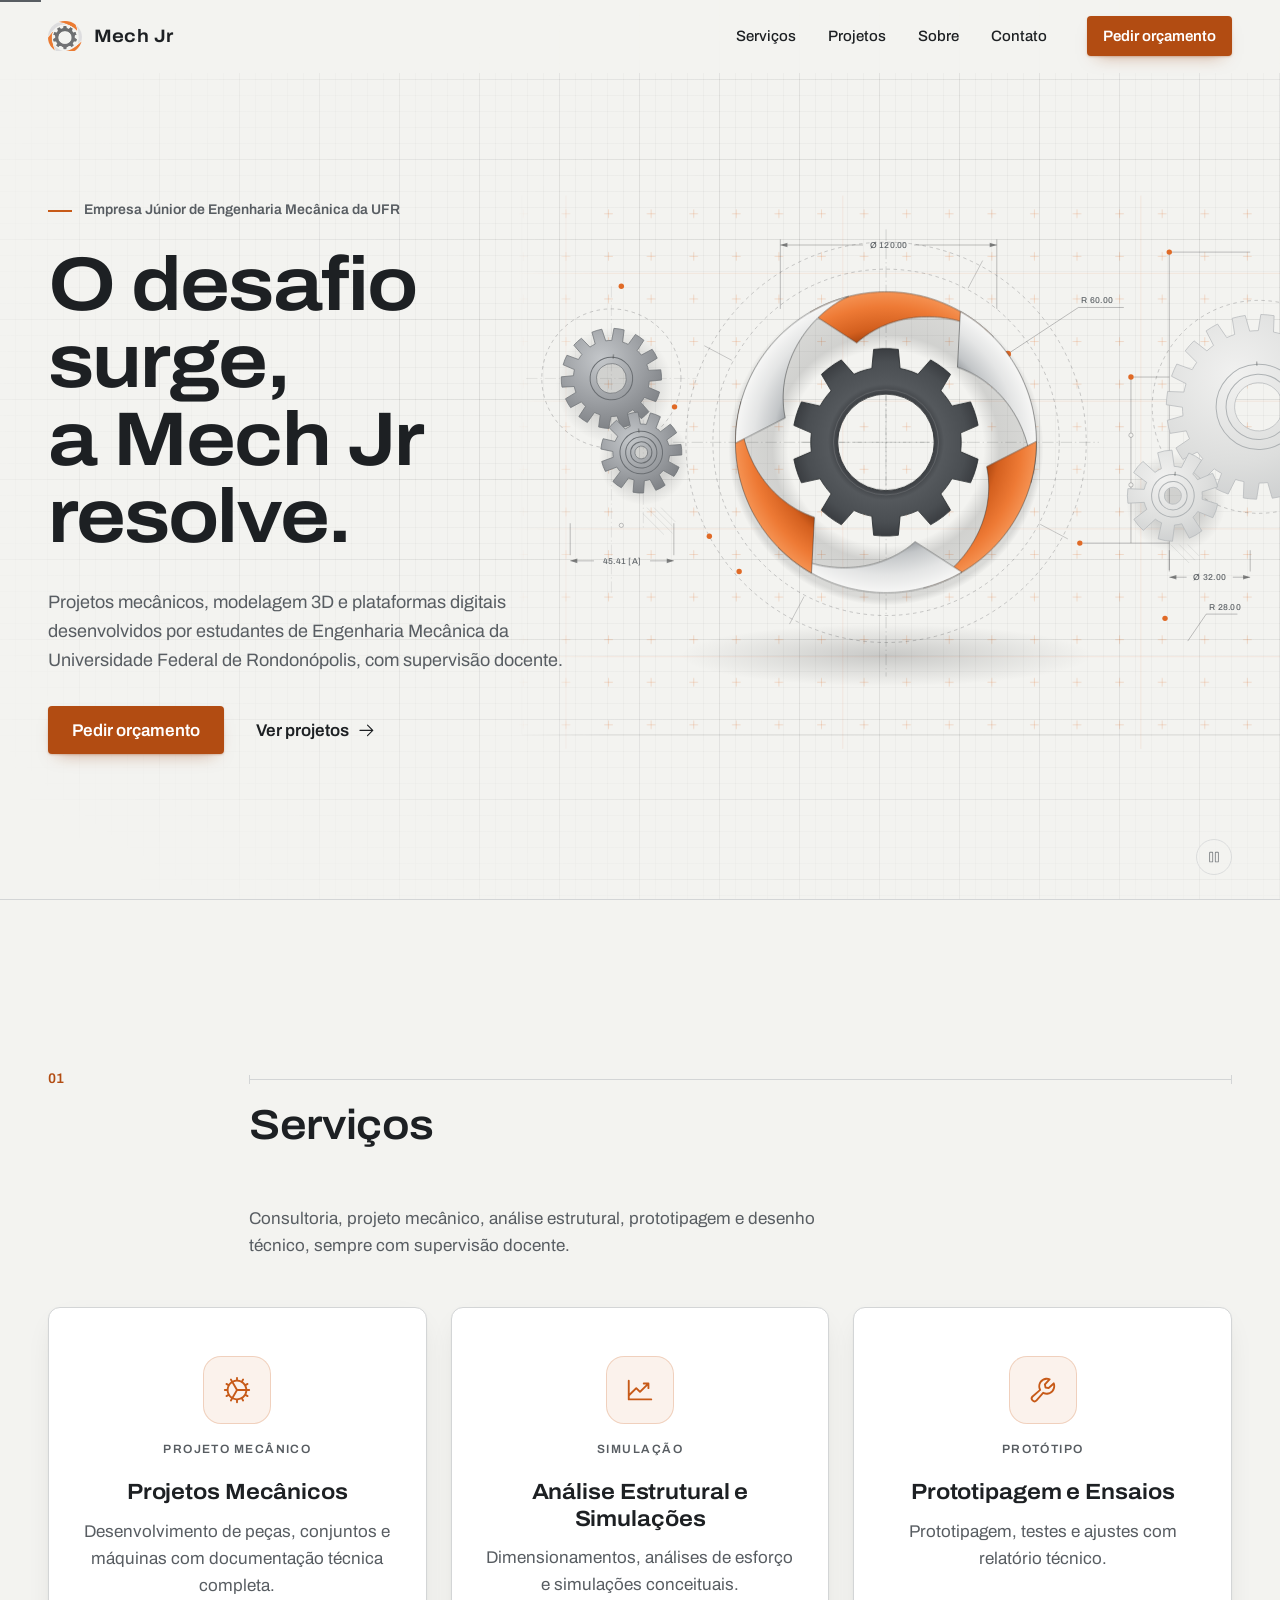
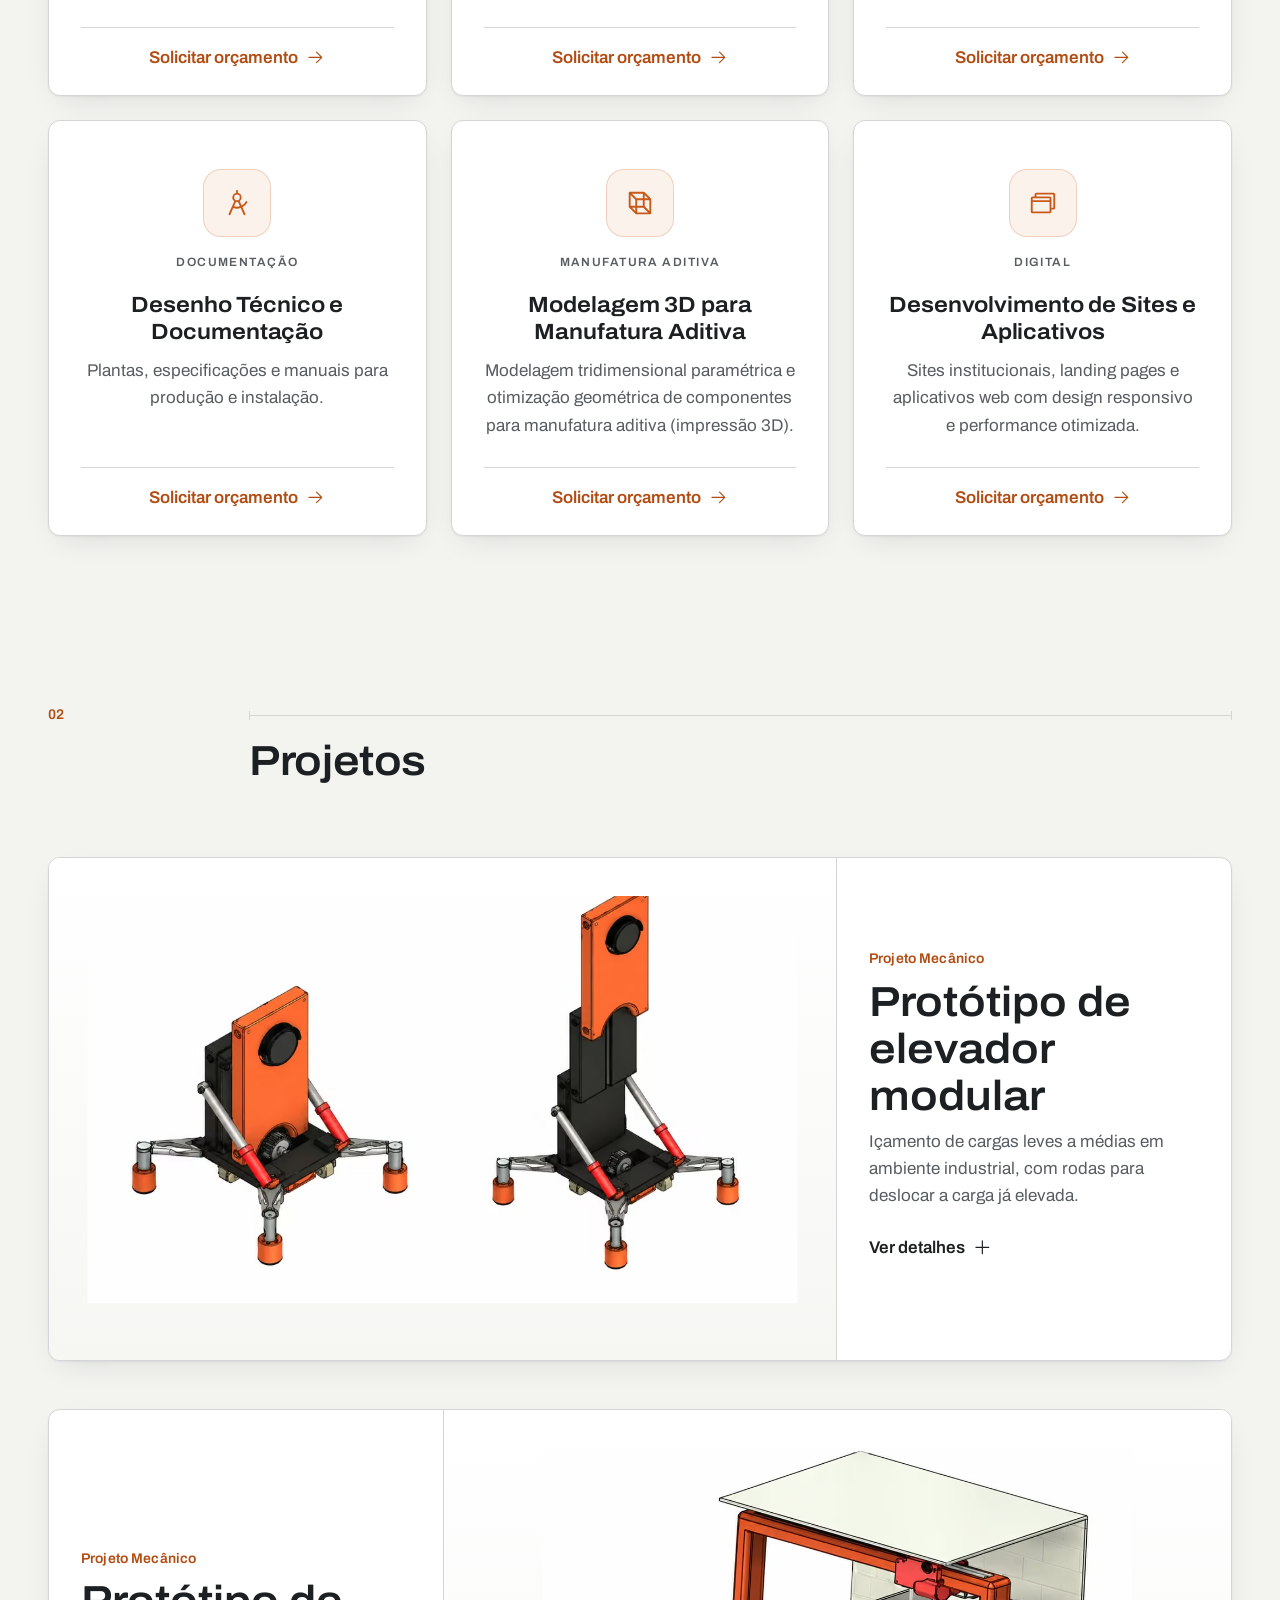
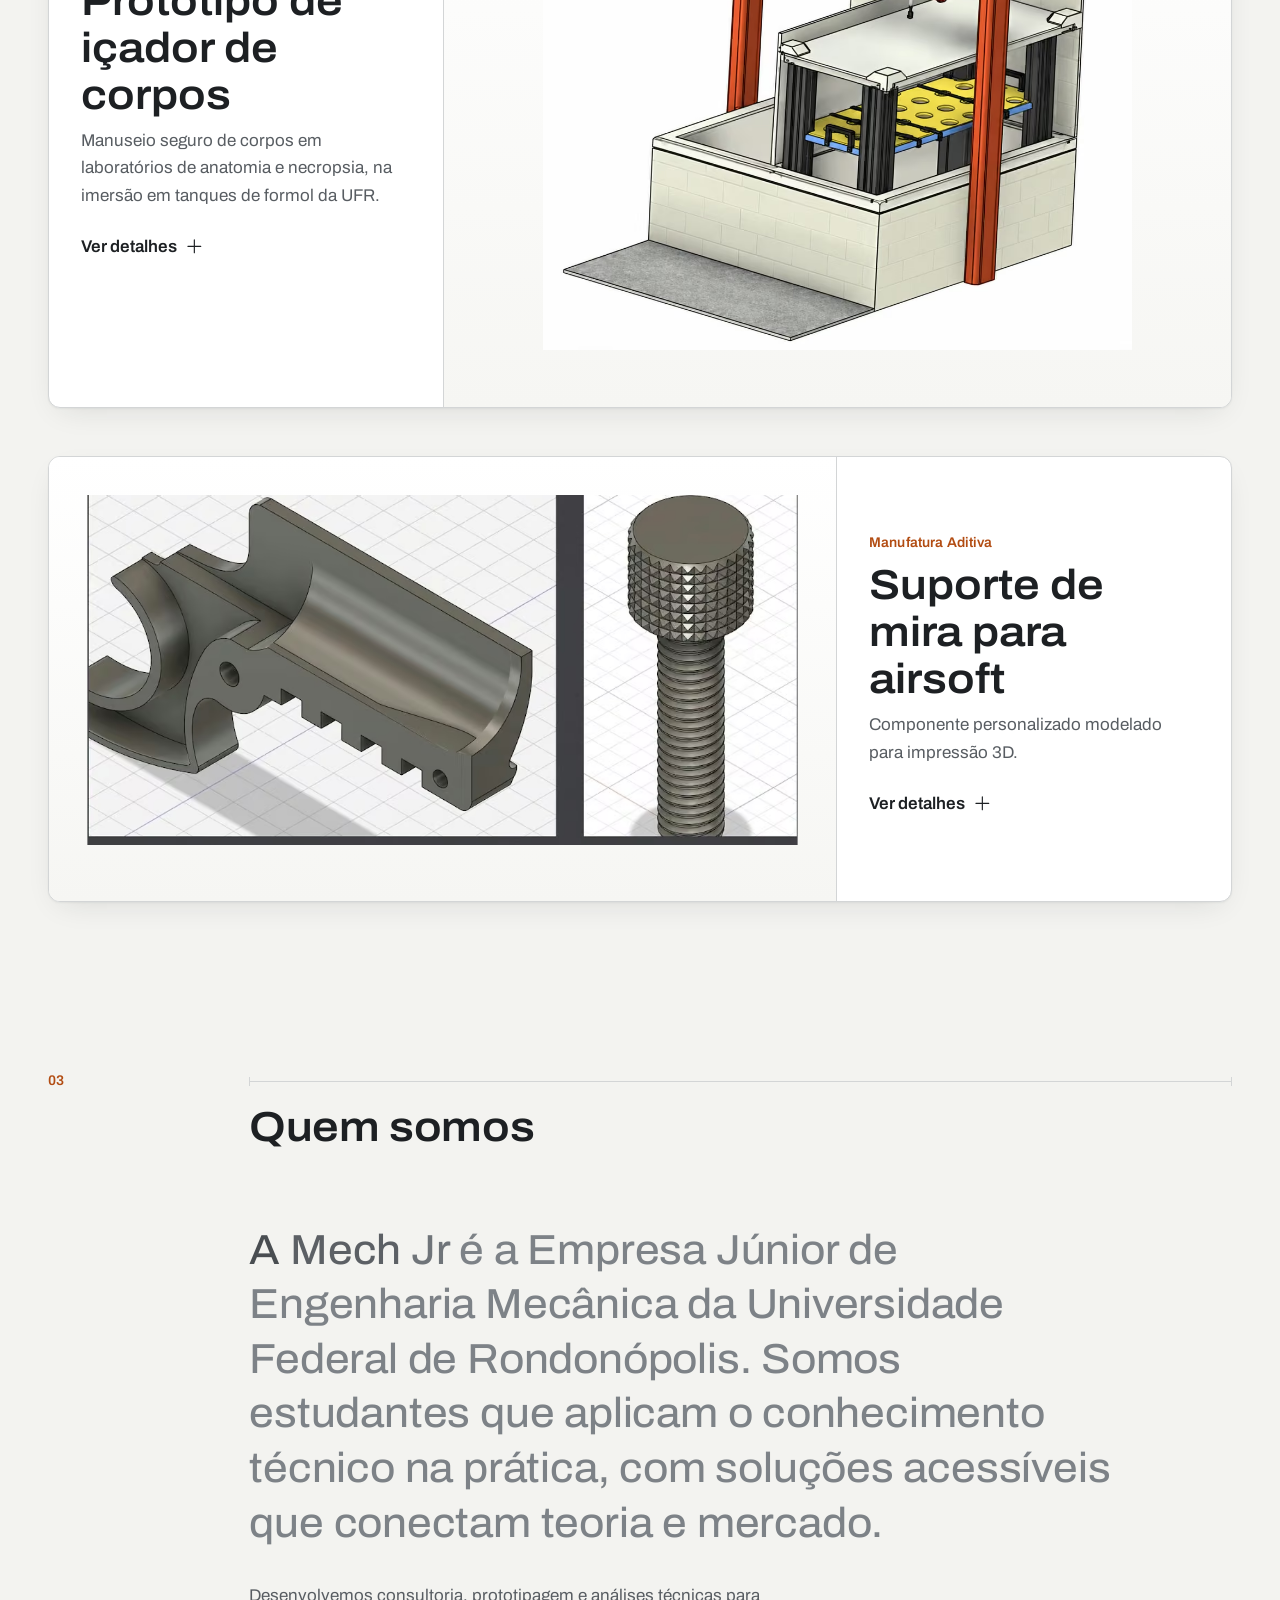
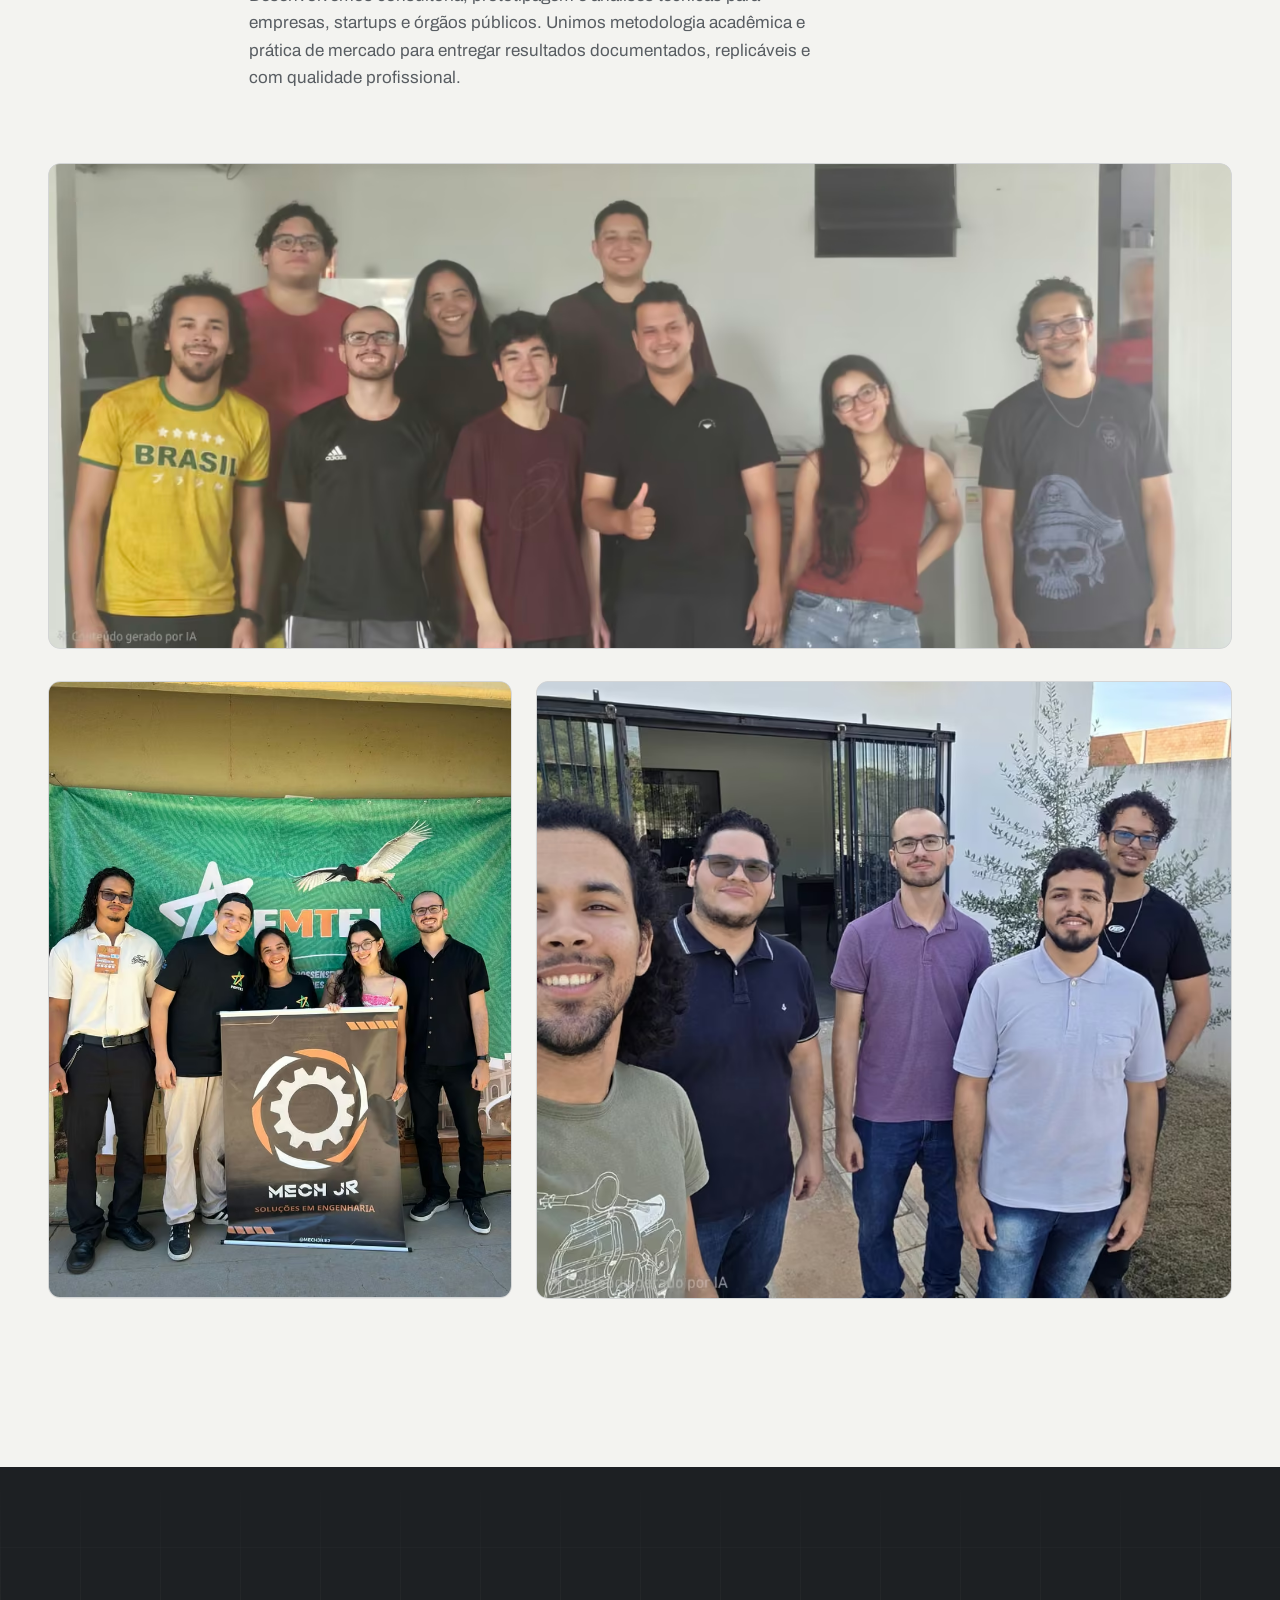
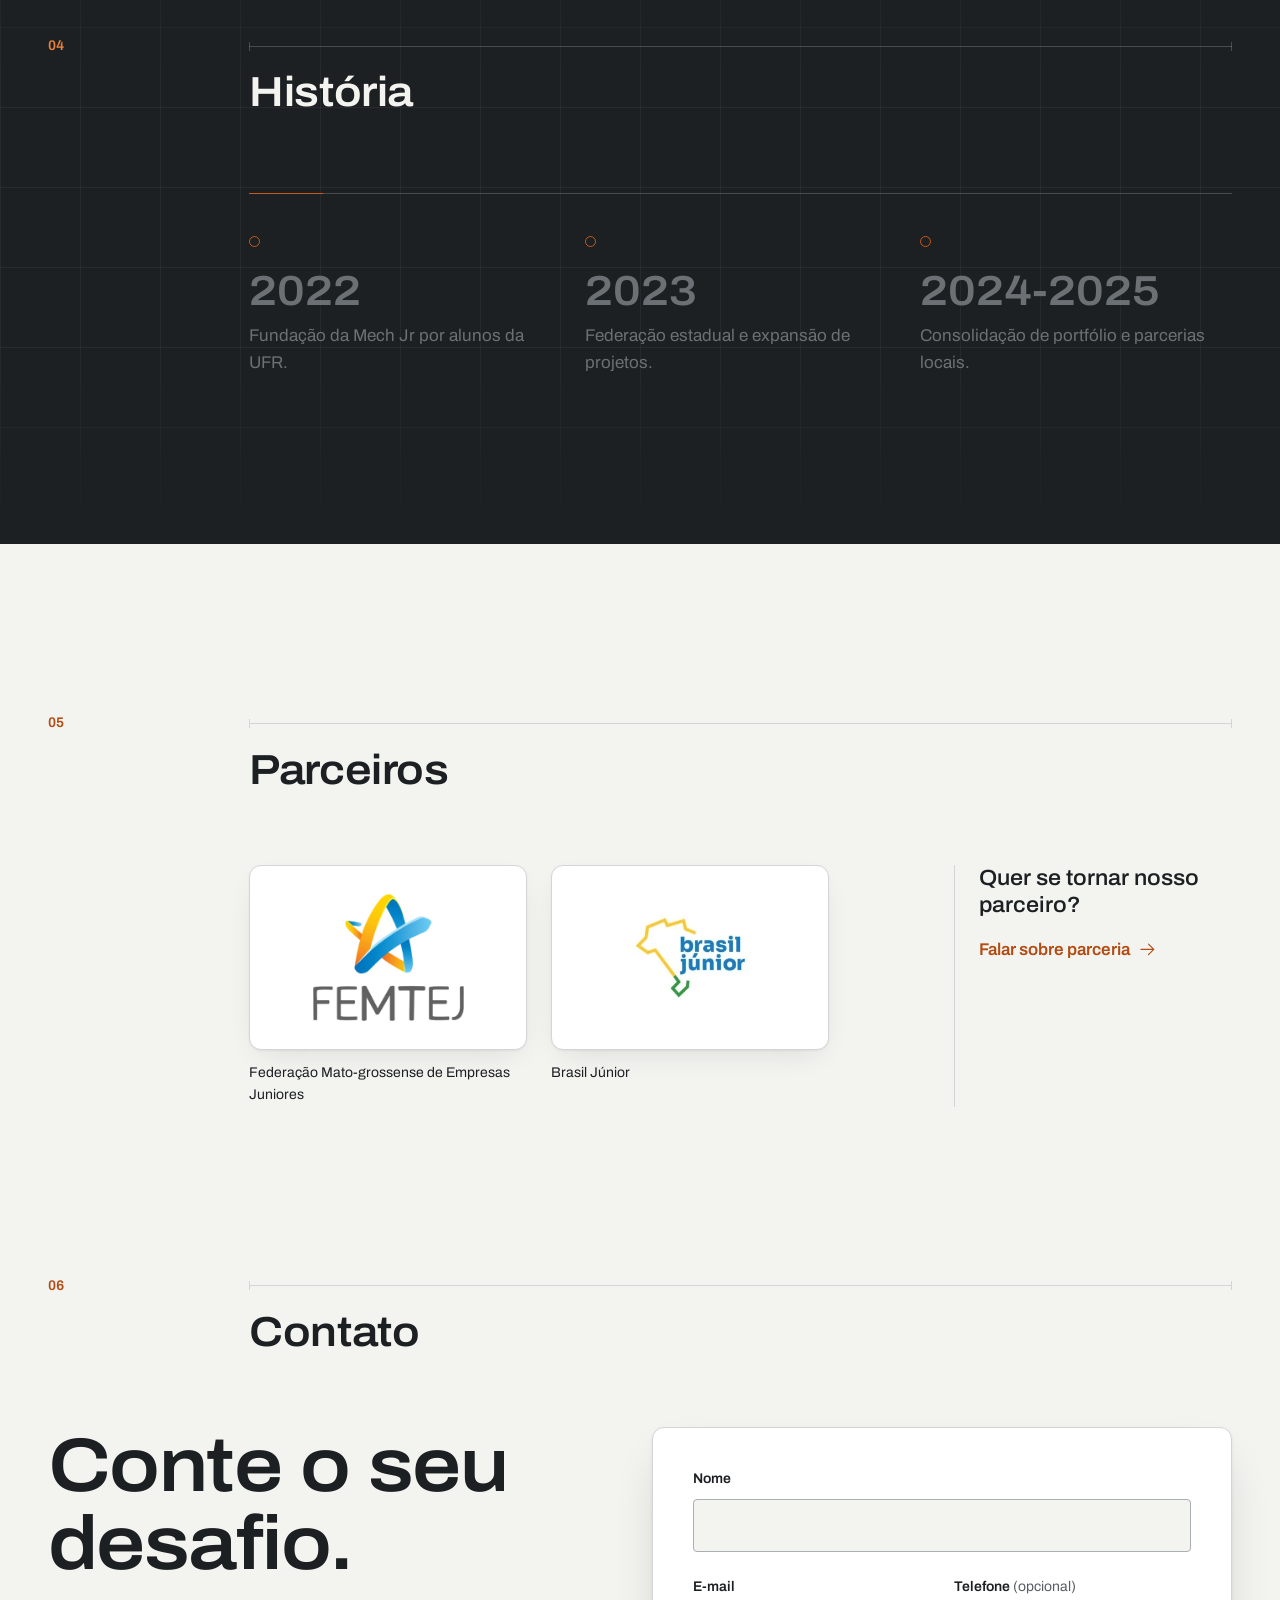
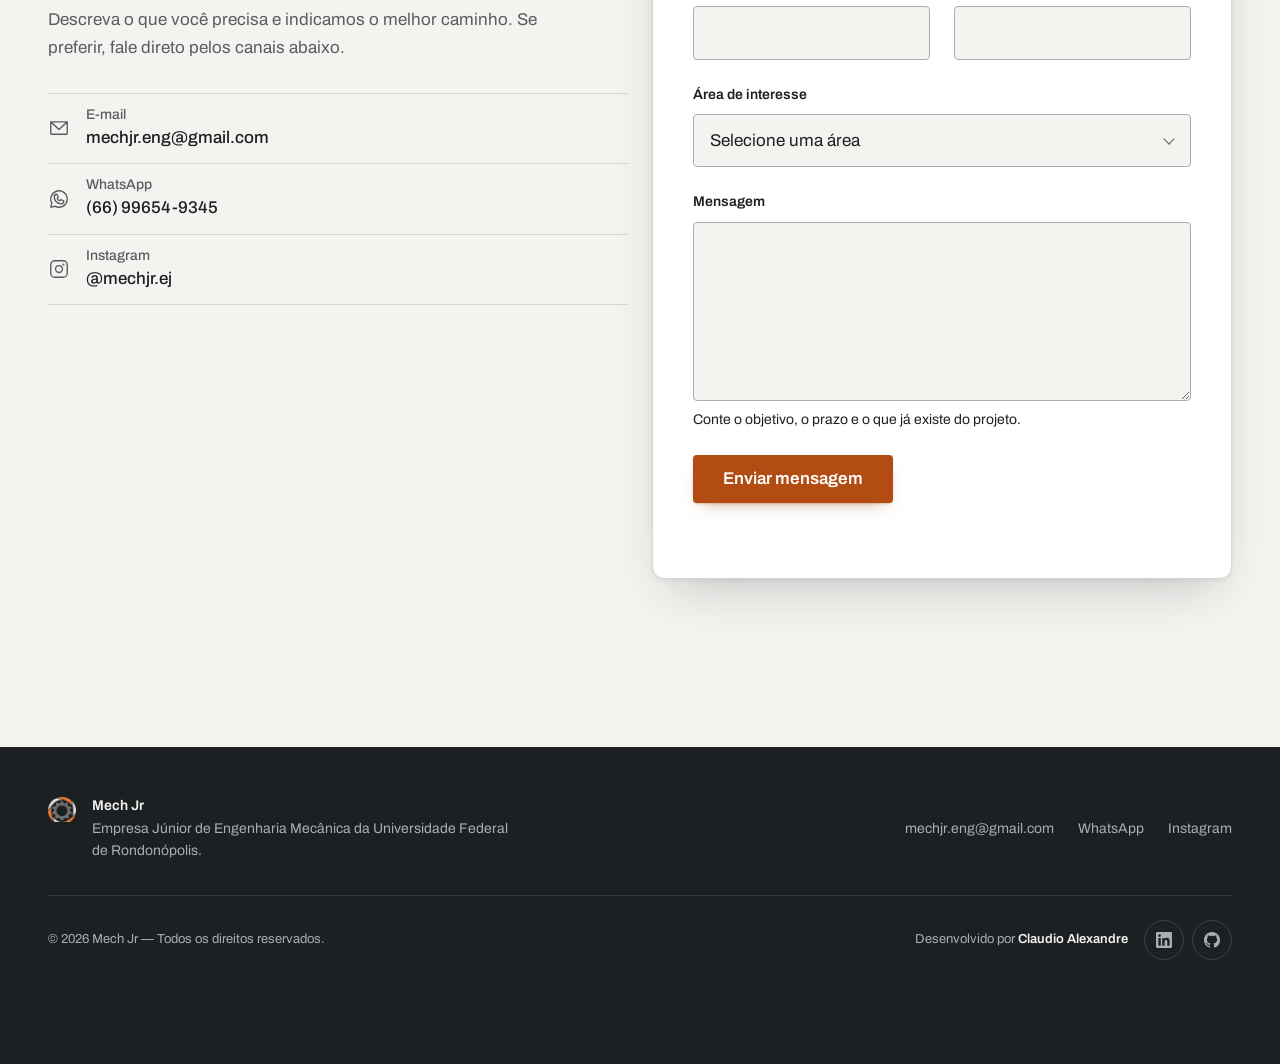
==== commit 9b2bfb4c: "feat(contato): adiciona 'Simulação computacional de componentes mecânicos' na área de interesse" ====
--- a/index.html
+++ b/index.html
@@ -107,7 +107,7 @@
             </div>
             <h3 class="card__title">Análise Estrutural e Simulações</h3>
             <p class="card__text">Dimensionamentos, análises de esforço e simulações conceituais.</p>
-            <a class="card__cta" href="#contato" data-area="Projetos Mecânicos" data-servico="Análise Estrutural e Simulações">Solicitar orçamento<span class="sr-only"> de análise estrutural e simulações</span><svg class="icon" aria-hidden="true"><use href="/assets/img/icons.svg#i-arrow-right"></use></svg></a>
+            <a class="card__cta" href="#contato" data-area="Simulação computacional de componentes mecânicos" data-servico="Análise Estrutural e Simulações">Solicitar orçamento<span class="sr-only"> de análise estrutural e simulações</span><svg class="icon" aria-hidden="true"><use href="/assets/img/icons.svg#i-arrow-right"></use></svg></a>
           </li>
           <li class="card">
             <div class="card__head">
@@ -350,6 +350,7 @@
                 <select id="f-area" name="area" required aria-describedby="e-area">
                   <option value="">Selecione uma área</option>
                   <option>Projetos Mecânicos</option>
+                  <option>Simulação computacional de componentes mecânicos</option>
                   <option>Modelagem 3D para manufatura aditiva</option>
                   <option>Desenvolvimento de Plataformas Digitais</option>
                 </select>
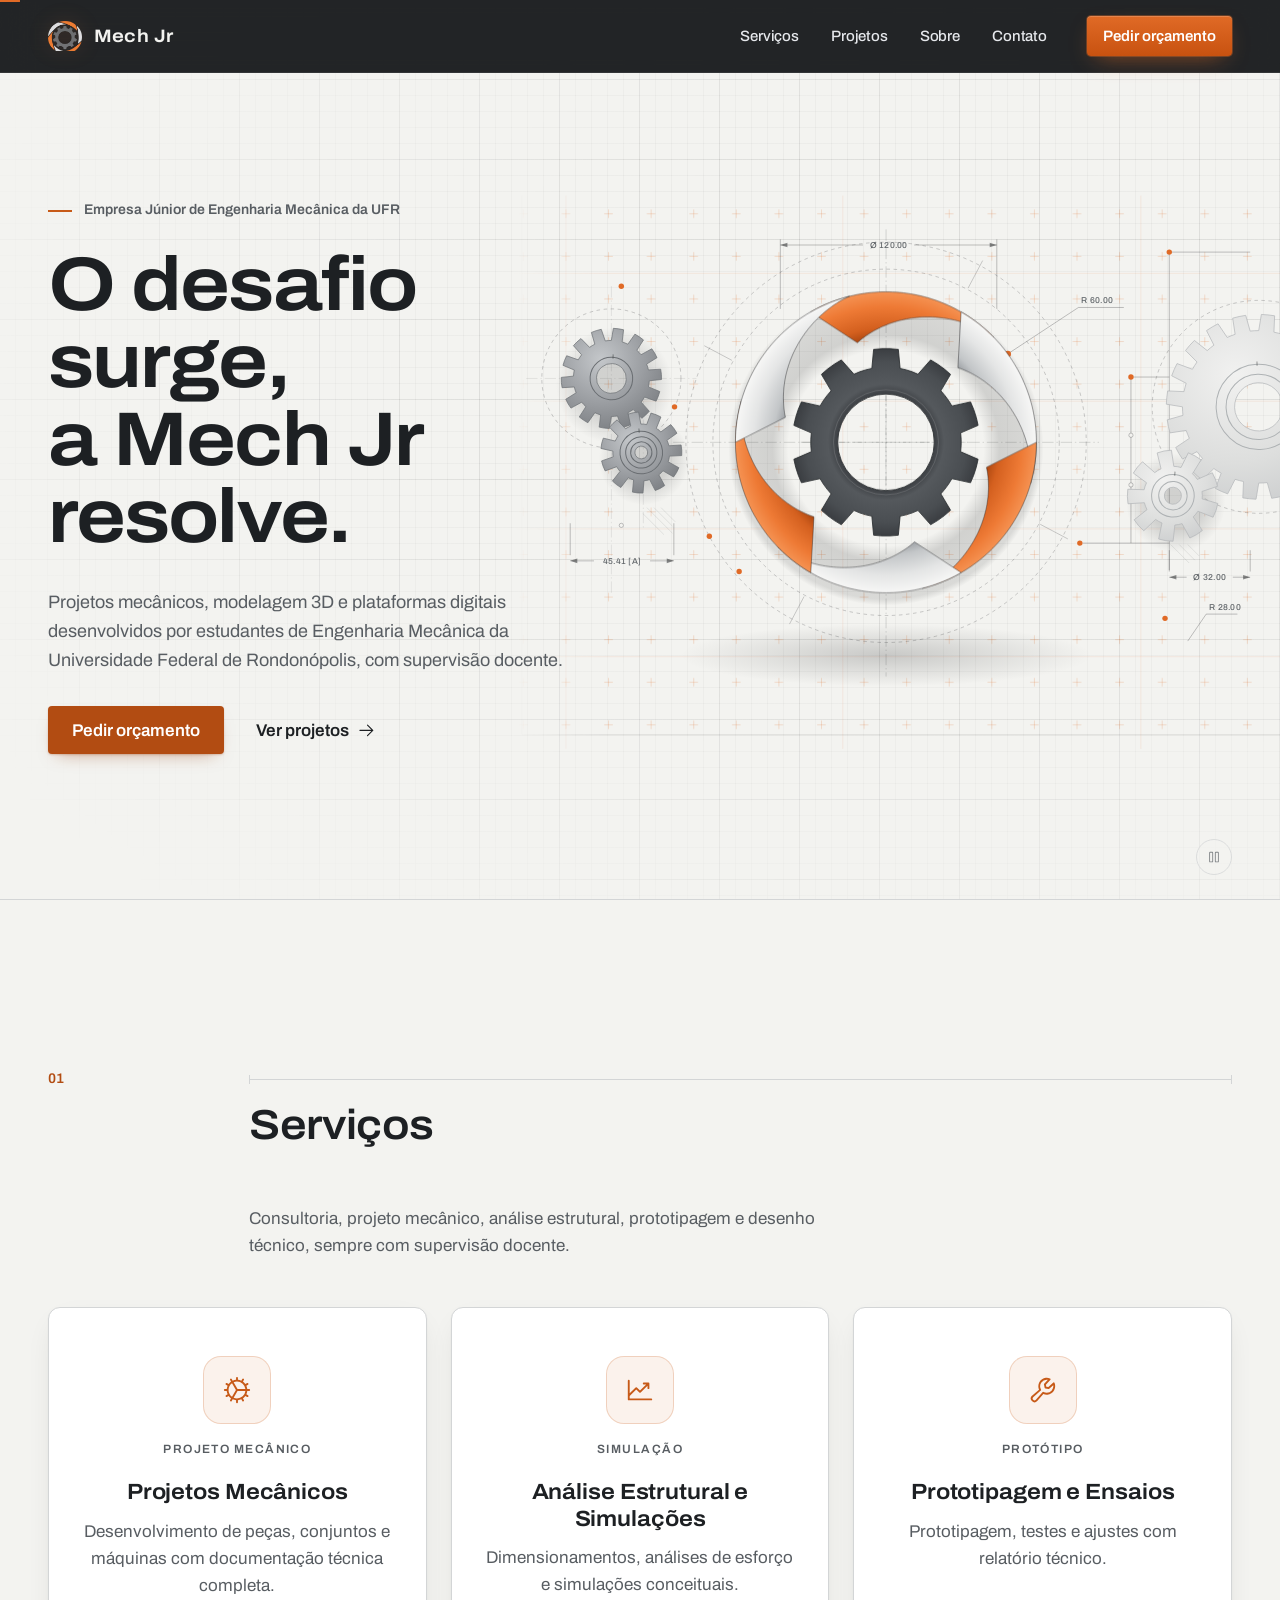
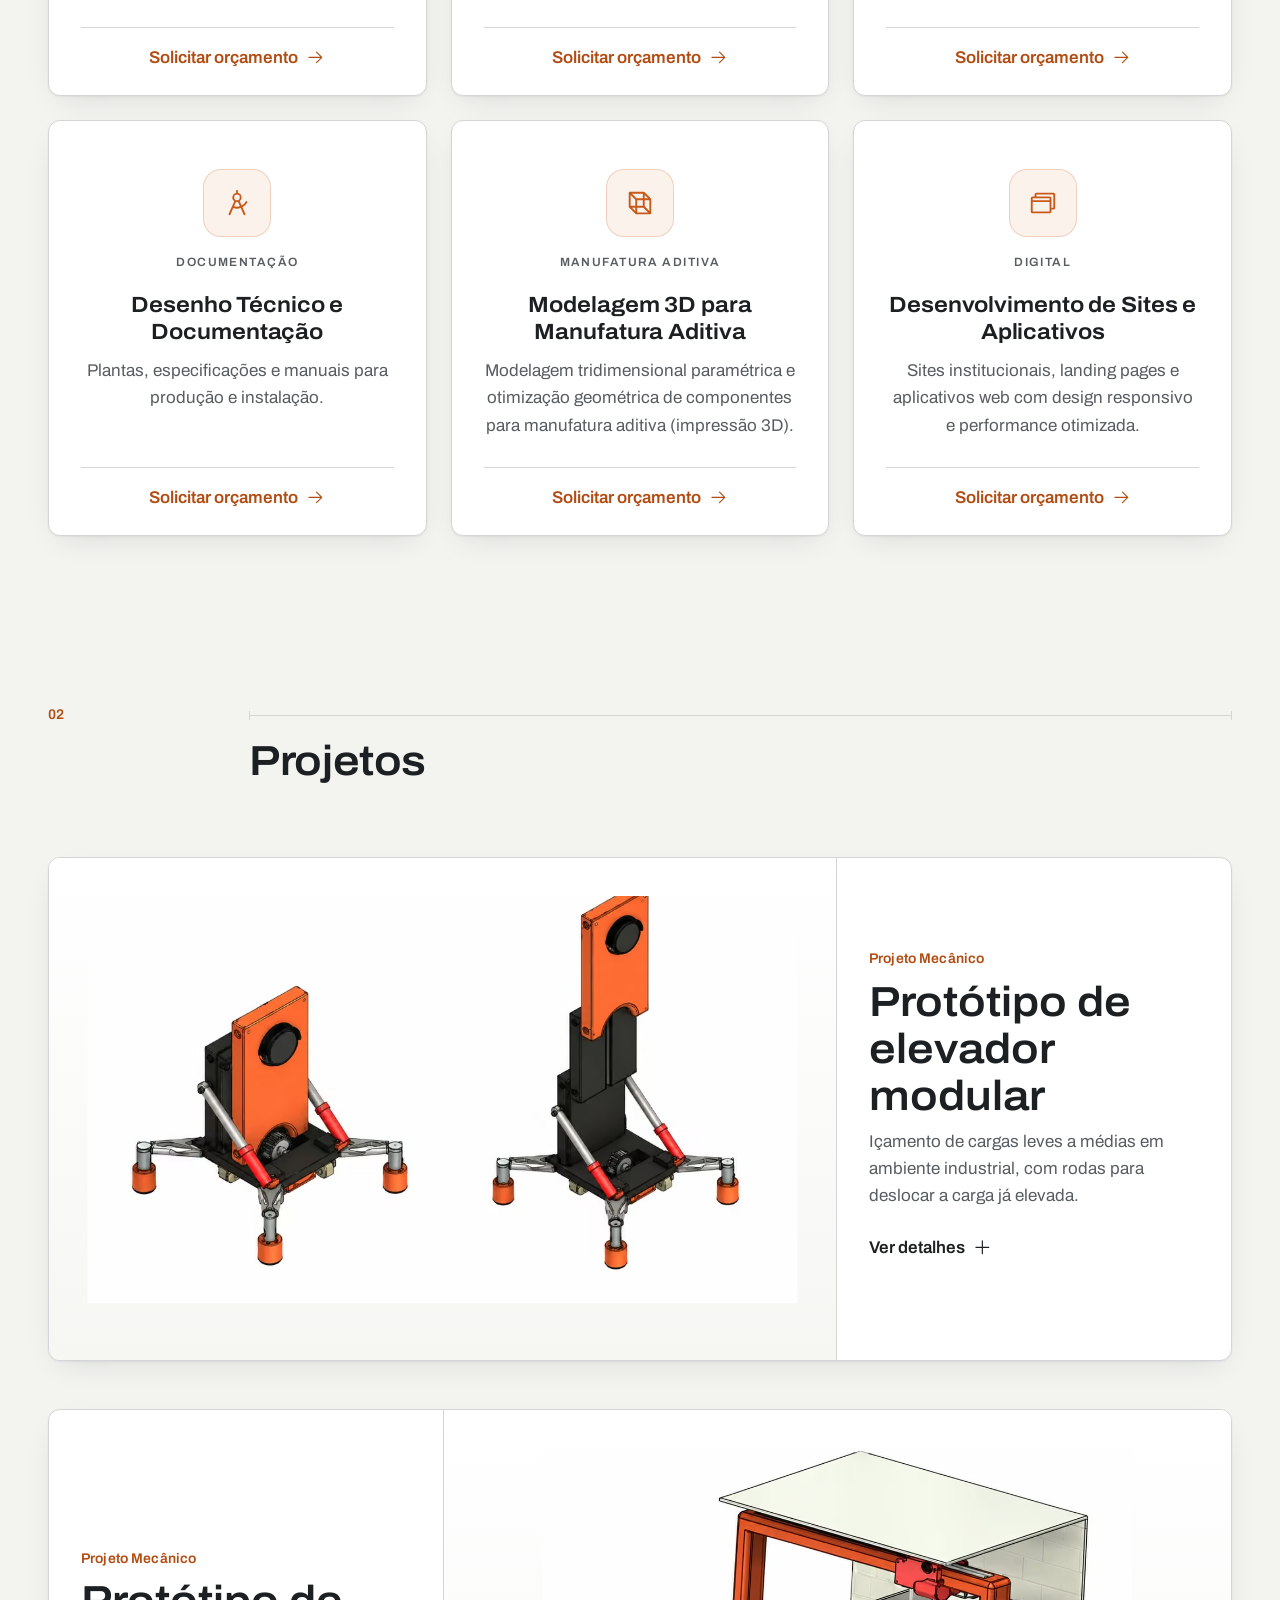
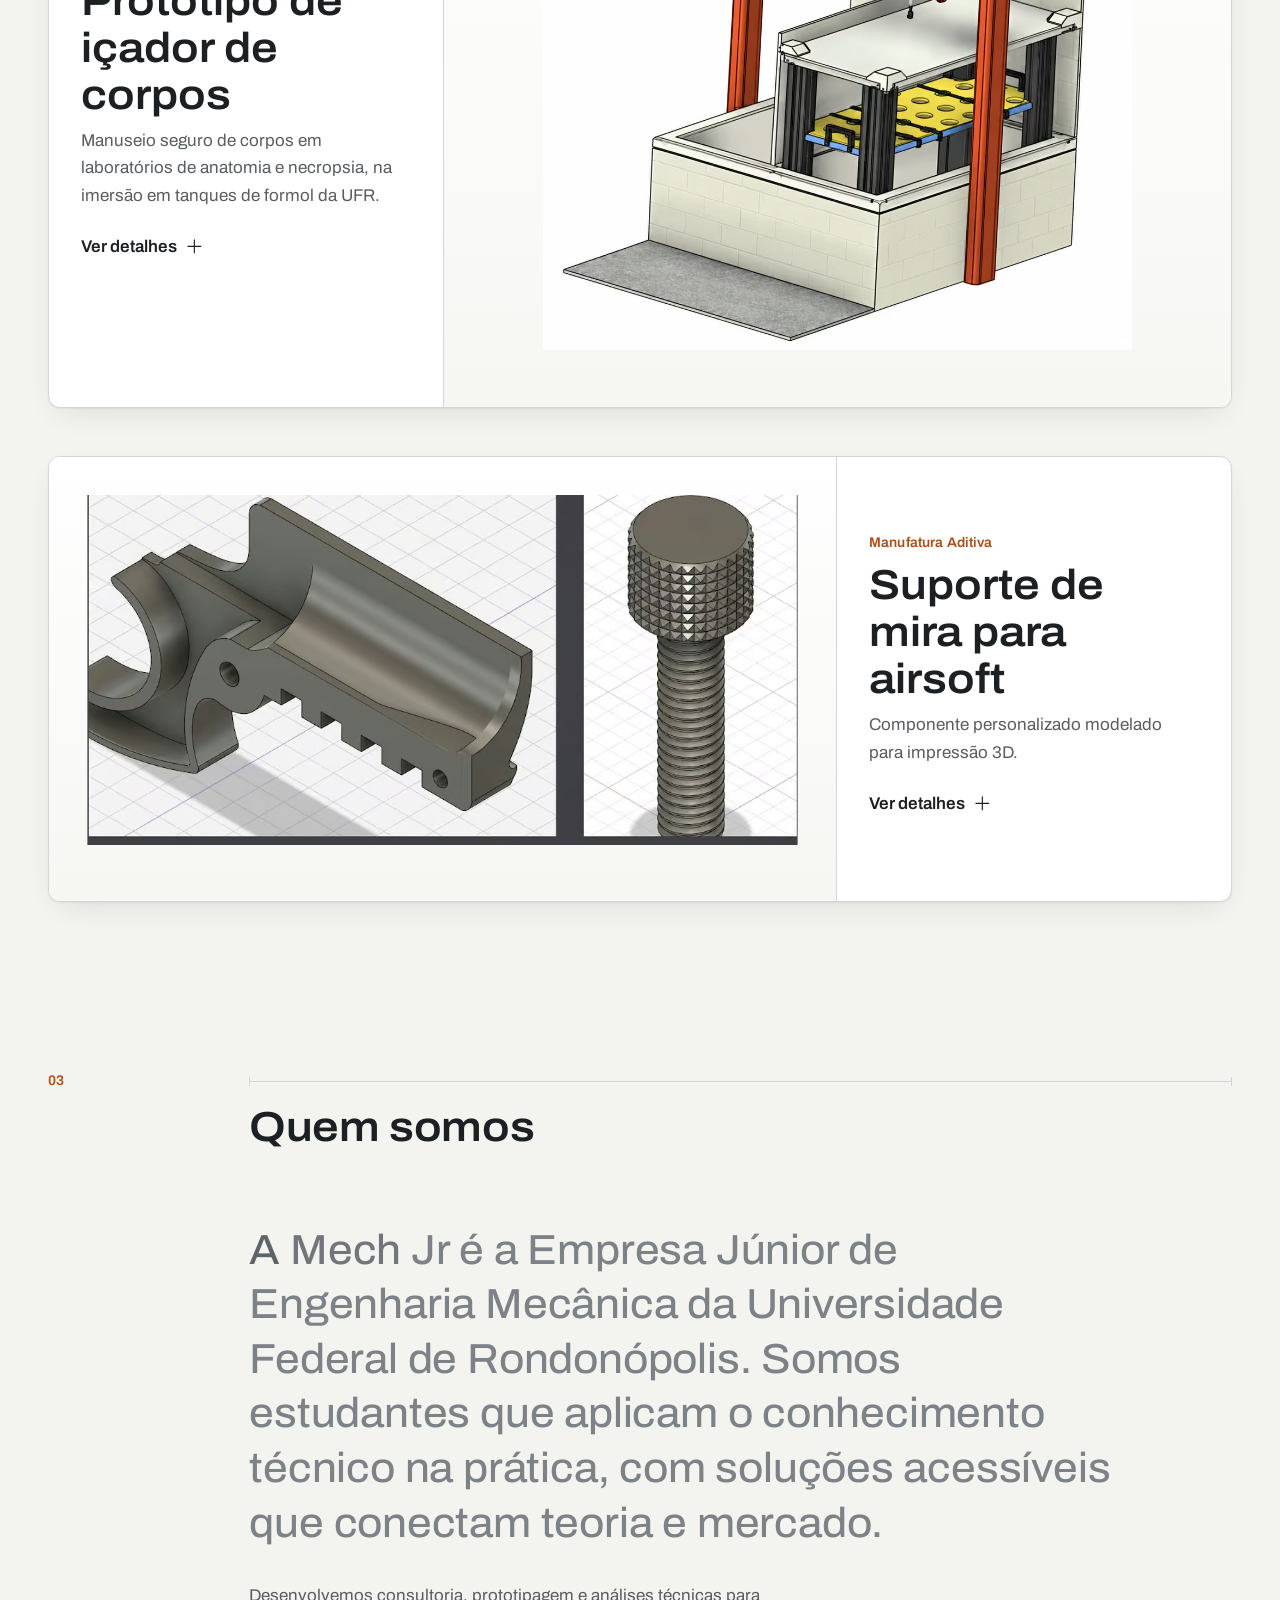
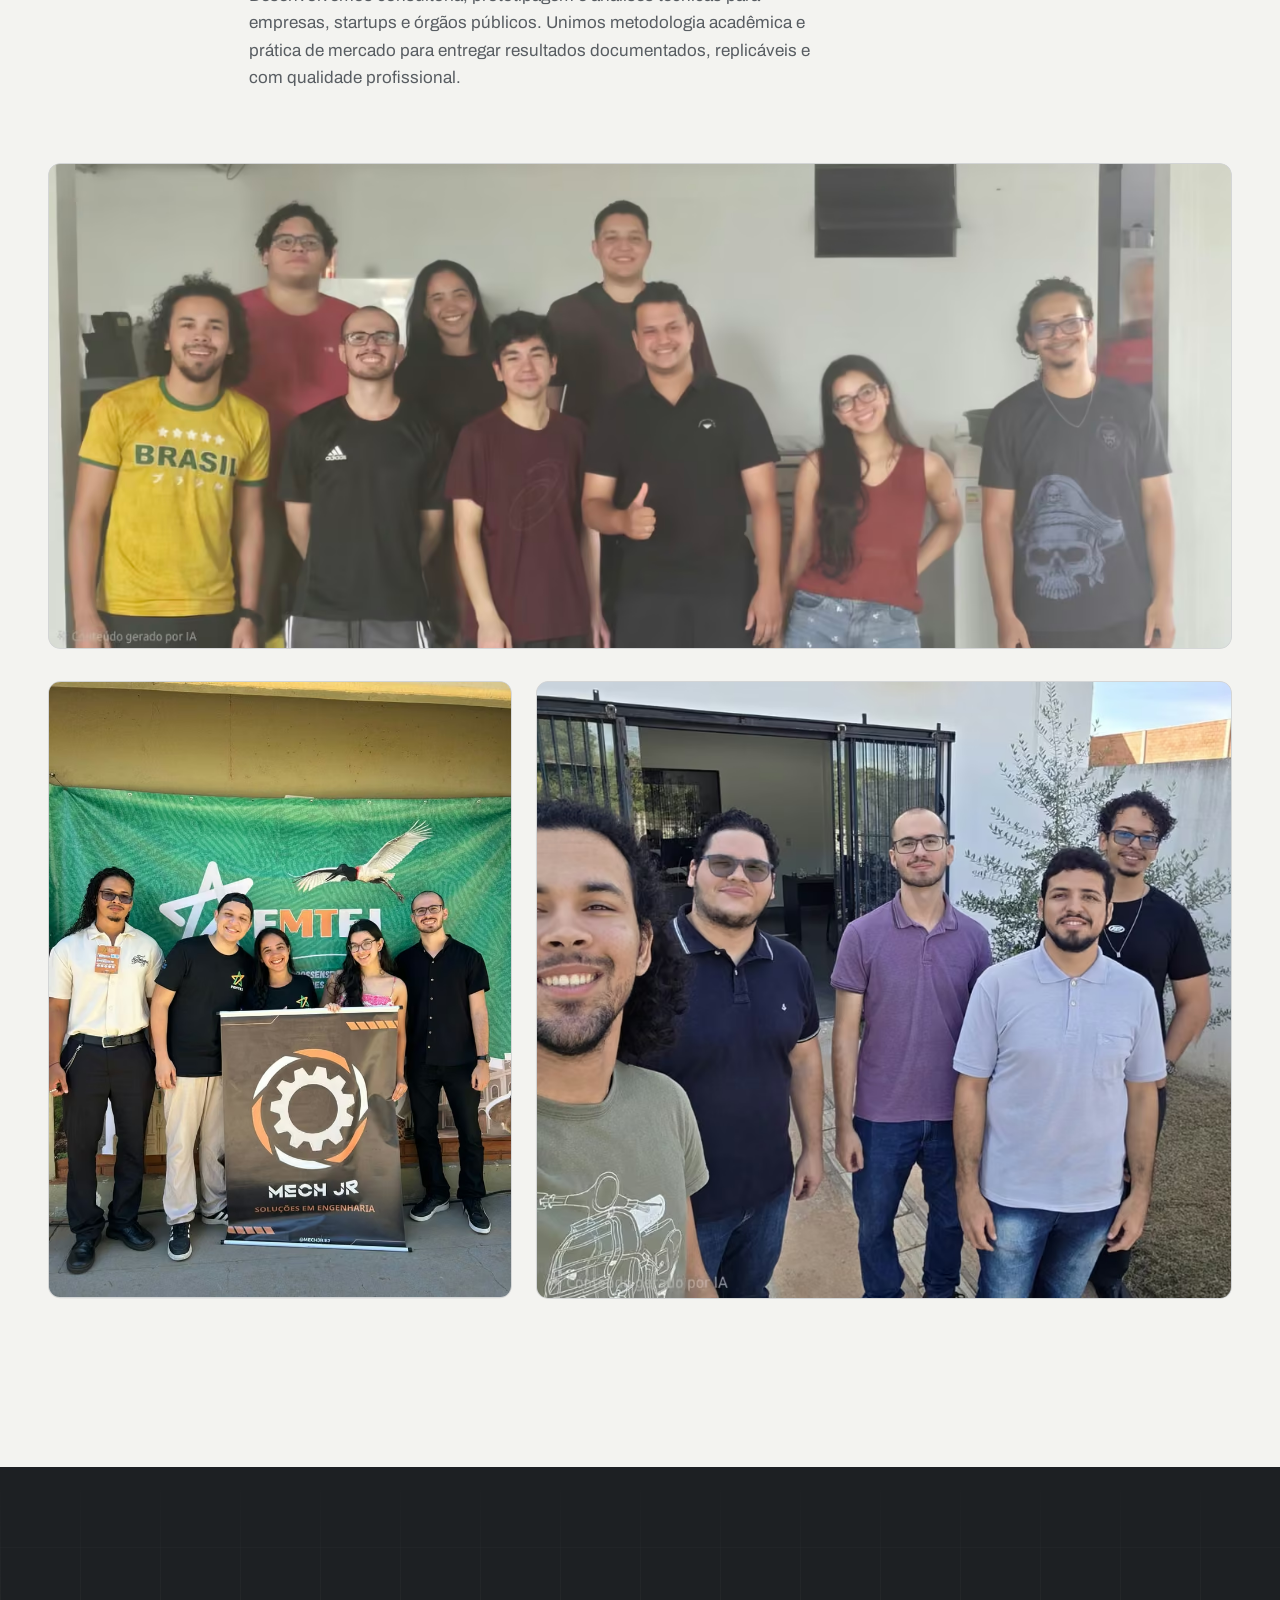
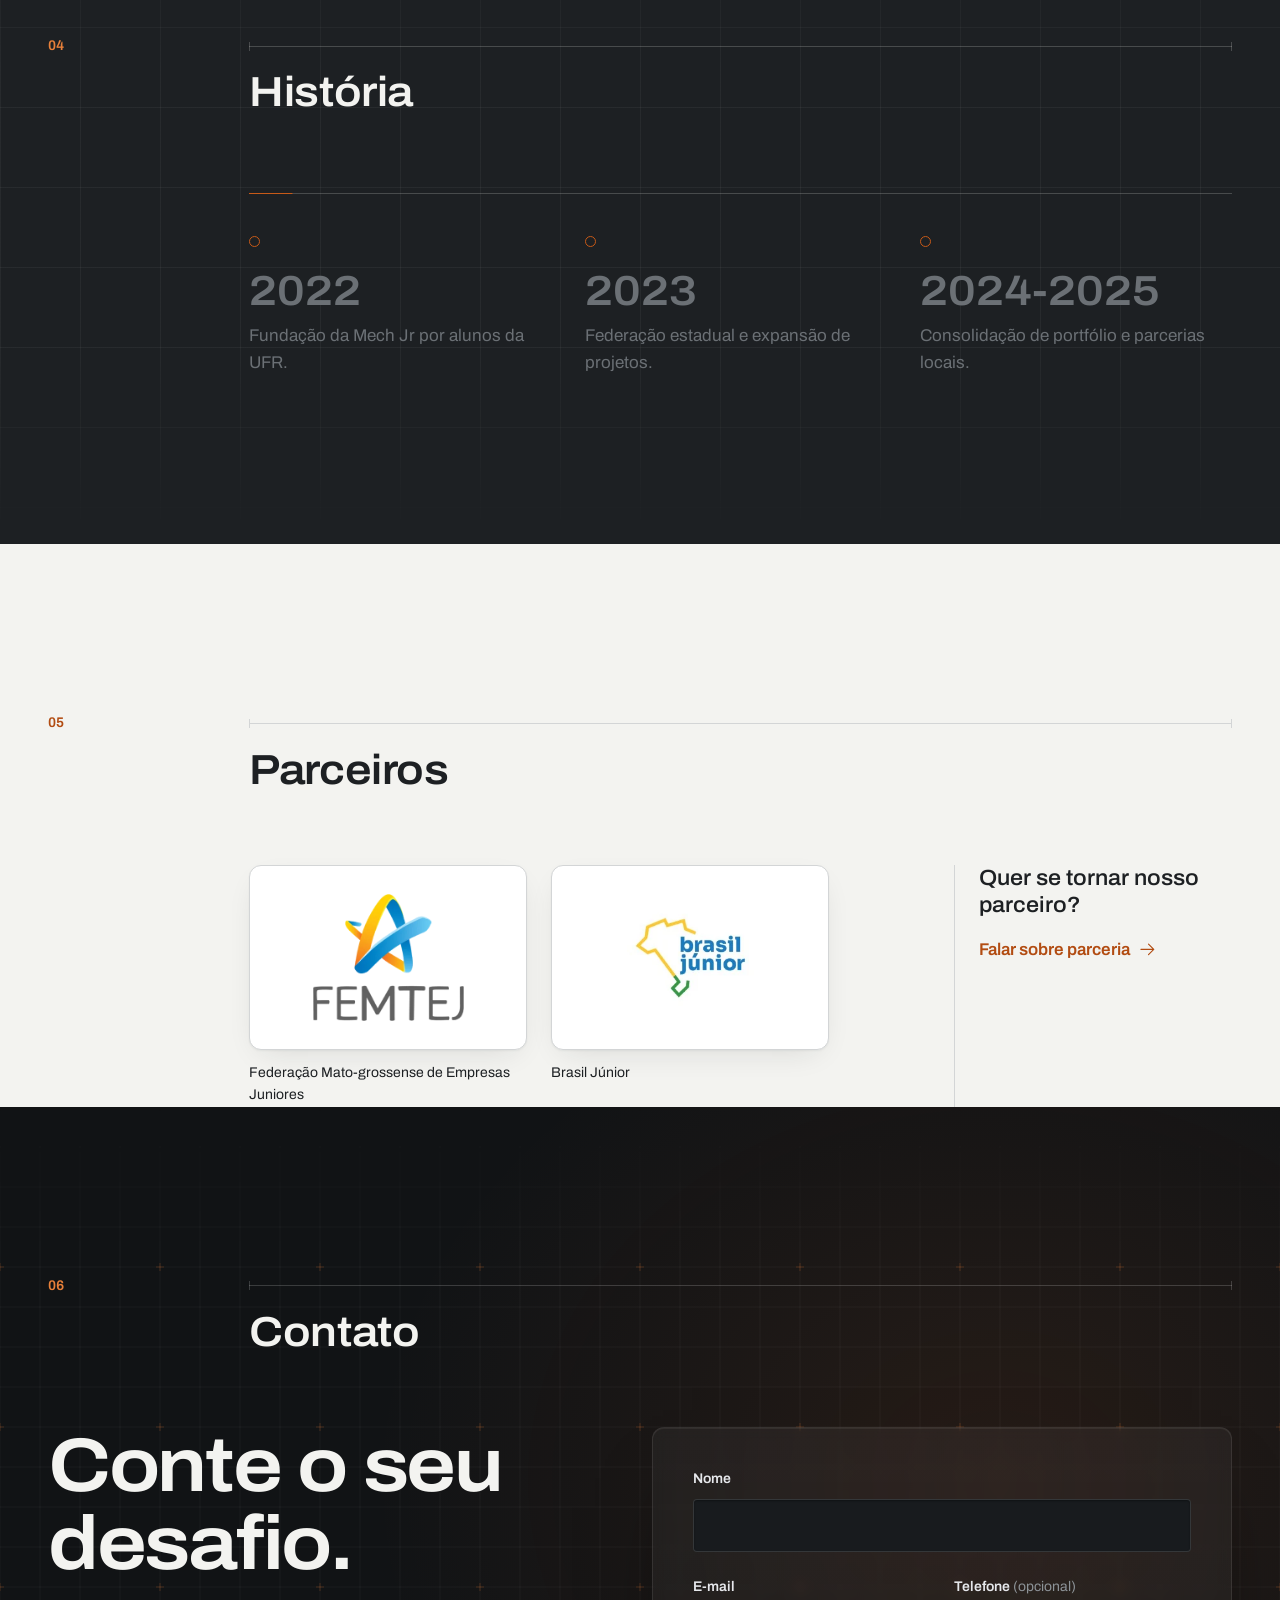
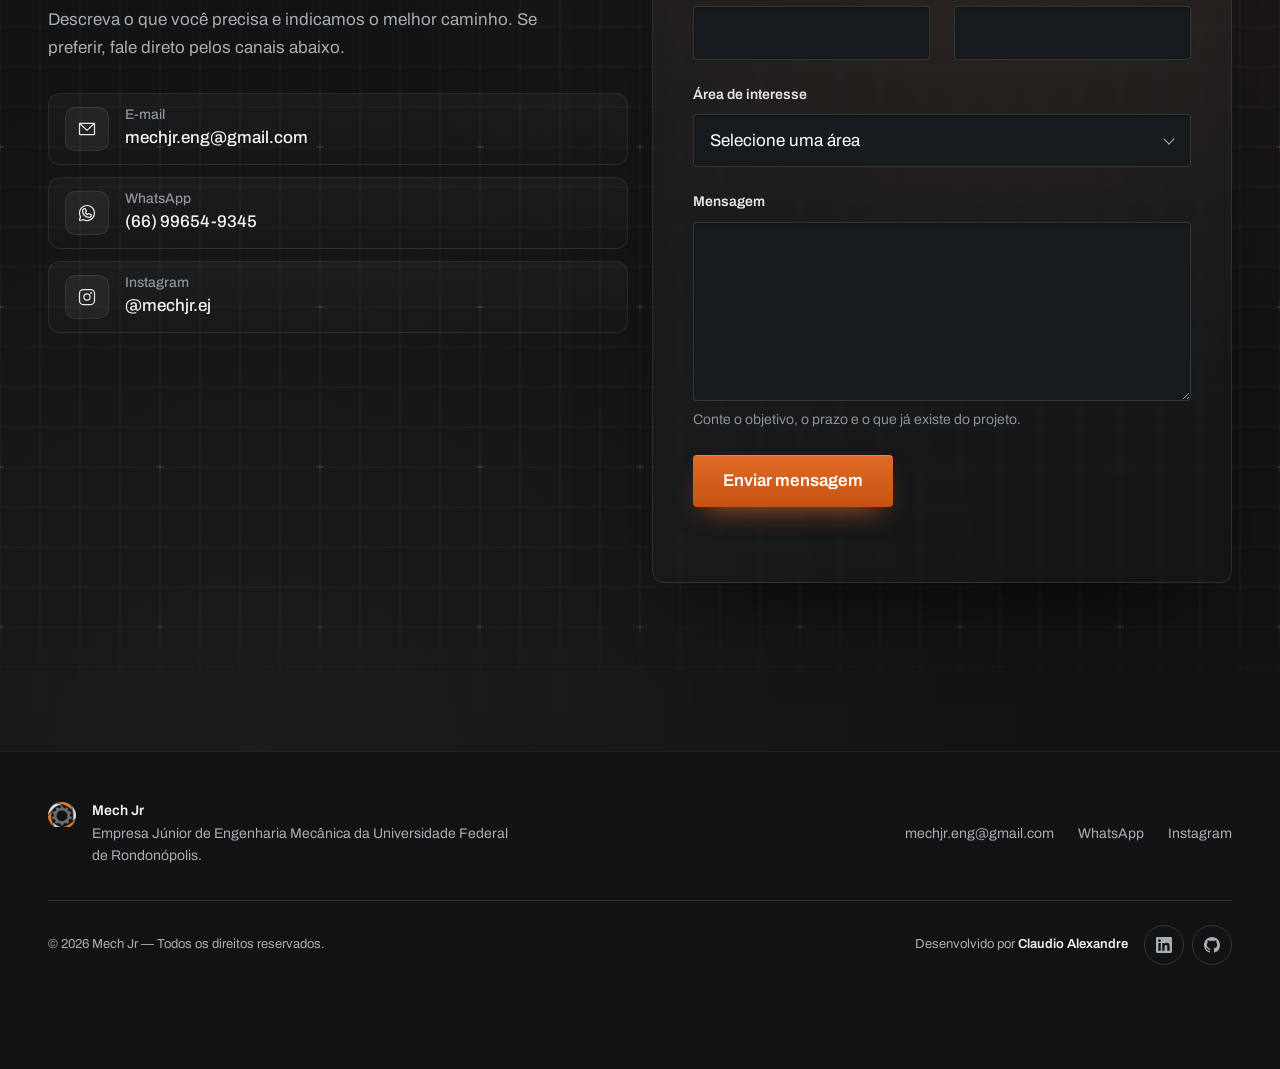
==== commit be5f96c3: "Header e contato escuros; e-mail organizado para mechjr.eng@gmail.com - Header em vidro carvão com b" ====
--- a/index.html
+++ b/index.html
@@ -308,7 +308,7 @@
       </div>
     </section>
 
-    <section class="section contact" id="contato" aria-labelledby="contato-title">
+    <section class="section contact contact--dark" id="contato" aria-labelledby="contato-title">
       <div class="wrap">
         <header class="sec-head">
           <span class="sec-head__num">06</span>
--- a/assets/css/main.css
+++ b/assets/css/main.css
@@ -791,3 +791,140 @@
 
 /* Respiro entre a galeria e a faixa escura da História */
 #sobre { padding-bottom: var(--section); }
+
+/* ===================== Header industrial escuro =====================
+   Vidro carvão com blur; o conteúdo claro do hero passa por baixo, desfocado. */
+.site-header {
+  background: rgb(17 19 21 / 0.92);
+  -webkit-backdrop-filter: blur(16px) saturate(140%);
+          backdrop-filter: blur(16px) saturate(140%);
+  border-bottom: 1px solid rgb(255 255 255 / 0.08);
+  color: #E6E8EC;
+}
+.site-header::after { /* fio de luz na base: só aparece no modo compacto */
+  content: ""; position: absolute; left: 0; right: 0; bottom: -1px; height: 1px; pointer-events: none;
+  background: linear-gradient(90deg, transparent, rgb(224 106 38 / 0.55) 50%, transparent);
+  opacity: 0; transition: opacity var(--t-in) var(--ease);
+}
+.site-header.is-compact { border-bottom-color: rgb(255 255 255 / 0.08); box-shadow: 0 10px 30px -18px rgb(0 0 0 / 0.6); }
+.site-header.is-compact::after { opacity: 1; }
+.brand__name { color: #F3F3F0; }
+.brand img { filter: drop-shadow(0 0 10px rgb(224 106 38 / 0.18)); }
+.nav-toggle { color: #E6E8EC; }
+.site-header :focus-visible { outline-color: #E06A26; }
+.nav a:not(.btn) { color: #E6E8EC; font-weight: 500; letter-spacing: -0.01em; }
+.nav a:not(.btn):hover, .nav a[aria-current="true"] { color: #E06A26; }
+.nav__cta, .site-header .btn--primary {
+  background: linear-gradient(180deg, #E06A26 0%, #C85210 100%); color: #fff;
+  box-shadow: inset 0 1px 0 rgb(255 255 255 / 0.18), 0 0 0 1px rgb(224 106 38 / 0.35), 0 8px 24px -10px rgb(224 106 38 / 0.7);
+}
+.nav__cta:hover, .site-header .btn--primary:hover {
+  background: linear-gradient(180deg, #EC7733 0%, #D05A16 100%);
+  box-shadow: inset 0 1px 0 rgb(255 255 255 / 0.24), 0 0 0 1px rgb(224 106 38 / 0.5), 0 14px 32px -12px rgb(224 106 38 / 0.85);
+}
+@media (max-width: 899.98px) {
+  .nav { background: rgb(17 19 21 / 0.98); border-bottom: 1px solid rgb(255 255 255 / 0.08); }
+  .nav a:not(.btn) { border-bottom-color: rgb(255 255 255 / 0.08); }
+}
+@media (min-width: 900px) {
+  /* sublinhado que cresce do centro, com mola */
+  .nav a:not(.btn) {
+    position: relative; background-image: none;
+    transition: color 450ms var(--spring);
+  }
+  .nav a:not(.btn)::after {
+    content: ""; position: absolute; left: 0; right: 0; bottom: 10px; height: 1px; background: currentColor;
+    transform: scaleX(0); transition: transform 500ms var(--spring);
+  }
+  .nav a:not(.btn):hover::after, .nav a[aria-current="true"]::after { transform: scaleX(1); }
+}
+.progress { z-index: 61; }
+.progress__bar { background: #E06A26; }
+
+/* ===================== 06 Contato: faixa escura com grid CAD ===================== */
+.contact--dark {
+  position: relative; isolation: isolate; overflow: hidden;
+  background:
+    radial-gradient(ellipse 70% 60% at 78% 30%, rgb(224 106 38 / 0.10), transparent 70%),
+    radial-gradient(ellipse 90% 80% at 20% 100%, rgb(255 255 255 / 0.04), transparent 70%),
+    #111315;
+  color: #F3F3F0;
+}
+.contact--dark::before { /* malha milimetrada: linhas a cada 40px e cruzetas laranja nos nós */
+  content: ""; position: absolute; inset: 0; z-index: -1; pointer-events: none;
+  background-image:
+    url("data:image/svg+xml,%3Csvg xmlns='http://www.w3.org/2000/svg' width='160' height='160'%3E%3Cpath d='M-4 0H4M0 -4V4M156 0H164M160 -4V4M-4 160H4M0 156V164M156 160H164M160 156V164' stroke='%23E06A26' stroke-opacity='.25' stroke-width='1' fill='none'/%3E%3C/svg%3E"),
+    linear-gradient(to right, rgb(255 255 255 / 0.04) 1px, transparent 1px),
+    linear-gradient(to bottom, rgb(255 255 255 / 0.04) 1px, transparent 1px);
+  background-size: 160px 160px, 40px 40px, 40px 40px;
+  background-position: -0.5px -0.5px, -0.5px -0.5px, -0.5px -0.5px;
+  -webkit-mask-image: linear-gradient(to bottom, transparent, #000 12%, #000 88%, transparent);
+          mask-image: linear-gradient(to bottom, transparent, #000 12%, #000 88%, transparent);
+}
+.contact--dark .sec-head__num { color: #E8803A; }
+.contact--dark .sec-head__rule, .contact--dark .sec-head__rule::before, .contact--dark .sec-head__rule::after { background: rgb(243 243 240 / 0.18); }
+.contact--dark .contact__call { color: #F3F3F0; font-weight: 650; letter-spacing: -0.03em; }
+.contact--dark .contact__text { color: #A9AEB2; }
+.contact--dark :focus-visible { outline-color: #E06A26; }
+
+.contact--dark .channels { display: grid; gap: var(--s-3); border-top: 0; }
+.contact--dark .channel {
+  position: relative; gap: var(--s-4); min-height: 72px; padding: var(--s-3) var(--s-4);
+  border: 1px solid rgb(255 255 255 / 0.08); border-radius: var(--radius-lg);
+  background: linear-gradient(180deg, rgb(255 255 255 / 0.035), rgb(255 255 255 / 0.01));
+  color: #F3F3F0;
+  transition: border-color 300ms var(--ease), background-color 300ms var(--ease), transform 500ms var(--spring), box-shadow 500ms var(--ease);
+}
+.contact--dark .channel::after { /* seta que surge no hover */
+  content: "→"; margin-left: auto; color: #E06A26; font-weight: 600;
+  opacity: 0; transform: translateX(-6px); transition: opacity 300ms var(--ease), transform 500ms var(--spring);
+}
+.contact--dark .channel .icon {
+  box-sizing: content-box; width: 20px; height: 20px; padding: 11px; border-radius: 10px;
+  background: rgb(255 255 255 / 0.05); border: 1px solid rgb(255 255 255 / 0.08); color: #E6E8EC;
+  transition: background-color 300ms var(--ease), color 300ms var(--ease), border-color 300ms var(--ease);
+}
+.contact--dark .channel__label { color: #8D9398; }
+.contact--dark .channel:hover, .contact--dark .channel:focus-visible {
+  color: #FFFFFF; border-color: rgb(224 106 38 / 0.45); transform: translateY(-2px);
+  background: linear-gradient(180deg, rgb(224 106 38 / 0.08), rgb(255 255 255 / 0.01));
+  box-shadow: 0 16px 36px -20px rgb(224 106 38 / 0.55);
+}
+.contact--dark .channel:hover .icon, .contact--dark .channel:focus-visible .icon { background: #E06A26; border-color: #E06A26; color: #fff; }
+.contact--dark .channel:hover::after, .contact--dark .channel:focus-visible::after { opacity: 1; transform: translateX(0); }
+
+.contact--dark .form {
+  background: linear-gradient(180deg, rgb(255 255 255 / 0.045), rgb(255 255 255 / 0.015));
+  border: 1px solid rgb(255 255 255 / 0.09);
+  box-shadow: inset 0 1px 0 rgb(255 255 255 / 0.06), 0 40px 80px -40px rgb(0 0 0 / 0.8);
+  -webkit-backdrop-filter: blur(6px); backdrop-filter: blur(6px);
+  color: #E6E8EC;
+}
+.contact--dark .field label { color: #E6E8EC; }
+.contact--dark .field__optional, .contact--dark .field__hint { color: #8D9398; }
+.contact--dark .field input, .contact--dark .field select, .contact--dark .field textarea {
+  min-height: 48px; background: #181B1E; color: #FFFFFF;
+  border: 1px solid rgb(255 255 255 / 0.12);
+  box-shadow: inset 0 1px 2px rgb(0 0 0 / 0.35);
+  transition: border-color 200ms var(--ease), box-shadow 250ms var(--ease), background-color 200ms var(--ease);
+}
+.contact--dark .field select option { background: #181B1E; color: #FFFFFF; }
+.contact--dark .field input::placeholder, .contact--dark .field textarea::placeholder { color: #6B7075; }
+.contact--dark .field input:hover, .contact--dark .field select:hover, .contact--dark .field textarea:hover { border-color: rgb(255 255 255 / 0.24); }
+.contact--dark .field input:focus-visible, .contact--dark .field select:focus-visible, .contact--dark .field textarea:focus-visible {
+  outline: none; background: #1B1F22; border-color: #E06A26;
+  box-shadow: 0 0 0 3px rgb(224 106 38 / 0.25), inset 0 1px 2px rgb(0 0 0 / 0.35);
+}
+.contact--dark .field [aria-invalid="true"] { border-color: #FF7B6B; }
+.contact--dark .field__error { color: #FF8A7A; }
+.contact--dark .select::after { border-color: #A9AEB2; }
+.contact--dark .form__status.is-ok { color: #6FD38E; }
+.contact--dark .form__status.is-err { color: #FF8A7A; }
+.contact--dark .form__submit {
+  min-height: 52px; background: linear-gradient(180deg, #E06A26 0%, #C85210 100%);
+  box-shadow: inset 0 1px 0 rgb(255 255 255 / 0.18), 0 12px 28px -12px rgb(224 106 38 / 0.8);
+}
+.contact--dark .form__submit:hover { background: linear-gradient(180deg, #EC7733 0%, #D05A16 100%); }
+
+/* Rodapé continua a faixa escura do contato */
+.site-footer { background: #111315; border-top: 1px solid rgb(255 255 255 / 0.06); }
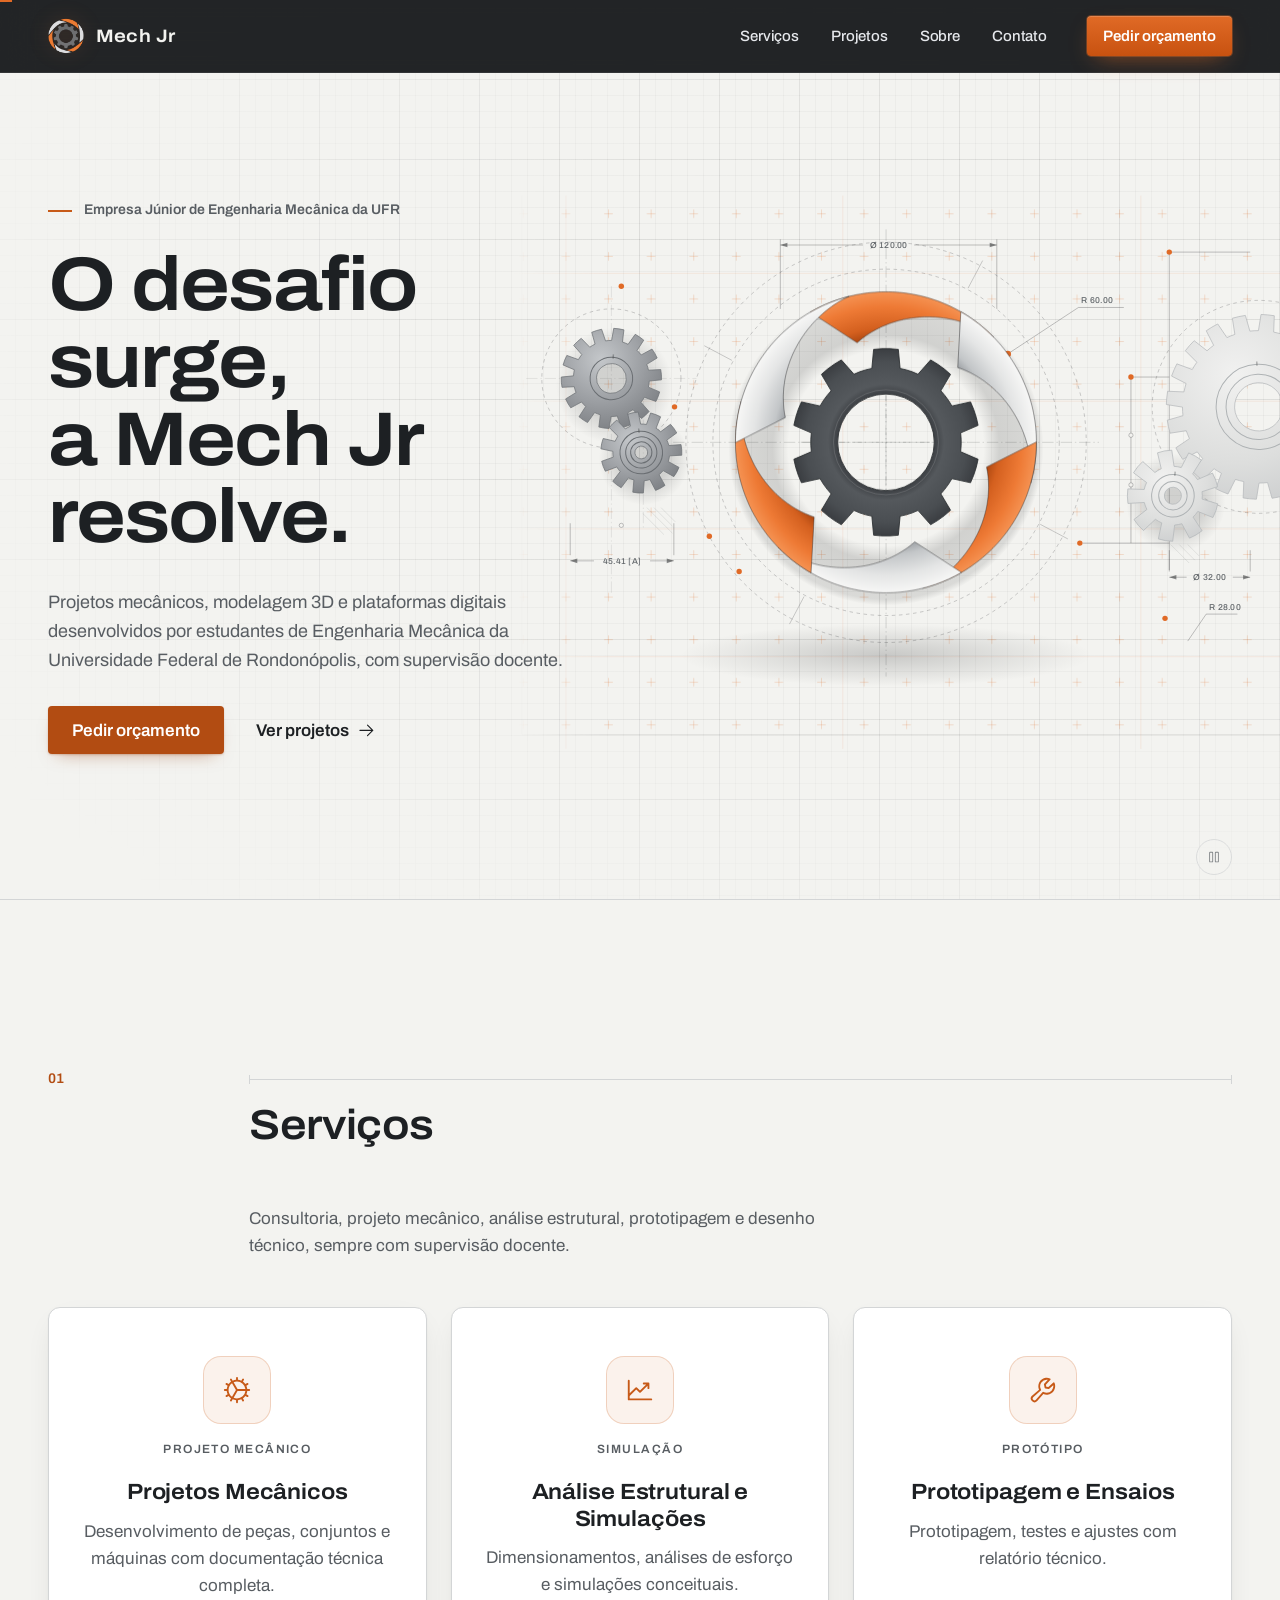
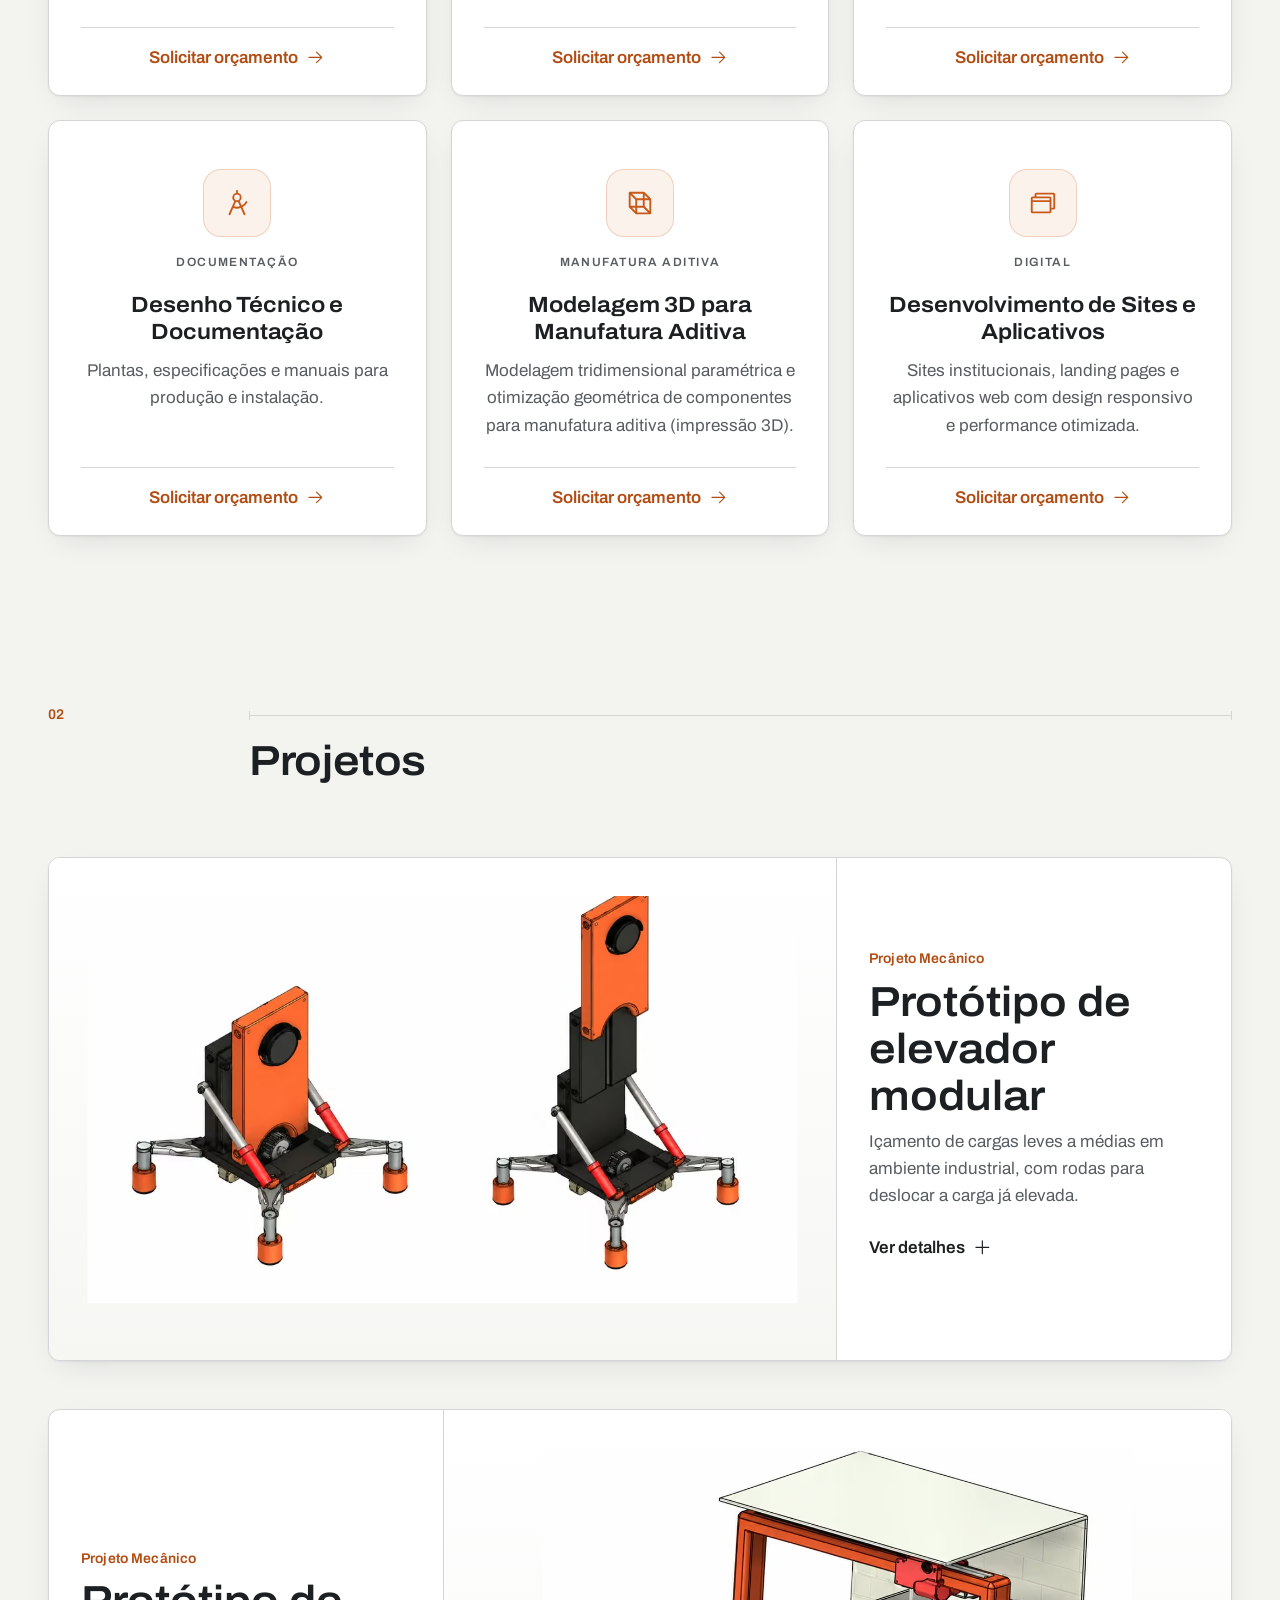
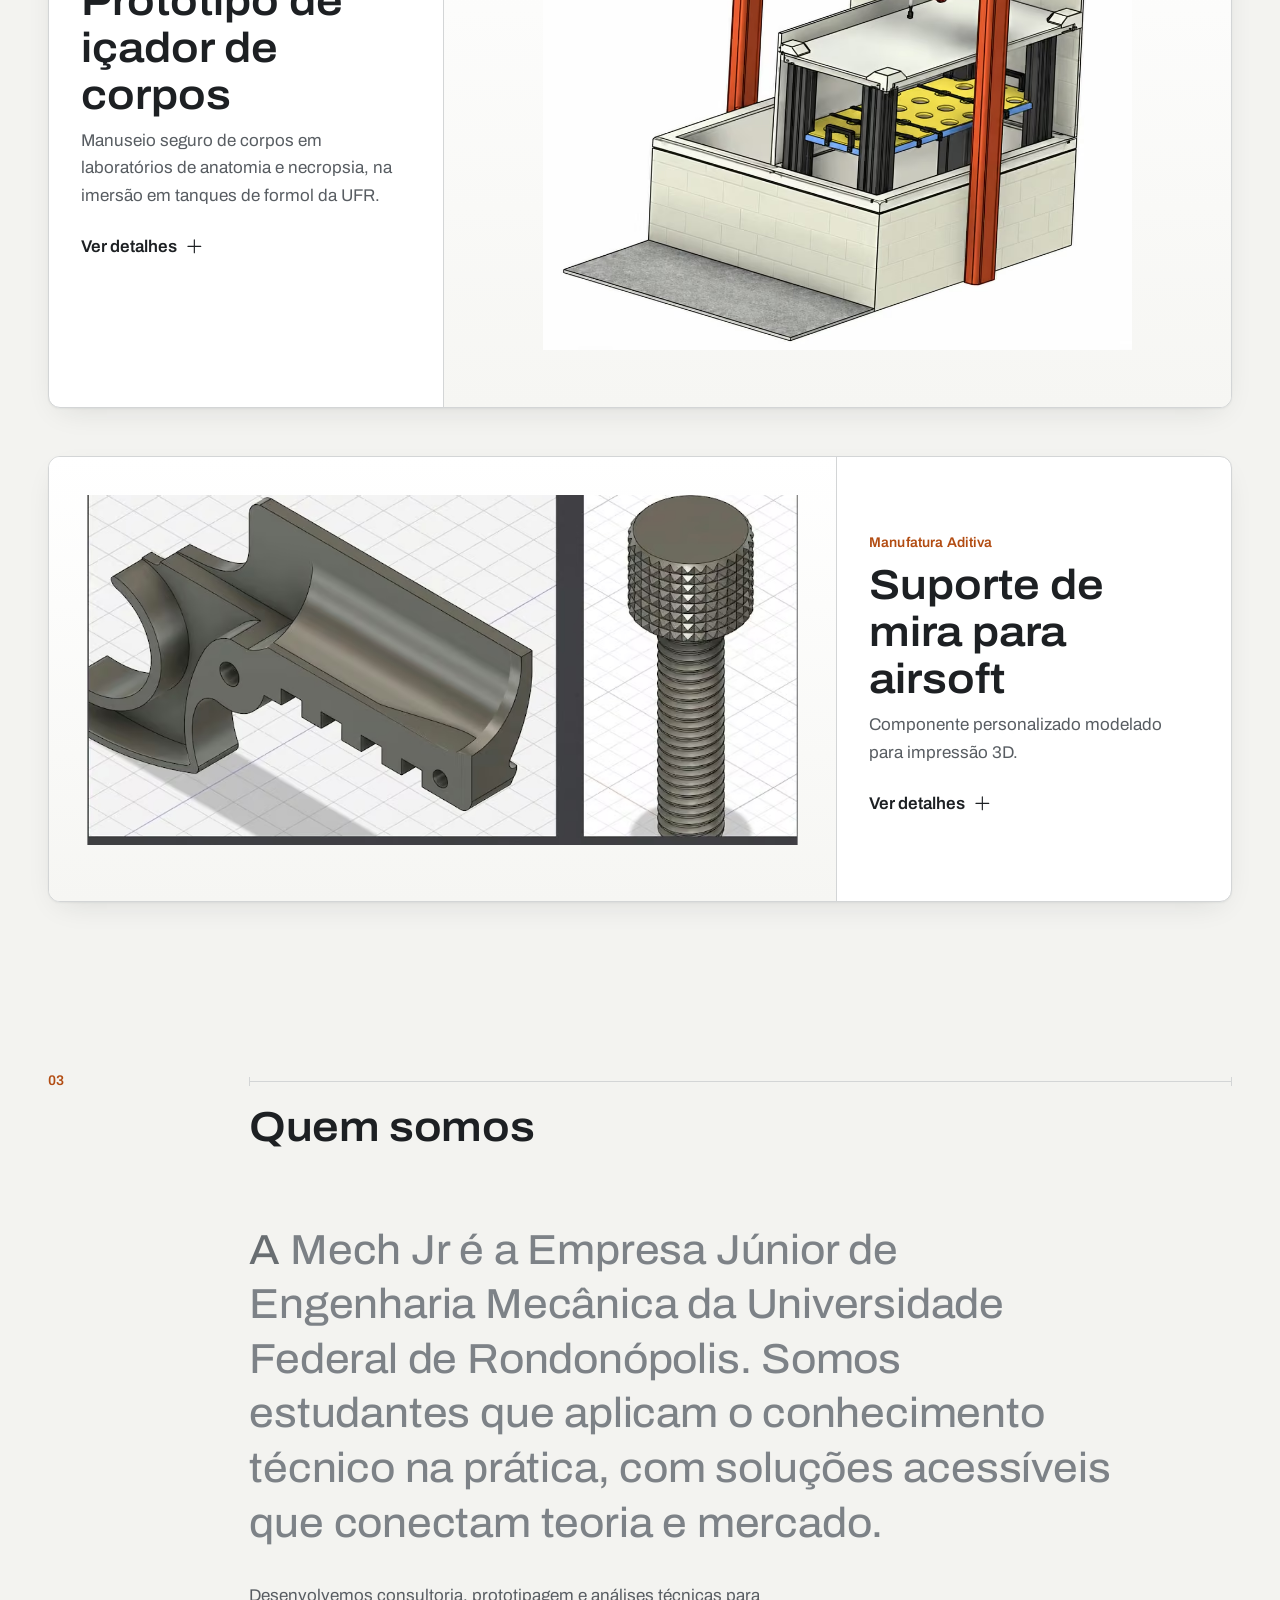
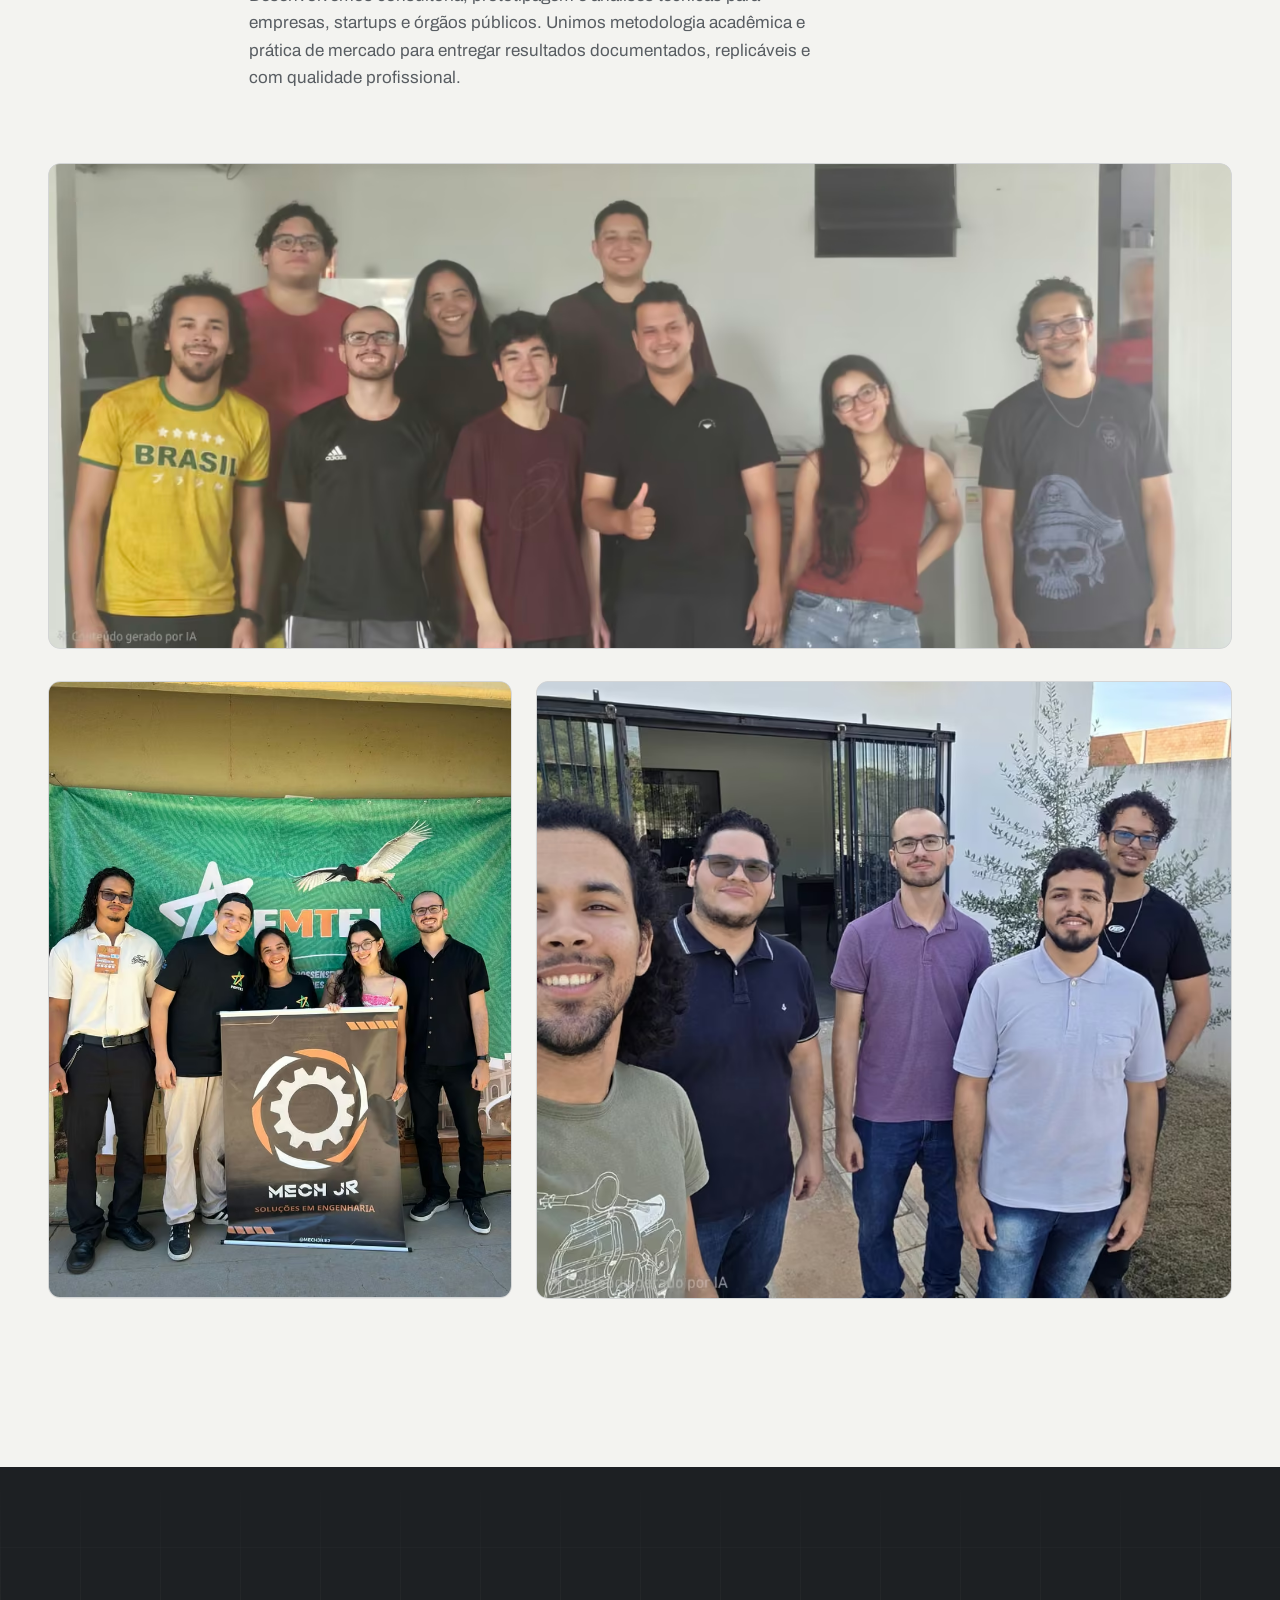
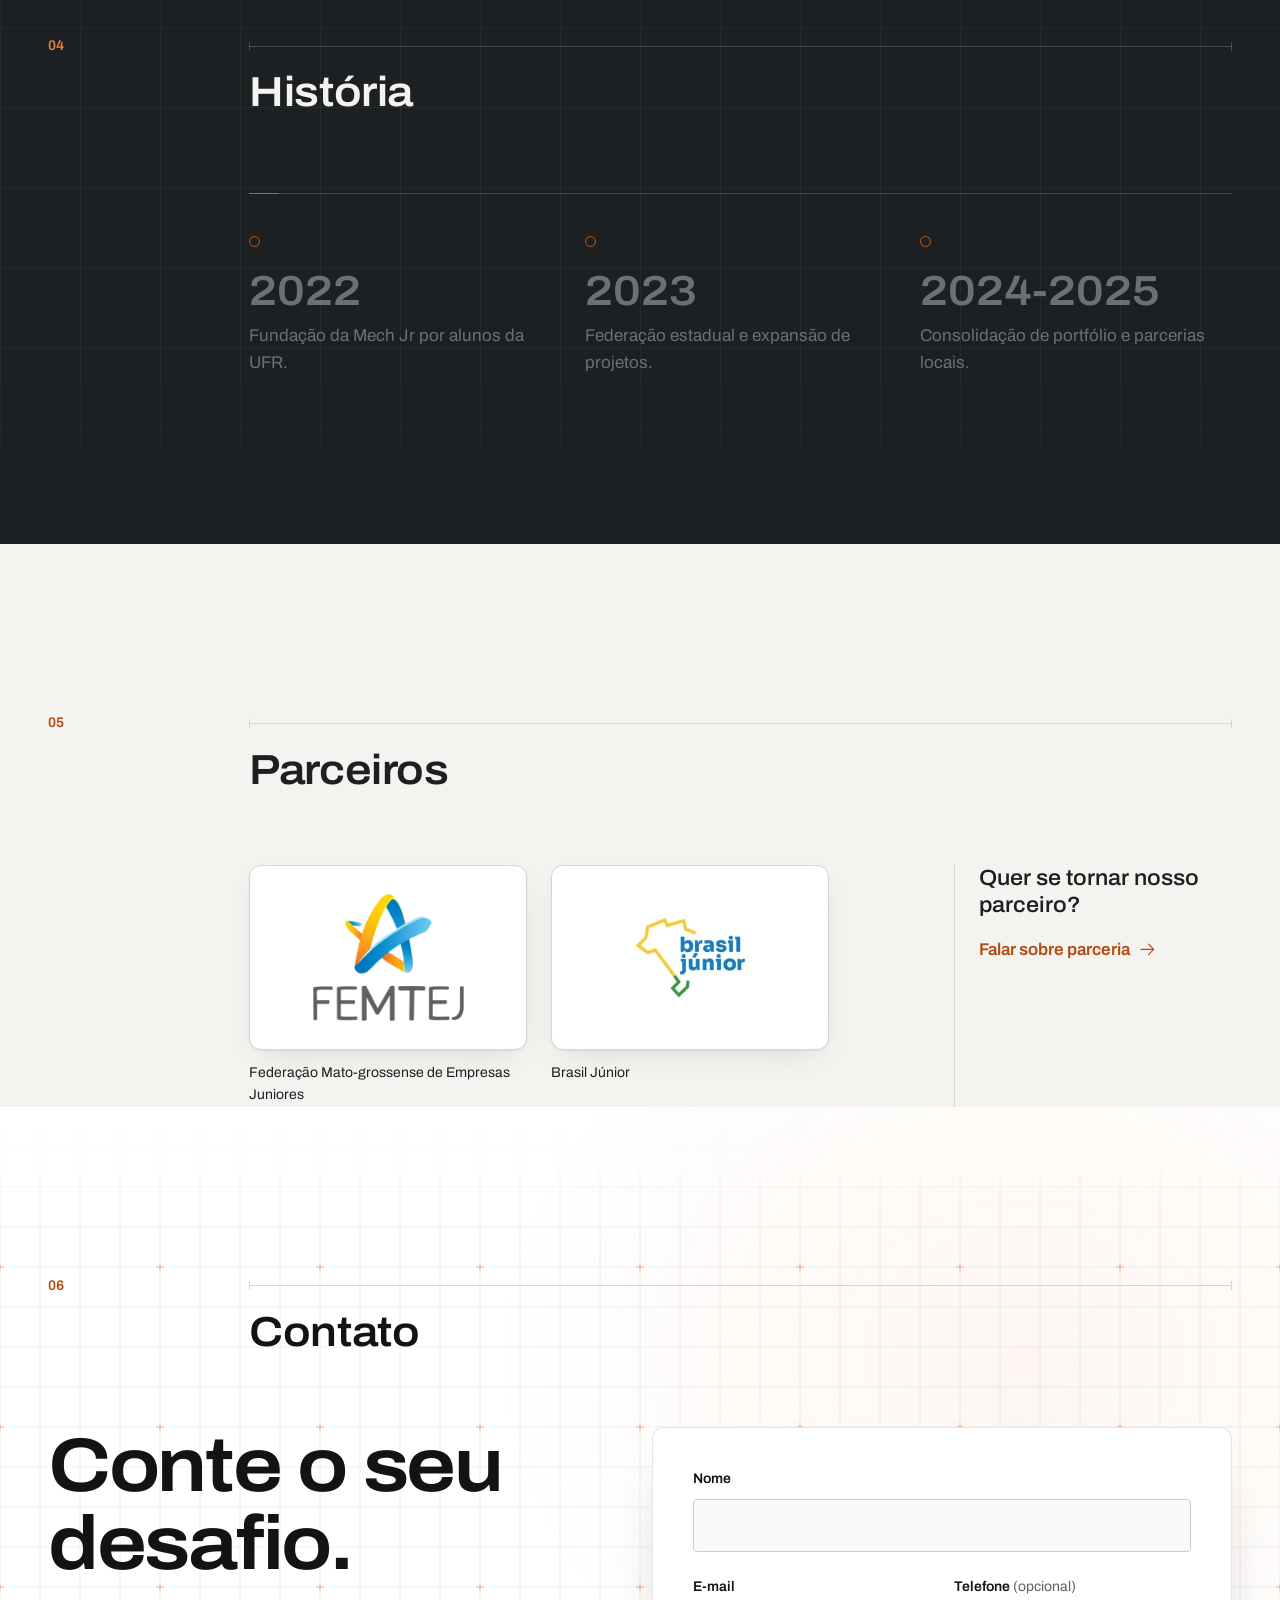
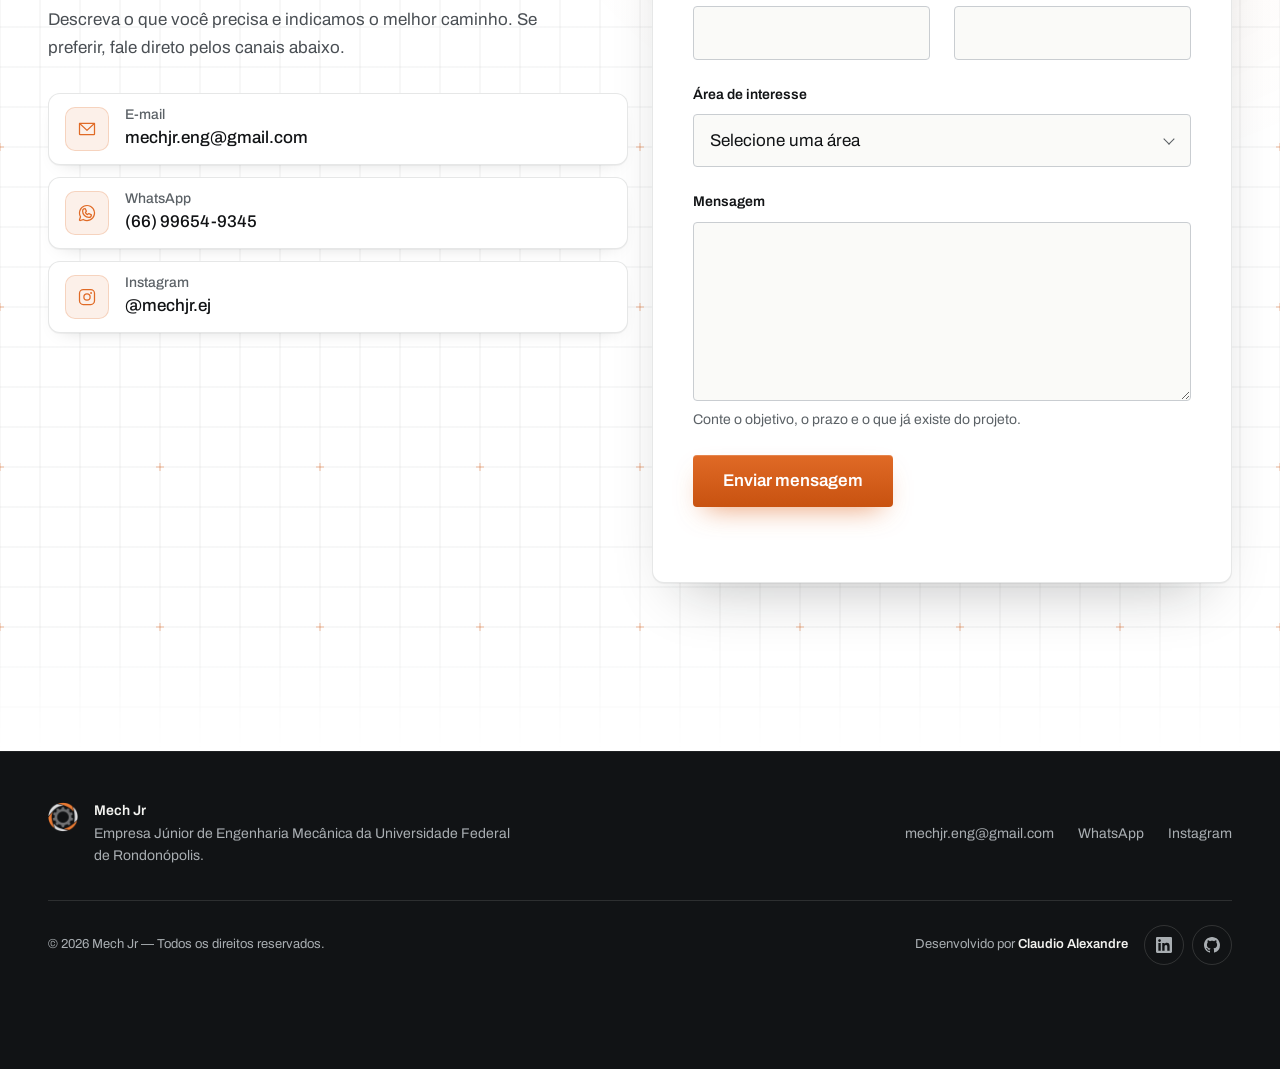
==== commit 8561e054: "Logo inteiro no header e Contato claro com grid CAD - logo-simbolo recortado do logo-mark original: " ====
--- a/index.html
+++ b/index.html
@@ -35,7 +35,7 @@
   <header class="site-header">
     <div class="wrap site-header__inner">
       <a class="brand" href="#inicio" aria-label="Mech Jr, voltar ao início">
-        <img src="/assets/img/logo-simbolo.webp" width="128" height="113" alt="">
+        <img src="/assets/img/logo-simbolo.webp" width="256" height="256" alt="">
         <span class="brand__name">Mech Jr</span>
       </a>
       <nav class="nav" id="menu" aria-label="Principal">
@@ -308,7 +308,7 @@
       </div>
     </section>
 
-    <section class="section contact contact--dark" id="contato" aria-labelledby="contato-title">
+    <section class="section contact contact--cad" id="contato" aria-labelledby="contato-title">
       <div class="wrap">
         <header class="sec-head">
           <span class="sec-head__num">06</span>
@@ -381,7 +381,7 @@
   <footer class="site-footer">
     <div class="wrap site-footer__inner">
       <div class="site-footer__brand">
-        <img src="/assets/img/logo-simbolo.webp" width="128" height="113" alt="" loading="lazy">
+        <img src="/assets/img/logo-simbolo.webp" width="256" height="256" alt="" loading="lazy">
         <p><strong>Mech Jr</strong><br>Empresa Júnior de Engenharia Mecânica da Universidade Federal de Rondonópolis.</p>
       </div>
       <ul class="site-footer__links" role="list">
--- a/assets/css/main.css
+++ b/assets/css/main.css
@@ -176,8 +176,8 @@
 }
 .site-header.is-compact .site-header__inner { height: 56px; }
 .brand { display: inline-flex; align-items: center; gap: var(--s-3); text-decoration: none; min-height: 44px; }
-.brand img { width: 34px; height: auto; transition: width var(--t-in) var(--ease); }
-.site-header.is-compact .brand img { width: 28px; }
+.brand img { display: block; flex: none; width: 36px; height: 36px; aspect-ratio: 1; object-fit: contain; transition: width var(--t-in) var(--ease), height var(--t-in) var(--ease); }
+.site-header.is-compact .brand img { width: 30px; height: 30px; }
 .brand__name { font-weight: 650; font-stretch: var(--wdth-display); font-size: 1.125rem; letter-spacing: 0.01em; }
 
 .nav-toggle {
@@ -670,7 +670,7 @@
 .site-footer { background: var(--dark); color: var(--on-dark-2); border-top: 0; padding: var(--s-7) 0 calc(var(--s-7) + 56px); font-size: var(--fs-small); }
 .site-footer__inner { display: grid; gap: var(--s-5); }
 .site-footer__brand { display: flex; gap: var(--s-4); align-items: flex-start; max-width: 34em; }
-.site-footer__brand img { width: 28px; margin-top: 2px; }
+.site-footer__brand img { width: 30px; height: 30px; aspect-ratio: 1; object-fit: contain; margin-top: 2px; }
 .site-footer__brand strong { color: var(--on-dark); font-weight: 600; }
 .site-footer__links { display: flex; flex-wrap: wrap; gap: var(--s-2) var(--s-5); }
 .site-footer :focus-visible { outline-color: var(--brand-on-dark); }
@@ -841,90 +841,73 @@
 .progress { z-index: 61; }
 .progress__bar { background: #E06A26; }
 
-/* ===================== 06 Contato: faixa escura com grid CAD ===================== */
-.contact--dark {
+/* ===================== 06 Contato: papel técnico claro com grid CAD ===================== */
+.contact--cad {
   position: relative; isolation: isolate; overflow: hidden;
   background:
-    radial-gradient(ellipse 70% 60% at 78% 30%, rgb(224 106 38 / 0.10), transparent 70%),
-    radial-gradient(ellipse 90% 80% at 20% 100%, rgb(255 255 255 / 0.04), transparent 70%),
-    #111315;
-  color: #F3F3F0;
-}
-.contact--dark::before { /* malha milimetrada: linhas a cada 40px e cruzetas laranja nos nós */
+    radial-gradient(ellipse 60% 50% at 80% 20%, rgb(224 106 38 / 0.06), transparent 70%),
+    #FFFFFF;
+  color: #111315;
+}
+.contact--cad::before { /* malha milimetrada: linhas a cada 40px e cruzetas laranja nos nós */
   content: ""; position: absolute; inset: 0; z-index: -1; pointer-events: none;
   background-image:
-    url("data:image/svg+xml,%3Csvg xmlns='http://www.w3.org/2000/svg' width='160' height='160'%3E%3Cpath d='M-4 0H4M0 -4V4M156 0H164M160 -4V4M-4 160H4M0 156V164M156 160H164M160 156V164' stroke='%23E06A26' stroke-opacity='.25' stroke-width='1' fill='none'/%3E%3C/svg%3E"),
-    linear-gradient(to right, rgb(255 255 255 / 0.04) 1px, transparent 1px),
-    linear-gradient(to bottom, rgb(255 255 255 / 0.04) 1px, transparent 1px);
+    url("data:image/svg+xml,%3Csvg xmlns='http://www.w3.org/2000/svg' width='160' height='160'%3E%3Cpath d='M-4 0H4M0 -4V4M156 0H164M160 -4V4M-4 160H4M0 156V164M156 160H164M160 156V164' stroke='%23E06A26' stroke-opacity='.45' stroke-width='1' fill='none'/%3E%3C/svg%3E"),
+    linear-gradient(to right, rgb(17 19 21 / 0.06) 1px, transparent 1px),
+    linear-gradient(to bottom, rgb(17 19 21 / 0.06) 1px, transparent 1px);
   background-size: 160px 160px, 40px 40px, 40px 40px;
   background-position: -0.5px -0.5px, -0.5px -0.5px, -0.5px -0.5px;
-  -webkit-mask-image: linear-gradient(to bottom, transparent, #000 12%, #000 88%, transparent);
-          mask-image: linear-gradient(to bottom, transparent, #000 12%, #000 88%, transparent);
-}
-.contact--dark .sec-head__num { color: #E8803A; }
-.contact--dark .sec-head__rule, .contact--dark .sec-head__rule::before, .contact--dark .sec-head__rule::after { background: rgb(243 243 240 / 0.18); }
-.contact--dark .contact__call { color: #F3F3F0; font-weight: 650; letter-spacing: -0.03em; }
-.contact--dark .contact__text { color: #A9AEB2; }
-.contact--dark :focus-visible { outline-color: #E06A26; }
-
-.contact--dark .channels { display: grid; gap: var(--s-3); border-top: 0; }
-.contact--dark .channel {
+  -webkit-mask-image: linear-gradient(to bottom, transparent, #000 10%, #000 90%, transparent);
+          mask-image: linear-gradient(to bottom, transparent, #000 10%, #000 90%, transparent);
+}
+.contact--cad .contact__call { color: #111315; font-weight: 650; letter-spacing: -0.03em; }
+.contact--cad .contact__text { color: #4A4F54; }
+.contact--cad :focus-visible { outline-color: #C85210; }
+
+.contact--cad .channels { display: grid; gap: var(--s-3); border-top: 0; }
+.contact--cad .channel {
   position: relative; gap: var(--s-4); min-height: 72px; padding: var(--s-3) var(--s-4);
-  border: 1px solid rgb(255 255 255 / 0.08); border-radius: var(--radius-lg);
-  background: linear-gradient(180deg, rgb(255 255 255 / 0.035), rgb(255 255 255 / 0.01));
-  color: #F3F3F0;
-  transition: border-color 300ms var(--ease), background-color 300ms var(--ease), transform 500ms var(--spring), box-shadow 500ms var(--ease);
-}
-.contact--dark .channel::after { /* seta que surge no hover */
-  content: "→"; margin-left: auto; color: #E06A26; font-weight: 600;
+  border: 1px solid rgb(17 19 21 / 0.10); border-radius: var(--radius-lg);
+  background: #FFFFFF; color: #111315;
+  box-shadow: 0 1px 0 rgb(17 19 21 / 0.04), 0 8px 20px -14px rgb(17 19 21 / 0.25);
+  transition: border-color 300ms var(--ease), transform 500ms var(--spring), box-shadow 500ms var(--ease);
+}
+.contact--cad .channel::after {
+  content: "→"; margin-left: auto; color: #C85210; font-weight: 600;
   opacity: 0; transform: translateX(-6px); transition: opacity 300ms var(--ease), transform 500ms var(--spring);
 }
-.contact--dark .channel .icon {
+.contact--cad .channel .icon {
   box-sizing: content-box; width: 20px; height: 20px; padding: 11px; border-radius: 10px;
-  background: rgb(255 255 255 / 0.05); border: 1px solid rgb(255 255 255 / 0.08); color: #E6E8EC;
+  background: rgb(224 106 38 / 0.10); border: 1px solid rgb(224 106 38 / 0.22); color: #E06A26;
   transition: background-color 300ms var(--ease), color 300ms var(--ease), border-color 300ms var(--ease);
 }
-.contact--dark .channel__label { color: #8D9398; }
-.contact--dark .channel:hover, .contact--dark .channel:focus-visible {
-  color: #FFFFFF; border-color: rgb(224 106 38 / 0.45); transform: translateY(-2px);
-  background: linear-gradient(180deg, rgb(224 106 38 / 0.08), rgb(255 255 255 / 0.01));
-  box-shadow: 0 16px 36px -20px rgb(224 106 38 / 0.55);
-}
-.contact--dark .channel:hover .icon, .contact--dark .channel:focus-visible .icon { background: #E06A26; border-color: #E06A26; color: #fff; }
-.contact--dark .channel:hover::after, .contact--dark .channel:focus-visible::after { opacity: 1; transform: translateX(0); }
-
-.contact--dark .form {
-  background: linear-gradient(180deg, rgb(255 255 255 / 0.045), rgb(255 255 255 / 0.015));
-  border: 1px solid rgb(255 255 255 / 0.09);
-  box-shadow: inset 0 1px 0 rgb(255 255 255 / 0.06), 0 40px 80px -40px rgb(0 0 0 / 0.8);
-  -webkit-backdrop-filter: blur(6px); backdrop-filter: blur(6px);
-  color: #E6E8EC;
-}
-.contact--dark .field label { color: #E6E8EC; }
-.contact--dark .field__optional, .contact--dark .field__hint { color: #8D9398; }
-.contact--dark .field input, .contact--dark .field select, .contact--dark .field textarea {
-  min-height: 48px; background: #181B1E; color: #FFFFFF;
-  border: 1px solid rgb(255 255 255 / 0.12);
-  box-shadow: inset 0 1px 2px rgb(0 0 0 / 0.35);
+.contact--cad .channel__label { color: #5B6166; }
+.contact--cad .channel:hover, .contact--cad .channel:focus-visible {
+  color: #111315; border-color: rgb(224 106 38 / 0.55); transform: translateY(-2px);
+  box-shadow: 0 1px 0 rgb(17 19 21 / 0.04), 0 18px 36px -18px rgb(224 106 38 / 0.45);
+}
+.contact--cad .channel:hover .icon, .contact--cad .channel:focus-visible .icon { background: #E06A26; border-color: #E06A26; color: #fff; }
+.contact--cad .channel:hover::after, .contact--cad .channel:focus-visible::after { opacity: 1; transform: translateX(0); }
+
+.contact--cad .form {
+  background: #FFFFFF; border: 1px solid rgb(17 19 21 / 0.10);
+  box-shadow: 0 1px 0 rgb(17 19 21 / 0.04), 0 30px 60px -30px rgb(17 19 21 / 0.30);
+}
+.contact--cad .field label { color: #111315; }
+.contact--cad .field__optional, .contact--cad .field__hint { color: #5B6166; }
+.contact--cad .field input, .contact--cad .field select, .contact--cad .field textarea {
+  min-height: 48px; background: #FAFAF8; color: #111315; border: 1px solid #C9CDD1;
   transition: border-color 200ms var(--ease), box-shadow 250ms var(--ease), background-color 200ms var(--ease);
 }
-.contact--dark .field select option { background: #181B1E; color: #FFFFFF; }
-.contact--dark .field input::placeholder, .contact--dark .field textarea::placeholder { color: #6B7075; }
-.contact--dark .field input:hover, .contact--dark .field select:hover, .contact--dark .field textarea:hover { border-color: rgb(255 255 255 / 0.24); }
-.contact--dark .field input:focus-visible, .contact--dark .field select:focus-visible, .contact--dark .field textarea:focus-visible {
-  outline: none; background: #1B1F22; border-color: #E06A26;
-  box-shadow: 0 0 0 3px rgb(224 106 38 / 0.25), inset 0 1px 2px rgb(0 0 0 / 0.35);
-}
-.contact--dark .field [aria-invalid="true"] { border-color: #FF7B6B; }
-.contact--dark .field__error { color: #FF8A7A; }
-.contact--dark .select::after { border-color: #A9AEB2; }
-.contact--dark .form__status.is-ok { color: #6FD38E; }
-.contact--dark .form__status.is-err { color: #FF8A7A; }
-.contact--dark .form__submit {
-  min-height: 52px; background: linear-gradient(180deg, #E06A26 0%, #C85210 100%);
-  box-shadow: inset 0 1px 0 rgb(255 255 255 / 0.18), 0 12px 28px -12px rgb(224 106 38 / 0.8);
-}
-.contact--dark .form__submit:hover { background: linear-gradient(180deg, #EC7733 0%, #D05A16 100%); }
-
-/* Rodapé continua a faixa escura do contato */
+.contact--cad .field input:hover, .contact--cad .field select:hover, .contact--cad .field textarea:hover { border-color: #8D9398; }
+.contact--cad .field input:focus-visible, .contact--cad .field select:focus-visible, .contact--cad .field textarea:focus-visible {
+  outline: none; background: #FFFFFF; border-color: #E06A26; box-shadow: 0 0 0 3px rgb(224 106 38 / 0.25);
+}
+.contact--cad .form__submit {
+  min-height: 52px; background: linear-gradient(180deg, #E06A26 0%, #C85210 100%); color: #fff;
+  box-shadow: inset 0 1px 0 rgb(255 255 255 / 0.18), 0 12px 28px -12px rgb(224 106 38 / 0.7);
+}
+.contact--cad .form__submit:hover { background: linear-gradient(180deg, #EC7733 0%, #D05A16 100%); }
+
+/* Rodapé escuro como base de ancoragem */
 .site-footer { background: #111315; border-top: 1px solid rgb(255 255 255 / 0.06); }
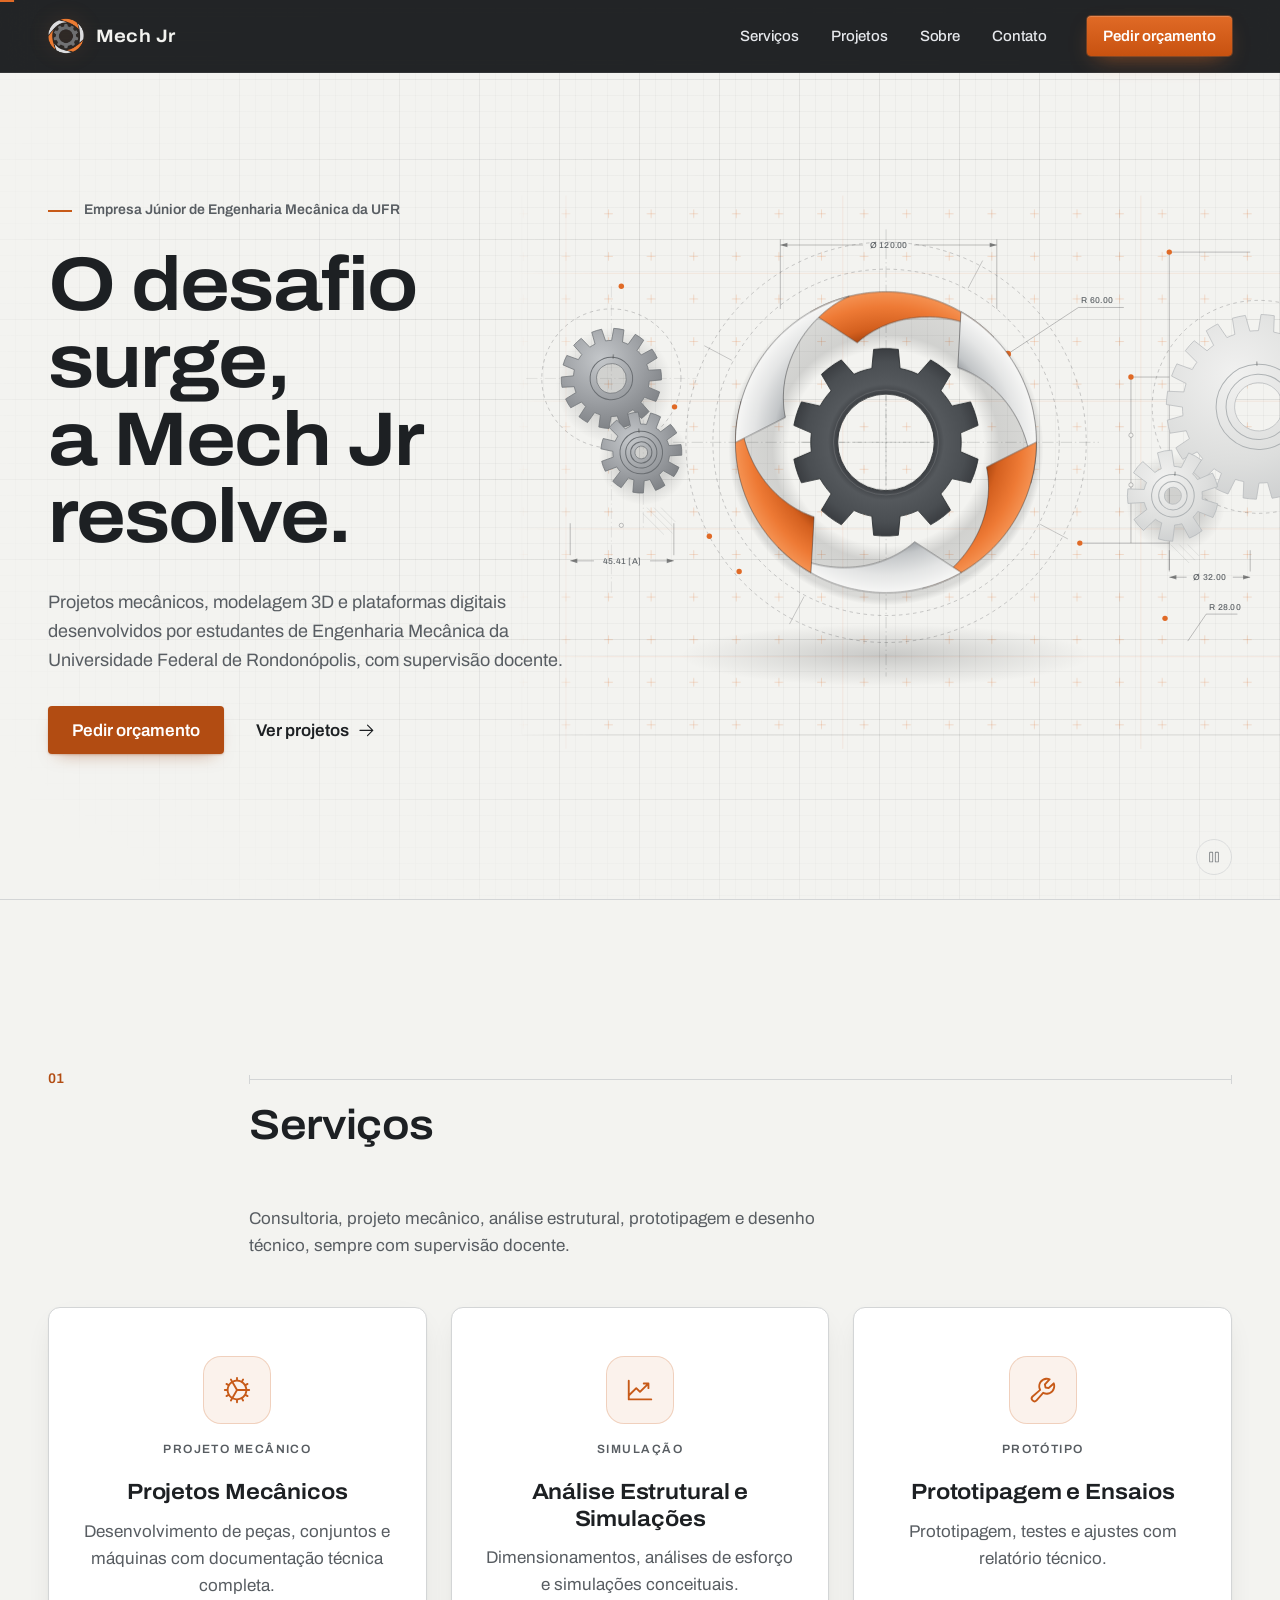
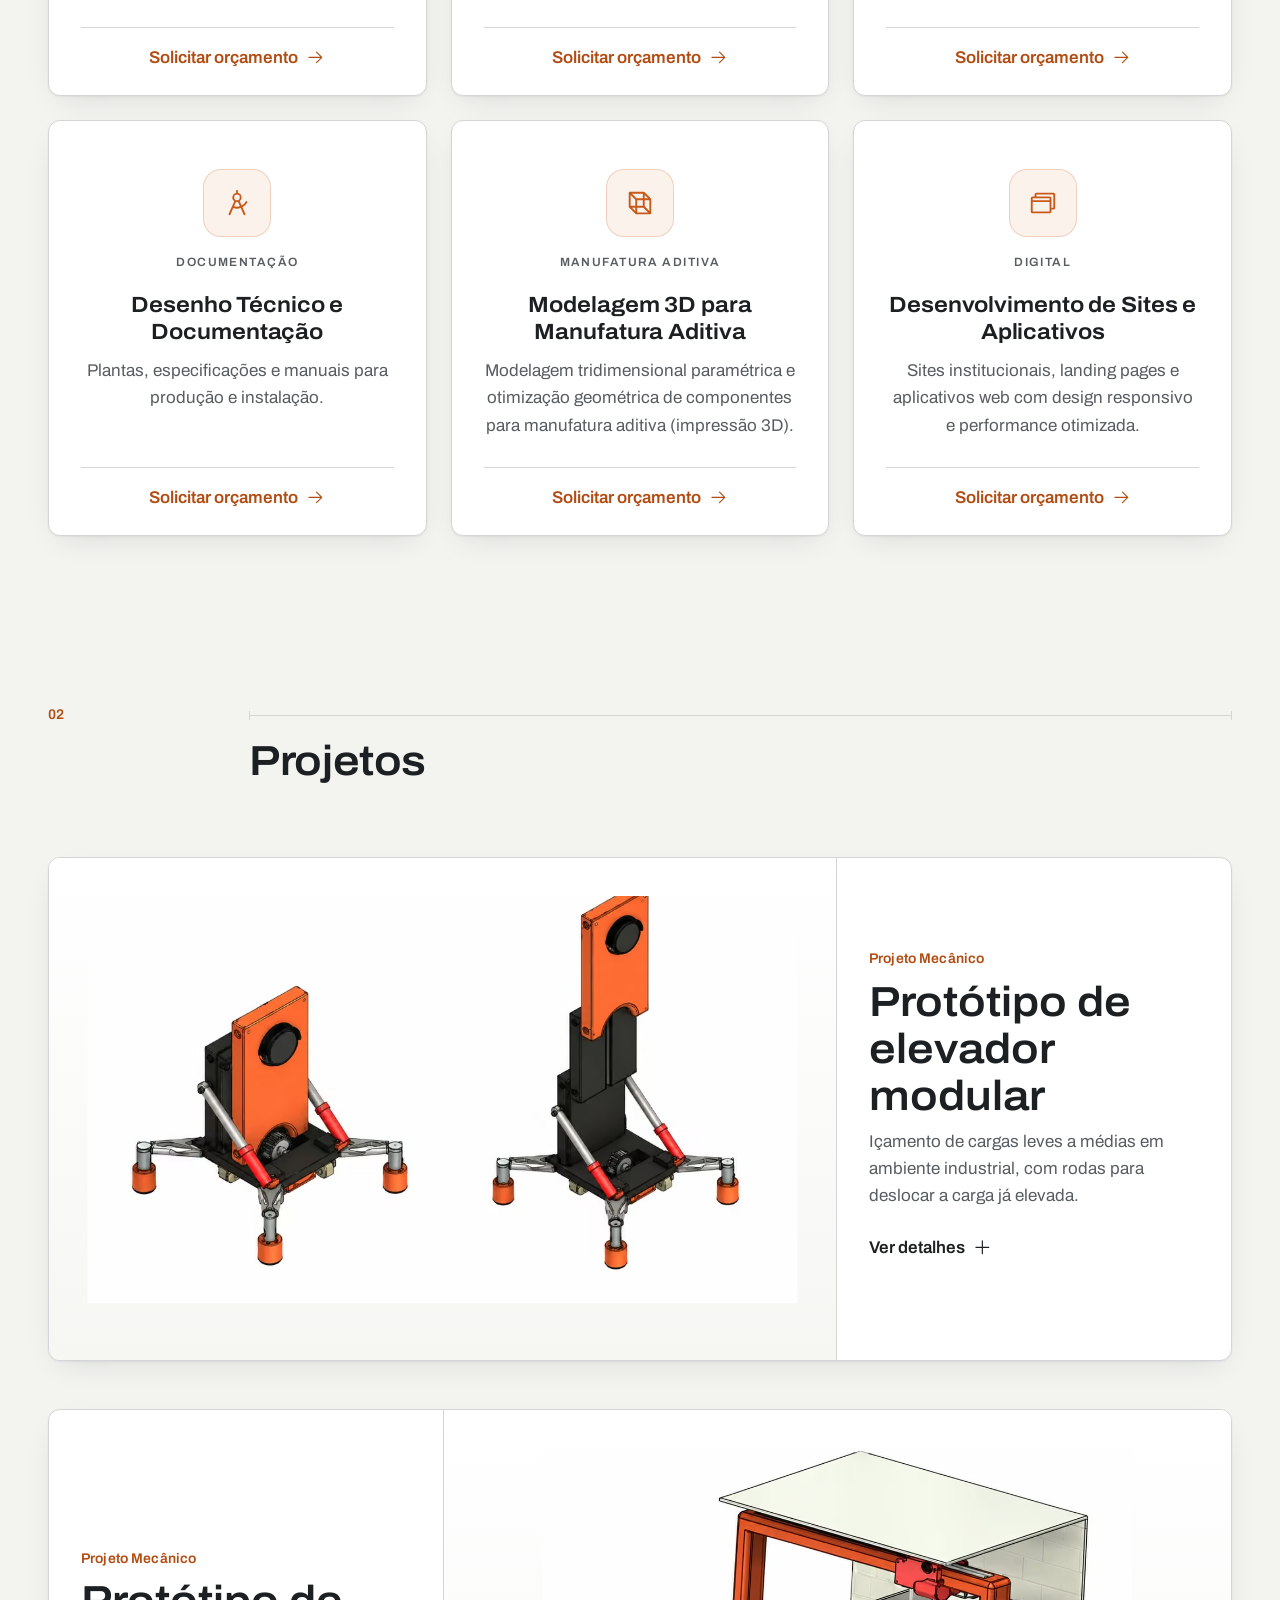
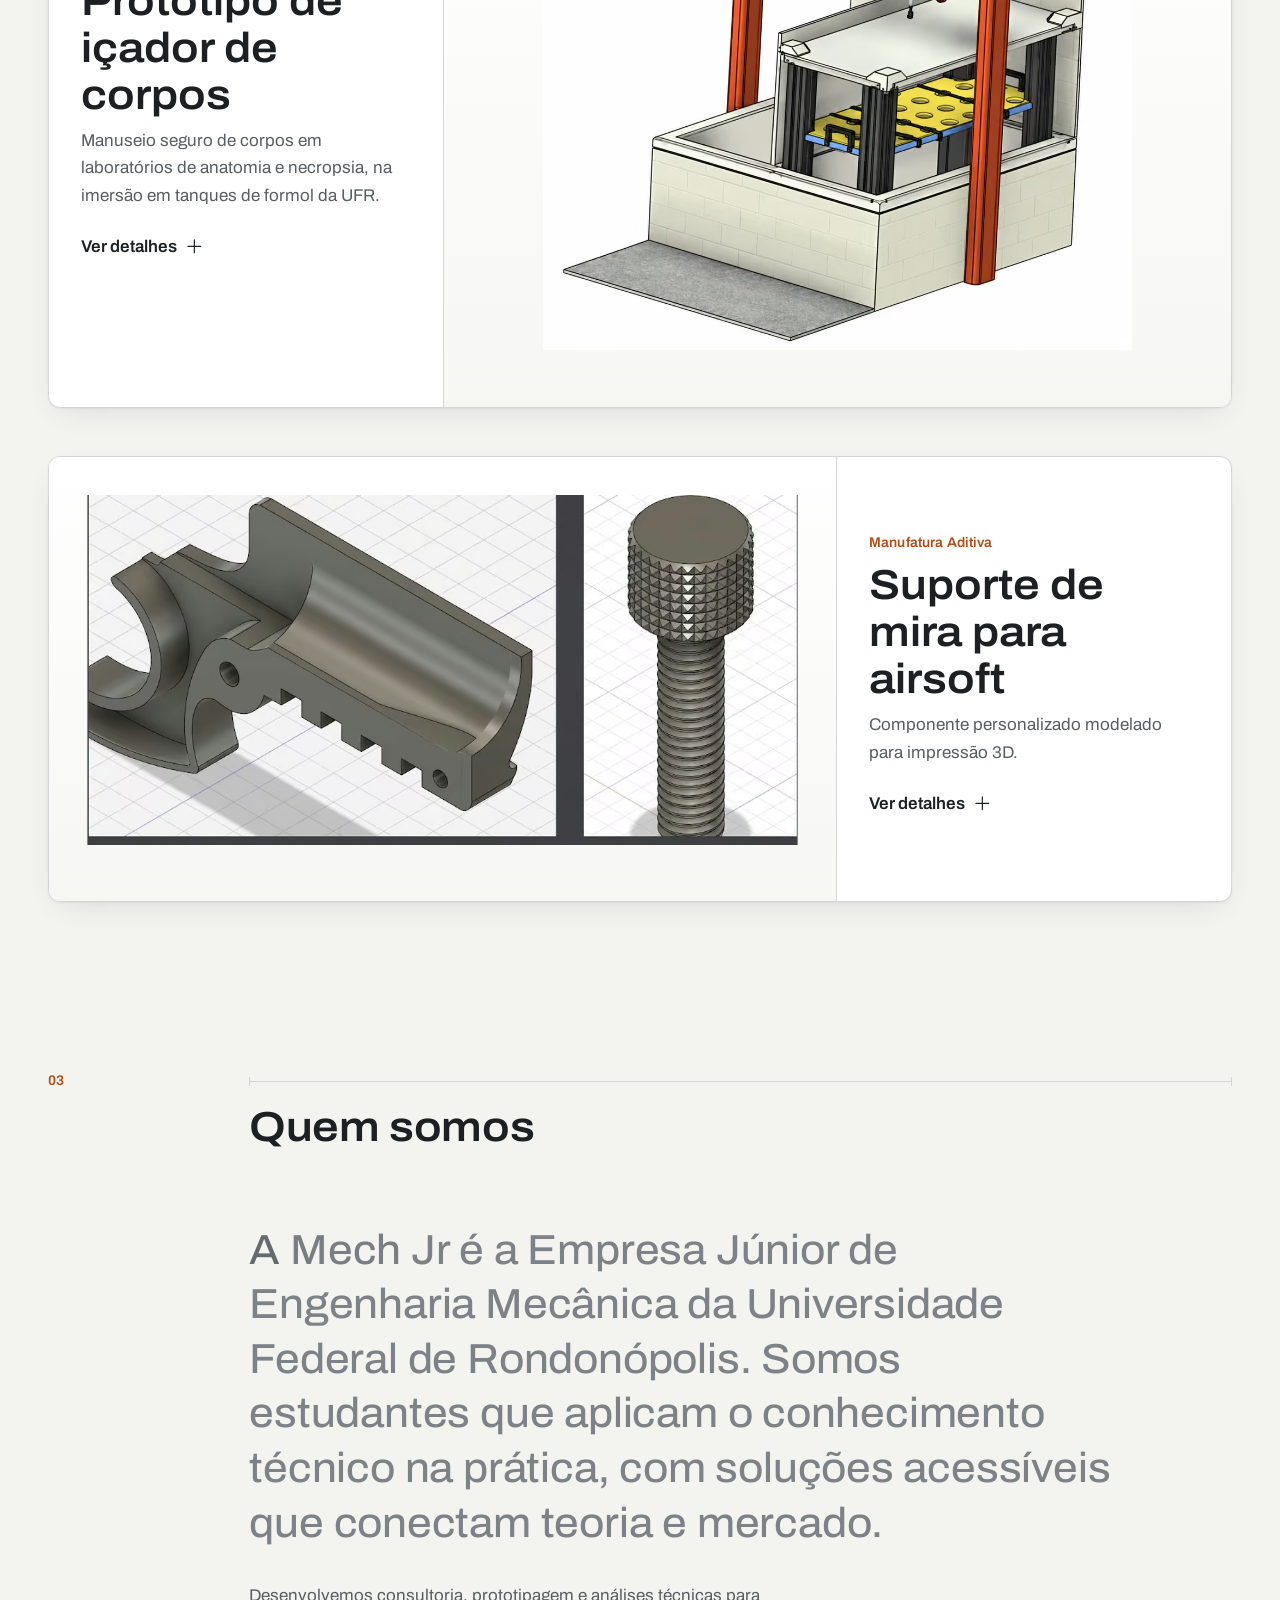
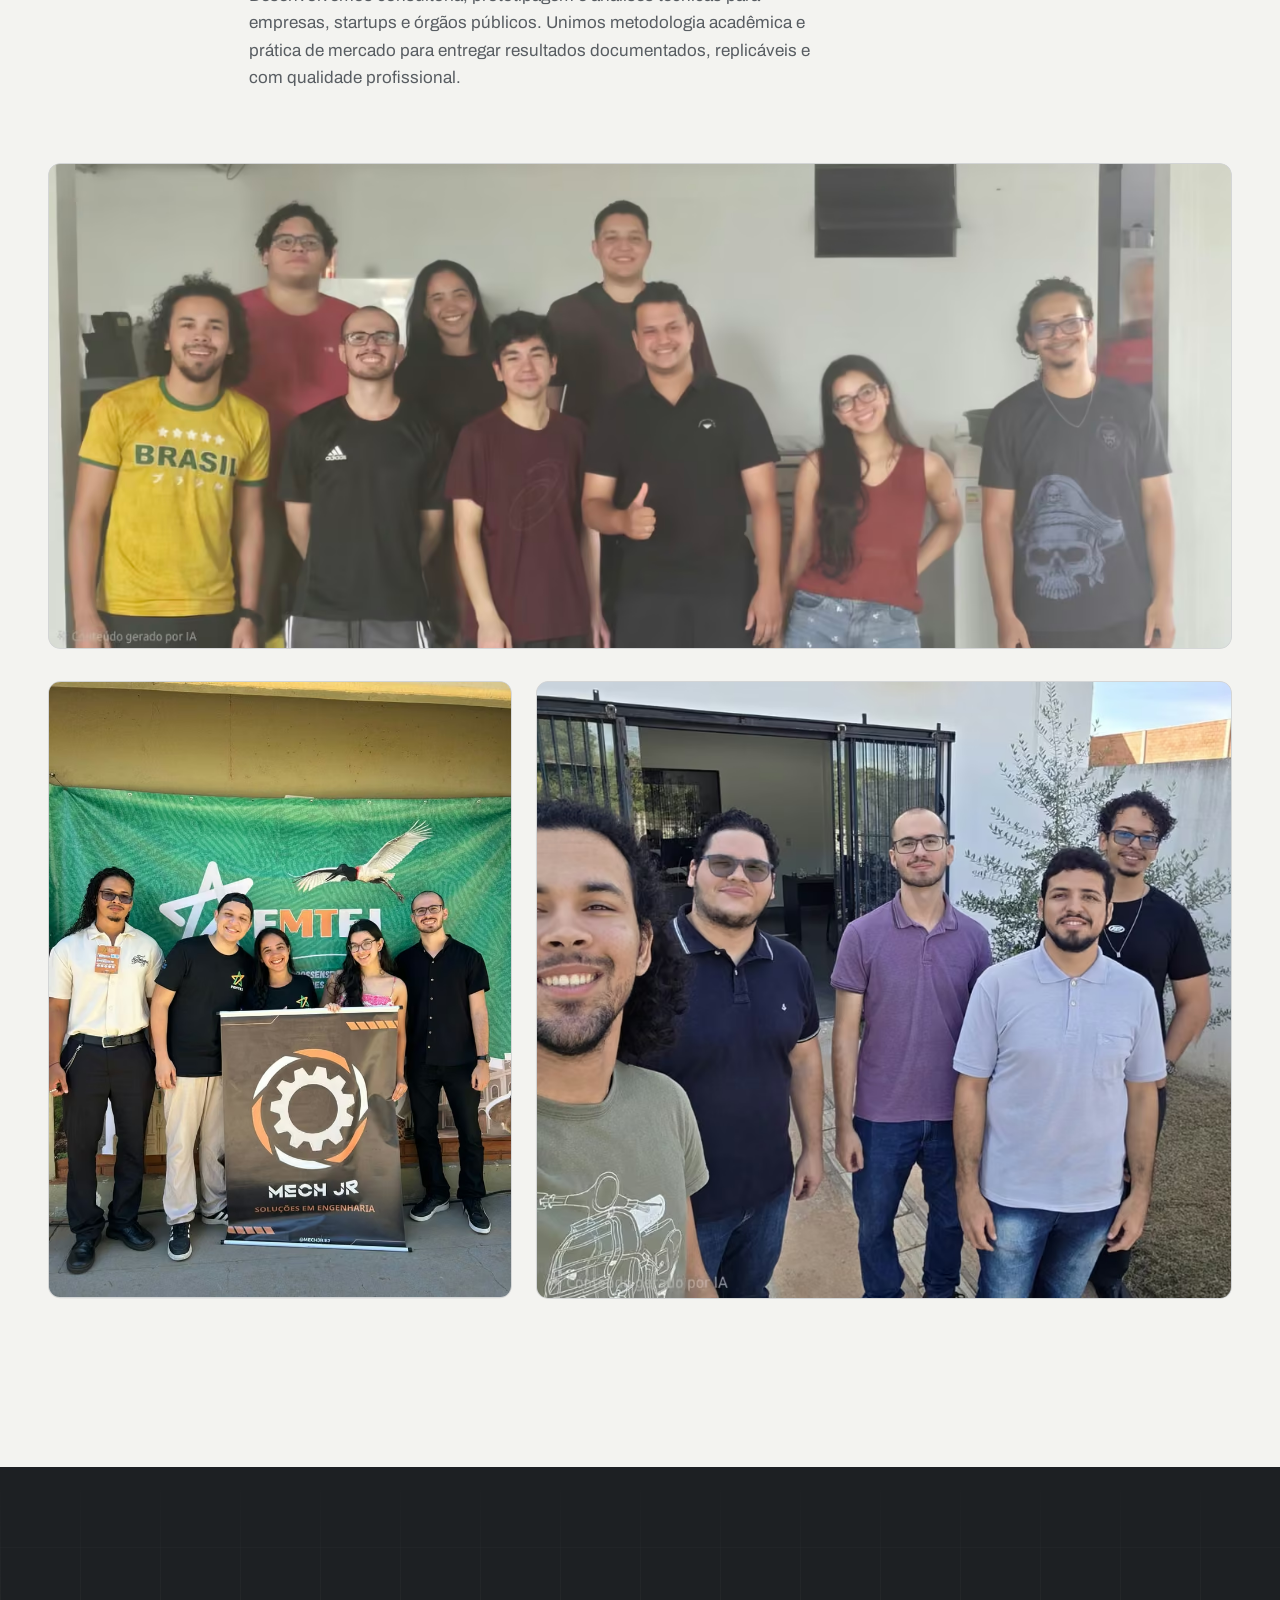
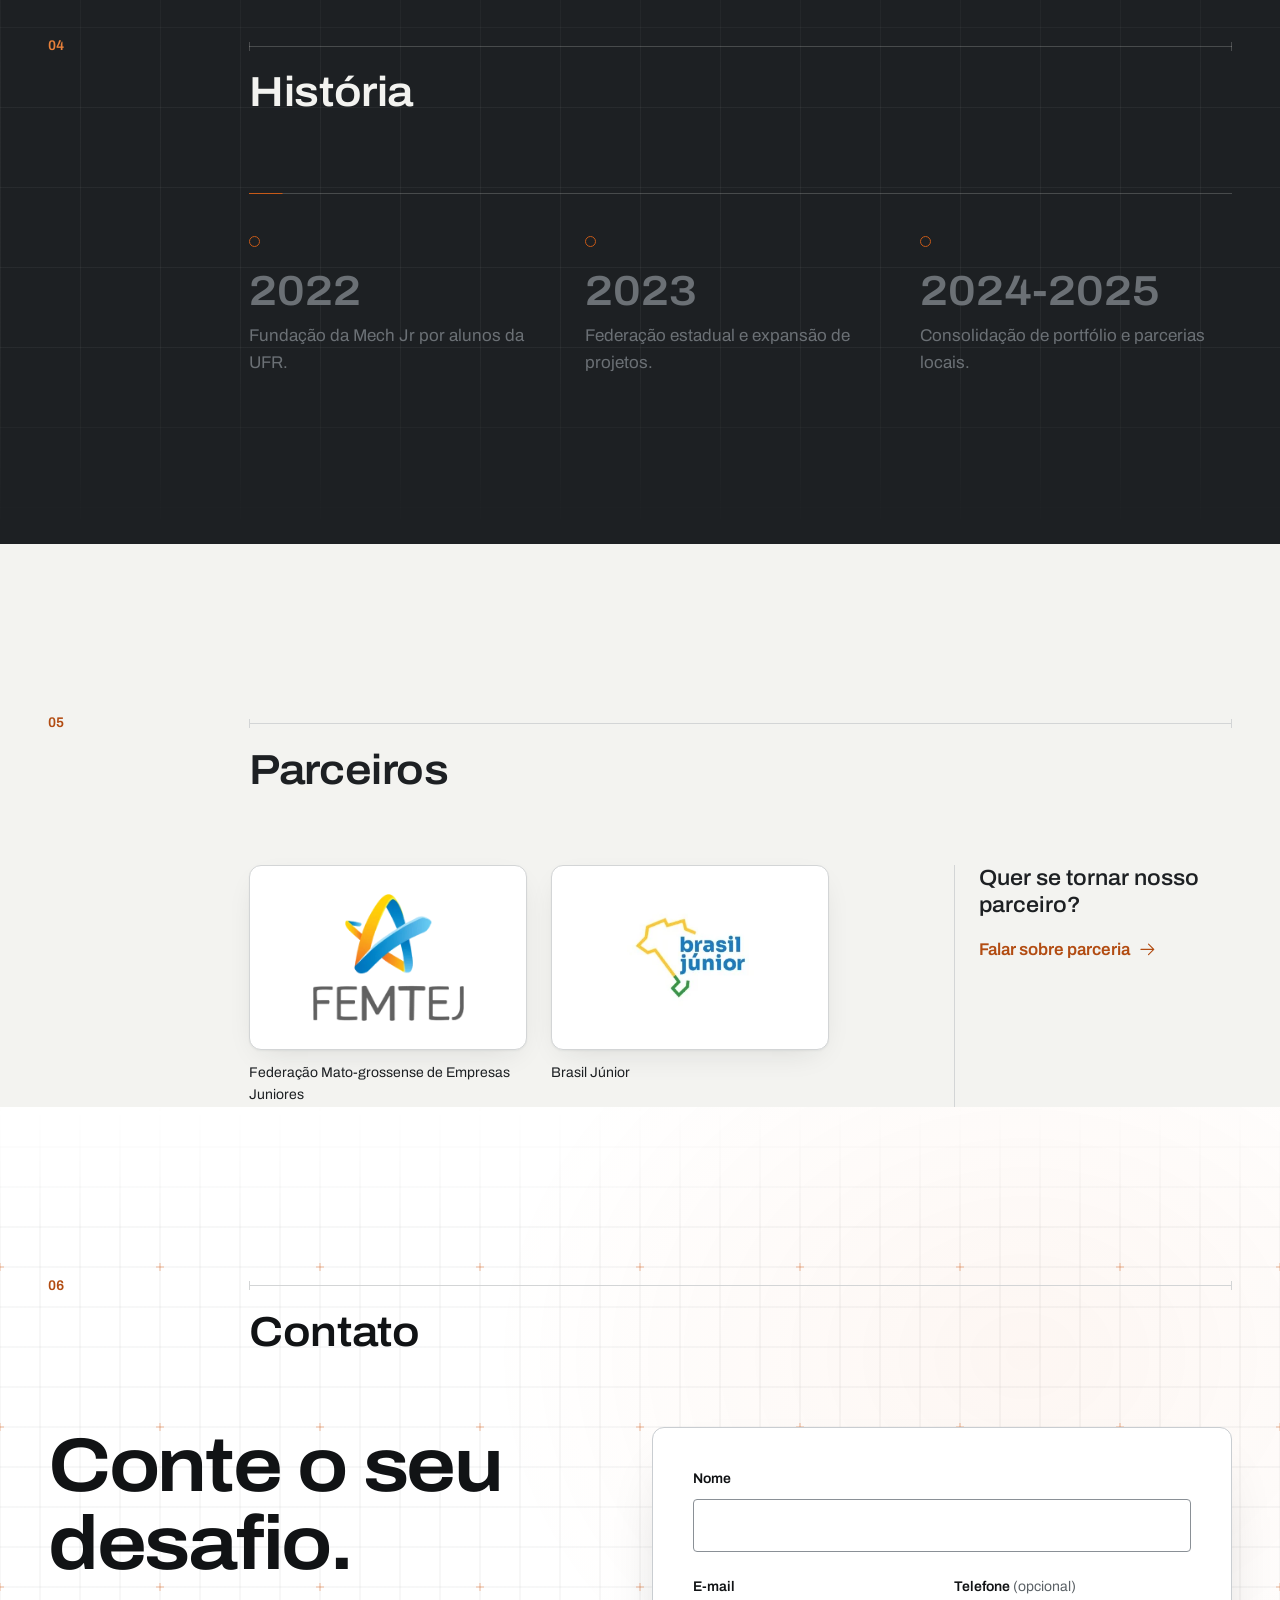
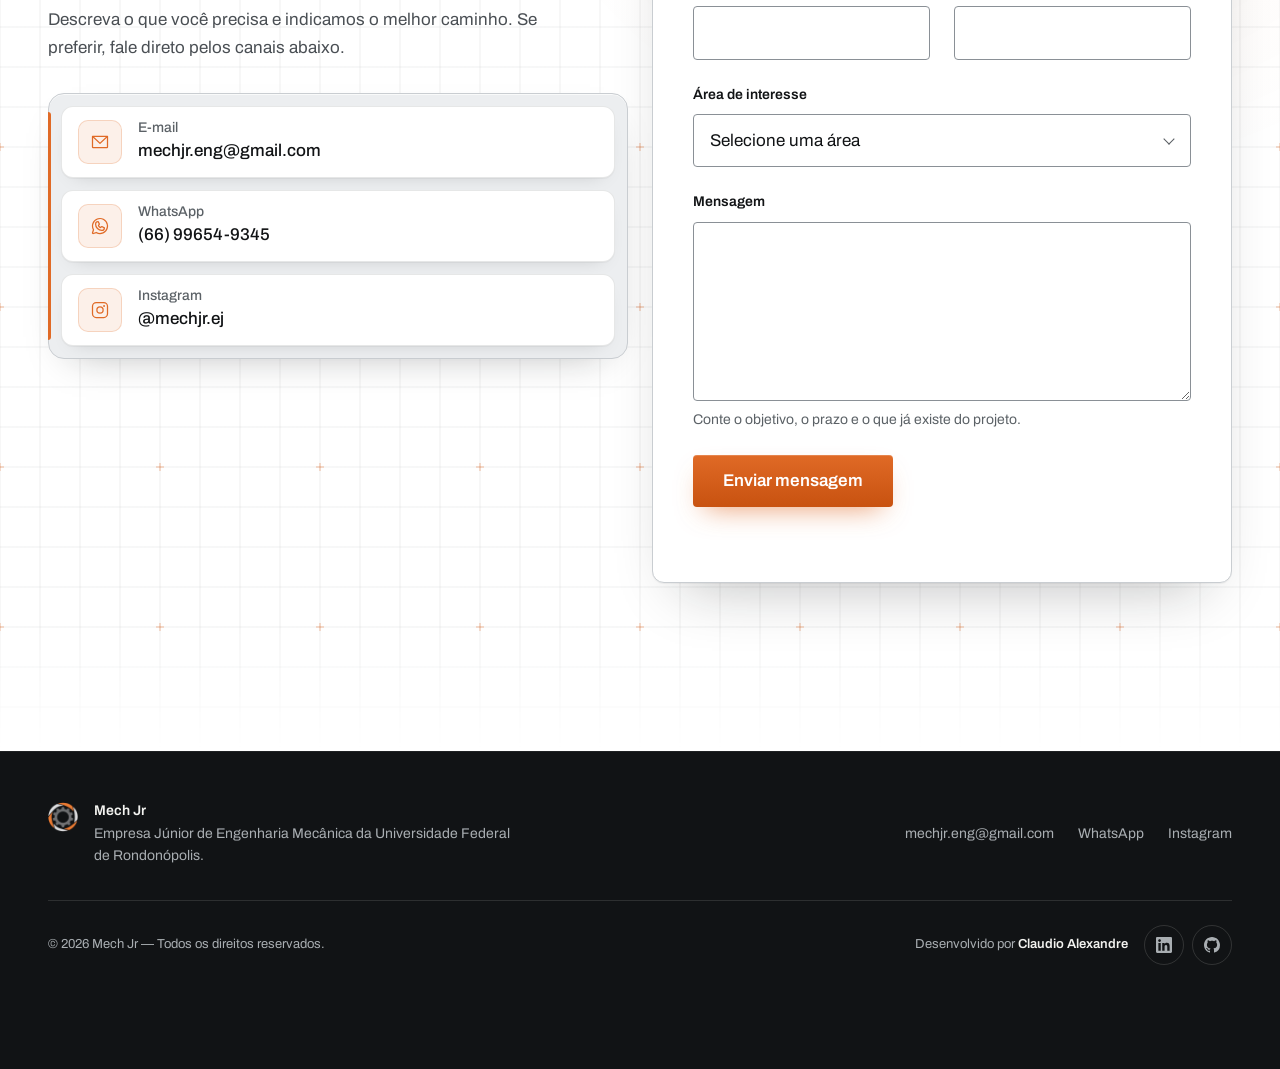
==== commit 98450d7f: "Cache: versão nos links de CSS, JS e logo; CSS e JS sempre revalidados O navegador guardava o main.c" ====
--- a/index.html
+++ b/index.html
@@ -20,12 +20,12 @@
   <link rel="icon" href="/assets/img/favicon-32.png" sizes="32x32" type="image/png">
   <link rel="apple-touch-icon" href="/assets/img/apple-touch-icon.png">
   <link rel="preload" href="/assets/fonts/archivo-latin-var.woff2" as="font" type="font/woff2" crossorigin>
-  <link rel="stylesheet" href="/assets/css/main.css">
+  <link rel="stylesheet" href="/assets/css/main.css?v=20261022c">
   <script>var d=document.documentElement;d.classList.add('js');setTimeout(function(){if(!/motion-(ready|off)/.test(d.className))d.classList.add('motion-off')},4000)</script>
   <script src="/assets/vendor/gsap-3.12.5.min.js" defer></script>
   <script src="/assets/vendor/ScrollTrigger-3.12.5.min.js" defer></script>
   <script src="/assets/vendor/lenis-1.1.13.min.js" defer></script>
-  <script src="/assets/js/main.js" defer></script>
+  <script src="/assets/js/main.js?v=20261022c" defer></script>
   <script type="application/ld+json">{"@context":"https://schema.org","@type":"Organization","name":"Mech Jr","description":"Empresa Júnior de Engenharia Mecânica da Universidade Federal de Rondonópolis (UFR)","url":"https://mech-j.vercel.app/","logo":"https://mech-j.vercel.app/assets/img/logo-simbolo.png","email":"mechjr.eng@gmail.com","telephone":"+55 66 99654-9345","sameAs":["https://www.instagram.com/mechjr.ej/"]}</script>
 </head>
 <body>
@@ -35,7 +35,7 @@
   <header class="site-header">
     <div class="wrap site-header__inner">
       <a class="brand" href="#inicio" aria-label="Mech Jr, voltar ao início">
-        <img src="/assets/img/logo-simbolo.webp" width="256" height="256" alt="">
+        <img src="/assets/img/logo-simbolo.webp?v=20261022c" width="256" height="256" alt="">
         <span class="brand__name">Mech Jr</span>
       </a>
       <nav class="nav" id="menu" aria-label="Principal">
@@ -381,7 +381,7 @@
   <footer class="site-footer">
     <div class="wrap site-footer__inner">
       <div class="site-footer__brand">
-        <img src="/assets/img/logo-simbolo.webp" width="256" height="256" alt="" loading="lazy">
+        <img src="/assets/img/logo-simbolo.webp?v=20261022c" width="256" height="256" alt="" loading="lazy">
         <p><strong>Mech Jr</strong><br>Empresa Júnior de Engenharia Mecânica da Universidade Federal de Rondonópolis.</p>
       </div>
       <ul class="site-footer__links" role="list">
--- a/assets/css/main.css
+++ b/assets/css/main.css
@@ -864,7 +864,14 @@
 .contact--cad .contact__text { color: #4A4F54; }
 .contact--cad :focus-visible { outline-color: #C85210; }
 
-.contact--cad .channels { display: grid; gap: var(--s-3); border-top: 0; }
+.contact--cad .channels {
+  display: grid; gap: var(--s-3); border-top: 0; padding: var(--s-3);
+  position: relative; background: #ECEEF0; border: 1px solid #C9CDD1; border-radius: calc(var(--radius-lg) + 4px);
+  box-shadow: inset 0 1px 0 rgb(255 255 255 / 0.7), 0 16px 40px -24px rgb(17 19 21 / 0.35);
+}
+.contact--cad .channels::before { /* régua laranja: âncora visual dos canais */
+  content: ""; position: absolute; left: -1px; top: 18px; bottom: 18px; width: 3px; border-radius: 0 3px 3px 0; background: #E06A26;
+}
 .contact--cad .channel {
   position: relative; gap: var(--s-4); min-height: 72px; padding: var(--s-3) var(--s-4);
   border: 1px solid rgb(17 19 21 / 0.10); border-radius: var(--radius-lg);
@@ -890,16 +897,16 @@
 .contact--cad .channel:hover::after, .contact--cad .channel:focus-visible::after { opacity: 1; transform: translateX(0); }
 
 .contact--cad .form {
-  background: #FFFFFF; border: 1px solid rgb(17 19 21 / 0.10);
+  background: #FFFFFF; border: 1px solid #C9CDD1;
   box-shadow: 0 1px 0 rgb(17 19 21 / 0.04), 0 30px 60px -30px rgb(17 19 21 / 0.30);
 }
 .contact--cad .field label { color: #111315; }
 .contact--cad .field__optional, .contact--cad .field__hint { color: #5B6166; }
 .contact--cad .field input, .contact--cad .field select, .contact--cad .field textarea {
-  min-height: 48px; background: #FAFAF8; color: #111315; border: 1px solid #C9CDD1;
+  min-height: 48px; background: #FFFFFF; color: #111315; border: 1.5px solid #8A9096;
   transition: border-color 200ms var(--ease), box-shadow 250ms var(--ease), background-color 200ms var(--ease);
 }
-.contact--cad .field input:hover, .contact--cad .field select:hover, .contact--cad .field textarea:hover { border-color: #8D9398; }
+.contact--cad .field input:hover, .contact--cad .field select:hover, .contact--cad .field textarea:hover { border-color: #4A4F54; }
 .contact--cad .field input:focus-visible, .contact--cad .field select:focus-visible, .contact--cad .field textarea:focus-visible {
   outline: none; background: #FFFFFF; border-color: #E06A26; box-shadow: 0 0 0 3px rgb(224 106 38 / 0.25);
 }
